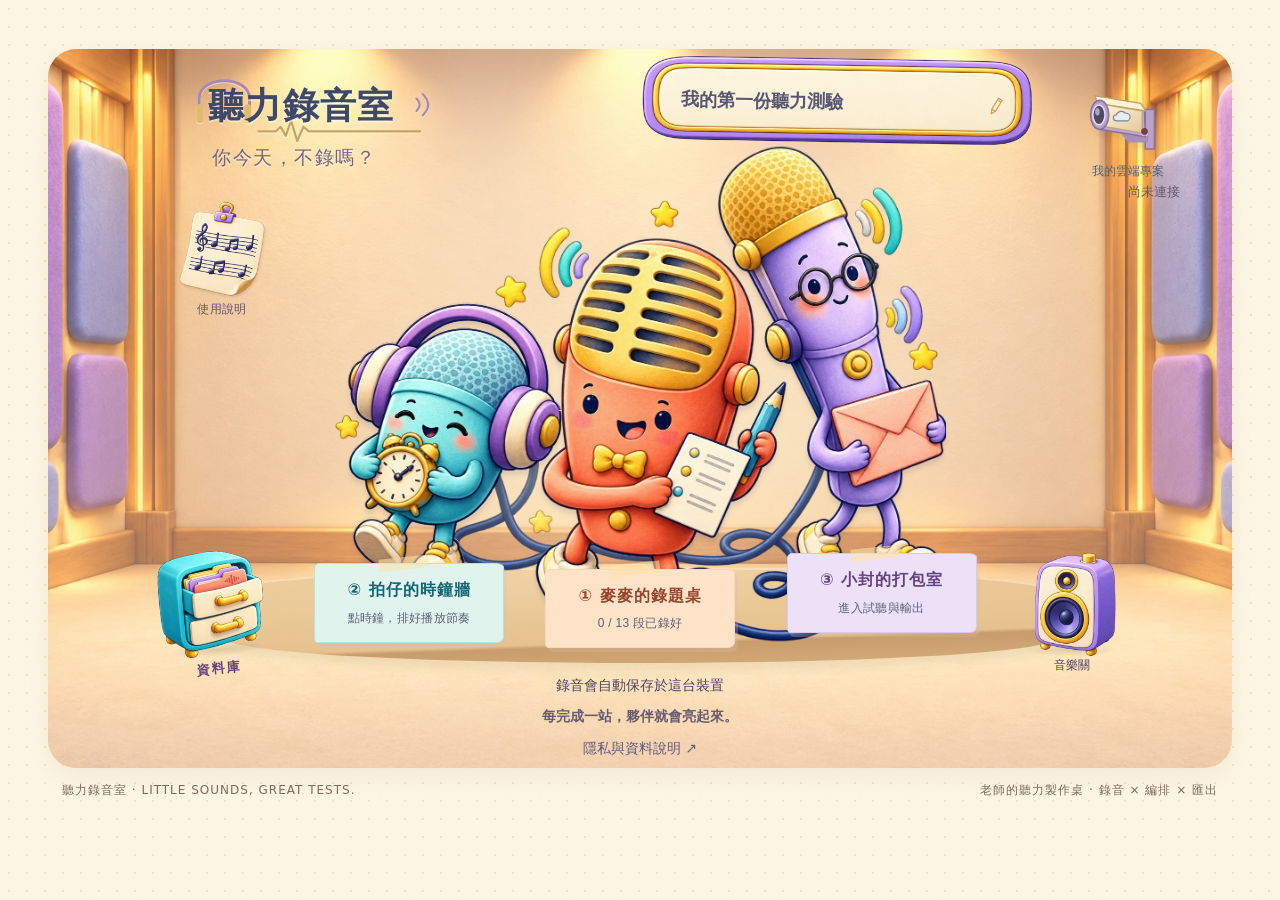
==== index.html @ 2e330796 "v113: 題組整組重播 becomes one switch per section (麥麥 chapter head + 拍仔 playback-flow dialog); gap is one " ====
<!doctype html><html lang="zh-Hant"><head><meta http-equiv="Content-Security-Policy" content="default-src 'self'; script-src 'self' https://accounts.google.com https://ssl.gstatic.com; connect-src 'self' https://listening-studio-voice-chris.longpuchris.workers.dev https://www.googleapis.com https://openidconnect.googleapis.com https://accounts.google.com; frame-src https://accounts.google.com; img-src 'self' data: blob:; media-src 'self' blob:; style-src 'self' 'unsafe-inline' https://accounts.google.com/gsi/style; font-src 'self' data:; object-src 'none'; base-uri 'self'"><meta charset="utf-8"><meta name="viewport" content="width=device-width,initial-scale=1,viewport-fit=cover"><meta name="description" content="為老師打造的聽力出題工作室：錄音、編排留白、重播與完整音檔匯出。"><title>聽力錄音室｜你今天，不錄嗎？</title><link rel="stylesheet" href="style.css?v=100"><link rel="stylesheet" href="design.css?v=100"><link rel="stylesheet" href="review-design.css?v=100"><link rel="stylesheet" href="controls-v8.css?v=100"><link rel="stylesheet" href="home-spotlight.css?v=100"><link rel="stylesheet" href="personal-sync.css?v=100"><link rel="stylesheet" href="layout-v10.css?v=100"><link rel="stylesheet" href="home-layout-v10.css?v=100"><link rel="stylesheet" href="item-playback.css?v=100"><link rel="stylesheet" href="script-import.css?v=100"><link rel="stylesheet" href="studio-guide.css?v=100"><link rel="stylesheet" href="mobile-studio.css?v=100" media="(max-width:1000px)"><link rel="stylesheet" href="draft-shelf.css?v=100"><link rel="stylesheet" href="record-desk.css?v=103"><link rel="stylesheet" href="mobile-polish.css?v=100" media="(max-width:1000px)"><link rel="stylesheet" href="desk-polish.css?v=103"><link rel="stylesheet" href="record-headers.css?v=103"><link rel="stylesheet" href="ux-v104.css?v=108"><link rel="stylesheet" href="ai-voice.css?v=107"><link rel="stylesheet" href="v109-fixes.css?v=113"><script src="image-fallback.js?v=100"></script><script src="screen-fit.js?v=109"></script><link rel="manifest" href="manifest.webmanifest"><link rel="apple-touch-icon" sizes="180x180" href="app-icon-180.png"><meta name="theme-color" content="#fff0cf"><meta name="mobile-web-app-capable" content="yes"><meta name="apple-mobile-web-app-capable" content="yes"><meta name="apple-mobile-web-app-title" content="聽力錄音室"><style>.privacy-entry{display:inline-flex;align-items:center;justify-content:center;min-height:44px;padding:4px 10px;color:#605b80;font-size:14px;text-underline-offset:3px}.privacy-entry:focus-visible{outline:3px solid #008c9b;outline-offset:2px}</style></head><body>
<svg class="svg-library" xmlns="http://www.w3.org/2000/svg"><defs><filter id="water"><feTurbulence type="fractalNoise" baseFrequency=".035" numOctaves="3" seed="8" result="noise"/><feDisplacementMap in="SourceGraphic" in2="noise" scale="3"/></filter><symbol id="i-mic" viewBox="0 0 24 24"><rect x="8" y="2" width="8" height="13" rx="4"/><path d="M5 10v2a7 7 0 0 0 14 0v-2M12 19v3m-4 0h8M9 6h6m-6 3h6"/></symbol><symbol id="i-book" viewBox="0 0 24 24"><path d="M12 5c-4-3-8-2-10-1v15c3-2 7-2 10 0 3-2 7-2 10 0V4c-3-1-6-2-10 1v14"/></symbol><symbol id="i-leaf" viewBox="0 0 24 24"><path d="M4 20c5-1 16-5 15-17C6 2 1 10 6 16M4 20 15 8"/></symbol><symbol id="i-play" viewBox="0 0 24 24"><path d="m8 4 12 8-12 8Z"/></symbol><symbol id="i-stop" viewBox="0 0 24 24"><rect x="5" y="5" width="14" height="14" rx="3"/></symbol><symbol id="i-plus" viewBox="0 0 24 24"><path d="M12 4v16M4 12h16"/></symbol><symbol id="i-up" viewBox="0 0 24 24"><path d="m5 15 7-7 7 7"/></symbol><symbol id="i-down" viewBox="0 0 24 24"><path d="m5 9 7 7 7-7"/></symbol><symbol id="i-next" viewBox="0 0 24 24"><path d="m4 4 12 8-12 8Zm16 0v16"/></symbol><symbol id="i-download" viewBox="0 0 24 24"><path d="M12 3v12m-5-5 5 5 5-5M4 16v5h16v-5"/></symbol><symbol id="i-upload" viewBox="0 0 24 24"><path d="M12 16V3m-5 5 5-5 5 5M4 16v5h16v-5"/></symbol><symbol id="i-clock" viewBox="0 0 24 24"><circle cx="12" cy="12" r="9"/><path d="M12 6v6l4 2"/></symbol><symbol id="i-sliders" viewBox="0 0 24 24"><path d="M5 3v18m7-18v18m7-18v18M2 8h6m1 8h6m1-10h6"/></symbol><symbol id="i-trash" viewBox="0 0 24 24"><path d="M3 6h18M8 6V3h8v3M6 6l1 15h10l1-15M10 10v7m4-7v7"/></symbol><symbol id="i-check" viewBox="0 0 24 24"><path d="m4 12 5 5L20 6"/></symbol><symbol id="i-headphones" viewBox="0 0 24 24"><path d="M3 14v-3a9 9 0 0 1 18 0v3"/><rect x="2" y="12" width="5" height="9" rx="2"/><rect x="17" y="12" width="5" height="9" rx="2"/></symbol><symbol id="i-spark" viewBox="0 0 24 24"><path d="m12 2 3 7 7 3-7 3-3 7-3-7-7-3 7-3ZM20 2v4m-2-2h4"/></symbol><symbol id="i-pencil" viewBox="0 0 24 24"><path d="m4 16 12-12 4 4-12 12-6 2Zm10-10 4 4M4 16l4 4M2 22l2-6"/></symbol><symbol id="art-mic" viewBox="0 0 180 130"><g filter="url(#water)"><path d="M22 29Q89 2 157 39L163 105 20 107Z" fill="#ffce53" opacity=".7"/><rect x="69" y="16" width="44" height="65" rx="22" fill="#ff795f" stroke="#554675" stroke-width="3" transform="rotate(9 91 50)"/><path d="M57 61q-4 44 37 40t36-34M91 102v14m-22 3 42-2" fill="none" stroke="#554675" stroke-width="4" stroke-linecap="round"/><path d="m82 36 21 3m-23 8 21 3m-23 8 21 3" stroke="#fff6df" stroke-width="4"/><path d="m141 24 9-11 3 16 14 4-13 6-1 13-8-11-12 1 7-9Z" fill="#7a64c0"/><path d="m26 54 14-5m-14 19 13-1m1-30 6 6" stroke="#26a9ad" stroke-width="4"/></g></symbol><symbol id="art-paper" viewBox="0 0 180 130"><g filter="url(#water)"><ellipse cx="91" cy="73" rx="76" ry="48" fill="#bfe4ed"/><path d="m48 24 71-4 17 88-75 9Z" fill="#fffaf0" stroke="#4f5384" stroke-width="2"/><path d="m63 43 42-5m-39 20 43-5m-40 20 43-5m-40 20 29-4" stroke="#baa8d9" stroke-width="4"/><path d="m117 86 21-53 10 4-21 53-10 8Z" fill="#ffb834" stroke="#786094" stroke-width="2"/><path d="m26 29 8 11 15-2-9 12 5 13-13-5-11 7 2-15-10-8 14-1Z" fill="#ff8369"/><path d="m145 98 4 8 10 2-8 6v10l-8-6-10 3 4-10-6-8Z" fill="#9b79ca"/></g></symbol><symbol id="art-clock" viewBox="0 0 180 130"><g filter="url(#water)"><path d="M13 77Q25 10 104 22T167 94Q99 136 13 77Z" fill="#f9bfcb"/><circle cx="85" cy="68" r="39" fill="#ffda57" stroke="#8055a3" stroke-width="3"/><circle cx="85" cy="68" r="31" fill="#fff9e6"/><path d="M85 44v26l18 11M57 104l-6 11m60-10 8 8M53 29l-9-8m68 7 9-9" stroke="#8055a3" fill="none" stroke-width="4" stroke-linecap="round"/><path d="m141 51 8-12v17l15 5-15 5-4 16-5-14-14-5 13-2Z" fill="#25b1a8"/></g></symbol><symbol id="art-envelope" viewBox="0 0 180 130"><g filter="url(#water)"><ellipse cx="91" cy="68" rx="77" ry="50" fill="#e0d4f3"/><path d="m33 49 107-10 10 66-108 10Z" fill="#65c8cf" stroke="#4d5889" stroke-width="2"/><path d="m34 50 60 35 47-45m-99 74 37-38m70 29-42-31" fill="none" stroke="#4d5889" stroke-width="2"/><path d="m62 29 45-5 5 40-45 5Z" fill="#fff9df"/><path d="m75 42 7 7 13-16" fill="none" stroke="#f07d69" stroke-width="4"/><path d="m148 14 5 9 11 1-7 9 3 10-10-3-9 6v-12l-9-6 11-3Z" fill="#ffbf3e"/></g></symbol><symbol id="i-share" viewBox="0 0 24 24"><path d="M12 16V2m-5 5 5-5 5 5M5 11H3v11h18V11h-2"/></symbol></defs></svg>
<header class="topbar"><a href="#" class="brand" aria-label="聽力錄音室首頁"><span class="brand-icon"><svg><use href="#i-headphones"></use></svg></span><span><span class="wall-brand-word">聽力錄音室</span><small>你今天，不錄嗎？</small><svg class="wall-brand-drawing" viewBox="0 0 310 112" aria-hidden="true" focusable="false"><path d="M3 46V29C3 2 60 2 60 29v17" fill="none" stroke="#a58ab6" stroke-width="3.4"></path><path d="M4 39v14m54-14v14" stroke="#dfba70" stroke-width="8" stroke-linecap="round"></path><path d="M70 66h20l5-5 6 10 6-17 7 23 7-16 6 5h126" fill="none" stroke="#c4a464" stroke-width="2.5" stroke-linecap="round" stroke-linejoin="round"></path><path d="M249 29q7 7 0 14m7-19q12 12 0 24" fill="none" stroke="#a58ab6" stroke-width="2.5" stroke-linecap="round"></path></svg></span></a><div class="top-actions"></div></header>
<main><section id="worktable" class="worktable" aria-label="圖畫出題工作桌"><div class="studio-scene-backdrop" aria-hidden="true"></div><div class="project-paper studio-nameboard"><span>這次要製作的聽力試卷</span><label><input id="homeProjectTitle" aria-label="工作桌上的試卷名稱" maxlength="80" title="編輯專案名稱"><svg aria-hidden="true"><use href="#i-pencil"></use></svg></label><small id="homeProgress">聲音還在準備中</small></div><div class="scene-characters"><div class="studio-wood-stage" aria-hidden="true"></div><div class="scene-color-patch"></div><img class="club-portrait" src="assets/microphone-friends-soft3d-delivery.webp" alt="三位麥克風夥伴：麥麥拿試卷與鉛筆，拍仔抱時鐘，小封拿信封。點選角色開始製作。" width="1374" height="1145"><button class="character-entrance entrance-record" aria-describedby="recordEntryStatus" data-action="enterRecord" aria-label="點麥麥，進入錄音出題"><span class="entry-label"><strong>麥麥的錄題桌</strong><small id="recordEntryStatus">錄下題幹與選項</small></span></button><button class="character-entrance entrance-arrange" aria-describedby="arrangeEntryStatus" data-action="enterArrange" aria-label="點拍仔，設定留白與重播"><span class="entry-label"><strong>拍仔的時鐘牆</strong><small id="arrangeEntryStatus">排好留白與重播</small></span></button><button class="character-entrance entrance-export" aria-describedby="exportEntryStatus" data-action="enterExport" aria-label="點小封，試聽與輸出音檔"><span class="entry-label"><strong>小封的打包室</strong><small id="exportEntryStatus">試聽後帶走音檔</small></span></button><button class="cabinet-entry" data-action="enterLibrary" aria-label="打開已匯出音檔資料庫"><img fetchpriority="low" src="assets/audio-library-cabinet-delivery.webp" width="1374" height="1145" alt="" aria-hidden="true"><strong>資料庫</strong><small id="libraryCount">0 份已匯出</small></button><div class="sound-preference scene-sound-prop"><button id="ambienceToggle" type="button" aria-pressed="false" aria-label="背景音樂與切換音效預設關閉，點按開啟"><img class="sound-prop-art" fetchpriority="low" src="assets/studio-speaker-delivery.webp" width="1374" height="1145" alt="" aria-hidden="true"><span class="sound-state" aria-hidden="true">音樂關</span></button></div></div><div class="finish-ticket" id="finishTicket"><span class="ticket-star" aria-hidden="true">✦</span><div><span id="saveState" role="status" aria-live="polite" class="save-state">只存在這台裝置</span><strong id="finishTitle">每完成一站，夥伴就會亮起來。</strong><a class="privacy-entry" href="privacy.html" target="_blank" rel="noopener noreferrer">隱私與資料說明 ↗</a></div></div><button type="button" class="studio-guide-prop" aria-label="使用說明" title="使用說明"><img class="guide-sheet-art" fetchpriority="low" src="assets/music-sheet-guide-delivery.webp" alt="" draggable="false" width="1374" height="1145"><span>使用說明</span></button></section>
<section class="book-shell" id="workroom" hidden><div class="room-return"><button data-action="home"><svg aria-hidden="true"><use href="#i-mic"/></svg> 回到錄音室</button><span id="roomLabel" hidden>麥麥的錄題桌</span></div><div class="book-ribbon">MADE BY TEACHER</div><div class="book-heading"><div><div class="eyebrow">今天，來製作一份聽力測驗。</div><input id="projectTitle" class="project-title" aria-label="試卷名稱" maxlength="80"><div class="book-meta"><span id="progressLabel"></span><span class="dot">·</span><span id="durationLabel">還沒有錄音</span></div></div><div class="completion"><svg viewBox="0 0 48 48"><circle class="ring-bg" cx="24" cy="24" r="20"/><circle id="progressRing" cx="24" cy="24" r="20"/></svg><span id="progressPercent">0<small>%</small></span></div></div>
<nav class="tabs" aria-label="製作步驟"><button data-tab="record" class="active"><svg><use href="#i-mic"/></svg><span>錄下聲音</span><small>01</small></button><button data-tab="arrange"><svg><use href="#i-clock"/></svg><span>編排與留白</span><small>02</small></button><button data-tab="export"><svg><use href="#i-headphones"/></svg><span>試聽與下載</span><small>03</small></button></nav>
<div id="recordPage" class="page"><img class="room-art" src="assets/room-record.webp" width="1536" height="1024" loading="lazy" decoding="async" aria-hidden="true" alt=""><div class="workspace"><aside class="contents"><div class="aside-heading">試卷目錄<span>TEST CONTENTS</span></div><div id="chapterNav"></div><button class="add-chapter" data-action="addSection"><svg><use href="#i-plus"/></svg>添一個大題</button></aside><div class="record-content"><div class="spread-edge" aria-hidden="true"><span>♪</span><span>✦</span><span>♫</span></div><div class="chapter-heading"><span class="workspace-mascot" data-workspace-mascot="record" aria-hidden="true"><img src="assets/maimai-recording.webp" width="1145" height="1374" alt="" loading="lazy" decoding="async"></span><div><span class="eyebrow" id="chapterNumber">PROLOGUE</span><h2 id="chapterTitle">測驗開場錄音</h2><p id="chapterDesc">先錄下中英文說明與開始提醒，帶學生進入測驗。</p></div><div class="chapter-art" id="chapterArt" aria-hidden="true"></div><span class="page-number" id="pageNumber">01</span></div><div class="record-tools"><span class="workspace-mascot mascot-landscape" data-workspace-mascot="record" aria-hidden="true"><img src="assets/maimai-recording.webp" width="1145" height="1374" alt="" loading="lazy" decoding="async"></span><button class="focus-recording-button" data-action="focusRecording" aria-pressed="false" aria-label="切換專心錄音模式"><svg aria-hidden="true"><use href="#i-mic"/></svg>專心錄音</button><label class="switch-label"><input type="checkbox" id="autoNext" checked><span class="switch"></span>連續錄下一段</label><label class="silence-label">停頓 <select id="silenceThreshold"><option value="1.5">1.5 秒</option><option value="2" selected>2 秒</option><option value="3">3 秒</option></select> 換段</label><button class="quiet" data-action="micSettings" title="錄音與降噪設定"><svg><use href="#i-sliders"/></svg><span>錄音設定</span></button></div><div id="clips"></div><div id="mobileRecordDeck" class="mobile-record-deck" hidden></div><div id="chapterActions"></div><div class="tip"><p><strong>麥麥提醒你</strong> 連續錄音時，說完停頓後會保存；倒數結束再錄下一段。</p></div></div></div></div>
<div id="arrangePage" class="page" hidden><img class="room-art" src="assets/room-arrange-soft.webp" width="1536" height="1024" loading="lazy" decoding="async" aria-hidden="true" alt=""><div class="page-intro"><span class="workspace-mascot" data-workspace-mascot="arrange" aria-hidden="true"><img src="assets/paizai-timing.webp" width="1224" height="1285" alt="" loading="lazy" decoding="async"></span><div class="page-decoration" aria-hidden="true"><svg><use href="#art-clock"/></svg></div><span class="eyebrow">02 / THE RHYTHM DESK</span><h2>替每一道題，留好思考的時間。</h2><p>設定一次，整份聽力測驗都會依照你的節奏播放。</p></div><div class="timing-page-nav"><button data-action="previousTiming">← 上一項</button><span id="timingPageCount">1 / 8</span><button data-action="nextTiming">下一項 →</button></div><div class="setting-grid" id="timingSettings"></div><button class="sequence-open" data-action="openSequence"><span class="mobile-preserved-copy">查看整份播放順序</span><span class="desktop-refined-copy">檢視播放流程</span></button><div class="rhythm-confirm"><button class="primary" data-action="confirmRhythm"><img class="action-character" src="assets/paizai-timing.webp" width="1224" height="1285" alt="" aria-hidden="true" loading="lazy" decoding="async"><svg><use href="#i-check"/></svg><span>節奏設定好了<small>儲存在這份專案，不必離開此頁</small></span></button><p id="rhythmConfirmedText">按下確認，收好這份試卷的留白與重播設定。</p></div><div class="sequence-panel"><h3><svg><use href="#i-book"/></svg>整份聽力測驗，會這樣播放</h3><div id="sequence"></div><p class="muted">開場段落依自訂順序各播放一次，開始與結束提醒也各一次。大題引導語會跟著大題重播。</p></div></div>
<div id="exportPage" class="page" hidden><img class="room-art" src="assets/room-export-left.webp" width="1536" height="1024" loading="lazy" decoding="async" aria-hidden="true" alt=""><div class="page-intro"><span class="workspace-mascot" data-workspace-mascot="export" aria-hidden="true"><img src="assets/xiaofeng-export.webp" width="1145" height="1374" alt="" loading="lazy" decoding="async"></span><div class="page-decoration" aria-hidden="true"><svg><use href="#art-envelope"/></svg></div><span class="eyebrow">03 / THE FINISHING ROOM</span><h2>你的聽力試卷，準備發聲！</h2><p>錄好的片段與留白，會一起收進同一個 WAV 音檔。</p></div><div class="export-layout"><div class="export-main"><h3 id="exportTitle"></h3><p id="exportSummary"></p><div id="exportWarnings"></div><div class="export-control-group"><div class="export-options"><label><input id="allowMissing" type="checkbox"><span class="export-missing-original">允許略過尚未錄製的片段（僅供草稿）</span><span class="export-missing-desktop">略過未錄片段（草稿）</span></label><label>音質 <select id="sampleRate"><option value="44100">44.1 kHz · 標準音質</option><option value="22050">22.05 kHz · 較小檔案</option></select></label></div><button id="buildButton" class="primary assemble-button" data-action="build"><img class="action-character" src="assets/xiaofeng-export.webp" width="1145" height="1374" alt="" aria-hidden="true" loading="lazy" decoding="async"><svg aria-hidden="true"><use href="#art-envelope"/></svg><span>串成完整聽力檔<small>把聲音打包帶走</small></span></button><div id="exportStatus" role="status"></div></div><div id="exportResult" hidden><audio id="fullAudio" controls preload="metadata"></audio><div class="shared-drive-action"><button class="primary" data-action="uploadSharedDrive"><svg aria-hidden="true"><use href="#i-upload"/></svg><span id="driveUploadLabel">設定共同資料夾交件</span></button><button class="drive-settings-link" data-action="driveSettings" aria-label="共同資料夾交件設定"><svg aria-hidden="true"><use href="#i-sliders"/></svg></button><small id="sharedDriveTarget">由管理者指定大家共用的資料夾</small></div><div class="file-share-actions"><button class="secondary" data-action="shareAudio"><svg aria-hidden="true"><use href="#i-share"/></svg>分享至 LINE／其他 App</button></div><p class="file-share-note">使用手機系統分享，選擇 LINE、檔案或已安裝的雲端 App。可用選項依裝置而異；不支援時請先下載音檔。</p><a id="downloadAudio" class="primary download-sticker"><svg><use href="#i-download"/></svg>下載聽力音檔</a></div></div><button type="button" class="export-guide-open">保存與匯出說明</button><aside class="export-note"><h3>試卷打包，下一次接著做。</h3><p>回資料庫「備份目前專案」保留可編輯原音與設定；換裝置也可從首頁啟用私人同步並確認上傳完成。</p><hr><h4>聽力檔小筆記</h4><p>WAV 格式可保留清晰人聲，方便在教室播放或交給其他老師。匯出前，請先完整試聽一次。</p></aside></div></div>
<div id="libraryPage" class="page" hidden><img class="room-art" src="assets/room-library-posters.webp" width="1536" height="1024" loading="lazy" decoding="async" aria-hidden="true" alt=""><div class="page-intro"><span class="eyebrow">THE AUDIO ARCHIVE</span><h2>資料庫</h2><p id="librarySummary">已匯出的音檔與可編輯專案，收好在這裡。</p></div><div class="library-project-tools" aria-label="可編輯專案備份與復原"><button class="secondary" data-action="importScript">匯入錄音稿／直接寫</button><button data-action="backup" class="secondary" title="下載專案備份"><svg aria-hidden="true"><use href="#i-download"></use></svg>備份目前專案</button><button data-action="restore" class="secondary" title="開啟專案備份" aria-label="開啟專案備份"><svg aria-hidden="true"><use href="#i-upload"></use></svg>開啟專案備份</button></div><div class="library-wall-entrances"><div class="library-collection-entries" aria-label="本機資料分類"><button id="draftShelfEntry" class="draft-shelf-entry" type="button" data-action="openDraftShelf" aria-haspopup="dialog" aria-controls="draftShelfDialog"><img class="wall-poster-art" src="assets/poster-rehearsal.webp" width="768" height="512" loading="lazy" decoding="async" alt="" aria-hidden="true"><svg viewBox="0 0 60 64" aria-hidden="true"><path d="M13 7 48 4q5 0 5 5v43l-38 5q-8 0-8-7V14q0-6 6-7" fill="#80618f" stroke="#634375" stroke-width="2"/><path d="m16 9 32-3v43l-32 4z" fill="#fff1ce" stroke="#cfae71" stroke-width="2"/><path d="m10 51 38-4v7l-35 5q-6-1-3-7" fill="#f9e2b3" stroke="#785580" stroke-width="2"/><path d="m22 23 20-2m-20 7 20-2m-20 7 20-2m-20 7 20-2" stroke="#b69ab8" stroke-width="1.5"/><path d="M33 21v15q-7-2-6 3t8 0V25l7-2v10q-7-2-6 3t8 0V19z" fill="#79558d"/></svg><span>查看草稿<small id="draftEntryCount">本機草稿</small></span></button><button id="exportShelfEntry" class="draft-shelf-entry" type="button" data-action="openExportShelf" aria-haspopup="dialog" aria-controls="draftShelfDialog"><img class="wall-poster-art" src="assets/poster-performance.webp" width="768" height="512" loading="lazy" decoding="async" alt="" aria-hidden="true"><svg viewBox="0 0 60 64" aria-hidden="true"><path d="M13 7 48 4q5 0 5 5v43l-38 5q-8 0-8-7V14q0-6 6-7" fill="#548679" stroke="#46665c" stroke-width="2"/><path d="m16 9 32-3v43l-32 4z" fill="#fff1ce" stroke="#cfae71" stroke-width="2"/><path d="m10 51 38-4v7l-35 5q-6-1-3-7" fill="#f9e2b3" stroke="#785580" stroke-width="2"/><path d="m22 23 20-2m-20 7 20-2m-20 7 20-2m-20 7 20-2" stroke="#b69ab8" stroke-width="1.5"/><path d="M33 21v15q-7-2-6 3t8 0V25l7-2v10q-7-2-6 3t8 0V19z" fill="#548679"/></svg><span>已匯出成品<small id="exportEntryCount">WAV 與可續編專案</small></span></button></div><div class="library-board-foot"><p class="library-local-note">本機資料；跨裝置請備份，或從首頁連接私人雲端。共用電腦用完請<a href="privacy.html#shared-computer" target="_blank" rel="noopener">清除這台裝置的資料 ↗</a></p></div></div><button type="button" class="library-shared-crate" data-action="driveSettings" aria-label="共同資料夾交件設定" title="共同資料夾交件設定"><svg class="mobile-crate" viewBox="0 0 90 70" aria-hidden="true"><path d="m9 25 59-8 15 13-57 13z" fill="#ebc696" stroke="#a46e36" stroke-width="2"/><path d="M12 24v-14l14-4 13 10 15-4 12 12" fill="#d2b3e0" stroke="#9370ab" stroke-width="2"/><path d="m9 25 17 18v23L9 50z" fill="#b77b40" stroke="#94602e" stroke-width="2"/><path d="m26 43 57-13v26L26 66z" fill="#d7a15b" stroke="#94602e" stroke-width="2"/><path d="m44 44 23-5v6l-23 5z" fill="#96642f"/></svg><span>共同資料夾</span></button></div><div class="book-footer"><span>從第一句說明，到最後一道題，都準備好了。</span><span>Made for teachers, with a little color. <svg><use href="#i-leaf"/></svg></span></div></section><footer class="site-footer"><span>聽力錄音室 · LITTLE SOUNDS, GREAT TESTS.</span><span>老師的聽力製作桌 · 錄音 × 編排 × 匯出</span></footer></main>
<div id="recordDock" class="record-dock" hidden><div class="dock-status"><span class="live-dot"></span><strong id="recordStatus" role="status" aria-live="polite">準備錄音</strong><span id="recordTimer">00:00</span></div><canvas id="liveWave" height="40" width="280"></canvas><span id="recordTarget"></span><div class="dock-actions"><button data-action="stopRecord" class="secondary"><svg><use href="#i-stop"/></svg>存下這段並停止</button><button data-action="nextRecord" class="primary"><svg><use href="#i-next"/></svg>存好，下一段</button></div></div>
<dialog id="draftShelfDialog" aria-labelledby="draftShelfTitle"><header class="shelf-header"><div><span class="shelf-kicker">資料庫 · 本機書架</span><h2 id="draftShelfTitle" tabindex="-1">草稿與成品書架</h2></div><button type="button" id="draftShelfClose" aria-label="關閉草稿與成品書架">×</button></header><div class="shelf-categories" role="tablist" aria-label="資料分類"><button type="button" id="shelfDraftTab" role="tab" aria-selected="true" aria-controls="draftShelfScroll" data-shelf-kind="draft">草稿</button><button type="button" id="shelfExportTab" role="tab" aria-selected="false" aria-controls="draftShelfScroll" data-shelf-kind="export" tabindex="-1">已匯出成品</button></div><div class="shelf-toolbar"><label for="draftShelfSearch">搜尋</label><input id="draftShelfSearch" type="search" placeholder="輸入名稱…" autocomplete="off"><span id="draftShelfCount"></span></div><p id="draftShelfStatus" role="status" aria-live="polite"></p><div id="draftShelfScroll" class="shelf-scroll" role="tabpanel" tabindex="0" aria-labelledby="shelfDraftTab"><div id="draftShelfBooks" class="shelf-books"></div></div><div class="shelf-audio" hidden><span id="shelfAudioTitle"></span><audio id="archiveAudio" controls hidden preload="metadata"></audio></div><footer class="shelf-footer">保存在這台裝置；開啟編輯前會先保留目前專案。</footer></dialog>
<dialog id="settingsDialog"><form method="dialog"><div class="dialog-top"><h2>讓聲音更清楚</h2><button class="icon-btn" aria-label="關閉設定">×</button></div><label class="option-row"><span><strong>麥克風降噪</strong><small>請瀏覽器減少環境雜音；關閉可比較自然收音。</small></span><input id="noiseCapture" type="checkbox" checked></label><label class="option-row"><span><strong>人聲清理</strong><small>試聽與匯出時，減少低頻聲與安靜處的底噪。原音仍會保留。</small></span><input id="cleanup" type="checkbox" checked></label><label class="option-row"><span><strong>音量平衡</strong><small>調整各片段的音量，讓大小聲更一致。</small></span><input id="normalize" type="checkbox" checked></label><p class="muted">降噪效果依裝置與環境而異；無法完全移除說話聲或突然的噪音。變更麥克風降噪後，會套用在下一次錄音。</p><details id="captureOptions"><summary>收音與溫和後製</summary><p>先錄兩秒安靜再說一句，於剪輯區比較「播放原音」與一般試聽。原音仍包含瀏覽器／手機處理，不等於硬體完全無處理。</p><label class="option-row"><span><strong>回音消除</strong><small>與環境降噪分開；關閉可能保留更多環境聲。下一次錄音生效。</small></span><input id="echoCapture" type="checkbox"></label><label class="option-row"><span><strong>溫和後製（可比較）</strong><small>人聲清理不再壓低微弱尾段；音量平衡不自動放大微弱錄音，其他錄音最多放大1.5倍。可能較小聲或保留底噪，請與原音比較。不改原音；舊專案不會自動開啟。</small></span><input id="gentleProcessing" type="checkbox"></label><label>錄音編碼率提示<select id="captureBitrate"><option value="0">瀏覽器預設</option><option value="128000">128 kbps</option><option value="192000">192 kbps</option></select></label><p>較高數值不保證較好收音，會增加檔案大小；瀏覽器可調整或忽略提示，不支援時退回可用設定。WAV匯出取樣率與收音取樣率不同。</p><p id="captureDiagnostics" class="muted" aria-live="polite">錄音時請留在本頁，切換 App 或鎖屏可能停止；回來後先試聽。開始錄音後顯示本次瀏覽器實際回報，僅留本頁；不記錄裝置識別碼。</p></details><details id="roleOptions"><summary>角色與音色設定</summary><p class="role-intro">一個人也能分角色錄音。每位說話者的每一句可個別錄製、重錄或匯入音檔，再一起排進測驗。</p><div class="role-cast"><section class="role-paper role-A"><span class="role-nameplate">說話者 1</span><label>角色名稱<input type="text" data-role-name="A" maxlength="30" aria-label="說話者1名稱"></label><label>錄音音色修飾<select data-role-tone="A" aria-label="說話者1音色"><option value="natural">原聲</option><option value="bright">明亮</option><option value="warm">溫暖</option></select></label><button type="button" data-action="previewRoleA" class="secondary">裝置文字試念</button></section><section class="role-paper role-B"><span class="role-nameplate">說話者 2</span><label>角色名稱<input type="text" data-role-name="B" maxlength="30" aria-label="說話者2名稱"></label><label>錄音音色修飾<select data-role-tone="B" aria-label="說話者2音色"><option value="natural">原聲</option><option value="bright">明亮</option><option value="warm">溫暖</option></select></label><button type="button" data-action="previewRoleB" class="secondary">裝置文字試念</button></section></div><p class="role-honesty">音色修飾是本機濾波，不是 AI 換聲；原音會保留。裝置試念只供聆聽，不會加入下載音檔。</p><div class="cloud-speech-note"><strong>交給外部配音</strong><p>下載逐句腳本後自行配音，再匯入對應片段；本站不產生配音檔。</p><button type="button" class="secondary" data-action="exportVoiceScript">下載逐句配音腳本</button></div></details><button class="primary">好了，繼續錄音</button></form></dialog>
<dialog id="structureDialog"><form method="dialog"><div class="dialog-top"><h2>段落與題目</h2><button class="icon-btn" aria-label="關閉段落管理">×</button></div><div id="structureDialogBody"></div><button class="primary">回到錄音</button></form></dialog><dialog id="sequenceDialog"><form method="dialog"><div class="dialog-top"><h2>整份播放順序</h2><button class="icon-btn" aria-label="關閉播放順序">×</button></div><div id="sequenceDialogBody"></div><button class="primary">看好了</button></form></dialog><dialog id="driveSettingsDialog"><form method="dialog"><div class="dialog-top"><h2>共同資料夾交件</h2><button class="icon-btn" aria-label="關閉共同雲端設定">×</button></div><p class="cloud-setup-note">這裡用於交付完成的音檔／專案，不是「我的雲端專案」私人續編；請勿填入 OAuth Client ID。所有人使用相同接收端，檔案就會上傳到管理者指定的同一個資料夾。首次使用需完成 Google 授權，並具備資料夾編輯權限。</p><label class="cloud-field">上傳接收端（Apps Script /exec 網址）<input id="driveEndpoint" type="url" placeholder="https://script.google.com/macros/s/…/exec"></label><button type="button" class="secondary" data-action="connectSharedDrive">連接並檢查共同資料夾</button><p id="sharedDriveStatus" class="shared-drive-status">共同資料夾交件尚未設定</p><label class="cloud-field">管理者指定資料夾（網址或 ID）<input id="sharedFolderInput" type="text" placeholder="Google Drive 資料夾網址或 ID"></label><button type="button" class="secondary" data-action="configureSharedDrive">設定共同資料夾（管理者）</button><label class="cloud-project-option"><input id="includeCloudProject" type="checkbox" checked>同時上傳可修改的專案備份</label><p id="driveConnectionMessage" role="status"></p><a id="openSharedFolder" target="_blank" rel="noopener" hidden>開啟共同 Google Drive 資料夾 ↗</a><button type="button" class="quiet" data-action="copySharedSiteLink">複製已設定連線的網站連結</button><details class="cloud-help"><summary>第一次怎麼啟用？</summary><p><a href="assets/shared-google-drive-receiver.zip?v=34" download>下載 Google Drive 接收端程式與設定步驟</a></p><p>由管理者依下載包 README 建立接收端，設定 ADMIN_EMAIL；ALLOWED_ORIGINS 填 https://longpuchris-ui.github.io（不加路徑）。部署執行身分選「存取網頁應用程式的使用者」，再貼 /exec 網址按「連接並檢查共同資料夾」。管理者填入資料夾網址或 ID 後，按「設定共同資料夾（管理者）」。</p><p>此接收端目前要求完整 Google Drive 權限，並非只授權單一資料夾；請先審閱 Google 授權內容與學校政策。每位交件者也須有資料夾編輯權限。確認顯示「可上傳」後，可複製已設定連線的網站連結分享給老師。</p></details><button class="primary">收好設定</button></form></dialog><input id="audioImport" type="file" accept="audio/*" hidden><input id="projectImport" type="file" accept=".listenbook,.json,application/json" hidden><div id="toast" role="status"></div><script defer src="vendor/fflate-0.8.3.js"></script><script defer src="script-parser.js?v=100"></script><script defer src="script-project.js?v=113"></script><script defer src="audio.js?v=113"></script><script defer src="answer-codes.js?v=100"></script><script defer src="vendor/wavesurfer.min.js"></script><script defer src="vendor/regions.min.js"></script><script defer src="studio-tools.js?v=111"></script><script defer src="library.js?v=100"></script><script defer src="cloud.js?v=100"></script><script defer src="arrangements.js?v=113"></script><script defer src="ambience.js?v=100"></script><script defer src="item-playback.js?v=100"></script><script defer src="answer-code-ui.js?v=100"></script><script defer src="app.js?v=113"></script><script defer src="home-spotlight.js?v=100"></script><script defer src="sync-codec.js?v=108"></script><script type="module" src="drive-auth.mjs?v=101"></script><script defer src="home-layout-v10.js?v=100"></script><script defer src="script-import-ui.js?v=100"></script><script defer src="studio-guide.js?v=100"></script><div class="mobile-floor-atmosphere" aria-hidden="true"></div><script defer src="mobile-reading.js?v=100"></script><script defer src="desk-polish.js?v=100"></script><script defer src="ux-v104.js?v=109"></script><script defer src="ai-voice.js?v=112"></script></body></html>
---- style.css ----
:root{--ink:#3e5049;--muted:#899087;--green:#6d897a;--green-dark:#526e5f;--sage:#e9eee4;--paper:#fffdf7;--line:#e5e4d9;--peach:#f6e6d9;--serif:'Noto Serif TC','Songti TC',serif}*{box-sizing:border-box}body{margin:0;color:var(--ink);font:14px/1.8 'Noto Sans TC',sans-serif;background-color:#f5f2e9;background-image:url("data:image/svg+xml,%3Csvg viewBox='0 0 160 160' xmlns='http://www.w3.org/2000/svg'%3E%3Cfilter id='n'%3E%3CfeTurbulence type='fractalNoise' baseFrequency='.8' numOctaves='3' stitchTiles='stitch'/%3E%3C/filter%3E%3Crect width='100%25' height='100%25' opacity='.07' filter='url(%23n)'/%3E%3C/svg%3E")}button,input,select{font:inherit}button,a,input,select{ -webkit-tap-highlight-color:transparent}button,a{touch-action:manipulation}button{cursor:pointer;color:inherit}button:disabled{opacity:.4;cursor:not-allowed}button:focus-visible,a:focus-visible,input:focus-visible,select:focus-visible,summary:focus-visible{outline:3px solid #b89563;outline-offset:3px}svg{width:22px;height:22px;fill:none;stroke:currentColor;stroke-width:1.7;stroke-linecap:round;stroke-linejoin:round;flex-shrink:0}button,a{text-decoration:none}button{border:0;background:none}input[type=checkbox]{accent-color:var(--green);width:18px;height:18px}input[type=number]{width:68px;padding:6px 8px;background:var(--paper);border:1px solid var(--line);border-radius:7px;color:var(--ink)}input[type=text],textarea{color:var(--ink)}select{border:1px solid var(--line);border-radius:6px;padding:5px;background:var(--paper);color:var(--ink)}[hidden]{display:none!important}.svg-library{position:absolute;width:0;height:0}.topbar{max-width:1280px;margin:auto;padding:25px 48px;display:flex;justify-content:space-between;align-items:center}.brand{display:flex;align-items:center;gap:12px;color:var(--ink);font:600 20px var(--serif);letter-spacing:2px}.brand small{display:block;font:9px/2.3 Georgia,serif;letter-spacing:2px;color:var(--muted)}.brand-icon{background:#dee6d6;border-radius:43% 52% 46% 40%;padding:10px 12px;transform:rotate(-5deg)}.brand-icon svg{width:27px;height:27px;vertical-align:middle}.top-actions{display:flex;align-items:center;gap:16px}.save-state{font-size:11px;color:var(--muted)}.quiet,.secondary,.primary{display:inline-flex;justify-content:center;align-items:center;gap:9px;border-radius:8px;padding:9px 14px;font-size:13px;transition:background .2s,transform .2s}.quiet:hover{background:#e8e9df}.quiet svg{width:18px;height:18px}.secondary{background:#f9f7f0;border:1px solid #dce0d4}.primary{background:var(--green);color:white;box-shadow:0 3px 0 #4b66563b;padding:12px 22px}.primary:hover{background:var(--green-dark);transform:translateY(-1px)}.icon-btn{width:38px;height:38px;display:inline-flex;align-items:center;justify-content:center;border-radius:50%;border:1px solid var(--line);font-size:24px}.icon-btn:hover{background:var(--sage)}.icon-btn svg{width:18px;height:18px}main{max-width:1160px;margin:auto;padding:0 24px}.hero{display:grid;grid-template-columns:1fr 1fr;align-items:center;min-height:330px;padding:3px 55px 28px}.eyebrow{font-size:10px;font-weight:500;letter-spacing:2px;color:#949b88}.hero .eyebrow{font-size:11px;letter-spacing:2px;display:flex;align-items:center;gap:8px}.eyebrow>span{width:7px;height:7px;border-radius:50%;background:#a4b597}.hero h1{font:600 38px/1.7 var(--serif);letter-spacing:4px;margin:15px 0}.hero h1 span{position:relative;z-index:0}.hero h1 span:before{content:'';position:absolute;bottom:3px;left:-3px;right:-4px;height:17px;border-radius:35% 15% 29% 17%;background:#dce5cf;opacity:.7;z-index:-1}.hero p{font-size:12px;line-height:2.2;color:#7f877e;margin:10px 0}.hero-note{display:flex;align-items:center;gap:8px;margin-top:20px;font:12px var(--serif);color:#84937c}.hero-note svg{width:17px;height:17px}.hero-art>svg{width:100%;height:auto;stroke:none}.book-shell{position:relative;background:var(--paper);border:1px solid #e2dfd3;border-radius:10px 15px 15px 10px;box-shadow:5px 6px 0 -1px #eae7dd,6px 7px 0 #dcd9ce,9px 12px 0 -2px #eeebe1,10px 13px 0 -2px #d8d6cc,0 20px 45px #615d4510;margin:0 6px 30px}.book-shell:before{content:'';position:absolute;left:12px;top:0;bottom:0;width:1px;background:#e9e4d6}.book-ribbon{position:absolute;top:0;right:40px;background:#b8c6a8;color:#fff;font:8px/1.5 Georgia,serif;letter-spacing:1.5px;padding:8px 15px 18px;clip-path:polygon(0 0,100% 0,100% 100%,50% 82%,0 100%)}.book-heading{padding:30px 45px 25px;display:flex;align-items:center;justify-content:space-between}.project-title{display:block;width:min(560px,90%);font:600 23px/1.7 var(--serif);color:var(--ink);border:0;background:none;margin:5px 0;padding:0;border-bottom:1px dashed transparent}.project-title:hover,.project-title:focus{border-bottom-color:#c8cebe}.book-meta{font-size:10px;color:#90978e;display:flex;gap:10px}.dot{color:#b4b6aa}.completion{position:relative;width:48px;height:48px;margin:13px 8px 0}.completion svg{width:48px;height:48px;transform:rotate(-90deg);stroke-width:2.5}.ring-bg{stroke:#eaece3}#progressRing{stroke:#91a784;stroke-dasharray:126;stroke-dashoffset:126}.completion>span{position:absolute;inset:0;display:flex;align-items:center;justify-content:center;font:18px Georgia,serif}.completion small{font-size:9px;margin-top:4px}.tabs{display:flex;border-top:1px solid var(--line);border-bottom:1px solid var(--line);padding:0 35px;gap:34px}.tabs button{position:relative;display:flex;align-items:center;gap:10px;color:#9a9f94;padding:17px 6px;font-size:12px}.tabs button svg{width:19px;height:19px}.tabs button small{font:9px Georgia,serif;margin-left:12px;color:#afb6a4}.tabs .active{color:var(--green-dark)}.tabs .active:after{position:absolute;content:'';bottom:-1px;left:0;right:0;height:3px;background:#91a780;border-radius:3px}.workspace{display:grid;grid-template-columns:215px 1fr;min-height:515px}.contents{padding:27px 20px 20px 31px;border-right:1px dashed var(--line);background:linear-gradient(90deg,#f3f3e65c,transparent)}.aside-heading{font:600 13px var(--serif);margin:0 7px 18px}.aside-heading span{display:block;color:#a3aa9b;font:8px/2.3 Georgia,serif;letter-spacing:2px}.chapter-button{width:100%;display:flex;align-items:center;gap:9px;border-radius:6px;text-align:left;padding:12px 10px;margin:5px 0;font-size:12px;color:#8a9287;position:relative}.chapter-button svg{width:17px;height:17px}.chapter-button>span{white-space:nowrap;overflow:hidden;text-overflow:ellipsis}.chapter-button .nav-count{font:9px Georgia,serif;margin-left:auto;flex-shrink:0;color:#9da792}.chapter-button.active{background:#e9edde;color:#567359}.chapter-button.active:before{content:'';position:absolute;left:-30px;height:17px;width:3px;background:#9eae8c;border-radius:2px}.add-chapter{border:1px dashed #ced6c3;display:flex;align-items:center;justify-content:center;gap:7px;border-radius:6px;width:100%;padding:10px;font-size:11px;margin-top:18px;color:#7a8c70}.add-chapter svg{width:14px;height:14px}.aside-note{text-align:center;color:#a3a88f;margin-top:32px;font:11px/1.9 var(--serif)}.aside-note svg{width:38px;height:38px;transform:rotate(-20deg);color:#a2b08e}.record-content{padding:28px 33px}.chapter-heading{display:flex;align-items:center;justify-content:space-between;margin-bottom:20px}.chapter-heading .eyebrow{font:9px Georgia,serif;letter-spacing:2px}.chapter-heading h2{font:600 21px var(--serif);margin:9px 0}.chapter-heading p{font-size:11px;color:#94998e;margin:0}.page-number{font:italic 50px Georgia,serif;color:#ecece1;margin-right:10px}.record-tools{display:flex;align-items:center;gap:14px;margin:0 0 17px;font-size:10px;color:#8c9487;flex-wrap:wrap}.record-tools>.quiet{margin-left:auto;font-size:10px;padding:5px}.switch-label{display:flex;align-items:center;gap:7px;cursor:pointer}.switch-label input{position:absolute;opacity:0;width:1px}.switch{width:28px;height:16px;background:#d6dacd;border-radius:10px;display:block;position:relative}.switch:after{content:'';position:absolute;width:12px;height:12px;top:2px;left:2px;background:white;border-radius:50%;transition:transform .2s}.switch-label input:checked+.switch{background:#96a889}.switch-label input:checked+.switch:after{transform:translateX(12px)}.switch-label input:focus-visible+.switch{outline:2px solid #9d7954}.silence-label select{font-size:10px;padding:2px}.clip-card{position:relative;border:1px solid #e3e6db;border-radius:9px;margin-bottom:13px;background:#fffefb;box-shadow:0 2px 7px #5f765106;overflow:hidden}.clip-card.recording{border-color:#cd9785;box-shadow:0 0 0 3px #e8c1ac33}.clip-card.has-audio{background:#fcfdf8}.clip-main{display:flex;gap:14px;padding:15px 16px;align-items:center}.clip-badge{width:42px;height:47px;border-radius:42% 50% 43% 46%;background:#f0e6d9;color:#a38c70;display:flex;align-items:center;justify-content:center;transform:rotate(-4deg);flex-shrink:0}.clip-badge.green{background:#e6ecdf;color:#8c9f7f}.clip-badge.blue{background:#e4eceb;color:#839d99}.clip-badge svg{width:22px;height:22px}.clip-info{flex:1;min-width:0}.clip-title{display:flex;align-items:center;gap:8px;font-size:12px;font-weight:500}.clip-title .status-tag{font-size:9px;border-radius:3px;background:#f4f1e8;color:#a29c89;padding:1px 5px;font-weight:400;white-space:nowrap}.has-audio .status-tag{background:#e7eddc;color:#849772}.clip-script{font-size:11px;color:#929788;line-height:1.9;display:block;width:100%;border:0;background:transparent;resize:vertical;min-height:25px;max-height:150px;outline-offset:1px;padding:4px 0 0}.clip-script::placeholder{color:#afb1a2}.clip-actions{display:flex;align-items:center;gap:5px}.mic-button{width:41px;height:41px;background:#e8eddf;color:#7b946e;border:1px solid #d9e1cf;border-radius:50%;display:flex;align-items:center;justify-content:center;position:relative}.mic-button:hover{background:#d9e3ce}.mic-button svg{width:21px;height:21px}.recording .mic-button{background:#eed0bf;color:#9f6557}.small-action{width:30px;height:34px;display:flex;align-items:center;justify-content:center;color:#a2aa9b;border-radius:5px}.small-action:hover{background:#eef0e5;color:#667b5c}.small-action svg{width:16px;height:16px}.clip-bottom{display:flex;align-items:center;gap:10px;border-top:1px dashed #e8e9df;padding:6px 15px;font-size:10px;color:#9fa590}.clip-bottom button{font-size:10px;color:#89947d;padding:0;display:inline-flex;align-items:center;gap:4px}.clip-bottom button svg{width:12px;height:12px}.clip-bottom .clip-time{margin-left:auto;font:10px Georgia,serif;letter-spacing:1px}.clip-editor{padding:12px 16px;border-top:1px dashed var(--line);background:#f7f8f0;font-size:11px}.clip-editor audio{display:block;width:100%;height:32px;margin:8px 0}.clip-editor label{display:inline-flex;align-items:center;gap:5px;margin:4px 8px 4px 0}.clip-editor input{font-size:11px;width:65px}.wave-line{height:15px;display:flex;align-items:center;gap:3px;margin-left:6px}.wave-line i{width:2px;height:var(--h);background:#b9c7a7;border-radius:2px}.question-label{display:flex;align-items:center;justify-content:space-between;margin:22px 0 10px;border-bottom:1px dashed var(--line);padding-bottom:6px;font:600 12px var(--serif)}.question-label .question-tools{display:flex;align-items:center;gap:7px;font:10px 'Noto Sans TC',sans-serif}.question-tools button{padding:3px;color:#8b9880}.question-tools svg{width:14px;height:14px}.chapter-controls{display:flex;gap:8px;align-items:center;flex-wrap:wrap;margin:20px 0}.chapter-controls .secondary{font-size:11px;padding:7px 10px}.chapter-controls .quiet{margin-left:auto;font-size:10px}.chapter-rename{width:100%;border:1px solid var(--line);padding:9px;border-radius:7px;margin-bottom:13px;background:var(--paper);color:var(--ink)}.tip{display:flex;align-items:flex-start;gap:9px;background:#f6f4e9;border:1px dashed #e4dfc6;border-radius:7px;padding:12px 14px;margin-top:22px;color:#aaa086}.tip svg{width:16px;height:16px;margin-top:2px}.tip p{margin:0;font-size:10px;line-height:1.9}.tip strong{font-weight:500;color:#93856d;margin-right:6px}.book-footer{display:flex;align-items:center;justify-content:space-between;border-top:1px solid var(--line);padding:17px 36px;color:#9ca48f;font:10px var(--serif)}.book-footer>span:last-child{font:italic 11px Georgia,serif;display:flex;gap:10px;align-items:center}.book-footer svg{width:18px;height:18px}.site-footer{display:flex;justify-content:space-between;padding:12px 14px 30px;font-size:9px;color:#a4a696;letter-spacing:1px}.page-intro{padding:35px 40px 22px}.page-intro h2{font:600 22px/1.7 var(--serif);margin:9px 0}.page-intro p{font-size:12px;color:#909888}.setting-grid{display:grid;grid-template-columns:repeat(3,1fr);gap:15px;padding:0 40px 20px}.setting-card{padding:20px;border:1px solid var(--line);border-radius:10px;background:#f8f8ef}.setting-card:nth-child(2n){background:#faf4ed}.setting-card:nth-child(3n){background:#edf2ec}.setting-card svg{display:block;color:#96a28c;margin-bottom:8px}.setting-card h3{font:600 14px var(--serif);margin:8px 0}.setting-card p{font-size:10px;color:#969c8b;min-height:34px}.setting-card label{font-size:12px}.setting-card input{margin-right:5px}.sequence-panel{margin:10px 40px 35px;border:1px dashed #d2d9c7;border-radius:10px;padding:20px}.sequence-panel h3{font:600 15px var(--serif);display:flex;align-items:center;gap:8px;margin:0 0 18px}.sequence-item{display:flex;align-items:center;gap:10px;padding:10px 15px;border-left:2px solid #b2bfa4;background:#f5f7ef;margin-bottom:6px;border-radius:0 5px 5px 0;font-size:12px}.sequence-item span{color:#9aa48f;font-size:10px;margin-left:auto}.sequence-round{margin:15px 0 8px;font-size:11px;color:#9e8c73}.muted{font-size:11px;color:#929987;line-height:1.9}.export-layout{display:grid;grid-template-columns:1fr 250px;gap:30px;padding:0 40px 35px}.export-main{border:1px solid var(--line);border-radius:12px;text-align:center;padding:25px;background:#f7f8f0}.export-illustration{display:flex;align-items:center;flex-direction:column;gap:9px;margin:4px 0 15px}.export-illustration svg{width:75px;height:75px;border-radius:45%;padding:15px;background:#e3e9d8;color:#889d7c;stroke-width:1.1}.export-illustration span{font:italic 12px Georgia,serif;color:#9aa38b}.export-main h3{font:600 18px var(--serif)}.export-main p{font-size:12px;color:#909884}.export-options{text-align:left;margin:20px auto;max-width:350px;display:flex;flex-direction:column;gap:14px;font-size:11px;color:#7f8c73}.export-options label{display:flex;gap:8px;align-items:center}.export-note{padding:8px;color:#8c967f}.export-note h3{font:600 16px var(--serif)}.export-note p{font-size:11px;line-height:2}.export-note h4{font:600 13px var(--serif)}.export-note hr{border:0;border-top:1px dashed var(--line);margin:25px 0}.export-note button{font-size:11px}#exportWarnings{font-size:11px;color:#ac8c6e}#exportStatus{font-size:11px;margin-top:16px}#exportResult audio{width:100%;margin:20px 0}#exportResult a{display:inline-flex}.record-dock{position:fixed;left:50%;bottom:20px;transform:translateX(-50%);z-index:20;width:min(850px,94%);padding:15px 22px;border:1px solid #d5dccb;border-radius:15px;box-shadow:0 10px 70px #394a3a33;background:#fffdf5f5;backdrop-filter:blur(10px);display:flex;flex-wrap:wrap;align-items:center;gap:12px;font-size:12px}.dock-status{display:flex;align-items:center;gap:9px;width:100%}.live-dot{width:8px;height:8px;border-radius:50%;background:#c98e7b;animation:pulse 1s ease infinite}#recordTimer{margin-left:auto;font:16px Georgia,serif}.record-dock canvas{width:130px;height:30px}.dock-actions{display:flex;gap:7px;margin-left:auto}.dock-actions button{font-size:11px;padding:8px 12px}.dock-actions svg{width:16px;height:16px}#recordTarget{max-width:220px;overflow:hidden;white-space:nowrap;text-overflow:ellipsis}dialog{border:1px solid var(--line);border-radius:14px;padding:26px;width:min(480px,94%);background:var(--paper);color:var(--ink);box-shadow:0 20px 100px #3333}dialog::backdrop{background:#35433355;backdrop-filter:blur(3px)}.dialog-top{display:flex;align-items:center;justify-content:space-between;margin-bottom:15px}.dialog-top h2{font:600 22px var(--serif)}.option-row{display:flex;align-items:center;justify-content:space-between;gap:20px;border-bottom:1px dashed var(--line);padding:17px 0;font-size:13px}.option-row small{display:block;font-size:11px;color:#909985;line-height:1.8;margin-top:4px}.option-row input{flex-shrink:0}dialog .primary{width:100%;margin-top:12px}#toast{position:fixed;bottom:25px;left:50%;transform:translate(-50%,20px);background:#4b6255;color:white;padding:12px 22px;border-radius:10px;z-index:100;box-shadow:0 4px 20px #3444;opacity:0;pointer-events:none;transition:.2s;max-width:90%;font-size:12px}#toast.show{opacity:1;transform:translate(-50%,0)}body.is-recording{padding-bottom:180px}.missing-list{max-height:120px;overflow:auto;text-align:left;margin:8px 0;padding:10px;background:#fcf3e7;border-radius:5px;font-size:10px}.delete-text{color:#b08976!important}@keyframes pulse{50%{opacity:.35}}@media(min-width:1400px){.hero{min-height:350px}}@media(max-width:850px){.topbar{padding:20px 28px}.hero{padding:10px 22px 25px;min-height:310px}.hero h1{font-size:31px;letter-spacing:2px}.hero-art{margin-left:-20px}.workspace{grid-template-columns:175px 1fr}.contents{padding:25px 13px 20px 25px}.record-content{padding:25px 22px}.chapter-button{font-size:11px}.clip-main{gap:10px;padding:12px}.clip-badge{width:32px;height:38px}.record-tools{gap:8px}.silence-label{font-size:9px}.setting-grid{padding:0 25px 20px}.export-layout{grid-template-columns:1fr 200px;padding:0 25px 30px;gap:20px}.save-state{display:none}.clip-title{flex-wrap:wrap;gap:4px}}
@media(max-width:600px){body{font-size:13px}.topbar{padding:18px 20px 8px}.brand{font-size:17px;letter-spacing:1px;gap:8px}.brand small{font-size:7px;letter-spacing:1px}.brand-icon{padding:7px 9px}.brand-icon svg{width:23px;height:23px}.top-actions{gap:7px}.top-actions .quiet{padding:7px}.top-actions .quiet span{display:none}.top-actions .icon-btn{width:32px;height:32px}.top-actions .quiet svg{width:20px;height:20px}main{padding:0 13px}.hero{grid-template-columns:1.1fr 1fr;padding:21px 10px 26px;min-height:245px;position:relative}.hero .eyebrow{font-size:8px;letter-spacing:1px;gap:5px}.hero h1{font-size:25px;letter-spacing:1px;line-height:1.7;margin:12px 0}.hero h1 span:before{height:13px}.hero p{font-size:9px;line-height:2.1;white-space:nowrap}.hero-note{font-size:9px;margin-top:15px;gap:4px;white-space:nowrap}.hero-note svg{width:13px;height:13px}.hero-art{position:relative;width:210px;margin-left:-25px;margin-top:24px}.hero-art text{display:none}.book-shell{margin:0 2px 26px;border-radius:8px}.book-shell:before{left:6px}.book-heading{padding:26px 22px 18px}.book-ribbon{right:20px;font-size:6px;padding:5px 8px 12px}.project-title{font-size:19px;max-width:245px;width:100%}.book-heading .eyebrow{font-size:8px;letter-spacing:1px}.book-meta{font-size:9px;gap:5px}.completion{margin:6px 0 0;transform:scale(.85)}.tabs{padding:0 14px;gap:0;justify-content:space-between}.tabs button{gap:6px;padding:14px 7px;font-size:11px}.tabs button small{display:none}.tabs button svg{width:17px;height:17px}.workspace{display:flex;flex-direction:column}.contents{padding:13px 14px 9px;border-right:0;border-bottom:1px dashed var(--line);background:#f4f5eb80;display:flex;align-items:center;gap:7px;overflow-x:auto;scrollbar-width:thin}.aside-heading,.aside-note{display:none}#chapterNav{display:flex;gap:5px}.chapter-button{width:auto;white-space:nowrap;padding:7px 9px;margin:0;gap:5px;font-size:10px}.chapter-button>span{max-width:115px}.chapter-button .nav-count{font-size:8px;margin-left:3px}.chapter-button svg{width:14px;height:14px}.chapter-button.active:before{display:none}.add-chapter{margin:0;padding:7px;width:31px;height:31px;flex-shrink:0;font-size:0;gap:0}.add-chapter svg{width:16px;height:16px}.record-content{padding:22px 16px}.chapter-heading{margin-bottom:18px}.chapter-heading h2{font-size:19px;margin:8px 0}.chapter-heading p{font-size:10px}.chapter-heading .eyebrow{font-size:8px}.page-number{font-size:38px;margin:0}.record-tools{font-size:9px;gap:10px}.record-tools .quiet{font-size:0;gap:0}.record-tools .quiet svg{width:16px;height:16px}.record-tools .quiet span{display:none}.silence-label select{font-size:9px}.clip-main{padding:13px 10px;gap:9px}.clip-badge{width:29px;height:35px}.clip-badge svg{width:18px;height:18px}.clip-title{font-size:11px;gap:5px}.clip-title .status-tag{font-size:8px}.clip-script{font-size:10px}.clip-actions{gap:0}.mic-button{width:36px;height:36px;margin-left:3px}.mic-button svg{width:19px;height:19px}.small-action{width:25px}.clip-bottom{font-size:9px;padding:6px 11px;gap:7px}.clip-bottom button{font-size:9px}.clip-bottom .clip-time{font-size:9px}.wave-line{gap:2px}.wave-line i:nth-child(n+15){display:none}.tip{padding:10px;gap:6px;margin-top:18px}.tip p{font-size:9px}.book-footer{padding:15px 20px;font-size:9px}.book-footer>span:last-child{display:none}.site-footer{padding:0 7px 25px;flex-direction:column;gap:6px;font-size:8px;align-items:center;letter-spacing:.7px}.page-intro{padding:25px 20px 15px}.page-intro .eyebrow{font-size:8px}.page-intro h2{font-size:20px}.page-intro p{font-size:11px}.setting-grid{grid-template-columns:1fr 1fr;gap:10px;padding:0 18px 18px}.setting-card{padding:15px}.setting-card h3{font-size:13px}.setting-card p{font-size:9px;min-height:32px}.setting-card label{font-size:11px}.setting-card input{width:55px}.sequence-panel{margin:0 18px 25px;padding:16px}.sequence-item{font-size:11px;padding:9px}.sequence-item span{font-size:9px}.export-layout{display:flex;flex-direction:column;padding:0 18px 25px}.export-main{padding:20px 14px}.export-note{padding:0 8px}.record-dock{bottom:max(10px,env(safe-area-inset-bottom));padding:13px 15px;border-radius:12px;gap:7px}.record-dock canvas{width:75px;height:25px}.dock-status{font-size:11px}#recordTarget{font-size:10px;max-width:230px}.dock-actions{width:100%;margin-top:6px}.dock-actions button{flex:1;font-size:10px;padding:10px 6px;gap:4px}.clip-editor{padding:12px;font-size:10px}.clip-editor input{width:55px}.chapter-controls .quiet{margin:0}.question-label .question-tools{gap:3px;font-size:9px}}
@media(prefers-reduced-motion:reduce){*{animation:none!important;transition:none!important}}
@media(max-width:600px){.clip-script{font-size:12px;line-height:1.8}.clip-title{font-size:12px}.clip-title .status-tag{font-size:9px}.clip-actions .mic-button{width:43px;height:43px}.clip-actions .small-action{width:31px;height:43px}.clip-bottom{padding:7px 11px;font-size:10px}.clip-bottom button{font-size:10px;min-height:28px}.record-tools{font-size:10px}.chapter-heading p{font-size:11px}.tip p{font-size:10px}.hero p{font-size:10px}.export-options{font-size:12px}.setting-card p{font-size:10px}.chapter-button{min-height:38px}.tabs button{min-height:48px}.silence-label select{font-size:10px}.hero-art{width:190px;margin-left:-23px}.hero-note{font-size:9px}}
@media(max-width:600px){.hero h1{font-size:22px;letter-spacing:.5px;width:245px;white-space:nowrap}.hero-art{margin-top:54px}.hero h1 span:before{bottom:1px}.hero{min-height:235px}}

.record-recovery{position:fixed;z-index:1000;inset:auto 12px 12px;background:#fff6df;border:2px solid #8661a4;border-radius:18px;padding:16px;max-height:65dvh;overflow:auto;box-shadow:0 4px 24px #0003}.record-recovery[hidden]{display:none}.record-recovery button{min-height:44px;margin:4px;padding:8px 14px}.record-recovery p{font-size:16px;line-height:1.5}
---- design.css ----
/* Listening Test Studio — bright watercolor collage edition */
:root{--ink:#354260;--muted:#72798b;--green:#167f8e;--green-dark:#146b79;--sage:#d7f1ed;--paper:#fffdf5;--line:#e5dfce;--coral:#ef7058;--violet:#7760ad;--yellow:#ffd15d;--aqua:#58c4c8;--serif:'Noto Serif TC','Songti TC',serif}body{background-color:#fff7e4;background-image:radial-gradient(#d9bc8750 .8px,transparent .8px),url("data:image/svg+xml,%3Csvg viewBox='0 0 160 160' xmlns='http://www.w3.org/2000/svg'%3E%3Cfilter id='n'%3E%3CfeTurbulence type='fractalNoise' baseFrequency='.8' numOctaves='3' stitchTiles='stitch'/%3E%3C/filter%3E%3Crect width='100%25' height='100%25' opacity='.05' filter='url(%23n)'/%3E%3C/svg%3E");background-size:18px 18px,160px 160px}button{font-weight:500}button:focus-visible,a:focus-visible,input:focus-visible,select:focus-visible{outline-color:#bb558e}.topbar{max-width:1320px;padding:24px 38px 12px}.brand{font-size:24px;font-weight:700;color:#3e486a;letter-spacing:2px}.brand small{color:#7b7390;font-family:'Noto Sans TC',sans-serif;font-size:9px;letter-spacing:2.5px;font-weight:500}.brand-icon{position:relative;background:#ffd15d;border:2px solid #4b5582;border-radius:38% 47% 43% 35%;box-shadow:4px 4px 0 #efa08a;padding:11px;transform:rotate(-8deg);color:#57518d}.brand-icon:after{content:'✦';position:absolute;right:-9px;top:-15px;color:#ec755e;font-size:23px}.top-actions{gap:13px}.top-actions .quiet{background:#fffdf4;border:1px solid #d5d8dd;box-shadow:2px 3px 0 #ded6be;font-size:12px;color:#4c617a}.top-actions .icon-btn{background:#e7e0f4;border:1px solid #c5b7db;color:#7964a1}.save-state{color:#6f7885;font-size:11px}.quiet:hover{background:#e5f4f0}.primary{background:#257e96;box-shadow:3px 4px 0 #173e6826;border-radius:9px 12px 9px 10px;font-weight:600}.primary:hover{background:#235f85}.secondary{border-color:#c9d5dc;background:#fffdf5}.icon-btn:hover{background:#ffdfa4}main{max-width:1240px;padding:0 28px}.hero{min-height:365px;position:relative;grid-template-columns:1fr 1fr;gap:16px;padding:28px 30px 36px}.hero-copy{z-index:2}.hero .eyebrow{display:inline-flex;background:#d9eeee;border:1px dashed #77b4bd;color:#307a8c;border-radius:6px;padding:5px 10px;font-size:11px;letter-spacing:1.7px;transform:rotate(-1deg)}.hero .eyebrow>span{background:#ed7d62}.hero h1{font-size:38px;letter-spacing:2px;line-height:1.7;margin:17px 0 12px;font-weight:700;color:#3d4767}.hero h1 span{color:#c95746}.hero h1 span:before{bottom:2px;background:#ffd15d;opacity:.9;height:20px;border-radius:23% 27% 30% 17%;transform:rotate(-3deg)}.hero p{font-size:12px;line-height:2.1;color:#6e7787;margin:0}.hero-note{font-size:12px;color:#77618e;margin-top:13px;font-weight:500}.hero-note svg{color:#dc755d;width:19px;height:19px}.hero-tags{display:flex;gap:9px;margin-top:21px;flex-wrap:wrap}.hero-tags span{font-size:10px;letter-spacing:.5px;padding:3px 10px;border-radius:4px;color:#3e6876;background:#d5eae9;transform:rotate(-2deg)}.hero-tags span:nth-child(2){color:#805e36;background:#ffe3a5;transform:rotate(2deg)}.hero-tags span:nth-child(3){color:#89607e;background:#f2d8e5;transform:rotate(-1deg)}.hero-art{position:relative;width:100%;height:330px;display:flex;align-items:center;justify-content:center;margin:0;isolation:isolate}.hero-art img{display:block;position:relative;width:100%;height:115%;object-fit:contain;z-index:1;filter:drop-shadow(0 5px 2px #453f6509)}.art-wash{position:absolute;inset:20px 5px 12px 18px;z-index:-1;background:#d6edef;border-radius:46% 38% 43% 32%;transform:rotate(-9deg);border:0}.art-wash:after{content:'';position:absolute;inset:100px -13px 0 120px;background:#ffd56a;border-radius:45% 38% 30% 41%;transform:rotate(24deg);opacity:.75;z-index:-1}.art-label{position:absolute;z-index:3;font:600 10px 'Noto Sans TC',sans-serif;letter-spacing:1.8px;box-shadow:2px 3px 0 #57516b17;padding:7px 14px;color:#785c80;border:1px solid #cbbbd9;background:#f0e5f9}.label-one{top:8px;left:34px;transform:rotate(-8deg)}.label-two{bottom:11px;right:15px;background:#ffb99e;border:1px dashed #cf8066;color:#77554d;font:italic 14px Georgia,serif;letter-spacing:.5px;transform:rotate(5deg)}.hero-star{position:absolute;z-index:4;width:28px;height:28px;stroke-width:1.5}.star-one{right:13px;top:23px;color:#e99723;transform:rotate(8deg)}.star-two{bottom:18px;left:4px;color:#8668b5}.doodle-wave{position:absolute;left:4px;top:64px;color:#e97b69;font-size:42px;transform:rotate(-25deg)}
.book-shell{border-color:#d4c9b5;border-radius:12px 19px 17px 12px;box-shadow:6px 7px 0 -1px #f4df9f,7px 8px 0 #d9c89e,11px 13px 0 -2px #ffe7bf,12px 14px 0 -2px #c8b793,0 20px 45px #4c3b6610;margin-bottom:35px}.book-shell:before{left:11px;background:#ebd9c0;z-index:1}.book-ribbon{background:#ef927d;color:#fff;font-family:'Noto Sans TC',sans-serif;font-weight:600;right:43px;letter-spacing:1.5px;transform:rotate(3deg);padding-bottom:20px}.book-heading{padding:30px 45px 25px;background:linear-gradient(100deg,#fffdf5 30%,#fff4d9);position:relative;border-radius:12px 19px 0 0}.book-heading:after{content:'';position:absolute;width:90px;height:22px;left:36%;top:-10px;transform:rotate(-4deg);background:repeating-linear-gradient(45deg,#9acfd18c 0 5px,#d9eddb8c 5px 10px);clip-path:polygon(2% 0,98% 1%,100% 20%,98% 40%,100% 55%,98% 80%,99% 100%,0 99%,2% 80%,0 60%,2% 40%,0 20%)}.book-heading .eyebrow{color:#b57d4a;letter-spacing:1px;font-size:10px}.project-title{font-size:25px;color:#3e4868;width:min(700px,95%);font-weight:700}.book-meta{font-size:11px;color:#7f8190}.completion{transform:rotate(8deg);background:#fffef7;border-radius:50%;box-shadow:2px 2px 0 #e9c764}.completion>span{color:#736498;transform:rotate(-8deg)}#progressRing{stroke:#da7b64}.ring-bg{stroke:#e4e9d8}.tabs{gap:12px;padding:14px 35px 0;border-top:1px dashed #e4d7be;background:#fffdf5;border-bottom:1px solid #dfd6c0;align-items:stretch}.tabs button{margin-bottom:-1px;padding:13px 23px 14px;border:1px solid transparent;border-bottom:0;border-radius:12px 13px 0 0;gap:10px;font-size:13px;letter-spacing:.8px;color:#858391;transition:transform .2s,background .2s}.tabs button svg{width:21px;height:21px}.tabs button small{font-size:11px;color:inherit;opacity:.6;margin-left:22px}.tabs button[data-tab=record]{background:#fff0d9;color:#9d7445}.tabs button[data-tab=arrange]{background:#e2f1e6;color:#4b857e;transform:rotate(-1deg)}.tabs button[data-tab=export]{background:#e9e2f5;color:#84679f;transform:rotate(1deg)}.tabs button.active[data-tab=record]{background:#ffd36b;color:#584d63;border-color:#ddb354}.tabs button.active[data-tab=arrange]{background:#a8dcd7;color:#375f77;border-color:#82bdb7;transform:none}.tabs button.active[data-tab=export]{background:#c9b3e7;color:#574873;border-color:#ab8dcf;transform:none}.tabs .active:after{display:none}.workspace{grid-template-columns:216px 1fr;background:#fffdf7;border-radius:0 0 10px 10px}.contents{background:#fff9e9;border-right:1px dashed #e6d8b9;padding-top:32px}.aside-heading{color:#8d6c4a;font-size:14px}.aside-heading span{font-size:8px;color:#b69571}.chapter-button{color:#6d7790;padding:13px 10px;font-size:12px;border:1px solid transparent;border-radius:8px 5px 8px 5px;transition:background .2s,transform .2s}.chapter-button svg{color:#8772a3}.chapter-button.active{background:#ffe2a0;color:#694c47;border:1px dashed #dbb46c;transform:rotate(-1deg)}.chapter-button.active:before{background:#ed8c6d;height:24px;width:4px}.chapter-button:nth-child(2).active{background:#e7daf7;border-color:#bba1d8;color:#6b5590}.chapter-button:nth-child(3).active{background:#d4f0e8;border-color:#8bc9be;color:#3c827b}.chapter-button:last-child.active{background:#f9d7e2;border-color:#dca7ba;color:#a05d78}.nav-count{color:inherit!important;opacity:.65}.add-chapter{background:#fffdf6;color:#967246;border-color:#d6b87c;padding:12px;font-size:11px}.aside-note{margin-top:33px;color:#a08a6d;font:11px/2 var(--serif)}.desk-doodle{position:relative;display:flex;align-items:center;justify-content:center;gap:8px;height:64px;margin:8px 0 15px}.desk-doodle:before{content:'';position:absolute;inset:7px 18px;background:#f9df8c;border-radius:47% 31% 45% 34%;transform:rotate(-10deg);opacity:.7}.desk-doodle svg{position:relative;width:43px;height:43px;color:#db7a68;transform:rotate(-12deg);stroke-width:1.5}.desk-doodle svg:last-child{color:#7a66ac;transform:rotate(19deg);width:32px;height:47px}.desk-doodle span{position:relative;font-size:24px;color:#54a5af;transform:translateY(-16px)}
/* Every chapter opens on its own illustrated spread. */
#recordPage{--accent:#d77850;--accent-dark:#8e553a;--tint:#fff1db;--wash:#ffe6ad;--counter:#79bec5;--soft:#fffaf1}#recordPage[data-theme=violet]{--accent:#8561b4;--accent-dark:#665080;--tint:#f0e7fb;--wash:#dcc6f0;--counter:#f4b344;--soft:#faf6ff}#recordPage[data-theme=aqua]{--accent:#258e95;--accent-dark:#356f77;--tint:#dff4ef;--wash:#b6e5da;--counter:#f2967c;--soft:#f4fbf8}#recordPage[data-theme=sunny]{--accent:#c58a22;--accent-dark:#806628;--tint:#fff4cc;--wash:#ffe091;--counter:#9a80be;--soft:#fffdf2}#recordPage[data-theme=pink]{--accent:#c36a92;--accent-dark:#8d536f;--tint:#fce5ed;--wash:#f4bfd0;--counter:#66b4c2;--soft:#fff6fa}.record-content{padding:28px 33px 30px;background:radial-gradient(ellipse at 100% 0,var(--soft),transparent 65%)}.chapter-heading{position:relative;overflow:hidden;isolation:isolate;padding:21px 24px;margin:0 0 22px;background:var(--tint);border:1px solid color-mix(in srgb,var(--accent) 30%,white);border-radius:13px 7px 21px 8px;min-height:140px;align-items:center}.chapter-heading:before{content:'';position:absolute;right:-20px;top:-36px;width:208px;height:160px;z-index:-1;transform:rotate(-17deg);background:var(--wash);border-radius:40% 37% 47% 29%;opacity:.7}.chapter-heading:after{content:'✦';position:absolute;left:53%;bottom:12px;color:var(--counter);font-size:30px;transform:rotate(15deg)}.chapter-heading>div:first-child{position:relative;z-index:2;max-width:75%}.chapter-heading .eyebrow{color:var(--accent-dark);letter-spacing:2px;font:600 9px 'Noto Sans TC',sans-serif;opacity:.8}.chapter-heading h2{font-size:23px;color:var(--accent-dark);line-height:1.6;font-weight:700;margin:7px 0}.chapter-heading p{font-size:11px;color:#747383;line-height:1.9}.chapter-art{position:absolute;right:4px;bottom:10px;width:165px;height:120px;transform:rotate(8deg);z-index:1}.chapter-art svg{width:100%;height:100%;stroke:none}.page-number{position:absolute;right:18px;top:6px;font:italic 32px Georgia,serif;color:var(--accent);opacity:.4;z-index:2}.record-tools{gap:16px;color:#787889;font-size:11px;padding:0 2px}.switch-label input:checked+.switch{background:var(--accent)}.record-tools .quiet{color:var(--accent-dark);background:var(--tint);padding:5px 9px;font-size:11px}.silence-label select{font-size:11px;border-color:#d8d5cb}.clip-card{border:1px solid #dfdce3;border-left:4px solid var(--accent);border-radius:6px 11px 10px 8px;margin-bottom:15px;background:white;box-shadow:3px 4px 0 #8e78940a}.clip-card:nth-of-type(3n+2){border-left-color:var(--counter)}.clip-main{padding:16px 17px;gap:14px}.clip-badge{background:var(--tint);color:var(--accent);width:44px;height:49px;border-radius:39% 48% 35% 45%;position:relative}.clip-badge:after{content:'';position:absolute;bottom:0;right:-2px;width:10px;height:10px;border-radius:50%;background:var(--counter);opacity:.7}.clip-badge.blue{background:#dff0f5;color:#41909f;transform:rotate(6deg)}.clip-badge.green{background:#f1e7fa;color:#9b6fb3;transform:rotate(-5deg)}.clip-title{font-size:13px;gap:9px;color:#49536a}.clip-title .status-tag{color:#988c76;background:#fcf4df;font-size:9px;padding:1px 7px;border:1px solid #eee0bd}.clip-script{font-size:12px;color:#7b7e8a;line-height:1.9}.clip-script::placeholder{color:#b5acb9}.mic-button{color:var(--accent-dark);background:var(--tint);border:1px solid color-mix(in srgb,var(--accent) 35%,white);width:46px;height:46px;box-shadow:2px 3px 0 var(--wash);border-radius:43% 48% 45% 44%}.mic-button svg{width:24px;height:24px;stroke-width:1.8}.mic-button:hover{background:var(--wash);transform:rotate(-6deg)}.small-action{color:#8c7c9c;width:34px;height:40px}.clip-bottom{padding:7px 17px;color:#9b95a3;border-top:1px dashed #e6dfe7;font-size:10px;background:#fffef9}.clip-bottom button{color:#8c7e96;font-size:10px}.clip-bottom .clip-time{color:#a498af}.clip-card.has-audio{background:#fcfffe;border-left-color:#47a497}.has-audio .status-tag{background:#dbf1e8;color:#448574;border-color:#b8ddcf}.recording.clip-card{border-color:#ed8f72}.recording .mic-button{background:#ffcfbb;color:#9f554a}.wave-line i{background:#86bfc1}.clip-editor{background:#f9f4fc}.chapter-rename{font-size:12px;border-style:dashed;background:var(--soft);border-color:var(--wash);color:var(--accent-dark)}.question-label{background:var(--tint);border:0;border-radius:8px 8px 2px 2px;padding:10px 12px;margin:24px 0 12px;color:var(--accent-dark)}.question-label>span{display:flex;align-items:center;gap:9px;font:600 13px var(--serif)}.question-number{width:26px;height:26px;display:inline-flex;align-items:center;justify-content:center;background:var(--accent);color:white;font:12px Georgia,serif;border-radius:5px;transform:rotate(-5deg)}.question-tools{color:var(--accent-dark)}.question-tools button{color:var(--accent-dark)}.question-tools select{font-size:10px}.chapter-controls .secondary{background:var(--tint);border-color:var(--wash);color:var(--accent-dark)}.tip{background:#fff7d9;border-color:#e7c979;color:#97866a;border-radius:2px 10px 10px 10px;position:relative;margin-top:28px;padding:14px}.tip:before{position:absolute;content:'';width:42px;height:13px;background:#b9dcd380;top:-7px;left:16px;transform:rotate(-7deg)}.tip svg{color:#d49a37}.tip strong{color:#a67c37}.tip p{font-size:11px}.book-footer{background:#fff8e7;font-size:10px;color:#a38a65}.book-footer>span:last-child{color:#ab8c9c}.site-footer{color:#a08b7a;font-size:9px;padding-bottom:35px}
/* Mint rhythm desk: numbered notes, clocks and contrasting sticky cards. */
#arrangePage{background:linear-gradient(150deg,#f5fcf6,#fffdf5 65%)}.page-intro{position:relative;overflow:hidden;padding:34px 42px 24px}.page-intro .eyebrow{font-size:10px;letter-spacing:2px;color:#548c8b;font-weight:600}.page-intro h2{font-size:26px;color:#366f7b;font-weight:700;margin:10px 0}.page-intro p{font-size:12px;color:#79828d}.page-decoration{position:absolute;right:30px;top:10px;width:165px;height:120px;opacity:.95;pointer-events:none}.page-decoration svg{width:100%;height:100%;stroke:none}.page-intro:has(.page-decoration) h2{max-width:75%}.page-intro:has(.page-decoration) p{max-width:72%}.setting-grid{gap:18px;padding:0 42px 23px}.setting-card{position:relative;isolation:isolate;overflow:hidden;border:1px solid #bcdcd4;border-radius:5px 14px 8px 12px;background:#e4f2d7;padding:23px 21px 22px;box-shadow:3px 4px 0 #586f5b0c}.setting-card:nth-child(2){background:#ffead0;border-color:#e8c69b;transform:rotate(1deg)}.setting-card:nth-child(3){background:#e4def7;border-color:#c9b8e1;transform:rotate(-1deg)}.setting-card:nth-child(4){background:#fff2b9;border-color:#e6cf7a;transform:rotate(-.6deg)}.setting-card:nth-child(5){background:#d9f0ef;border-color:#a9d3d5}.setting-card:nth-child(6){background:#f9dce6;border-color:#deb9ca;transform:rotate(.6deg)}.setting-card>svg{width:29px;height:29px;color:#5e8c7a;margin-bottom:14px;position:relative}.setting-card:nth-child(2)>svg{color:#bc8558}.setting-card:nth-child(3)>svg{color:#8b70ae}.setting-card:nth-child(4)>svg{color:#ab8a32}.setting-card:nth-child(5)>svg{color:#518eaa}.setting-card:nth-child(6)>svg{color:#b17a95}.setting-index{position:absolute;right:13px;top:5px;font:italic 43px Georgia,serif;opacity:.16;color:#454c7d}.setting-card:after{content:'· · ·';font-size:26px;letter-spacing:4px;position:absolute;right:14px;bottom:12px;color:#82ad9f;opacity:.6;transform:rotate(-10deg);z-index:-1}.setting-card:nth-child(2):after{content:'〰';font-size:72px;right:0;bottom:-17px;color:#d99a64;transform:rotate(-15deg)}.setting-card:nth-child(3):after{content:'A B C';font:italic 24px Georgia,serif;right:10px;bottom:15px;letter-spacing:1px;color:#a38abe}.setting-card:nth-child(4):after{content:'↻';font-size:72px;bottom:-10px;color:#dfb84b}.setting-card:nth-child(5):after{content:'♫';font-size:58px;bottom:-9px;color:#78b7c2}.setting-card:nth-child(6):after{content:'✦';font-size:55px;bottom:-5px;color:#d297b2}.setting-card h3{font-size:15px;color:#46566f}.setting-card p{font-size:11px;color:#7b8090;min-height:39px;max-width:95%}.setting-card input{font-size:18px;background:#fffdf6b0;border-color:#fffdf5;box-shadow:1px 2px 0 #71657518;color:#5f6180;width:76px;position:relative}.setting-card label{font-size:12px;color:#6c7186}.sequence-panel{margin:8px 42px 35px;border:1px solid #c2d9d4;border-radius:11px 4px 12px 8px;background:#fffefa;box-shadow:4px 5px 0 #def0e8;padding:24px}.sequence-panel h3{color:#4c7f87;font-size:16px}.sequence-panel h3 svg{color:#c89250}.sequence-round{color:#bd8b5b;font-size:11px;margin:17px 0 9px;font-weight:600}.sequence-item{border-left:3px solid #7dbdb8;background:#eef7f0;color:#62788a;padding:11px 15px;position:relative}.sequence-item:nth-child(3n){background:#fcf0de;border-left-color:#e2bb76}.sequence-item:nth-child(3n+1){background:#f3edf9;border-left-color:#ba9ace}.sequence-item span{color:#8e94a0}
/* Blue delivery room: a paper parcel and pink packing note. */
#exportPage{background:linear-gradient(150deg,#f0f8ff,#fffdf5 70%)}#exportPage .page-intro .eyebrow{color:#8680b2}#exportPage .page-intro h2{color:#556790}.export-layout{padding:0 42px 38px;grid-template-columns:1fr 270px;gap:26px}.export-main{border:1px solid #afc9e0;background:#e8f3f8;border-radius:18px 7px 15px 8px;box-shadow:5px 6px 0 #d5e4f1;position:relative;padding:27px}.export-main:before{content:'';position:absolute;top:-8px;left:40%;width:75px;height:18px;background:repeating-linear-gradient(90deg,#f4bd5dad 0 5px,#ffd88b 5px 10px);transform:rotate(4deg)}.export-illustration{margin:0 0 9px;gap:0}.export-illustration svg{width:160px;height:115px;padding:0;background:none;border-radius:0;stroke:none}.export-illustration span{font:600 9px 'Noto Sans TC',sans-serif;letter-spacing:2px;color:#6a7a9f;background:#fff4ca;border-radius:3px;padding:4px 11px;transform:rotate(-3deg)}.export-main h3{font-size:22px;color:#4f6187;margin:22px 0 8px}.export-main p{color:#788ba1;font-size:12px}.export-options{gap:17px;color:#65788b;font-size:12px;margin:22px auto}.export-options select{background:#fffdf5}.export-note{background:#fae2e9;position:relative;align-self:start;transform:rotate(1deg);border-radius:4px 7px 8px 3px;padding:23px;color:#a67185;box-shadow:3px 5px 0 #d8aec233;border:1px solid #edc3d0;margin-top:17px}.export-note:before{content:'✦';position:absolute;right:12px;top:-24px;font-size:43px;color:#d9a13a;transform:rotate(8deg)}.export-note:after{content:'✓';font-size:68px;color:#e8b9ca;position:absolute;right:10px;bottom:1px;transform:rotate(-12deg);pointer-events:none}.export-note h3{font-size:18px;line-height:1.8;color:#a25f7a;font-weight:700;margin:0 0 13px}.export-note p{font-size:12px;line-height:2;color:#987789}.export-note .secondary{background:#fff5f7;border-color:#e5b8ca;color:#a06784;position:relative;z-index:1;font-size:11px}.export-note h4{color:#ac7189}.export-note hr{border-color:#dfb4c9}.missing-list{background:#fff9e9;border:1px dashed #d9bb7f;padding:12px;color:#ac8c55;line-height:2}.export-main .primary{background:#6d72ab;box-shadow:3px 4px 0 #4e4b7e25}.export-main .primary:hover{background:#595f96}#exportStatus{color:#7085a0;font-size:12px}#exportWarnings{color:#ad844f}.record-dock{background:#fff9eaf5;border:2px solid #d29d73;box-shadow:0 10px 60px #63415828}.record-dock .primary{background:#da7a61}.record-dock .secondary{background:#f3e7f8;color:#82639f}.live-dot{background:#e27760}dialog{background:#fffdf4;border-color:#d4c4e1;box-shadow:7px 8px 0 #b5a0c144,0 20px 100px #3333}dialog h2{color:#83629f}dialog .primary{background:#866aad}#toast{background:#62628f}
@media(min-width:1400px){.hero{min-height:380px}}
@media(max-width:1000px){.topbar{padding:23px 28px 12px}.hero{padding:25px 20px 28px}.hero h1{font-size:32px;letter-spacing:1px}.hero-art{height:300px}.hero p{font-size:11px}.hero-tags{gap:6px}.hero-tags span{font-size:9px;padding:3px 8px}.workspace{grid-template-columns:185px 1fr}.record-content{padding:25px 25px}.chapter-heading{padding:21px 20px}.chapter-heading h2{font-size:21px}.chapter-art{width:145px;right:-6px;opacity:.9}.chapter-heading>div:first-child{max-width:77%}.tabs button{padding-left:18px;padding-right:18px}.export-layout{grid-template-columns:1fr 235px;gap:22px;padding:0 30px 30px}.setting-grid{padding:0 30px 20px}.page-intro{padding:30px 30px 20px}.sequence-panel{margin:10px 30px 30px}.page-intro h2{font-size:23px}.page-decoration{right:15px;width:145px}.export-note{padding:20px}}
@media(max-width:750px) and (min-width:601px){.hero h1{font-size:28px}.hero p{font-size:10px}.hero-art{height:265px}.hero-note{font-size:10px}.hero-tags span{font-size:8px}.label-one{font-size:8px;left:0}.label-two{font-size:11px;right:0}.tabs{gap:8px;padding-left:24px;padding-right:24px}.tabs button{padding-left:12px;padding-right:12px;font-size:11px}.tabs button small{margin-left:10px}.clip-main{padding:13px 11px;gap:10px}.clip-badge{width:32px;height:38px}.clip-title{font-size:12px}.mic-button{width:39px;height:39px}.clip-script{font-size:11px}.clip-actions{gap:0}.chapter-heading>div:first-child{max-width:80%}.chapter-art{opacity:.42}.chapter-heading h2{font-size:20px}.record-tools{gap:8px;font-size:10px}.setting-card{padding:18px}.setting-card h3{font-size:14px}.export-layout{grid-template-columns:1fr}.export-note{transform:none;margin-top:0}.page-intro h2{font-size:22px}.page-decoration{opacity:.5}}
@media(max-width:600px){body{background-size:17px 17px,160px 160px}.topbar{padding:20px 19px 10px}.brand{font-size:21px;letter-spacing:1px;gap:10px}.brand small{font-size:7px;letter-spacing:1.6px}.brand-icon{padding:8px;border-width:1.5px;box-shadow:3px 3px 0 #efa08a}.brand-icon svg{width:25px;height:25px}.brand-icon:after{font-size:19px;right:-9px;top:-13px}.top-actions{gap:8px}.top-actions .quiet{padding:7px;border:0;background:none;box-shadow:none}.top-actions .icon-btn{width:32px;height:32px}.top-actions .quiet span{display:none}main{padding:0 12px}.hero{display:grid;grid-template-columns:1fr;gap:0;padding:25px 14px 14px;min-height:0}.hero-copy{width:100%;position:relative}.hero .eyebrow{font-size:9px;padding:4px 8px;letter-spacing:1px}.hero h1{font-size:29px;line-height:1.65;letter-spacing:1px;width:auto;white-space:normal;margin:18px 0 10px}.hero p{font-size:11px;white-space:normal;line-height:2;max-width:100%}.hero-note{font-size:11px;gap:6px;margin-top:12px;white-space:normal}.hero-note svg{width:17px;height:17px}.hero-tags{gap:7px;margin-top:17px}.hero-tags span{font-size:9px;padding:3px 8px}.hero-art{width:100%;height:235px;margin:12px 0 8px;position:relative}.hero-art img{height:120%;width:100%;max-width:345px;object-fit:contain}.art-wash{inset:10px 12px 5px 12px}.art-wash:after{inset:70px 0 0 100px}.label-one{font-size:8px;letter-spacing:1.5px;top:9px;left:6px;padding:5px 9px}.label-two{font-size:11px;right:0;bottom:0;padding:5px 9px}.hero-star{width:23px;height:23px}.star-one{right:3px;top:24px}.star-two{bottom:14px;left:0}.doodle-wave{font-size:30px;left:0;top:62px}.book-shell{margin:6px 2px 27px;border-radius:9px 12px 10px 9px}.book-shell:before{left:6px}.book-heading{padding:29px 22px 22px;gap:10px;min-height:137px;border-radius:9px 12px 0 0}.book-heading:after{width:66px;height:17px;left:34%;top:-8px}.book-heading .eyebrow{font-size:9px;letter-spacing:.5px}.book-ribbon{font-size:6px;right:18px;letter-spacing:.8px;padding:5px 10px 13px}.project-title{font-size:21px;max-width:245px;width:100%;line-height:1.9;margin:4px 0}.book-meta{font-size:9px;gap:5px;flex-wrap:wrap;line-height:1.6}.completion{transform:scale(.9) rotate(8deg);flex-shrink:0;margin:11px 0 0}.tabs{gap:6px;padding:12px 12px 0;justify-content:space-between}.tabs button{flex:1;gap:6px;padding:11px 4px 12px;border-radius:9px 9px 0 0;font-size:11px;letter-spacing:.3px;min-height:46px;justify-content:center}.tabs button svg{width:17px;height:17px}.tabs button small{display:none}.workspace{display:flex;flex-direction:column}.contents{padding:13px 12px 11px;border:0;border-bottom:1px dashed #e5d5b2;display:flex;background:#fff9e9;gap:7px;overflow-x:auto}.chapter-button{font-size:10px;padding:7px 9px;gap:6px;min-height:38px;border-radius:7px;flex-shrink:0}.chapter-button.active{transform:none}.chapter-button>span{max-width:110px}.chapter-button svg{width:15px;height:15px}.chapter-button .nav-count{font-size:8px}.add-chapter{width:34px;height:34px;padding:7px;font-size:0;flex-shrink:0;margin:0}.aside-note{display:none}.record-content{padding:20px 15px 24px}.chapter-heading{padding:17px 16px;min-height:148px;overflow:hidden;border-radius:10px 6px 17px 6px;margin-bottom:18px}.chapter-heading>div:first-child{max-width:81%}.chapter-heading .eyebrow{font-size:8px;letter-spacing:1.5px}.chapter-heading h2{font-size:20px;line-height:1.7;margin:7px 0 5px;max-width:230px;position:relative;z-index:2}.chapter-heading p{font-size:10px;line-height:1.9;max-width:215px;position:relative;z-index:2}.chapter-heading:before{width:150px;height:140px;top:15px;right:-27px;opacity:.55}.chapter-heading:after{font-size:24px;bottom:8px;left:50%;opacity:.6}.chapter-art{right:-18px;bottom:-8px;top:auto;width:128px;height:97px;opacity:.7;transform:rotate(9deg)}.page-number{top:7px;right:14px;font-size:28px;opacity:.5}.record-tools{font-size:10px;gap:9px;flex-wrap:nowrap;padding:0}.record-tools .quiet{padding:7px;min-width:31px;font-size:0}.record-tools .quiet span{display:none}.record-tools .quiet svg{width:16px;height:16px}.silence-label{font-size:9px;white-space:nowrap}.silence-label select{font-size:10px;padding:3px}.clip-card{border-left-width:3px;margin-bottom:14px}.clip-main{padding:14px 11px;gap:9px;align-items:center}.clip-badge{width:31px;height:38px;flex-shrink:0}.clip-badge svg{width:19px;height:19px}.clip-title{font-size:12px;gap:4px;line-height:1.8}.clip-title .status-tag{font-size:8px;padding:0 5px}.clip-script{font-size:12px;line-height:1.9;margin-top:2px;padding-top:3px;min-height:30px}.clip-actions{gap:0}.mic-button,.clip-actions .mic-button{width:43px;height:43px;margin-left:4px}.mic-button svg{width:22px;height:22px}.clip-actions .small-action{width:28px;height:43px}.clip-bottom{font-size:10px;padding:6px 11px;gap:8px;min-height:36px}.clip-bottom button{min-height:25px;font-size:10px}.clip-bottom .clip-time{font-size:10px}.clip-editor{font-size:11px;padding:12px}.clip-editor input{font-size:12px}.chapter-rename{font-size:11px;padding:9px}.question-label{padding:10px 9px;gap:5px;align-items:center}.question-label>span{font-size:12px;gap:6px;white-space:nowrap}.question-number{width:23px;height:23px;font-size:11px}.question-label .question-tools{gap:1px;font-size:9px}.question-tools select{font-size:9px;padding:3px}.question-tools .small-action{width:23px}.question-tools button svg{width:13px;height:13px}.tip{padding:12px 10px;gap:6px;margin-top:23px}.tip p{font-size:10px}.book-footer{padding:15px 20px;font-size:9px;line-height:1.7}.book-footer>span:last-child{display:none}.site-footer{align-items:center;gap:7px;font-size:8px;padding:0 6px 25px;letter-spacing:.7px}.page-intro{padding:26px 20px 20px;min-height:160px}.page-intro .eyebrow{font-size:8px;letter-spacing:1.5px}.page-intro h2{font-size:22px;line-height:1.8;margin:9px 0;position:relative;z-index:2}.page-intro p{font-size:11px;line-height:1.9;position:relative;z-index:2}.page-intro:has(.page-decoration) h2{max-width:90%}.page-intro:has(.page-decoration) p{max-width:80%}.page-decoration{right:-8px;top:33px;bottom:0;width:125px;height:100px;opacity:.2}.setting-grid{grid-template-columns:1fr 1fr;gap:13px;padding:0 19px 23px}.setting-card{padding:18px 14px 18px;border-radius:5px 12px 8px 10px;min-height:194px}.setting-index{right:8px;top:5px;font-size:35px}.setting-card>svg{width:26px;height:26px;margin-bottom:12px}.setting-card h3{font-size:14px;line-height:1.7;margin:8px 0}.setting-card p{font-size:10px;min-height:39px;line-height:1.8}.setting-card input{width:58px;font-size:18px;padding:5px 8px}.setting-card label{font-size:11px}.setting-card:after{font-size:20px;right:6px;bottom:4px}.setting-card:nth-child(2):after{font-size:54px}.setting-card:nth-child(3):after{font-size:19px;right:6px;bottom:12px}.setting-card:nth-child(4):after{font-size:55px}.setting-card:nth-child(5):after{font-size:48px}.setting-card:nth-child(6):after{font-size:45px}.sequence-panel{margin:5px 19px 28px;padding:18px 14px}.sequence-panel h3{font-size:14px;gap:6px}.sequence-item{font-size:11px;padding:10px}.sequence-item span{font-size:9px}.sequence-round{font-size:10px}.export-layout{display:flex;flex-direction:column;padding:0 19px 28px;gap:28px}.export-main{padding:21px 15px;border-radius:13px 5px 12px 6px}.export-illustration svg{width:144px;height:105px}.export-illustration span{font-size:8px}.export-main h3{font-size:21px;line-height:1.7}.export-main p{font-size:11px}.export-options{font-size:11px;gap:17px}.export-options select{font-size:10px}.export-main .primary{font-size:12px;padding:12px 17px}.export-note{padding:22px;transform:rotate(.5deg);margin:0 2px;align-self:stretch}.export-note h3{font-size:18px}.export-note p{font-size:12px}.export-note .secondary{font-size:12px}.record-dock{padding:13px 15px;border-width:1.5px}.dock-actions button{font-size:10px}.clip-editor .chapter-controls{gap:6px}.clip-editor .chapter-controls .secondary{font-size:10px}.top-actions .icon-btn:hover{background:#ffdfa4}}
@media(max-width:360px){.brand{font-size:18px;gap:8px}.brand small{font-size:6px}.hero h1{font-size:26px}.hero p{font-size:10px}.hero-tags{gap:5px}.hero-tags span{font-size:8px}.hero-art{height:215px}.project-title{font-size:18px}.tabs button{font-size:10px}.record-tools{gap:6px;font-size:9px}.silence-label{font-size:8px}.setting-card{padding:15px 11px}.setting-card h3{font-size:12px}.question-label .question-tools{font-size:8px}.clip-main{gap:7px}.clip-badge{width:26px}.mic-button,.clip-actions .mic-button{width:39px;height:39px}}
/* Illustrated controls: interact with the paper, clocks and stationery. */
.book-shell{border:0;background:#fffdf4;outline:1px solid #e1d0b5}.book-heading{background:repeating-linear-gradient(0deg,transparent 0 30px,#e2cda621 30px 31px),linear-gradient(100deg,#fffdf5 30%,#fff4d9)}.contents{position:relative;background-image:repeating-linear-gradient(0deg,transparent 0 28px,#d0b89012 28px 29px)}.chapter-button{border-radius:3px 8px 8px 2px;clip-path:polygon(0 0,95% 0,100% 50%,95% 100%,0 100%);background:#f4e5ca80;margin-bottom:10px;position:relative;padding-right:15px}.chapter-button:nth-child(2){background:#e9dcf48c}.chapter-button:nth-child(3){background:#d1ece38c}.chapter-button:last-child{background:#f3d8e38c}.chapter-button.active{border:0;box-shadow:inset 0 -3px 0 #b58d5d20}.chapter-button:after{content:'';position:absolute;right:9px;top:50%;width:4px;height:4px;border-radius:50%;background:#fffdf5;transform:translateY(-50%)}.record-content{background-image:radial-gradient(ellipse at 100% 0,var(--soft),transparent 65%),repeating-linear-gradient(0deg,transparent 0 32px,#deceb516 32px 33px)}.chapter-heading{border:0;box-shadow:4px 4px 0 color-mix(in srgb,var(--wash) 45%,transparent);border-radius:23% 5% 11% 4%/8% 10% 6% 7%;outline:1px dashed color-mix(in srgb,var(--accent) 25%,transparent);outline-offset:-6px}.clip-card{border:0;overflow:visible;margin:22px 2px 21px 0;border-radius:4px 5px 9px 6px;box-shadow:2px 4px 0 #b29aac18;isolation:isolate;background:#fffef9;outline:1px solid #e7e0d9;transform:rotate(-.25deg)}.clip-card:nth-of-type(2n){transform:rotate(.25deg);margin-left:3px;margin-right:0}.clip-card:before{content:'';position:absolute;inset:0;z-index:-1;background:linear-gradient(90deg,var(--tint) 0 7px,transparent 7px),repeating-linear-gradient(0deg,transparent 0 25px,#bfaccc0c 25px 26px);border-radius:inherit}.clip-card:after{content:'';position:absolute;width:47px;height:13px;top:-7px;left:30px;background:repeating-linear-gradient(45deg,#ffd66d95 0 4px,#ffe3ad95 4px 8px);transform:rotate(-5deg);clip-path:polygon(3% 0,98% 0,100% 30%,97% 65%,100% 100%,1% 100%,3% 60%,0 35%)}.clip-card:nth-of-type(3n+2):after{background:repeating-linear-gradient(90deg,#a5d9dc9c 0 4px,#c6e8e49c 4px 8px);left:auto;right:80px;transform:rotate(4deg)}.clip-card:nth-of-type(3n):after{background:#d3bde69c;left:41%}.clip-card.recording{outline:2px solid #e9a38a}.clip-main{padding-top:20px;padding-right:12px}.clip-actions .mic-button{border:0;background:none;box-shadow:none;border-radius:0;width:65px;height:59px;padding:0;transform:rotate(2deg)}.clip-actions .mic-button svg.drawn-microphone{width:76px;height:60px;stroke:none}.clip-actions .mic-button:hover{background:none;transform:rotate(-6deg) scale(1.06)}.recording .mic-button{animation:pulse 1s ease infinite}.clip-title{background:transparent}.clip-badge{border-radius:33% 41% 46% 27%;background:var(--tint);box-shadow:1px 2px 0 var(--wash);width:39px;height:41px}.clip-badge:after{display:none}.clip-title .status-tag{border:0;background:var(--tint);color:var(--accent-dark);transform:rotate(-2deg);font-size:9px}.clip-script{border:0;border-radius:0;background:repeating-linear-gradient(transparent 0 24px,#c8bdd72b 24px 25px);line-height:25px;padding-top:2px;min-height:28px;color:#727487;caret-color:#bc7555}.clip-bottom{background:#fffdf56e;border:0;position:relative;border-top:1px dashed #dfd4df7a;border-radius:0 0 8px 6px}.clip-bottom button{background:#faf0df;padding:1px 7px;border-radius:4px;transform:rotate(-1deg)}.clip-bottom button:hover{background:#f8ddaa}.clip-bottom button:first-child svg{color:#aa8b58}.clip-editor{border:0;border-top:1px dashed #d5bcdf;background:#f8f1fb;border-radius:0 0 8px 6px}.clip-card.has-audio{background:#fffef9;outline-color:#a8cfc0}.question-label{background:none;position:relative;isolation:isolate;transform:rotate(-.25deg);margin-top:30px}.question-label:before{content:'';position:absolute;inset:0;z-index:-1;background:var(--tint);clip-path:polygon(1% 3%,99% 0,98% 98%,0 100%,2% 50%);border:0}.question-label>span{font-size:14px}.question-number{border-radius:35% 47% 34% 45%;width:30px;height:30px;font-size:15px;background:var(--accent);box-shadow:2px 2px 0 var(--wash)}.question-tools select{border:0;border-radius:4px;background:#fffefa99;padding:5px}.chapter-rename{border:0;background:linear-gradient(transparent 0 80%,var(--wash) 80% 87%,transparent 87%);border-radius:0;font:600 14px var(--serif);color:var(--accent-dark);padding:5px 10px 12px}.chapter-controls .secondary{border:0;transform:rotate(-1deg);border-radius:3px 8px 5px 7px;box-shadow:2px 3px 0 var(--wash)}.tip{border:0;outline:1px dashed #e7c979;outline-offset:-5px;transform:rotate(.4deg);box-shadow:2px 3px 0 #f0dfb5}.record-tools .quiet{border:0;transform:rotate(1deg);box-shadow:1px 2px 0 var(--wash)}
.setting-grid{gap:22px 20px}.setting-card{--dial-wash:#f7d693;--dial-fill:#a6d3b6;--dial-edge:#668a80;background:#e8f3d9;border:0;outline:1px solid #c7dac3;box-shadow:4px 6px 0 #728b6815;overflow:visible;padding:22px 18px 13px;text-align:center;transform:rotate(-1deg);border-radius:1% 3% 2% 1%/2% 1% 3% 2%;min-height:285px}.setting-card:nth-child(2){--dial-wash:#c7e2e4;--dial-fill:#f6bc82;--dial-edge:#ae7a5b;border:0;outline-color:#e8cba9;background:#ffebd2}.setting-card:nth-child(3){--dial-wash:#f7d192;--dial-fill:#c9ace0;--dial-edge:#8b6aaf;border:0;outline-color:#cbb7df;background:#e9e0f8}.setting-card:nth-child(4){--dial-wash:#cebcdf;--dial-fill:#f3d166;--dial-edge:#aa8a39;border:0;outline-color:#e5ce8b;background:#fff2bd}.setting-card:nth-child(5){--dial-wash:#fac09a;--dial-fill:#98d8d8;--dial-edge:#5b8f9c;border:0;outline-color:#a9d3d5;background:#def2ef}.setting-card:nth-child(6){--dial-wash:#c9d8ed;--dial-fill:#ecabc4;--dial-edge:#ac718c;border:0;outline-color:#e2b6c8;background:#f9e1e9}.note-pin{position:absolute;top:-8px;left:calc(50% - 26px);width:52px;height:16px;background:repeating-linear-gradient(50deg,#fff6d4bb 0 5px,#dec5e6aa 5px 9px);transform:rotate(-5deg);box-shadow:0 1px 1px #61552b10}.setting-card:nth-child(2n) .note-pin{transform:rotate(6deg);background:repeating-linear-gradient(90deg,#f6c28faa 0 5px,#ffdfa5bb 5px 9px)}.setting-index{top:8px;right:10px;font-size:31px;opacity:.2}.setting-card:after{display:none}.setting-card h3{font-size:16px;margin:4px 0 7px;position:relative;z-index:1;color:#5c627d}.setting-card p{font-size:11px;line-height:1.8;margin:0 auto;max-width:90%;min-height:34px}.painted-stepper{position:relative;height:155px;width:min(100%,210px);margin:2px auto 0}.timer-paint{position:absolute;width:100%;height:155px;inset:0;stroke:none;pointer-events:none}.dial-value{position:absolute;left:50%;top:53%;transform:translate(-50%,-50%);display:flex;align-items:baseline;gap:0;flex-direction:column;justify-content:center;min-width:75px}.setting-card .dial-value input{background:none;border:0;box-shadow:none;border-radius:0;width:83px;text-align:center;appearance:textfield;-moz-appearance:textfield;font:600 31px/1.2 Georgia,serif;padding:0;color:var(--dial-edge)}.dial-value input::-webkit-inner-spin-button,.dial-value input::-webkit-outer-spin-button{-webkit-appearance:none;margin:0}.dial-value span{font:11px 'Noto Sans TC',sans-serif;color:var(--dial-edge);align-self:center;margin-top:-1px}.dial-minus,.dial-plus{position:absolute;width:35px;height:35px;border-radius:43% 49% 45% 37%;top:60px;background:#fffdf3;color:var(--dial-edge);font:24px Georgia,serif;box-shadow:2px 3px 0 color-mix(in srgb,var(--dial-edge) 20%,transparent);border:1px solid color-mix(in srgb,var(--dial-edge) 35%,white);display:flex;align-items:center;justify-content:center;z-index:2;transition:transform .15s}.dial-minus{left:-3px;transform:rotate(-8deg)}.dial-plus{right:-3px;transform:rotate(8deg)}.dial-minus:hover,.dial-plus:hover{transform:scale(1.1);background:#fff5cb}.note-caption{display:block;margin:0 auto 2px;font:10px var(--serif);color:var(--dial-edge);opacity:.8}.sequence-panel{position:relative;border:0;border-radius:5px;background:#fffdf3;outline:1px solid #d7ccad;box-shadow:5px 6px 0 #ede3c5}.sequence-panel:before{content:'';width:63px;height:17px;background:#bfdfd3a6;transform:rotate(-5deg);position:absolute;top:-9px;left:25px}.sequence-item{border:0;border-radius:4px 9px 5px 7px;transform:rotate(-.2deg);box-shadow:1px 2px 0 #647f6b0c}.sequence-item:nth-child(2n){transform:rotate(.2deg)}.sequence-item:before{content:'♪';display:inline-block;margin-right:7px;color:#95aeb9;font:20px Georgia,serif}.sequence-round{border-bottom:1px dashed #e3d4b7;padding-bottom:5px;transform:rotate(-.4deg)}.export-main{border:0;background:#e9f3f9;outline:1px solid #b9cddd;border-radius:3% 2% 4% 1%/2% 1% 3% 2%;box-shadow:5px 7px 0 #cfdfec}.export-main:after{content:'✦';position:absolute;right:21px;top:36px;color:#f4be56;font-size:45px;transform:rotate(15deg);pointer-events:none}.export-illustration svg{width:195px;height:142px;transform:rotate(-4deg)}.export-note{border:0;outline:1px solid #e6bbce;border-radius:2px 3px 4px 2px}.assemble-button,.export-main .assemble-button{background:#fff2ce;border:1px solid #e3c290;color:#7e665a;box-shadow:3px 4px 0 #d5b8915e;padding:4px 18px 4px 7px;border-radius:4px 11px 7px 6px;transform:rotate(-1deg);gap:3px}.assemble-button svg{width:83px;height:66px;stroke:none}.assemble-button>span{font-size:13px;line-height:1.7;text-align:left}.assemble-button small{display:block;font:9px 'Noto Sans TC',sans-serif;letter-spacing:1px;color:#b19874;margin-top:2px}.export-main .assemble-button:hover{background:#ffe4a9;color:#7e665a;transform:rotate(1deg)}.download-sticker{transform:rotate(1deg);border-radius:3px 7px 5px 4px}.export-options{padding:15px;background:#fffaf0;transform:rotate(.5deg);border-radius:2px;box-shadow:2px 3px 0 #889dac15;position:relative}.export-options:before{content:'';width:38px;height:10px;position:absolute;top:-6px;left:20px;background:#d5bee299;transform:rotate(-9deg)}.export-options select{border:0;border-bottom:1px dashed #b9c6d9;background:transparent;border-radius:0}.export-main .missing-list{background:#fff9ea;transform:rotate(-.4deg);border:0;border-left:3px solid #e2c784;border-radius:0}dialog{border:0;border-radius:8px 2px 9px 3px;outline:1px solid #ccb7d8;background:repeating-linear-gradient(0deg,transparent 0 30px,#c9b5d814 30px 31px),#fffaf0}dialog:before{content:'';position:absolute;width:70px;height:18px;background:#d6bce68c;top:0;left:calc(50% - 35px);transform:rotate(-3deg)}dialog .option-row{border-color:#dbcae2}.record-dock{border-radius:5px 13px 6px 10px;border:1px solid #d7ba92;box-shadow:5px 6px 0 #caa1883d,0 10px 60px #63415828;background:#fff9eaf5}.record-dock:before{content:'';width:60px;height:14px;position:absolute;top:-7px;left:18%;background:#b7dfe3a6;transform:rotate(-5deg)}
@media(max-width:850px) and (min-width:601px){.clip-actions .mic-button{width:53px;height:51px}.clip-actions .mic-button svg.drawn-microphone{width:65px;height:53px}.setting-grid{gap:20px 16px}.setting-card{padding-left:12px;padding-right:12px}.setting-card h3{font-size:14px}.painted-stepper{height:145px}.timer-paint{height:145px}.dial-minus,.dial-plus{width:29px;height:29px;font-size:21px}.setting-card .dial-value input{width:67px;font-size:28px}.dial-value span{font-size:10px}.setting-card p{font-size:10px}}
@media(max-width:600px){.book-shell{outline-color:#e1d0b5}.chapter-button{margin-bottom:0}.chapter-button.active{border:0}.clip-card{margin-top:21px;margin-bottom:21px;outline-color:#e7e0d9}.clip-card:nth-of-type(2n){margin-left:0}.clip-card:after{width:39px;height:12px;left:22px;top:-6px}.clip-main{padding-top:18px;padding-right:7px;padding-left:10px;gap:8px}.clip-badge{width:29px;height:34px;box-shadow:1px 1px 0 var(--wash)}.clip-badge svg{width:18px;height:18px}.clip-actions .mic-button{width:53px;height:54px;margin-left:0}.clip-actions .mic-button svg.drawn-microphone{width:66px;height:54px}.clip-actions .small-action{width:25px}.clip-title{font-size:12px;gap:5px}.clip-title .status-tag{font-size:8px;padding:0 4px}.clip-script{font-size:12px;line-height:23px;background-size:auto;min-height:27px;max-height:120px}.clip-bottom{padding:6px 10px}.clip-bottom button{font-size:9px;padding:0 5px}.clip-bottom>span:not(.clip-time):not(.wave-line){font-size:9px}.clip-editor input{font-size:11px}.question-label{margin-top:27px;padding:9px 7px}.question-label>span{font-size:12px}.question-number{width:26px;height:26px;font-size:13px}.chapter-rename{font-size:13px}.chapter-controls{gap:8px}.tip{padding:13px}.setting-grid{gap:24px 16px;padding:0 19px 25px}.setting-card{min-height:260px;padding:22px 9px 12px;transform:rotate(-.5deg)}.setting-card:nth-child(2n){transform:rotate(.7deg)}.setting-card h3{font-size:14px;margin:3px 0 7px}.setting-card p{font-size:10px;min-height:38px;line-height:1.8;max-width:96%}.setting-index{font-size:25px;right:6px;top:6px}.note-pin{width:43px;height:14px;left:calc(50% - 21px);top:-7px}.painted-stepper{height:141px;width:100%;margin:2px auto 0}.timer-paint{height:141px}.dial-value{top:52%;min-width:55px}.setting-card .dial-value input{width:60px;font-size:29px;padding:0}.dial-value span{font-size:9px;margin-top:0}.dial-minus,.dial-plus{width:27px;height:29px;top:61px;font-size:19px}.dial-minus{left:-5px}.dial-plus{right:-5px}.note-caption{font-size:9px;line-height:1.8;margin-top:-4px}.setting-card:after{display:none}.sequence-panel{padding:21px 13px}.sequence-item:before{font-size:16px;margin-right:4px}.sequence-item{font-size:11px;gap:5px}.sequence-item span{font-size:9px;white-space:nowrap}.export-illustration svg{width:165px;height:122px}.export-main:after{font-size:33px;right:14px;top:31px}.export-options{font-size:11px;padding:14px 11px}.export-options label{gap:6px}.export-options select{max-width:180px;font-size:10px}.export-main .assemble-button{padding:3px 13px 3px 3px;gap:0}.assemble-button svg{width:77px;height:61px}.assemble-button>span{font-size:12px}.assemble-button small{font-size:8px}.chapter-heading{min-height:151px}.top-actions .quiet{background:none}.record-dock:before{left:22%;width:48px}.option-row strong{font-size:13px}}
@media(max-width:360px){.setting-grid{padding-left:15px;padding-right:15px;gap:22px 13px}.setting-card{padding-left:7px;padding-right:7px}.setting-card h3{font-size:13px}.setting-card p{font-size:9px}.painted-stepper{height:132px}.timer-paint{height:132px}.dial-minus,.dial-plus{width:24px;height:27px;top:56px;font-size:18px}.setting-card .dial-value input{font-size:25px;width:54px}.note-caption{font-size:8px}.clip-badge{display:none}.clip-main{gap:6px;padding-left:12px}.hero h1{font-size:27px}}
/* An original illustrated sound-making book: the Mic Club. */
.hero{position:relative;isolation:isolate;padding-top:30px;padding-bottom:42px}.hero:before{content:'';position:absolute;inset:15px -3px 12px;z-index:-2;background:linear-gradient(115deg,#fffaf0d9,#fff3d4bb);border-radius:2% 5% 3% 2%/5% 4% 7% 8%;box-shadow:2px 3px 0 #e1cba721;transform:rotate(-.4deg)}.hero:after{content:'';position:absolute;inset:21px 6px 19px;z-index:-1;border:1px dashed #e6cca45c;border-radius:2% 4% 3% 2%/5% 4% 7% 8%;pointer-events:none;transform:rotate(-.4deg)}.hero-copy{padding-left:5px}.hero h1{font-size:39px;letter-spacing:1px;line-height:1.75}.hero h1 span{display:inline-block;transform:rotate(-4deg)}.hero-tags{gap:11px}.hero-tags span{border:0;padding:5px 10px;border-radius:0;font:10px var(--serif);background:#cfe6e5;color:#407985;box-shadow:1px 2px 0 #80759d0f;clip-path:polygon(0 3%,99% 0,98% 98%,1% 100%)}.hero-tags span:nth-child(2){background:#ffe09d;color:#966d39}.hero-tags span:nth-child(3){background:#efd5e4;color:#9e6687}.hero-art{height:335px}.mascot-stage img{height:120%;width:113%;max-width:580px;object-fit:contain;position:relative;z-index:2;transform:rotate(-1deg);filter:drop-shadow(0 8px 0 #bc986912)}.mascot-stage .art-wash{background:#e5ddf1;inset:32px 5px 14px;border-radius:43% 48% 36% 47%;transform:rotate(7deg);opacity:.72}.mascot-stage .art-wash:after{background:#ffe2a3;inset:109px -10px -6px 130px;transform:rotate(-17deg)}.mascot-stage .label-one{top:4px;left:12px;background:#bee1e2;border-color:#7fb4b8;color:#457a84;z-index:4;box-shadow:2px 3px 0 #9bbed322}.mascot-stage .label-two{bottom:2px;right:10px;font-size:12px;background:#ffba9b;color:#a0624b}.hero-star.star-one{right:6px;top:40px}.hero-star.star-two{bottom:25px;left:10px}.desk-doodle{height:140px;margin:14px -7px 8px}.desk-doodle:before{inset:30px 20px 0;background:#ffe39a;opacity:.45}.desk-doodle img{position:relative;width:195px;height:150px;object-fit:contain;transform:rotate(-7deg)}.aside-note{margin-top:30px}.tip{align-items:center;padding:8px 15px 8px 2px;gap:6px;min-height:80px}.tip-friends{width:88px;height:76px;object-fit:contain;flex-shrink:0;margin-top:0;margin-left:-5px;transform:rotate(-4deg)}.tip p{font-size:11px;line-height:1.9}.packing-friends{display:block;width:195px;height:130px;object-fit:contain;margin:-14px auto 3px;transform:rotate(-5deg)}.export-note h3{margin-top:5px}.spread-edge{position:absolute;left:-15px;top:35px;bottom:20px;width:17px;border-left:2px dotted #d5b7a067;display:flex;flex-direction:column;justify-content:space-around;pointer-events:none}.spread-edge span{display:block;font-size:18px;background:#fffaf1;color:#d3a095;margin-left:-10px;text-align:center}.spread-edge span:nth-child(2){color:#ac93c2}.spread-edge span:nth-child(3){color:#7eb6b5}.record-content{position:relative}.chapter-heading{box-shadow:none;background:transparent;min-height:150px;outline:0;border-bottom:1px dashed color-mix(in srgb,var(--accent) 35%,transparent);border-radius:0;overflow:visible;padding:19px 22px 20px;margin-bottom:24px;isolation:isolate}.chapter-heading:before{left:0;right:auto;top:4px;bottom:8px;width:100%;height:auto;background:var(--tint);opacity:1;border-radius:4% 9% 3% 4%/7% 5% 8% 6%;transform:rotate(-.6deg);z-index:-1}.chapter-heading:after{left:55%;bottom:12px;color:var(--counter)}.chapter-heading h2{color:var(--accent-dark)}.chapter-art{right:9px;bottom:6px;width:168px;height:123px;transform:rotate(9deg)}.chapter-heading .page-number{top:0;right:14px}.clip-card.postcard{outline:0;background:repeating-linear-gradient(135deg,#eaa281 0 7px,#fffdf5 7px 14px,#80bdc1 14px 21px,#fffdf5 21px 28px);padding:4px;box-shadow:3px 4px 0 #e2c7ab3d}.clip-card.postcard:before{inset:4px;background:#fffdf6;border-radius:2px 3px 7px 4px;z-index:-1}.clip-card.postcard:after{top:-7px;width:45px;height:13px}.postcard .clip-bottom{background:#fffdf6;border-top:1px dashed #d7c5bb88}.postcard .clip-title .status-tag{background:#ffefd5}.clip-card.cassette-card{border:1px solid color-mix(in srgb,var(--accent) 50%,white);outline:0;background:var(--tint);border-radius:12px 13px 8px 9px;box-shadow:3px 4px 0 color-mix(in srgb,var(--accent) 12%,transparent);margin-bottom:21px;padding:7px 9px 4px;transform:rotate(-.4deg)}.clip-card.cassette-card:nth-of-type(2n){transform:rotate(.4deg)}.cassette-card:before{inset:6px;background:#fffdf3;border:1px solid color-mix(in srgb,var(--accent) 18%,white);border-radius:7px;z-index:-1}.cassette-card:after{display:none}.cassette-card .clip-main{padding:8px 4px 6px;gap:10px;align-items:center}.cassette-card .clip-script{min-height:29px;background:repeating-linear-gradient(transparent 0 24px,#c8bdd72b 24px 25px);font-size:12px}.cassette-card .clip-badge{background:var(--wash);color:var(--accent-dark);width:34px;height:37px;box-shadow:none}.cassette-card .clip-actions .mic-button{height:53px;width:62px}.cassette-card .clip-actions .mic-button svg{width:72px;height:55px}.tape-art{display:none}.cassette-card .tape-art{display:block;width:100%;height:35px;padding:0 20px;opacity:.85}.tape-art svg{width:100%;height:35px;stroke:none}.cassette-card .clip-bottom{background:transparent;border:0;padding:5px 6px 4px;font-size:9px;min-height:31px}.cassette-card .clip-bottom button{font-size:9px;background:var(--tint);min-height:22px}.cassette-card .clip-bottom .clip-time{color:var(--accent);font-size:10px}.cassette-card .clip-title{font-size:13px}.cassette-card .clip-title .status-tag{background:var(--tint)}.cassette-card .clip-editor{margin:3px -4px 0;border:0;border-radius:3px;background:var(--soft)}.clip-card.envelope-card{outline:0;background:#fce8ed;padding:10px 10px 5px;border-radius:6px;box-shadow:4px 5px 0 #d7aec63b;margin-top:26px;border:1px solid #e7bfce}.envelope-card:before{inset:8px;background:#fffdf5;clip-path:polygon(0 0,100% 0,100% 94%,50% 100%,0 94%);z-index:-1}.envelope-card:after{background:#e3c1df99;left:40%;width:65px;top:-8px;height:17px;transform:rotate(-4deg)}.envelope-card .clip-main{padding:13px 8px 21px}.envelope-card .clip-bottom{border-top:1px dashed #ddb4cb7a;background:transparent;padding:9px 7px}.envelope-card .clip-badge{background:#f2daed}.question-label{margin-top:28px}.page-intro .eyebrow{background:#e0efdc;display:inline-block;padding:4px 9px;border-radius:2px;transform:rotate(-1deg);font-size:9px}#exportPage .page-intro .eyebrow{background:#e8dff2}.page-intro h2{font-size:27px}.setting-card{box-shadow:3px 5px 0 #82927314}.note-pin{box-shadow:none}.book-footer{border-top:1px dashed #e3d2b2}.topbar{margin-bottom:6px}.art-label{border-radius:0;clip-path:polygon(0 3%,99% 0,98% 98%,1% 100%)}
@media(max-width:1000px) and (min-width:601px){.hero h1{font-size:32px}.hero-art{height:310px}.chapter-art{width:143px;height:108px;right:0}.packing-friends{width:160px;height:115px}.page-intro h2{font-size:24px}}
@media(max-width:600px){.hero{padding:25px 16px 23px;gap:0;min-height:0}.hero:before{inset:15px 2px 11px;border-radius:3% 2% 4% 2%/3% 5% 3% 5%}.hero:after{inset:22px 9px 18px}.hero-copy{padding-left:0}.hero h1{font-size:29px;line-height:1.7;letter-spacing:1px;margin-top:17px}.hero h1 span:before{height:16px;bottom:0}.hero p{font-size:11px}.hero-tags{gap:7px}.hero-tags span{font-size:9px;padding:4px 7px}.hero-art{height:245px;margin-top:15px;margin-bottom:0}.mascot-stage img{height:118%;width:112%;max-width:345px}.mascot-stage .art-wash{inset:22px 4px 12px}.mascot-stage .label-one{font-size:8px;left:0;top:10px}.mascot-stage .label-two{font-size:10px;right:-3px;bottom:5px;letter-spacing:0}.hero-star.star-one{right:0;top:30px}.hero-star.star-two{bottom:20px;left:5px}.desk-doodle{display:none}.spread-edge{left:-8px;width:12px;top:20px;bottom:20px}.spread-edge span{font-size:12px;margin-left:-7px}.chapter-heading{padding:18px 15px 21px;min-height:160px;margin-bottom:21px;overflow:hidden}.chapter-heading:before{border-radius:4% 7% 5% 3%/5% 5% 7% 6%;top:5px;bottom:8px;opacity:1}.chapter-heading h2{font-size:21px}.chapter-heading p{font-size:10px;max-width:215px}.chapter-art{width:126px;height:97px;right:-16px;bottom:-2px;opacity:.65}.chapter-heading:after{left:48%;bottom:11px}.clip-card.postcard{padding:3px;margin-bottom:23px}.postcard:before{inset:3px}.postcard .clip-main{padding-left:9px;padding-right:4px;padding-top:18px}.postcard .clip-bottom{padding-left:9px;padding-right:8px}.clip-card.cassette-card{padding:6px 7px 3px;border-radius:10px 11px 7px 8px;margin-bottom:20px}.cassette-card:before{inset:5px}.cassette-card .clip-main{padding:7px 2px 5px;gap:7px}.cassette-card .clip-badge{width:26px;height:33px}.cassette-card .clip-badge svg{width:17px;height:17px}.cassette-card .clip-title{font-size:12px}.cassette-card .clip-script{font-size:12px;line-height:23px}.cassette-card .clip-actions .mic-button{width:49px;height:49px;margin-left:0}.cassette-card .clip-actions .mic-button svg{width:59px;height:49px}.cassette-card .clip-actions .small-action{width:23px;height:40px}.cassette-card .tape-art{height:31px;padding:0 4px}.tape-art svg{height:31px}.cassette-card .clip-bottom{font-size:9px;padding:5px 3px 4px;gap:4px}.cassette-card .clip-bottom>span:not(.clip-time):not(.wave-line){font-size:8px}.cassette-card .clip-bottom button{font-size:8px;padding:1px 5px}.cassette-card .clip-bottom .clip-time{font-size:9px}.envelope-card .clip-main{padding:14px 2px 20px}.envelope-card .clip-bottom{padding:8px 2px}.tip{padding:9px 10px 9px 0;gap:3px;align-items:center;min-height:89px}.tip-friends{width:68px;height:70px;margin-left:-2px}.tip p{font-size:10px;line-height:1.9}.tip strong{font-size:10px;display:block}.packing-friends{width:177px;height:125px;margin-top:-12px;margin-bottom:1px}.export-note{margin-top:0;padding:21px 23px 22px}.export-note h3{font-size:19px}.page-intro h2{font-size:23px}.page-intro .eyebrow{font-size:8px;padding:4px 7px}.record-content{padding-left:15px;padding-right:15px}.book-shell{margin-top:17px}.book-heading:after{left:35%}.question-label>span{font-size:12px}.setting-card h3{font-size:14px}}
@media(max-width:360px){.hero h1{font-size:26px}.hero-art{height:220px}.hero p{font-size:10px}.hero-tags{gap:5px}.hero-tags span{font-size:8px}.chapter-heading h2{font-size:19px}.cassette-card .clip-badge{display:none}.cassette-card .clip-main{padding-left:5px}.cassette-card .clip-title{font-size:11px}.cassette-card .clip-bottom>span:not(.clip-time):not(.wave-line){font-size:8px}.tip-friends{width:60px}.tip p{font-size:9px}.setting-card h3{font-size:12px}}
/* The front cover is now an illustrated, functional scene — no dashboard grid. */
.worktable{position:relative;isolation:isolate;min-height:825px;margin:14px 0 26px;overflow:visible;background:transparent}.worktable:before{content:'';position:absolute;inset:35px 4px 92px;z-index:-2;background:radial-gradient(ellipse at 55% 62%,#e4eaf5 0 19%,transparent 55%),radial-gradient(ellipse at 35% 77%,#cce9e5a6 0 20%,transparent 55%),radial-gradient(ellipse at 77% 65%,#ffdeb1a6 0 17%,transparent 54%);border-radius:48% 31% 44% 36%;transform:rotate(-2deg)}.worktable:after{content:'';position:absolute;left:5%;right:3%;bottom:135px;height:58px;z-index:-1;background:#ddc4a32c;border-radius:50%;border-bottom:2px solid #c6a98444;transform:rotate(-1deg)}.scene-heading{position:absolute;top:22px;left:32px;z-index:4;transform:rotate(-2deg)}.scene-kicker{font:600 9px 'Noto Sans TC',sans-serif;letter-spacing:2.5px;color:#bc8d5b;display:inline-block;padding:4px 8px;background:#ffedc8;clip-path:polygon(0 4%,100% 0,98% 96%,2% 100%)}.scene-heading h1{font:700 34px/1.7 var(--serif);letter-spacing:3px;color:#3b4669;margin:14px 0 10px}.scene-heading h1 span{background:linear-gradient(transparent 65%,#ffc874a1 65% 90%,transparent 90%);color:#bb6953}.scene-heading p{font:11px/1.9 'Noto Sans TC',sans-serif;color:#92909b;margin:9px 0}.project-paper{position:absolute;top:60px;right:34px;width:315px;padding:22px 25px 20px;background:repeating-linear-gradient(0deg,transparent 0 27px,#b7a8c024 27px 28px),#fffdf2;transform:rotate(5deg);box-shadow:3px 5px 0 #ad8d6426;z-index:4;clip-path:polygon(1% 0,99% 1%,100% 97%,96% 99%,92% 97%,88% 99%,84% 97%,80% 99%,76% 97%,72% 99%,68% 97%,64% 99%,60% 97%,56% 99%,52% 97%,48% 99%,44% 97%,40% 99%,36% 97%,32% 99%,28% 97%,24% 99%,20% 97%,16% 99%,12% 97%,8% 99%,4% 97%,0 99%);border:1px solid #ddd0b7}.project-paper:before{content:'';position:absolute;top:-1px;left:34%;width:70px;height:15px;background:repeating-linear-gradient(45deg,#aacbce70 0 5px,#c8e2d870 5px 10px);transform:rotate(-4deg)}.project-paper>span{font:10px var(--serif);color:#a08c72}.project-paper label{display:flex;align-items:center;gap:4px;margin:8px 0}.project-paper input{border:0;background:none;width:100%;font:600 18px/1.8 var(--serif);color:#72708d;outline-offset:2px;padding:0}.project-paper svg{width:18px;height:18px;color:#d4a455;transform:rotate(-14deg)}.project-paper small{font:9px 'Noto Sans TC',sans-serif;color:#a29ca6;letter-spacing:.5px}.scene-characters{position:absolute;width:760px;height:555px;left:50%;top:172px;transform:translateX(-50%);isolation:isolate}.club-portrait{position:absolute;inset:0;width:100%;height:100%;object-fit:contain;z-index:1;pointer-events:none;filter:drop-shadow(0 8px 0 #9f79590d)}.scene-color-patch{position:absolute;inset:130px 15px 28px 20px;background:radial-gradient(ellipse,#fff4cf8c,transparent 70%);z-index:0;transform:rotate(-6deg)}.character-entrance{position:absolute;z-index:3;padding:0;border:0;background:none;color:var(--door-ink);isolation:isolate;border-radius:42% 37% 32% 34%;transition:transform .2s;cursor:pointer;touch-action:manipulation}.entrance-arrange{--door-color:#8acec6;--door-ink:#447c82;left:1%;top:33%;width:32%;height:62%;transform:rotate(-2deg)}.entrance-record{--door-color:#f8b98a;--door-ink:#a36955;left:33%;top:20%;width:34%;height:76%;transform:rotate(2deg)}.entrance-export{--door-color:#c1a3df;--door-ink:#84669f;right:0;top:0;width:31%;height:93%;transform:rotate(2deg)}.character-entrance:before{content:'';position:absolute;inset:18% 5% 13%;z-index:-1;border-radius:45% 43% 41% 37%;background:color-mix(in srgb,var(--door-color) 9%,transparent);box-shadow:0 0 22px 9px color-mix(in srgb,var(--door-color) 45%,transparent);opacity:0;transition:opacity .2s,box-shadow .2s}.character-entrance:hover:before,.character-entrance:focus-visible:before{opacity:1}.character-entrance:hover .entry-label{transform:translateY(-5px) rotate(-2deg);box-shadow:4px 7px 0 color-mix(in srgb,var(--door-color) 40%,transparent)}.character-entrance:focus-visible{outline:2px dashed var(--door-ink);outline-offset:3px}.entry-label{position:absolute;bottom:1px;left:50%;transform:translateX(-50%);width:190px;text-align:center;white-space:nowrap;padding:12px 15px;background:#fff8e8;box-shadow:3px 4px 0 #d7bca94a;border:1px solid color-mix(in srgb,var(--door-color) 60%,white);border-radius:3% 5% 4% 2%/6% 5% 8% 6%;transition:transform .2s,box-shadow .2s}.entrance-arrange .entry-label{background:#e0f3ec;transform:translateX(-50%) rotate(3deg)}.entrance-record .entry-label{background:#ffe3c8;transform:translateX(-50%) rotate(-3deg)}.entrance-export .entry-label{background:#ede1f7;transform:translateX(-50%) rotate(-2deg)}.character-entrance:hover .entry-label{transform:translateX(-50%) translateY(-5px) rotate(-2deg)}.entry-label:before{content:'';position:absolute;top:-7px;left:34%;width:50px;height:13px;background:#ffe5aa8f;transform:rotate(-6deg)}.entry-label strong{display:block;font:700 16px/1.8 var(--serif);color:var(--door-ink);letter-spacing:1px}.entry-label small{display:block;font:10px/1.8 'Noto Sans TC',sans-serif;letter-spacing:.3px;color:var(--door-ink);opacity:.75;margin-top:3px}.entry-number{position:absolute;bottom:72px;left:5%;background:#fffdf0;color:var(--door-ink);font:italic 20px Georgia,serif;border:1px solid var(--door-color);border-radius:42% 46% 41% 39%;width:37px;height:37px;display:flex;align-items:center;justify-content:center;box-shadow:2px 3px 0 #8e765d17;transform:rotate(-12deg)}.entry-done{display:none;position:absolute;right:10px;top:30%;width:40px;height:40px;background:#e9f4c8;color:#5e9972;border-radius:50%;border:2px solid #83b68a;font:24px/36px Georgia,serif;transform:rotate(-9deg);box-shadow:0 0 22px #ffe27b}.character-entrance.complete .entry-done{display:block}.character-entrance.complete:before{opacity:1;background:transparent;box-shadow:0 0 28px 10px #e1d86866}.character-entrance.complete .entry-label{border-color:#a8c983;box-shadow:0 0 18px #e7df8e8c,3px 5px 0 #c3d99e55}.character-entrance.ready:before{opacity:1;box-shadow:0 0 40px 16px #f5d77f80;animation:doorGlow 2s ease-in-out infinite}.character-entrance.ready .entry-label{background:#fff0bd;border-color:#e2bc59;box-shadow:0 0 25px #ffe69b}.scene-caption{position:absolute;bottom:95px;left:50%;transform:translateX(-50%) rotate(-2deg);font:italic 12px Georgia,serif;letter-spacing:3px;color:#b39688;white-space:nowrap}.finish-ticket{position:absolute;bottom:6px;left:50%;transform:translateX(-50%) rotate(-.7deg);display:flex;align-items:center;gap:15px;width:min(580px,90%);padding:16px 25px;background:#fffaf0;border-top:1px dashed #d9bfa0;border-bottom:1px dashed #d9bfa0;box-shadow:3px 4px 0 #ddc8a626;clip-path:polygon(0 5%,98% 0,100% 20%,98% 40%,100% 60%,98% 80%,100% 100%,1% 97%,0 80%,2% 60%,0 40%,2% 20%);color:#a28b78}.ticket-star{font-size:35px;color:#d8b67b;transform:rotate(-8deg)}.finish-ticket strong{font:600 13px/1.8 var(--serif);color:#978573}.finish-ticket p{font-size:10px;line-height:1.8;margin:4px 0 0;color:#b09c88}.finish-ticket>button{width:42px;height:42px;border:1px solid #d3b5d0;border-radius:45%;display:flex;align-items:center;justify-content:center;background:#eedcef;flex-shrink:0;margin-left:auto;color:#977699}.finish-ticket.ready{background:#fff3c7;border-color:#dfb45f;box-shadow:0 0 30px #f7d67c6e}.finish-ticket.ready strong{color:#ad783d}.finish-ticket.ready .ticket-star{color:#e4aa33}.worktable.all-ready .club-portrait{filter:drop-shadow(0 0 18px #ffe18c4d)}.room-return{display:flex;align-items:center;justify-content:space-between;padding:16px 35px 10px;background:#fffaf0;border-radius:10px 12px 0 0;position:relative;border-bottom:1px dashed #e4d3b5}.room-return>button{display:flex;gap:8px;align-items:center;font-size:11px;color:#ad8462;padding:6px 12px;background:#faebd2;border-radius:5px 10px 6px 7px;transform:rotate(-1deg)}.room-return>button span{font:22px Georgia,serif}.room-return>span{font:11px var(--serif);color:#a79589;letter-spacing:1px}.tabs{display:none}.book-ribbon{top:56px}.book-heading{padding-top:27px}.book-heading:after{top:0}.rhythm-confirm{text-align:center;padding:0 30px 30px}.rhythm-confirm button{background:#76a599;color:#fffef5;border:1px solid #588c81;transform:rotate(-1deg);box-shadow:3px 4px 0 #c0d9c4;font-size:13px;padding:13px 24px}.rhythm-confirm button small{display:block;font-size:9px;opacity:.7;margin-top:4px;letter-spacing:1px}.rhythm-confirm>p{font-size:10px;color:#93a495;margin-top:13px}.desk-doodle{border:0;background:none;width:100%;cursor:pointer}.desk-doodle:hover img{transform:rotate(-3deg) scale(1.06)}.tip-guide{padding:0;background:none;border:0;flex-shrink:0;width:88px;position:relative}.tip-guide:hover img{transform:rotate(3deg) scale(1.08)}.packing-guide{display:block;position:relative;padding:0;margin:-5px auto 11px;max-width:100%;border:0;background:none;cursor:pointer}.packing-guide .packing-friends{margin:0 auto;transition:transform .2s}.packing-guide small{display:block;font-size:9px;color:#b37e95;margin-top:-2px;transform:rotate(-2deg);text-align:center}.packing-guide:hover img{transform:rotate(0) scale(1.04)}.topbar{border:0}.site-footer{margin-top:5px}.worktable~.book-shell[hidden]{display:none!important}@keyframes doorGlow{50%{box-shadow:0 0 26px 8px #f5d77f4d}}
@media(max-width:1000px) and (min-width:601px){.scene-heading{left:20px}.scene-heading h1{font-size:30px}.project-paper{right:20px;width:270px;top:55px;padding:20px}.project-paper input{font-size:16px}.worktable{min-height:800px}.scene-characters{width:660px;height:515px;top:178px}.entry-label{width:173px;padding:11px 10px}.entry-label strong{font-size:15px}.entry-label small{font-size:9px}.scene-caption{bottom:99px}}
@media(max-width:750px) and (min-width:601px){.scene-heading h1{font-size:26px}.scene-heading p{font-size:10px}.scene-heading{left:13px;top:22px}.project-paper{width:240px;right:10px;top:60px;padding:20px 16px}.project-paper input{font-size:14px}.scene-characters{width:570px;height:465px;top:205px}.worktable{min-height:780px}.entry-label{width:157px;padding:10px 8px}.entry-label strong{font-size:14px}.entry-label small{font-size:8px}.entry-number{bottom:66px;width:33px;height:33px;font-size:17px}.room-return{padding-left:25px;padding-right:25px}}
@media(max-width:600px){.worktable{min-height:810px;margin-top:8px;margin-bottom:20px;overflow:visible}.worktable:before{inset:226px 0 126px;border-radius:40% 30% 47% 37%;background:radial-gradient(ellipse at 49% 56%,#e4e6f1 0 24%,transparent 68%),radial-gradient(ellipse at 25% 73%,#d7e9d8 0 25%,transparent 65%),radial-gradient(ellipse at 78% 76%,#ffdeb4a8 0 20%,transparent 65%)}.worktable:after{left:0;right:0;bottom:148px;height:30px}.scene-heading{top:9px;left:19px;transform:rotate(-2deg)}.scene-kicker{font-size:8px;letter-spacing:1.8px;padding:3px 7px}.scene-heading h1{font-size:28px;letter-spacing:2px;line-height:1.65;margin:10px 0 8px}.scene-heading p{font-size:10px;line-height:1.9;margin:7px 0}.project-paper{top:192px;right:22px;width:calc(100% - 50px);padding:18px 23px 18px;transform:rotate(3deg);box-shadow:2px 3px 0 #ad8d6426}.project-paper>span{font-size:9px}.project-paper input{font-size:17px;line-height:1.7}.project-paper label{margin:6px 0}.project-paper small{font-size:9px}.scene-characters{width:calc(100% + 6px);height:325px;top:340px;left:50%;transform:translateX(-50%)}.club-portrait{object-fit:contain;width:100%;height:100%}.scene-color-patch{inset:80px 0 20px}.entrance-arrange{left:0;top:33%;width:33%;height:67%}.entrance-record{left:33%;top:20%;width:34%;height:80%}.entrance-export{right:0;top:1%;width:31%;height:98%}.entry-label{width:110px;max-width:none;padding:8px 5px;bottom:-3px;border-radius:4px}.entry-label strong{font-size:11px;line-height:1.7;letter-spacing:.2px}.entry-label small{font-size:8px;line-height:1.7;letter-spacing:0;margin-top:2px;white-space:normal;min-height:13px}.entry-label:before{width:32px;height:10px;top:-5px;left:33%}.entry-number{bottom:56px;left:5%;width:26px;height:26px;font-size:14px;box-shadow:1px 2px 0 #9c886321}.entry-done{width:27px;height:27px;font-size:18px;line-height:23px;right:-1px;top:24%;border-width:1.5px}.entrance-arrange .entry-label{transform:translateX(-50%) rotate(3deg)}.entrance-record .entry-label{transform:translateX(-50%) rotate(-3deg)}.entrance-export .entry-label{transform:translateX(-50%) rotate(-2deg)}.character-entrance:hover .entry-label{transform:translateX(-50%) translateY(-3px) rotate(-2deg)}.character-entrance:before{inset:12% 2% 14%;box-shadow:0 0 15px 6px var(--door-color)}.character-entrance.complete:before{box-shadow:0 0 19px 6px #ddd47b6b}.scene-caption{bottom:110px;font-size:9px;letter-spacing:2px}.finish-ticket{bottom:10px;width:calc(100% - 20px);padding:13px 15px;gap:10px}.ticket-star{font-size:26px}.finish-ticket strong{font-size:11px}.finish-ticket p{font-size:8px;line-height:1.9;margin-top:3px}.finish-ticket>button{width:34px;height:34px}.finish-ticket>button svg{width:18px;height:18px}.room-return{padding:13px 17px 11px;gap:8px}.room-return>button{font-size:10px;padding:5px 8px;gap:5px}.room-return>button span{font-size:19px}.room-return>span{font-size:9px;letter-spacing:.3px;text-align:right}.book-ribbon{top:54px;right:18px;font-size:6px}.book-heading{padding-top:24px}.book-heading:after{top:0;width:55px;height:13px}.book-shell{margin-top:14px}.tabs{display:none}.rhythm-confirm{padding:0 20px 26px}.rhythm-confirm button{padding:12px 20px;font-size:12px}.rhythm-confirm button small{font-size:9px}.rhythm-confirm>p{font-size:9px;line-height:1.8}.tip-guide{width:68px}.packing-guide{margin:0 auto 14px}.packing-guide small{font-size:9px}.site-footer{padding-top:0}.worktable.all-ready .club-portrait{filter:drop-shadow(0 0 10px #ffdc7a63)}}
@media(max-width:360px){.scene-heading{left:13px}.scene-heading h1{font-size:26px}.scene-heading p{font-size:9px}.project-paper{right:16px;width:calc(100% - 38px)}.project-paper input{font-size:16px}.scene-characters{height:295px;top:346px;width:100%}.entry-label{width:99px;padding:7px 4px}.entry-label strong{font-size:10px}.entry-label small{font-size:7px}.entry-number{bottom:52px;width:24px;height:24px;font-size:13px}.worktable{min-height:780px}.scene-caption{bottom:110px;font-size:8px;letter-spacing:1.7px}.finish-ticket strong{font-size:10px}.finish-ticket p{font-size:8px}.room-return>span{font-size:8px}}
/* The rhythm room is a wall of instruments, not a grid of form panels. */
#arrangePage{background:radial-gradient(#9db8aa26 .7px,transparent .7px),linear-gradient(150deg,#f2f8ed,#fffaf0);background-size:17px 17px,100% 100%}.setting-grid{position:relative;background:repeating-linear-gradient(0deg,transparent 0 291px,#cdb49333 292px,#cdb49333 295px,transparent 296px 304px);gap:20px 25px;padding-top:8px}.setting-card,.setting-card:nth-child(n){outline:0!important;border:0!important;background:none!important;box-shadow:none!important;min-height:275px;position:relative;overflow:visible}.setting-card h3{display:inline-block;padding:5px 12px;background:#fff4d9;clip-path:polygon(0 6%,98% 0,100% 96%,2% 100%);font-size:16px;color:var(--dial-edge);box-shadow:1px 2px 0 #baa98712;margin-bottom:9px}.setting-card:nth-child(2) h3{background:#ffe5cc}.setting-card:nth-child(3) h3{background:#e8d9f6}.setting-card:nth-child(4) h3{background:#ffeab0}.setting-card:nth-child(5) h3{background:#d4efeb}.setting-card:nth-child(6) h3{background:#f7dce8}.setting-card .note-pin{width:9px;height:9px;left:calc(50% - 4px);top:0;background:#b08c6e!important;border-radius:50%;transform:none;box-shadow:1px 2px 0 #bca07f33}.setting-card .note-pin:after{content:'';width:1px;height:20px;background:#c7b394;position:absolute;top:9px;left:4px;transform:rotate(-5deg)}.setting-index{font-size:24px;right:24px;top:17px;color:var(--dial-edge);opacity:.3}.painted-stepper{height:158px;margin:0 auto}.timer-paint{height:158px}.setting-card p{color:#8d8e93;font-size:10px;min-height:30px}.dial-value{top:53%}.note-caption{font-size:10px}.sequence-panel{background:repeating-linear-gradient(0deg,transparent 0 30px,#d6c4b41a 30px 31px),#fffdf2;outline:none;border-left:3px solid #d9c6a1;border-radius:2px 5px 4px 1px}.export-main{background:repeating-linear-gradient(0deg,transparent 0 30px,#9fb2c91a 30px 31px),#fffdf1;border:0;outline:1px solid #d0c7b5;border-radius:2px 5px 7px 2px;box-shadow:6px 7px 0 #d2ddec73}.export-main .export-options{background:#f4e8f4b3}.export-main .missing-list{background:#fff1d58c}.export-main .assemble-button{box-shadow:4px 4px 0 #ddc5a4}.export-note{background:#f9dee8;box-shadow:4px 5px 0 #d7a5bb26}.book-heading .eyebrow{font-size:9px}.room-return>button{font-weight:500}.page-decoration{display:none}.chapter-art svg{pointer-events:none}.scene-caption{bottom:103px}
@media(max-width:600px){.setting-grid{gap:20px 15px;padding-top:7px;background:repeating-linear-gradient(0deg,transparent 0 256px,#cdb49333 257px,#cdb49333 260px,transparent 261px 277px)}.setting-card,.setting-card:nth-child(n){min-height:257px;padding-top:21px;padding-bottom:8px}.setting-card h3{font-size:14px;padding:4px 8px;max-width:100%;white-space:nowrap}.setting-card p{font-size:10px;min-height:37px;max-width:100%}.setting-index{font-size:19px;top:14px;right:5px}.setting-card .note-pin{top:-2px;width:7px;height:7px}.setting-card .note-pin:after{left:3px;top:7px;height:17px}.painted-stepper{height:141px}.timer-paint{height:141px}.note-caption{font-size:9px}.scene-caption{bottom:110px}.export-main .export-options{font-size:11px}.export-main{border-radius:3px}.page-intro{min-height:0}.page-intro:has(.page-decoration) h2,.page-intro:has(.page-decoration) p{max-width:100%}}
.chapter-art{padding:0;background:none;border:0;cursor:pointer;transition:transform .2s;touch-action:manipulation}.chapter-art:hover{transform:rotate(3deg) scale(1.07)}.chapter-art:focus-visible{outline:2px dashed var(--accent);outline-offset:-4px;border-radius:45%}.clip-badge{cursor:pointer;border:0;padding:0;transition:transform .2s}.clip-badge:hover{transform:rotate(-7deg) scale(1.08)}.tape-art{background:none;border:0;padding-top:0;padding-bottom:0;cursor:pointer}.tape-art:hover{opacity:1;filter:saturate(1.4)}.parcel-entry{display:flex;margin:0 auto 15px;cursor:pointer;border:0;background:none;padding:0;max-width:100%;transition:transform .2s}.parcel-entry:hover{transform:rotate(3deg) scale(1.03)}.parcel-entry>span{pointer-events:none}.room-return>button:hover{background:#f5dbb5}.entry-label small{font-weight:500}.character-entrance.complete .entry-label small{color:#5f8e5f}.character-entrance.complete .entry-number{background:#e9f4d5;color:#749565;border-color:#b4cc97}
.chapter-button.chapter-complete{box-shadow:0 0 12px #e4d98888,inset 0 -2px 0 #92bfa526;color:#628d74}.chapter-button.chapter-complete .nav-count{color:#6a9b75!important}.chapter-button.chapter-complete:before{content:'✓';position:static;display:inline-block;width:auto;height:auto;background:none;font:13px Georgia,serif;color:#71a77c;margin-right:-4px}.rhythm-missing{margin:14px auto 5px;max-width:310px}.rhythm-missing button{padding:9px 13px;background:#e0f0e3;color:#72937f;border:1px dashed #a1c7ab;transform:rotate(-1deg);font-size:11px;border-radius:4px}.export-ready .parcel-entry svg{filter:drop-shadow(0 0 12px #f4d7757a)}.export-ready .assemble-button{box-shadow:0 0 20px #ffe3977a,4px 4px 0 #ddc5a4}
/* v3: alternating opening postcards, character dialogue and a waveform paper strip. */
.intro-routing{padding:13px 15px 14px;margin:2px 0 26px;background:#fff1d5;color:#b18a60;border-radius:2px 9px 4px 7px;transform:rotate(-.4deg);font:12px/2 var(--serif);border-bottom:1px dashed #dfbc89}.intro-routing>span{display:inline-block;padding:1px 8px;background:#d6e9ee;color:#5f8a9a;border-radius:4px;margin:0 3px;font:600 11px/1.9 'Noto Sans TC',sans-serif}.intro-routing>span:nth-of-type(2n){background:#f5d9d0;color:#ac7c65}.intro-routing small{display:block;font:10px/1.9 'Noto Sans TC',sans-serif;color:#a18f79;margin-top:5px}.intro-segment{margin:0 0 24px;position:relative}.intro-segment-tools{display:flex;align-items:center;gap:7px;padding:7px 3px 0;color:#a88b6c;margin-bottom:4px}.segment-number{font:italic 16px Georgia,serif;color:#bda486;margin-right:3px}.intro-segment-tools select{font-size:10px;border:0;background:#f4e3cf;padding:4px 6px;color:#9d7857;border-radius:3px;max-width:105px}.intro-segment-tools>input{border:0;background:transparent;font:11px var(--serif);color:#a88b6c;min-width:40px;max-width:200px;flex:1;border-bottom:1px dashed #dfc7ac;padding:5px}.intro-segment-tools>div{display:flex;gap:0;margin-left:auto}.intro-segment-tools .small-action{width:29px;height:28px;color:#a99281}.intro-segment-tools button[data-action=upIntro] svg{transform:rotate(-90deg)}.intro-segment-tools button[data-action=downIntro] svg{transform:rotate(90deg)}.intro-segment .clip-card{margin-top:15px;margin-bottom:0}.intro-add-paper{padding:17px 18px;text-align:center;background:#f8e5ca;border-radius:3px 8px 5px 7px;transform:rotate(.5deg);margin:25px 0 5px}.intro-add-paper button{background:#fff9ec;border-color:#dbc49f;color:#a77d54}.intro-add-paper p{font-size:10px;color:#b09472;margin:9px 0 0}.start-cue-label{font:12px var(--serif);color:#a88464;text-align:center;margin:26px 0 18px;border-bottom:1px dashed #ddc7ac;padding-bottom:13px}.record-tools{flex-wrap:wrap}.record-tools .role-studio-entry{display:flex;align-items:center;gap:5px;font-size:10px;padding:5px 8px;background:#e8ddf3;color:#8a6ca1;transform:rotate(-2deg);border-radius:4px 7px 3px 5px}.role-studio-entry svg{width:16px;height:16px}.record-tools .quiet{margin-left:auto}.dialogue-workspace{position:relative;margin:8px 0 16px}.dialogue-tools{display:flex;gap:8px;align-items:center;flex-wrap:wrap;padding:10px 12px;background:#eee4f45e;border-top:1px dashed #cfb9dd;border-bottom:1px dashed #cfb9dd;font-size:10px;color:#9a80af}.dialogue-tools>span{font:600 11px var(--serif);margin-right:auto}.dialogue-tools button{font-size:10px;padding:4px 8px;background:#fffaf2;border-radius:4px;color:#ad8261}.dialogue-tools button:nth-of-type(2){background:#f4e9fa;color:#9670ad}.dialogue-tools button:last-child{display:flex;align-items:center;gap:3px;background:transparent;color:#a392b0;padding-right:0}.dialogue-tools svg{width:13px;height:13px}.dialogue-turn{max-width:95%;margin:16px 0 21px}.dialogue-turn.turn-B{margin-left:auto}.turn-caption{display:flex;align-items:center;justify-content:space-between;padding:0 10px 0;font-size:10px;color:#b08a60}.turn-caption>div{display:flex}.turn-caption .small-action{width:25px;height:24px;color:#b09887}.turn-caption button[data-action=upTurn] svg{transform:rotate(-90deg)}.turn-B .turn-caption{color:#a487b7}.dialogue-turn .clip-card{margin-top:7px!important}.dialogue-turn.turn-A .cassette-card{--tint:#fff0d1;--accent:#c49d64;--wash:#ffe1a7;--counter:#91b7bc}.dialogue-turn.turn-B .cassette-card{--tint:#eee2f7;--accent:#a17cb8;--wash:#dfc9ec;--counter:#dcac85}.dialogue-note{font-size:10px;line-height:1.9;color:#ad9cb9;margin:5px 4px 20px}.speaker-dot{display:inline-block;background:#ffe5b3;color:#a47d4e;padding:1px 7px;border-radius:4px;font-size:9px;margin-right:3px}.speaker-dot.speaker-B{background:#e9d8f3;color:#9271a6}.waveform-paper{background:#fffdf3;border:1px dashed #d5bfdc;border-radius:3px;padding:12px;margin-bottom:13px}.wave-help{font-size:10px;line-height:1.8;color:#a496ae;margin:7px 0}.wave-editor{min-height:88px;width:100%;background:repeating-linear-gradient(90deg,transparent 0 49px,#c7bbd02b 49px 50px)}.wave-editor ::part(region-handle){border-color:#e39a6b!important;min-width:8px}.waveform-paper>.secondary{font-size:10px;padding:6px 10px}.clip-editor>div:not(.waveform-paper){line-height:1.9}.clip-script{resize:vertical;overflow-y:auto;max-height:160px}.sequence-item:first-child{flex-wrap:wrap;line-height:2}.sequence-item:first-child span{white-space:nowrap}#roleStudioDialog{width:min(650px,94%);padding:28px 30px;max-height:88vh;overflow:auto}.role-intro{font-size:12px;line-height:2;color:#91859f}.role-cast{display:grid;grid-template-columns:1fr 1fr;gap:20px;margin:24px 0 18px}.role-paper{padding:25px 18px 18px;background:#fff0cf;position:relative;transform:rotate(-1deg);box-shadow:2px 4px 0 #c9aa7b21;outline:1px dashed #dfbc88;outline-offset:-5px;border-radius:4px 7px 5px 2px}.role-paper.role-B{background:#ede0f6;outline-color:#c1a3d2;transform:rotate(1deg)}.role-nameplate{position:absolute;left:13px;top:-13px;width:31px;height:31px;background:#ffd286;color:#a77b45;font:18px/31px Georgia,serif;text-align:center;border-radius:45%;box-shadow:1px 2px 0 #b99a7333}.role-B .role-nameplate{background:#cdb1e1;color:#8260a0}.role-paper label{display:block;margin:7px 0 12px;font-size:11px;color:#a58a69}.role-B label{color:#a18cb0}.role-paper input,.role-paper select{display:block;width:100%;font-size:12px;color:#8c7a64;background:#fffaf0;border:0;border-bottom:1px dashed #d7b98d;padding:8px;margin-top:4px;border-radius:3px;min-height:38px}.role-B input,.role-B select{border-color:#c7afd7;color:#8e779f}.role-paper button{width:100%;font-size:11px;background:#fff9e9;border:0;color:#ac8b60;box-shadow:1px 2px 0 #d3b9953b}.role-B button{background:#faf3ff;color:#a287b5;box-shadow:1px 2px 0 #c8b5d53b}.role-honesty{font-size:10px;line-height:2;color:#aa9aaf}.cloud-speech-note{border-top:1px dashed #d6c9dc;padding-top:15px;margin:15px 0}.cloud-speech-note strong{font:600 13px var(--serif);color:#91749f}.cloud-speech-note p{font-size:11px;line-height:1.9;color:#a595ae}.cloud-speech-note button{font-size:11px;color:#957da2;background:#f4edf7;border:0}.dialogue-tools button:hover,.role-studio-entry:hover{filter:saturate(1.2) brightness(.98)}
@media(max-width:600px){.intro-routing{font-size:11px;padding:11px 10px;margin-bottom:21px}.intro-routing>span{font-size:10px;padding:1px 6px;margin:0 2px}.intro-routing small{font-size:9px}.intro-segment-tools{gap:4px;padding:4px 0 0}.segment-number{font-size:14px;margin-right:1px}.intro-segment-tools select{font-size:9px;padding:4px;max-width:85px}.intro-segment-tools>input{font-size:10px;padding:5px 2px;max-width:125px}.intro-segment-tools .small-action{width:25px;height:29px}.intro-segment-tools .small-action svg{width:14px;height:14px}.intro-segment .clip-card{margin-top:14px}.intro-add-paper{padding:16px 12px}.intro-add-paper p{font-size:9px;line-height:1.9}.start-cue-label{font-size:11px;line-height:1.9}.record-tools{flex-wrap:wrap;gap:8px}.record-tools .role-studio-entry{font-size:9px;padding:5px 7px;order:4}.record-tools .quiet{margin-left:auto}.record-tools .role-studio-entry svg{width:14px;height:14px}.dialogue-tools{gap:6px;padding:9px;font-size:9px}.dialogue-tools>span{font-size:10px;width:100%;margin-bottom:2px}.dialogue-tools button{font-size:9px;padding:5px 7px}.dialogue-tools button:last-child{margin-left:auto;font-size:9px}.dialogue-tools svg{width:12px;height:12px}.dialogue-turn{max-width:97%;margin:17px 0}.dialogue-turn.turn-B{margin-left:auto}.turn-caption{font-size:9px;padding:0 5px}.turn-caption .small-action{width:24px;height:26px}.dialogue-turn .clip-main{gap:5px}.speaker-dot{font-size:8px;padding:0 5px}.dialogue-note{font-size:9px;margin:0 2px 18px}.waveform-paper{padding:10px 8px;margin-bottom:12px}.wave-help{font-size:9px}.waveform-paper>.secondary{font-size:10px}#roleStudioDialog{padding:23px 20px;width:94%;max-height:90vh}.role-intro{font-size:11px}.role-cast{gap:15px;margin-top:23px}.role-paper{padding:22px 12px 14px}.role-paper label{font-size:10px}.role-paper input,.role-paper select{font-size:11px;padding:7px;min-height:36px}.role-paper button{font-size:10px;padding:8px 5px}.role-nameplate{width:28px;height:28px;line-height:28px;font-size:17px}.role-honesty{font-size:10px}.cloud-speech-note p{font-size:10px}.cloud-speech-note button{font-size:10px}.sequence-item:first-child{font-size:10px;gap:3px}.sequence-item:first-child span{font-size:9px}}
@media(max-width:360px){.intro-segment-tools>input{max-width:95px}.intro-segment-tools select{max-width:78px;font-size:8px}.intro-segment-tools .small-action{width:22px}.role-cast{gap:12px}.role-paper{padding-left:9px;padding-right:9px}.role-paper button{font-size:9px}}
@media(max-width:600px){html,body{overflow-x:clip}.chapter-heading h2{font-size:21px;line-height:1.65}.intro-segment .clip-script{font-size:12px;line-height:23px}.role-studio-entry{min-height:31px}.intro-segment-tools .small-action{min-height:30px}}
.focus-recording-button{display:inline-flex;align-items:center;gap:5px;font-size:10px;color:#9a7d62;padding:5px 8px;background:#fae6c9;border-radius:4px;transform:rotate(-1deg)}.focus-recording-button svg{width:15px;height:15px}.focus-recording-button[aria-pressed=true]{background:#ecd8d4;color:#ad6d62}.focus-recording .topbar,.focus-recording .book-heading,.focus-recording .book-ribbon,.focus-recording .chapter-heading,.focus-recording .contents,.focus-recording .book-footer,.focus-recording .site-footer,.focus-recording .tip{display:none}.focus-recording .workspace{display:block}.focus-recording .book-shell{margin-top:8px}.focus-recording .room-return{padding:8px 20px}.focus-recording .record-content{padding-top:15px}.file-share-actions{display:flex;flex-wrap:wrap;justify-content:center;gap:10px;margin:14px 0 8px}.file-share-actions button{font-size:12px;padding:11px 14px;background:#eee4f5;color:#8c6fa1;border:1px solid #ceb8de}.file-share-actions button:nth-child(2){background:#e4f0e9;color:#6d9688;border-color:#b6d2c6}.file-share-actions svg{width:18px;height:18px}.export-main .file-share-note{font-size:10px;color:#a190a5;line-height:1.9;margin:8px 10px 17px}.file-share-actions button:hover{filter:brightness(.98) saturate(1.1)}
/* Phone edition: the recording tool takes priority over cover copy. */
@media(max-width:600px){.topbar{padding:11px 15px 8px;margin:0}.brand{font-size:19px;gap:8px}.brand small{display:none}.brand-icon{padding:6px;box-shadow:2px 2px 0 #efa08a}.brand-icon svg{width:22px;height:22px}.brand-icon:after{font-size:15px;top:-9px}.top-actions .quiet{padding:5px}.top-actions .icon-btn{width:30px;height:30px}.worktable{min-height:461px;margin:3px 0 10px}.scene-heading{display:none}.project-paper{top:12px;right:18px;width:calc(100% - 36px);padding:12px 18px 13px;transform:rotate(2deg)}.project-paper>span{display:none}.project-paper label{margin:3px 0 5px}.project-paper input{font-size:17px;line-height:1.6}.project-paper small{font-size:9px}.scene-characters{top:110px;height:253px;width:calc(100% + 4px)}.worktable:before{inset:92px 0 80px}.worktable:after{bottom:99px;height:24px}.scene-caption{display:none}.entry-label{padding:7px 5px;bottom:-4px;width:109px}.entry-label strong{font-size:11px}.entry-label small{font-size:8px}.entry-number{bottom:54px;width:25px;height:25px;font-size:13px}.entry-done{width:24px;height:24px;font-size:16px;line-height:21px;top:25%}.finish-ticket{bottom:7px;padding:10px 14px;width:calc(100% - 14px);gap:8px}.finish-ticket strong{font-size:10px}.finish-ticket p{display:none}.ticket-star{font-size:23px}.finish-ticket>button{width:30px;height:30px}.site-footer{display:none}.book-shell{margin:6px 1px 12px}.room-return{padding:7px 13px 6px;min-height:38px}.room-return>button{padding:3px 7px;font-size:10px}.room-return>span{font-size:9px}.book-heading{min-height:0;padding:9px 17px 12px}.book-heading .eyebrow,.book-ribbon,.book-heading:after{display:none}.project-title{font-size:18px;line-height:1.6;margin:1px 0 4px}.book-meta{font-size:9px;gap:5px;line-height:1.5}.completion{transform:scale(.72);margin:0 -4px 0 0;width:39px;height:39px}.contents{padding:7px 10px 6px}.chapter-button{min-height:32px;padding:5px 8px;font-size:10px}.add-chapter{width:30px;height:30px}.record-content{padding:10px 12px 17px}.chapter-heading{min-height:66px;padding:11px 12px 12px;margin:0 0 11px;overflow:hidden;border-bottom:0}.chapter-heading:before{inset:0;transform:rotate(-.4deg);border-radius:3px 7px 4px 5px}.chapter-heading>div:first-child{max-width:80%}.chapter-heading .eyebrow,.chapter-heading p,.chapter-heading:after,.page-number{display:none}.chapter-heading h2{font-size:18px;line-height:1.6;margin:4px 0 3px;max-width:100%}.chapter-art{width:80px;height:61px;right:-4px;bottom:-2px;opacity:.85}.record-tools{margin:0 0 9px;font-size:10px;gap:6px;align-items:center;flex-wrap:wrap}.record-tools .focus-recording-button{order:0;font-size:9px;padding:5px 7px;min-height:29px}.record-tools .switch-label{order:1;gap:5px}.record-tools .silence-label{order:2;font-size:9px}.record-tools .quiet{order:3;padding:5px;min-width:27px;margin-left:auto}.record-tools .role-studio-entry{order:4;font-size:9px;min-height:29px;padding:5px 7px}.intro-routing{padding:7px 9px;margin:4px 0 13px;line-height:1.7}.intro-routing>span{font-size:9px;line-height:1.6;padding:1px 5px}.intro-routing small{display:none}.intro-segment{margin-bottom:17px}.intro-segment-tools{padding:2px 1px 0;gap:6px;margin-bottom:3px}.intro-segment-tools>input{display:none}.intro-segment-tools select{font-size:10px;max-width:104px;padding:4px 6px}.intro-segment-tools .small-action{height:28px;min-height:28px;width:28px}.segment-number{font-size:14px}.intro-segment .clip-card{margin-top:10px}.clip-card,.clip-card.cassette-card{margin-top:14px;margin-bottom:15px}.clip-main{padding-top:13px;padding-bottom:9px;gap:7px}.postcard .clip-main{padding-top:13px;padding-bottom:9px}.clip-title{font-size:12px;line-height:1.7;gap:5px}.clip-title .status-tag{font-size:8px}.clip-script{font-size:12px;line-height:21px;max-height:110px;min-height:25px}.clip-actions .mic-button,.cassette-card .clip-actions .mic-button{width:49px;height:47px}.clip-actions .mic-button svg.drawn-microphone,.cassette-card .clip-actions .mic-button svg{width:59px;height:48px}.clip-bottom,.postcard .clip-bottom{min-height:29px;padding:3px 8px;gap:6px}.clip-bottom button{min-height:24px;font-size:9px}.clip-badge{width:25px;height:31px}.clip-badge svg{width:16px;height:16px}.clip-bottom .clip-time{font-size:9px}.cassette-card .tape-art,.cassette-card .tape-art svg{height:24px}.cassette-card .clip-main{padding-top:6px;padding-bottom:4px}.cassette-card .clip-script{line-height:21px;min-height:25px}.cassette-card .clip-bottom{min-height:27px;padding-top:3px;padding-bottom:3px}.question-label{margin-top:20px;margin-bottom:9px;padding:7px 8px}.question-number{width:23px;height:23px;font-size:12px}.start-cue-label{margin:18px 0 13px;font-size:10px;padding-bottom:9px}.intro-add-paper{padding:11px 12px;margin:17px 0 0}.intro-add-paper p{display:none}.intro-add-paper button{font-size:11px;padding:7px 10px}.tip,.book-footer{display:none}.chapter-controls{margin:15px 0 5px;gap:8px}.chapter-controls .secondary{font-size:10px;padding:7px 9px}.page-intro{padding:17px 18px 13px;min-height:0}.page-intro .eyebrow,.page-intro p{display:none}.page-intro h2{font-size:20px;line-height:1.6;margin:3px 0}.setting-grid{padding:0 16px 17px;gap:13px 13px}.setting-card,.setting-card:nth-child(n){min-height:223px;padding-top:18px;padding-bottom:6px}.setting-card h3{font-size:13px;margin-bottom:5px}.setting-card p{font-size:9px;min-height:30px;line-height:1.7}.note-caption{display:none}.painted-stepper,.timer-paint{height:130px}.dial-minus,.dial-plus{top:54px}.setting-card .dial-value input{font-size:28px}.setting-index{font-size:18px;right:4px}.rhythm-confirm{padding-bottom:20px}.rhythm-confirm>p{display:none}.sequence-panel{margin:0 16px 21px;padding:16px 12px}.sequence-panel>.muted{display:none}.export-layout{padding:0 16px 20px;gap:20px}.export-main{padding:16px 13px}.export-illustration{margin-bottom:7px}.export-illustration svg{width:99px;height:75px}.export-illustration>span{font-size:8px;padding:3px 7px}.export-main h3{font-size:18px;margin:14px 0 7px}.export-main p{font-size:10px}.export-main:after{font-size:25px;right:11px;top:22px}.export-options{margin:16px auto 18px;padding:12px 9px;gap:13px;font-size:10px}.export-main .assemble-button{padding:2px 10px 2px 2px}.assemble-button svg{width:63px;height:50px}.assemble-button>span{font-size:12px}.assemble-button small{display:none}.export-note{padding:15px 17px;transform:none}.packing-guide{margin:0 auto 11px}.packing-friends{width:125px;height:90px}.packing-guide small{font-size:9px}.export-note h3{font-size:16px;margin-bottom:9px}.export-note p{font-size:10px;line-height:1.9}.export-note hr,.export-note h4,.export-note h4+p{display:none}.export-note>.secondary{font-size:11px;padding:8px 11px}.file-share-actions{gap:8px;margin-top:12px;flex-direction:column}.file-share-actions button{width:100%;font-size:12px;padding:11px 10px}.export-main .file-share-note{font-size:9px;line-height:1.8;margin:8px 4px 13px}.export-main .download-sticker{width:100%;font-size:12px;padding:11px 14px}#exportResult audio{height:39px;margin:13px 0}.dialogue-tools{padding:8px;gap:5px}.dialogue-note{font-size:9px;line-height:1.8;margin-bottom:12px}.dialogue-turn{margin:12px 0 17px}.role-intro{display:none}.role-cast{margin:18px 0 12px}.role-honesty{font-size:9px;line-height:1.8}.cloud-speech-note{padding-top:10px;margin-top:12px}.cloud-speech-note p{font-size:9px}.focus-recording .room-return{padding:7px 12px}.focus-recording .record-content{padding-top:10px}.record-dock{bottom:7px;padding:10px 12px;gap:6px}.dock-status{font-size:10px}.dock-actions button{font-size:10px;padding:9px 5px}.record-dock canvas{height:22px}.waveform-paper{padding:8px}.wave-help{font-size:9px;line-height:1.7}}
@media(max-width:360px){.worktable{min-height:437px}.scene-characters{top:108px;height:232px}.project-paper input{font-size:16px}.entry-label{width:96px}.entry-label strong{font-size:10px}.entry-label small{font-size:7px}.entry-number{bottom:51px}.finish-ticket strong{font-size:9px}.record-tools .focus-recording-button,.record-tools .role-studio-entry{font-size:8px;padding:5px 6px}.record-tools .switch-label{font-size:9px}.intro-segment-tools select{font-size:9px}.setting-card h3{font-size:12px}}
.mobile-record-deck,.timing-page-nav,.sequence-open,.close-clip-editor{display:none}#structureDialogBody{display:flex;flex-direction:column;gap:13px;padding:4px 0 18px}#structureDialogBody p{font-size:11px;color:#9989a4;line-height:1.9}#structureDialogBody label{display:flex;align-items:center;justify-content:space-between;font-size:12px;color:#927f9f}#sequenceDialogBody{max-height:63vh;overflow:auto;padding:5px}.close-clip-editor{float:right;font-size:11px;color:#9981a9;padding:5px 8px;background:#eadcf1;border-radius:4px;margin-bottom:8px}
/* A screen at a time on phones: one recording segment, one clock, one export. */
@media(max-width:600px){body.phone-room-record,body.phone-room-arrange,body.phone-room-export{height:100dvh;overflow:hidden;padding:0}body.phone-room-record>.topbar,body.phone-room-arrange>.topbar,body.phone-room-export>.topbar{display:none}body.phone-room-record main,body.phone-room-arrange main,body.phone-room-export main{height:100dvh;padding:0}body.phone-room-record #workroom,body.phone-room-arrange #workroom,body.phone-room-export #workroom{height:100dvh;display:flex;flex-direction:column;margin:0;box-shadow:none;border-radius:0;outline:0;overflow:hidden}body.phone-room-record #workroom:before,body.phone-room-arrange #workroom:before,body.phone-room-export #workroom:before{display:none}.room-return{flex-shrink:0;min-height:34px;padding:5px 10px}.room-return>button{font-size:10px;padding:2px 7px}.room-return>span{font-size:9px}.phone-room-record .book-heading,.phone-room-arrange .book-heading,.phone-room-export .book-heading{flex-shrink:0;padding:6px 13px 8px;min-height:0}.phone-room-record .completion,.phone-room-arrange .completion,.phone-room-export .completion{display:none}.phone-room-record .project-title,.phone-room-arrange .project-title,.phone-room-export .project-title{font-size:16px;line-height:1.5;max-width:100%;width:100%;margin:0 0 3px}.phone-room-record .book-meta,.phone-room-arrange .book-meta,.phone-room-export .book-meta{font-size:9px;line-height:1.5;flex-wrap:nowrap}.phone-room-record #recordPage{flex:1;min-height:0;display:flex;flex-direction:column}.phone-room-record .workspace{height:100%;min-height:0;flex:1;display:flex;flex-direction:column}.phone-room-record .contents{flex-shrink:0;height:37px;min-height:37px;padding:4px 8px}.phone-room-record .chapter-button{min-height:29px;padding:4px 7px}.phone-room-record .record-content{display:flex;flex-direction:column;flex:1;min-height:0;padding:8px 10px 7px}.phone-room-record .chapter-heading,.phone-room-record #clips,.phone-room-record #chapterActions,.phone-room-record .intro-routing{display:none}.phone-room-record .record-tools{flex-shrink:0;gap:5px;margin:0 0 4px;max-height:63px;min-height:31px}.phone-room-record .focus-recording-button{display:none}.phone-room-record .record-tools .role-studio-entry{order:0;min-height:29px}.phone-room-record .record-tools .switch-label{order:1;font-size:9px}.phone-room-record .record-tools .silence-label{order:2;font-size:9px}.phone-room-record .record-tools .quiet{order:3;margin-left:auto}.phone-room-record .record-tools select{font-size:10px;padding:3px}.phone-room-record .mobile-record-deck:not([hidden]){display:flex!important;flex-direction:column;flex:1;min-height:0}.mobile-deck-top{display:flex;align-items:center;justify-content:space-between;gap:8px;font-size:10px;color:var(--accent-dark);padding:7px 4px 5px;flex-shrink:0}.mobile-deck-top>span{white-space:nowrap;overflow:hidden;text-overflow:ellipsis}.mobile-deck-top>button{font-size:10px;display:flex;align-items:center;gap:4px;background:var(--tint);padding:6px 8px;border-radius:4px;color:var(--accent-dark);min-height:29px;flex-shrink:0}.mobile-deck-top svg{width:13px;height:13px}.mobile-card-slot{flex:1;min-height:0;display:flex;flex-direction:column;padding:6px 2px 5px}.mobile-card-slot>.clip-card,.mobile-card-slot>.clip-card.cassette-card,.mobile-card-slot>.clip-card.postcard,.mobile-card-slot>.clip-card.envelope-card{margin:5px 0 0;flex:1;min-height:0;display:flex;flex-direction:column;transform:none;max-width:100%;width:100%}.mobile-card-slot .clip-main{flex:1;min-height:0;align-items:stretch;padding:16px 9px 12px;gap:8px}.mobile-card-slot .clip-info{display:flex;flex-direction:column;min-height:0;flex:1}.mobile-card-slot .clip-title{flex-shrink:0;font-size:13px;line-height:1.8;margin-bottom:9px;flex-wrap:wrap}.mobile-card-slot .clip-script{flex:1;min-height:48px!important;max-height:none;height:100%!important;line-height:1.95;font-size:14px;resize:none;padding:3px 1px;overflow-y:auto;background:none}.mobile-card-slot .clip-badge{display:none}.mobile-card-slot .clip-actions{align-self:center;display:flex;flex-direction:column;gap:10px}.mobile-card-slot .clip-actions .mic-button,.mobile-card-slot .cassette-card .clip-actions .mic-button{width:61px;height:64px}.mobile-card-slot .clip-actions .mic-button svg.drawn-microphone,.mobile-card-slot .cassette-card .clip-actions .mic-button svg{width:77px;height:67px}.mobile-card-slot .clip-actions .small-action{width:44px;height:44px;background:var(--tint);border:1px solid var(--wash);border-radius:45%}.mobile-card-slot .clip-actions .small-action svg{width:21px;height:21px}.mobile-card-slot .tape-art{flex-shrink:0}.mobile-card-slot .clip-bottom{flex-shrink:0;min-height:35px;gap:7px;padding:5px 9px;font-size:10px}.mobile-card-slot .clip-bottom button{font-size:10px;min-height:28px}.mobile-card-slot .clip-bottom .clip-time{font-size:10px}.mobile-page-nav{flex-shrink:0;display:flex;align-items:center;justify-content:space-between;gap:9px;padding:8px 0 max(4px,env(safe-area-inset-bottom));min-height:50px}.mobile-page-nav button{font-size:12px;min-width:105px;padding:11px 13px;background:var(--tint);color:var(--accent-dark);border:1px solid var(--wash);border-radius:7px 9px 6px 7px}.mobile-page-nav>span{font:12px Georgia,serif;color:#ac9ab3}.mobile-page-nav button:disabled{opacity:.3}.mobile-card-slot .clip-editor{position:fixed;left:6px;right:6px;bottom:5px;max-height:75dvh;overflow:auto;padding:13px;z-index:55;background:#fcf6ff;border:1px solid #c8acd7;box-shadow:0 -12px 100px #4c325944;border-radius:12px 12px 3px 3px;transform:none}.mobile-card-slot .close-clip-editor{display:block;float:none;text-align:right;margin-left:auto;min-height:31px;padding:7px 9px}.mobile-card-slot .waveform-paper{clear:both;margin-top:7px}.phone-room-record.is-recording .mobile-page-nav{visibility:hidden;pointer-events:none}.phone-room-record.is-recording .mobile-card-slot{padding-bottom:100px}.phone-room-record.is-recording .record-dock{bottom:max(7px,env(safe-area-inset-bottom));width:calc(100% - 12px)}.phone-room-record .speaker-dot{font-size:10px}.phone-room-record .wave-editor{min-height:86px}.phone-room-arrange #arrangePage{flex:1;min-height:0;display:flex;flex-direction:column;overflow:hidden}.phone-room-arrange .page-intro{flex-shrink:0;padding:13px 17px 8px}.phone-room-arrange .page-intro h2{font-size:18px;margin:0;line-height:1.6}.phone-room-arrange .timing-page-nav{display:flex;align-items:center;justify-content:space-between;padding:5px 20px 0;flex-shrink:0}.timing-page-nav button{font-size:11px;padding:7px 9px;background:#e7eee1;border-radius:5px;color:#819782}.timing-page-nav span{font:12px Georgia,serif;color:#a695a8}.phone-room-arrange .setting-grid{display:flex;flex:1;min-height:0;overflow-x:auto;overflow-y:hidden;scroll-snap-type:x mandatory;scrollbar-width:none;gap:0;padding:5px 0 0;margin:0;background:none;align-items:stretch}.phone-room-arrange .setting-grid::-webkit-scrollbar{display:none}.phone-room-arrange .setting-card,.phone-room-arrange .setting-card:nth-child(n){flex:0 0 100%;width:100%;min-width:100%;min-height:0;scroll-snap-align:start;padding:19px 35px 4px;transform:none!important;display:flex;flex-direction:column;align-items:center;justify-content:center}.phone-room-arrange .setting-card h3{font-size:21px;margin:0 0 10px;padding:5px 18px;flex-shrink:0}.phone-room-arrange .setting-card p{font-size:11px;line-height:1.8;min-height:0;margin:0;flex-shrink:0}.phone-room-arrange .setting-index{right:43px;top:15px;font-size:27px}.phone-room-arrange .note-pin{display:none}.phone-room-arrange .painted-stepper{height:clamp(160px,31dvh,250px);max-height:250px;width:min(100%,310px);margin:0}.phone-room-arrange .timer-paint{height:100%}.phone-room-arrange .dial-value{top:53%}.phone-room-arrange .dial-value input{font-size:42px;width:110px}.phone-room-arrange .dial-value span{font-size:13px}.phone-room-arrange .dial-minus,.phone-room-arrange .dial-plus{width:41px;height:41px;top:44%;font-size:27px}.phone-room-arrange .sequence-panel{display:none}.phone-room-arrange .sequence-open{display:block;align-self:center;margin:5px 0 10px;min-height:31px;font-size:11px;color:#a58d78;background:#fff6de;border-radius:5px;padding:6px 13px;flex-shrink:0}.phone-room-arrange .rhythm-confirm{padding:6px 19px max(15px,env(safe-area-inset-bottom));margin:0;flex-shrink:0}.phone-room-arrange .rhythm-confirm button{min-height:47px;width:100%;padding:10px 15px;font-size:13px}.phone-room-arrange .rhythm-confirm button small{display:none}.phone-room-export #exportPage{display:flex;flex-direction:column;flex:1;min-height:0;overflow:hidden}.phone-room-export .page-intro{padding:10px 16px 7px;flex-shrink:0}.phone-room-export .page-intro h2{font-size:18px;margin:0}.phone-room-export .export-layout{display:flex;flex:1;min-height:0;padding:4px 10px max(8px,env(safe-area-inset-bottom));gap:0}.phone-room-export .export-note{display:none}.phone-room-export .export-main{flex:1;min-height:0;display:flex;flex-direction:column;justify-content:center;padding:10px 13px;box-shadow:none;overflow:hidden}.phone-room-export .parcel-entry{margin:0 auto 5px}.phone-room-export .parcel-entry svg{width:74px;height:54px}.phone-room-export .parcel-entry>span{display:none}.phone-room-export .export-main:after,.phone-room-export .export-main:before{display:none}.phone-room-export .export-main h3{font-size:17px;line-height:1.6;margin:5px 0 4px}.phone-room-export .export-main>p{font-size:10px;line-height:1.7;margin:3px 0 8px}.phone-room-export #exportWarnings{font-size:10px;line-height:1.8}.phone-room-export .missing-list{max-height:75px;overflow:auto;font-size:9px;line-height:1.9;margin:7px 0;padding:7px}.phone-room-export .rhythm-missing{margin:6px auto}.phone-room-export .rhythm-missing button{font-size:10px;padding:6px 9px}.phone-room-export .export-options{margin:11px auto 12px;padding:9px;gap:10px;font-size:10px;width:100%;max-width:100%;transform:none}.phone-room-export .assemble-button{align-self:center;padding:2px 9px 2px 2px;margin:3px 0}.phone-room-export #exportStatus{font-size:10px;margin-top:8px;line-height:1.8}.phone-room-export .export-main:has(#exportResult:not([hidden])) .export-options,.phone-room-export .export-main:has(#exportResult:not([hidden])) .assemble-button,.phone-room-export .export-main:has(#exportResult:not([hidden])) .parcel-entry,.phone-room-export .export-main:has(#exportResult:not([hidden])) #exportWarnings{display:none}.phone-room-export #exportResult{min-height:0;display:flex;flex-direction:column;justify-content:center}.phone-room-export #fullAudio{flex-shrink:0;height:39px;margin:12px 0 8px}.phone-room-export .file-share-actions{gap:9px;margin:8px 0 12px}.phone-room-export .file-share-actions button,.phone-room-export .download-sticker{padding:12px 10px;min-height:44px;font-size:12px}.phone-room-export .file-share-note{display:none}.phone-room-export .download-sticker{justify-content:center}.phone-room-export .export-main:has(#exportResult:not([hidden])){justify-content:center}}
@media(max-width:600px) and (max-height:650px){.phone-room-record .book-meta{display:none}.phone-room-record .book-heading{padding:5px 13px}.phone-room-record .record-tools{margin-bottom:0}.mobile-deck-top{padding-top:3px;padding-bottom:3px}.mobile-card-slot .clip-title{font-size:12px;margin-bottom:6px}.mobile-card-slot .clip-script{font-size:13px}.mobile-card-slot .clip-main{padding-top:11px;padding-bottom:8px}.mobile-page-nav{padding-top:5px;min-height:45px}.mobile-page-nav button{padding:9px 11px;min-width:97px}.phone-room-arrange .page-intro h2{font-size:16px}.phone-room-arrange .setting-card h3{font-size:18px}.phone-room-arrange .painted-stepper{height:155px}.phone-room-arrange .setting-card p{font-size:10px}.phone-room-arrange .rhythm-confirm{padding-bottom:10px}.phone-room-export .book-meta{display:none}.phone-room-export .parcel-entry{display:none}.phone-room-export .export-main h3{font-size:15px}.phone-room-export .missing-list{max-height:53px}.phone-room-export .export-options{margin:7px auto 9px;padding:7px;gap:7px}.phone-room-export .assemble-button svg{width:48px;height:40px}.phone-room-export .page-intro h2{font-size:16px}.phone-room-export .file-share-actions button,.phone-room-export .download-sticker{min-height:40px;padding:10px}.phone-room-export #fullAudio{margin-top:8px}}
.cabinet-entry{position:absolute;left:25px;top:367px;width:151px;padding:0;z-index:5;color:#9673ac;transform:rotate(-5deg);background:none;border:0;transition:transform .2s}.cabinet-entry svg{display:block;width:151px;height:126px;stroke:none}.cabinet-entry strong{display:block;font:600 15px/1.8 var(--serif);letter-spacing:2px;color:#9376a7}.cabinet-entry small{display:block;font-size:9px;color:#b19bbf;line-height:1.8}.cabinet-entry:hover{transform:rotate(0) translateY(-4px)}#libraryPage{background:#f8f2fc}.library-tools{display:flex;align-items:center;gap:20px;padding:0 40px 20px;color:#a08bad;font-size:11px}.library-tools>input{border:1px dashed #cdb5dc;background:#fffaf0;border-radius:5px 8px 4px 5px;padding:9px 12px;max-width:350px;width:100%;color:#927ca0;font-size:12px}.library-tools>label{display:flex;gap:6px;align-items:center;white-space:nowrap}.library-list{display:grid;grid-template-columns:repeat(3,1fr);gap:27px 22px;padding:6px 40px 30px}.archive-folder{background:#fff8e9;position:relative;padding:17px 17px 16px;box-shadow:3px 4px 0 #b29ac92b;border:1px solid #d8c7e2;border-radius:3px 10px 7px 4px;transform:rotate(-.7deg)}.archive-folder:nth-child(2n){transform:rotate(.7deg);background:#f3eafb}.folder-tab{position:absolute;left:12px;top:-12px;padding:4px 12px;background:#dfc8ed;color:#9d7caf;font-size:9px;border-radius:5px 6px 0 0;transform:rotate(-2deg)}.archive-art{display:block;width:118px;height:84px;stroke:none;margin:3px auto 8px}.archive-folder h3{font:600 16px/1.7 var(--serif);margin:10px 0 5px;color:#967ca8}.archive-folder p{font-size:10px;color:#b19bbc;line-height:1.9;margin:0 0 15px}.archive-actions{display:flex;flex-wrap:wrap;gap:7px}.archive-actions button{font-size:10px;padding:7px 9px;gap:5px}.archive-actions svg{width:14px;height:14px}.archive-actions .primary{width:100%;background:#a087b5;margin:2px 0}.archive-actions .quiet{font-size:9px;color:#ad98b9;padding:5px 3px}.archive-actions .secondary{background:#fffdf3;border-color:#decde7;color:#aa91b8}.library-empty{grid-column:1/-1;text-align:center;min-height:270px;padding:20px}.library-empty svg{width:160px;height:120px;stroke:none}.library-empty p{font-size:12px;line-height:2;color:#a794b4}.library-empty button{font-size:12px;color:#aa8fba;background:#f0e4f7;border-color:#d8c4e3}.library-local-note{font-size:10px;color:#b5a0bf;line-height:1.9;text-align:center;padding:0 35px 25px;margin:0}#archiveAudio{width:calc(100% - 80px);height:39px;margin:0 40px 20px}.library-page-nav{display:none}.library-tools input[type=checkbox]{width:16px;height:16px}
@media(max-width:1000px) and (min-width:601px){.cabinet-entry{left:1px;top:400px;width:122px}.cabinet-entry svg{width:122px;height:105px}.library-list{grid-template-columns:repeat(2,1fr)}}
@media(max-width:600px){.cabinet-entry{top:89px;left:auto;right:8px;width:58px;transform:rotate(5deg);z-index:6}.cabinet-entry svg{width:58px;height:49px}.cabinet-entry strong{font-size:9px;line-height:1.5;letter-spacing:1px}.cabinet-entry small{display:none}.library-tools{padding:0 15px 13px;gap:9px;flex-wrap:wrap}.library-tools>input{max-width:100%;font-size:12px;padding:9px 11px}.library-tools>label{font-size:10px}.library-list{grid-template-columns:1fr;padding:7px 17px 20px;gap:25px}.archive-folder{padding:16px;transform:none}.archive-folder:nth-child(2n){transform:none}.archive-art{width:111px;height:80px}.archive-folder h3{font-size:17px}.archive-folder p{font-size:10px}.archive-actions button{font-size:11px;padding:9px 11px}.archive-actions .quiet{font-size:10px;padding:6px 5px}.library-local-note{font-size:9px;line-height:1.8;padding:0 17px 20px}#archiveAudio{width:calc(100% - 34px);margin:0 17px 17px}.phone-room-library{height:100dvh;overflow:hidden;padding:0}.phone-room-library>.topbar{display:none}.phone-room-library main{height:100dvh;padding:0}.phone-room-library #workroom{height:100dvh;display:flex;flex-direction:column;margin:0;box-shadow:none;border-radius:0;outline:0;overflow:hidden}.phone-room-library #workroom:before{display:none}.phone-room-library .book-heading{padding:7px 13px;min-height:0;flex-shrink:0}.phone-room-library .book-heading .completion{display:none}.phone-room-library .project-title{font-size:16px;line-height:1.5;margin:0 0 3px}.phone-room-library .book-meta{font-size:9px}.phone-room-library #libraryPage{flex:1;min-height:0;display:flex;flex-direction:column;overflow:hidden}.phone-room-library .page-intro{padding:12px 16px 8px;flex-shrink:0}.phone-room-library .page-intro h2{font-size:19px}.phone-room-library .library-tools{flex-shrink:0;padding:0 15px 8px;gap:7px}.phone-room-library .library-tools>input{padding:7px 10px;font-size:12px}.phone-room-library .library-page-nav{display:flex;align-items:center;justify-content:space-between;padding:4px 15px 10px;flex-shrink:0;color:#b09bbd;font-size:10px}.library-page-nav button{font-size:10px;padding:6px 9px;background:#e9dff1;color:#9b80ad;border-radius:4px}.phone-room-library .library-list{flex:1;min-height:0;display:flex;overflow-x:auto;overflow-y:hidden;scroll-snap-type:x mandatory;padding:5px 0 8px;gap:0;scrollbar-width:none}.phone-room-library .library-list::-webkit-scrollbar{display:none}.phone-room-library .archive-folder{flex:0 0 calc(100% - 32px);width:calc(100% - 32px);min-width:calc(100% - 32px);margin:0 16px;scroll-snap-align:center;display:flex;flex-direction:column;justify-content:center;padding:13px 17px;box-shadow:2px 3px 0 #b29ac91c;transform:none!important}.phone-room-library .archive-art{width:100px;height:73px;margin:0 auto 6px}.phone-room-library .archive-folder h3{font-size:17px;line-height:1.7;margin:6px 0 4px}.phone-room-library .archive-folder p{margin:0 0 9px;font-size:9px}.phone-room-library .archive-actions{gap:6px}.phone-room-library .archive-actions button{font-size:10px;padding:8px 9px}.phone-room-library .archive-actions .primary{padding:10px;font-size:12px}.phone-room-library .archive-actions .quiet{font-size:9px;padding:5px}.phone-room-library .library-empty{width:100%;padding:15px 22px;min-height:0;display:flex;flex-direction:column;justify-content:center;align-items:center}.phone-room-library .library-empty svg{width:130px;height:92px}.phone-room-library .library-empty p{font-size:11px;margin:8px 0 14px}.phone-room-library .library-local-note{flex-shrink:0;font-size:9px;padding:6px 15px max(11px,env(safe-area-inset-bottom));margin:0;line-height:1.8}.phone-room-library #archiveAudio{height:36px;flex-shrink:0;margin:4px 16px 5px;width:calc(100% - 32px)}}
@media(max-width:600px) and (max-height:650px){.phone-room-library .book-meta{display:none}.phone-room-library .archive-art{width:72px;height:51px}.phone-room-library .archive-folder h3{font-size:15px}.phone-room-library .archive-folder p{font-size:9px;margin-bottom:7px}.phone-room-library .library-local-note{font-size:8px}.phone-room-library .library-tools>label{font-size:9px}.phone-room-library .page-intro{padding-top:8px;padding-bottom:5px}.phone-room-library .archive-actions button{padding:7px 8px}}
.shared-drive-action{display:flex;justify-content:center;align-items:center;flex-wrap:wrap;gap:7px;margin:14px 0 12px}.shared-drive-action .primary{background:#83a38f;font-size:12px;padding:11px 15px}.drive-settings-link{width:35px;height:35px;display:flex;align-items:center;justify-content:center;background:#e3eade;color:#88a08d;border-radius:5px}.drive-settings-link svg{width:17px;height:17px}.shared-drive-action>small{display:block;width:100%;font-size:9px;color:#a0ae9c;line-height:1.7;text-align:center}.cloud-setup-note{font-size:11px;line-height:1.9;color:#a494ae}.cloud-field{display:block;font-size:11px;line-height:1.8;color:#9987a5;margin:15px 0 10px}.cloud-field input{display:block;width:100%;padding:9px;border:1px dashed #ceb9db;background:#fffaf1;color:#95839f;font-size:11px;border-radius:4px;margin-top:5px}.shared-drive-status{font-size:11px;color:#8ca08b;padding:8px 10px;background:#eaf0df;border-radius:3px;line-height:1.9}.cloud-project-option{display:flex;align-items:center;gap:7px;font-size:11px;color:#a28eb0;margin:16px 0 7px}#driveConnectionMessage{font-size:11px;color:#b19476;line-height:1.9}#openSharedFolder{display:block;font-size:11px;color:#8da08a;margin:12px 0}.cloud-help{border-top:1px dashed #d7c4e1;padding-top:10px;margin:10px 0;color:#a391b0;font-size:11px}.cloud-help p{font-size:10px;line-height:1.9}.library-tools>.secondary{font-size:10px;flex-shrink:0;background:#e8eedf;color:#899d87;border-color:#c4d3b9}#driveSettingsDialog{max-height:88dvh;overflow:auto}#driveSettingsDialog>.secondary{font-size:11px}
@media(max-width:600px){.shared-drive-action{margin:8px 0;gap:7px;flex-shrink:0}.shared-drive-action .primary{flex:1;font-size:12px;padding:11px 9px;min-height:44px}.shared-drive-action>small{font-size:9px}.drive-settings-link{height:36px;width:34px}.file-share-actions button[data-action=saveCloud]{display:none}.phone-room-export .shared-drive-action{margin:7px 0 4px}.phone-room-export .shared-drive-action>small{display:none}.phone-room-export .file-share-actions{margin-top:6px;margin-bottom:10px;gap:7px}.phone-room-export .shared-drive-action .primary{padding:11px 9px}.phone-room-export .library-tools>.secondary{font-size:9px;padding:6px 8px}.cloud-field input{font-size:11px}.cloud-project-option{font-size:10px}#driveSettingsDialog{padding:22px 20px}.cloud-setup-note{font-size:10px;line-height:1.9}.cloud-help{font-size:10px}#driveSettingsDialog .secondary{font-size:10px;padding:9px 11px}.library-tools>input{flex-basis:100%}.phone-room-library .library-tools>.secondary{font-size:9px;padding:6px 8px}.phone-room-library .library-tools>label{margin-left:auto}.phone-room-library .library-list{padding-top:10px}}
@media(max-width:600px){.archive-folder h3{display:-webkit-box;-webkit-box-orient:vertical;-webkit-line-clamp:2;overflow:hidden}.archive-actions button[data-action=uploadArchived]{width:100%;background:#e3efdf;color:#88a07e;border-color:#bfd1b4}}@media(max-width:600px) and (max-height:650px){.phone-room-library .archive-art{display:none}.phone-room-library .archive-actions button[data-action=uploadArchived]{padding:8px 9px}.phone-room-library .archive-folder h3{font-size:15px}}

/* Keep controls reachable when a phone keyboard leaves very little height. */
@media(max-width:600px) and (max-height:450px){
 .phone-room-record{height:auto;overflow:auto}
 .phone-room-record main,.phone-room-record #workroom{height:auto;min-height:100dvh;overflow:visible}
 .phone-room-record #recordPage{overflow:visible;flex:none}
 .phone-room-record .record-main{overflow:visible}
 .phone-room-record #mobileRecordDeck{min-height:340px;flex:none}
}
/* The requested subtitle remains visible on the phone home screen. */
@media(max-width:600px){.brand small{display:block;font-size:10px;line-height:1.7;letter-spacing:.5px}}
/* Archive names and actions must remain reachable on short phone screens. */
@media(max-width:600px){
 .phone-room-library .archive-folder{overflow-y:auto;justify-content:flex-start;min-height:0}
 .phone-room-library .archive-folder h3,.phone-room-library .archive-folder p,.phone-room-library .archive-actions{flex-shrink:0}
}

/* v56 readable secondary recording tools; preserve existing hit areas/layout. */
.cassette-card .clip-bottom button,.focus-recording-button,.chapter-actions button{font-size:13px}

#chapterActions button{font-size:13px}

.mobile-card-slot .cassette-card .clip-bottom button,.mobile-card-slot .clip-bottom [data-action=importAudio]{font-size:13px}
---- review-design.css ----
/* v5 review: keep the illustrated desk; give its working controls clear ink. */
:root{--studio-ink:#354260;--studio-muted:#596278;--studio-teal:#126675;--studio-purple:#65427f;--studio-rust:#95472e;--studio-danger:#963b40}
.brand small,.save-state,.scene-heading p,.project-paper small,.project-paper>span,.book-meta,.room-topline,.finish-ticket p,.finish-ticket strong{color:var(--studio-muted)}
.scene-heading p,.project-paper small{font-size:13px;line-height:1.7}
.scene-entrance small,.cabinet-entry small{font-size:12px}
.entrance-record strong,.entrance-record small{color:var(--studio-rust)}
.entrance-arrange strong,.entrance-arrange small{color:var(--studio-teal)}
.entrance-export strong,.entrance-export small,.cabinet-entry strong{color:var(--studio-purple)}
.clip-title,.clip-script,.chapter-button,.chapter-button .nav-count,.page-intro p,.setting-card p,.library-tools,.archive-folder p,.library-local-note,.file-share-note{color:var(--studio-ink)}
.clip-script{font-family:'Noto Sans TC',system-ui,sans-serif;line-height:1.85;font-size:16px}
.clip-script::placeholder,input::placeholder{color:#687083;opacity:1}
.status-tag{color:#80451f;background:#fff0cc;font-weight:600}
.has-audio .status-tag,.chapter-button.chapter-complete,.chapter-button.chapter-complete .nav-count{color:#245a42!important}
.recording .status-tag{color:#8b2632;background:#ffe5e6}
.chapter-button.active{font-weight:700;box-shadow:inset 3px 0 0 #8e5829}
.secondary,.quiet,.intro-segment-tools input,.intro-segment-tools select,.dialogue-tools button{color:var(--studio-ink)}
.primary,.phone-room-library .archive-actions .primary{background:#166b78;color:#fff}
.primary:hover{background:#105462}
.delete-text{color:var(--studio-danger)}
button:focus-visible,a:focus-visible,input:focus-visible,textarea:focus-visible,select:focus-visible{outline:3px solid #176d83;outline-offset:3px}
button:disabled{cursor:not-allowed}
.clip-bottom,.clip-bottom button,.clip-time,.wave-help,.waveform-paper p{color:var(--studio-muted)}
.record-dock{border:2px solid #ba6041;box-shadow:0 5px 24px #35426020}
#recordStatus{color:#7c2e25}#recordTarget{color:var(--studio-ink)}
#toast{background:#354260;color:#fff;font-size:14px;line-height:1.6}
.archive-folder h3,.phone-room-library .archive-folder h3{color:var(--studio-purple)}
.archive-actions .secondary,.archive-actions .quiet,.library-tools>.secondary{color:#4e526c}
.shared-drive-action .primary{background:#376b4e;color:#fff}
.shared-drive-action>small,.cloud-help,.cloud-setup-note,.shared-drive-status,.cloud-field,.cloud-project-option{color:#4c5f51}
.setting-card h3,.dial-value input,.dial-value span,.timing-page-nav button{color:#295f57}
@media(min-width:601px){
 .record-tools{font-size:13px;gap:10px}.record-tools button,.intro-segment-tools button,.dialogue-tools button{min-height:40px}
 .record-tools .role-studio-entry,.record-tools .quiet{font-size:12px}
 .clip-bottom{font-size:12px}.clip-bottom button{min-height:36px}
 .chapter-button{font-size:13px;min-height:44px}
 .setting-card p,.archive-folder p,.library-local-note{font-size:13px}
}
@media(max-width:600px){
 .top-actions button{min-width:44px;min-height:44px}
 .brand small{color:#596278;font-size:11px}
 .phone-room-record .chapter-button{min-height:44px;font-size:12px;padding:6px 10px}
 .phone-room-record .contents{height:54px;min-height:54px;overflow-x:auto;overflow-y:hidden;scroll-padding-inline:6px}
 .phone-room-record .record-tools{display:grid;grid-template-columns:1fr 1fr;gap:4px 8px;max-height:none;min-height:0}
 .phone-room-record .record-tools .role-studio-entry,.phone-room-record .record-tools .quiet{min-height:44px;font-size:12px;margin:0;justify-content:center}
 .phone-room-record .record-tools .switch-label,.phone-room-record .record-tools .silence-label{font-size:12px;min-height:44px;display:flex;align-items:center;justify-content:center}
 .phone-room-record .record-tools select{font-size:16px;min-height:40px}
 .mobile-deck-top{font-size:12px;min-height:44px}.mobile-deck-top>button{min-height:44px;font-size:12px}
 .mobile-card-slot .clip-script{font-size:16px!important;line-height:1.8}
 .mobile-card-slot .clip-title{font-size:14px}.mobile-card-slot .clip-bottom{font-size:12px}
 .mobile-card-slot .clip-bottom button{min-width:44px;min-height:44px;font-size:12px}
 .mobile-page-nav button{min-height:44px;font-size:13px}
 .phone-room-arrange .timing-page-nav button,.library-page-nav button{min-height:44px;min-width:72px;font-size:12px}
 .phone-room-arrange .dial-minus,.phone-room-arrange .dial-plus{width:44px;height:44px}
 .phone-room-arrange .setting-card p{font-size:13px;color:#425d50}
 .phone-room-arrange .sequence-open{min-height:44px;font-size:12px;color:#6f532b}
 .phone-room-library .archive-actions button{min-height:44px;font-size:12px}
 .phone-room-library .archive-actions .quiet{font-size:12px;padding:9px}
 .library-tools>input{font-size:16px}.phone-room-library .library-tools>.secondary{min-height:44px;font-size:12px}
 .phone-room-library .library-tools>label{font-size:12px;min-height:36px}
 .phone-room-library .library-local-note{font-size:11px;color:#535b6c}
 .library-tools>label input{width:22px;height:22px}
}
@media(prefers-reduced-motion:reduce){*,*::before,*::after{scroll-behavior:auto!important;animation:none!important;transition:none!important}}
/* One illustrated primary action per clip, with a separate explicit re-record action. */
.record-tools .role-studio-entry{color:#65427f}
.record-tools .quiet,.record-tools .switch-label,.record-tools .silence-label{color:#596278}
.phone-room-arrange .rhythm-confirm .primary{background:#166b78;color:#fff}
.entry-label small{opacity:1;color:var(--studio-muted);font-size:12px}
@media(max-width:600px){.entry-label strong{font-size:12px}.entry-label small{font-size:10px;line-height:1.5}}

.clip-illustrated-action{display:flex;flex-direction:column;align-items:center;justify-content:center;gap:2px;min-width:76px;min-height:88px;padding:7px 10px;background:#fff0cf;border:1px solid #c19b4d;border-radius:14px 11px 15px 10px;color:#694422;box-shadow:2px 3px 0 #dfbc7e40}
.clip-illustrated-action svg{display:block;width:58px;height:50px;stroke:none}
.clip-illustrated-action span{font:600 14px/1.4 system-ui,sans-serif;white-space:nowrap}
.clip-illustrated-action:hover:not(:disabled){box-shadow:2px 4px 0 #8b71454d;filter:brightness(.96)}
.clip-illustrated-action:disabled{box-shadow:none}
.recording .clip-illustrated-action{background:#ffe5e6;color:#8b2632;border-color:#cb8790}
.clip-actions{gap:9px}
@media(max-width:600px){.mobile-card-slot .clip-actions{gap:8px}.clip-illustrated-action{min-width:72px;min-height:88px;padding:7px}}

.clip-audio-status{display:flex;align-items:center;gap:10px;padding:8px 12px;background:#f1eee7;border-top:1px solid #d9d0c2;border-bottom:1px solid #d9d0c2;color:#535b6c;font-size:13px;flex-shrink:0}
.clip-audio-status .clip-time{margin-left:auto;color:#535b6c;font-variant-numeric:tabular-nums}
.clip-playback{min-width:76px;min-height:44px;display:flex;align-items:center;justify-content:center;padding:8px 12px;background:#e0f3ec;border:1px solid #548876;color:#245c48;border-radius:8px;font-size:14px;font-weight:600}
.clip-playback:disabled{background:#e9e7e1;border-color:#b7b8b4;color:#646763;opacity:1}
.recording .clip-audio-state{color:#8b2632;font-weight:600}
/* Direct in-page work areas replace the round trip through the illustrated home. */
.in-workroom>.topbar{display:none}
.room-return{display:flex;align-items:center;gap:8px;flex-shrink:0;padding:10px 16px}
.room-return>button{min-height:44px;font-size:12px;color:#725032;padding:8px 12px}
.room-picker{margin-left:auto}.room-picker select{font-size:14px;min-height:44px;padding:8px 28px 8px 10px;border:1px solid #c8bfb2;border-radius:7px;background:#fffdf5;color:#354260;max-width:100%}
.visually-hidden{position:absolute;width:1px;height:1px;overflow:hidden;clip-path:inset(50%);white-space:nowrap}
.project-menu{position:relative;color:#354260;flex-shrink:0}
.project-menu summary{cursor:pointer;display:flex;align-items:center;justify-content:center;min-height:44px;min-width:54px;border:1px solid #c8bfb2;border-radius:7px;background:#fffdf5;font-size:13px;list-style:none}
.project-menu summary::after{content:' ▾';font-size:11px}.project-menu summary:focus-visible{outline:3px solid #176d83;outline-offset:3px}
.project-menu>div{position:absolute;right:0;top:48px;width:200px;z-index:80;padding:8px;background:#fffdf5;border:1px solid #c8bfb2;border-radius:8px;box-shadow:0 8px 24px #35426025}
.project-menu button{display:block;width:100%;text-align:left;padding:12px;min-height:44px;color:#354260;font-size:14px;border-radius:4px}
.project-menu button:hover{background:#fff0cf}
#structureDialog button{min-height:44px;font-size:14px}
@media(max-width:600px){.room-return{padding:5px 8px;gap:6px;min-height:54px}.room-return>button{font-size:0;padding:8px;min-width:44px}.room-return>button>span{font-size:20px}.room-return>button::after{content:'工作桌';font-size:12px;margin-left:4px}.room-picker select{font-size:16px;max-width:160px}.project-menu summary{min-width:48px}.in-workroom .book-heading{padding-top:7px}}
#roleOptions{margin:16px 0;border-top:1px dashed #c8bfb2;padding-top:10px}#roleOptions>summary{min-height:44px;display:flex;align-items:center;cursor:pointer;color:#65427f;font-size:15px;font-weight:600}#roleOptions>summary:before{content:'▸';margin-right:8px}#roleOptions[open]>summary:before{content:'▾'}
#settingsDialog{max-height:90dvh;overflow-y:auto}#settingsDialog button{min-height:44px}#settingsDialog input[type=text],#settingsDialog select{font-size:16px}
@media(max-width:600px){
 .phone-room-record .record-tools{display:flex;flex-wrap:nowrap;gap:5px;justify-content:space-between}
 .phone-room-record .record-tools .switch-label,.phone-room-record .record-tools .silence-label{font-size:11px;white-space:nowrap}
 .phone-room-record .record-tools .quiet{min-width:44px;flex-shrink:0}
 .phone-room-record .record-tools select{font-size:16px;width:62px;padding:3px}
 .mobile-card-slot .clip-main{min-height:130px}
 .mobile-card-slot .clip-audio-status{padding:5px 9px;gap:7px;font-size:12px}
 .mobile-card-slot .clip-bottom{min-height:44px;padding:3px 9px}
}
@media(max-width:600px) and (min-height:451px) and (max-height:650px){
 .mobile-card-slot .clip-main{min-height:108px;padding-top:9px;padding-bottom:9px}
 .mobile-card-slot .clip-title{margin-bottom:4px}
 .mobile-card-slot .clip-illustrated-action{min-height:80px}
 .mobile-deck-top{padding-top:0;padding-bottom:0}
}
@media(min-width:601px) and (max-width:900px) and (max-height:500px){
 .in-workroom main{padding:0 8px}.in-workroom #workroom{margin:0;box-shadow:none}
 .in-workroom .book-heading{padding:6px 15px}.in-workroom .book-heading .eyebrow,.in-workroom .book-meta,.in-workroom .completion{display:none}
 .in-workroom .project-title{font-size:18px;margin:0;line-height:1.5}
 .in-workroom .room-return{padding:4px 8px}.in-workroom .book-ribbon{display:none}
 .in-workroom .workspace{grid-template-columns:150px 1fr}.in-workroom .contents{padding:8px}
 .in-workroom .record-content{padding:8px 12px}.in-workroom .chapter-heading,.in-workroom .spread-edge,.in-workroom .focus-recording-button,.in-workroom .intro-routing{display:none}
 .in-workroom .record-tools{margin:0 0 8px}.in-workroom .clip-card{margin:8px 0 12px;transform:none}
 .in-workroom .clip-main{padding:10px}.in-workroom .clip-title{margin-bottom:4px}.in-workroom .aside-heading{display:none}
}
.arrangement-controls{margin:12px 0;padding:12px;border:1px solid #b7a8cf;border-radius:12px;background:#f9f5ff;color:#34264a}.arrangement-controls summary{cursor:pointer;min-height:44px;display:flex;align-items:center;font-weight:700}.arrangement-controls label{display:flex;align-items:center;gap:10px;flex-wrap:wrap;margin:8px 0}.arrangement-controls select{min-height:44px;font-size:16px;max-width:100%}.arrangement-controls p{font-size:14px}.arrangement-controls input[type=checkbox]{width:24px;height:24px}
/* Static spotlight preserves original artwork; this is not a 3D asset redraw. */
.sound-preference{max-width:1280px;margin:0 auto;display:flex;justify-content:flex-end;padding:4px 12px}.sound-preference button{min-height:44px;border:1px solid #b7a8cf;border-radius:12px;padding:6px 12px;color:#46335f;background:#fff9ec;font:inherit;font-size:14px}.sound-preference button:disabled{opacity:1;color:#65596a;background:#f4eee7}.sound-preference button:focus-visible{outline:3px solid #126b7a;outline-offset:2px}
.character-entrance:before,.character-entrance.complete:before,.character-entrance.ready:before{animation:none;box-shadow:none;background:transparent;opacity:0;transition:opacity 180ms}
.character-entrance.selected-workspace:before{opacity:1;background:radial-gradient(ellipse at 50% 18%,#fff7be66 0%,#ffe7a126 48%,transparent 72%);box-shadow:inset 0 -8px 12px -10px #47336c80}
.character-entrance.selected-workspace .entry-number{background:#47336c;color:white;border-radius:50%;outline:2px solid white}.character-entrance.selected-workspace .entry-label{border:2px solid #47336c}.character-entrance.selected-workspace .entry-label:after{content:'目前工作區';display:block;color:#47336c;font-size:11px;font-weight:bold}.character-entrance:focus-visible{outline:3px solid #126b7a;outline-offset:3px}.character-entrance.complete .entry-done{box-shadow:none;animation:none}.club-portrait{filter:drop-shadow(0 5px 2px #51406824)}
#recordPage:not([hidden]),#arrangePage:not([hidden]),#exportPage:not([hidden]),#libraryPage:not([hidden]){animation:workspaceEnter 180ms ease-out}@keyframes workspaceEnter{from{opacity:.3;transform:translateY(5px)}to{opacity:1;transform:translateY(0)}}
@media(prefers-reduced-motion:reduce){*,*:before,*:after{animation:none!important;transition:none!important;scroll-behavior:auto!important}}
.arrangement-controls p,.arrangement-controls label{color:#4c3c59}
/* Keep Pai's mobile card to two lines without changing its character hit area. */
.arrange-status-compact{display:none}
@media(max-width:600px),(max-width:900px) and (max-height:500px){
 .entrance-arrange .arrange-status-full{display:none}
 .entrance-arrange .arrange-status-compact{display:inline}
 .entrance-arrange.selected-workspace .entry-label:after{display:none;content:none}
 .entrance-arrange .entry-label{padding:6px 5px}
 .entrance-arrange .entry-label strong{font-size:11px;line-height:1.5;letter-spacing:0;white-space:nowrap}
 .entrance-arrange .entry-label small{font-size:10px;line-height:1.5;white-space:nowrap}
}
/* Pending distinct-pose illustrations; hidden slots add no height until assets arrive. */
.workspace-mascot[hidden]{display:none!important}
.workspace-mascot{position:absolute;right:8px;top:8px;width:128px;height:112px;pointer-events:none;user-select:none}
.workspace-mascot img{width:100%;height:100%;object-fit:contain;pointer-events:none}
.chapter-heading:has(.workspace-mascot:not([hidden])) #chapterArt{display:none}
.chapter-heading:has(.workspace-mascot:not([hidden]))>div:first-of-type{max-width:calc(100% - 144px)}
.page-intro:has(.workspace-mascot:not([hidden])) h2,.page-intro:has(.workspace-mascot:not([hidden])) p{max-width:calc(100% - 144px)}
.mobile-deck-top{position:relative}
.mobile-deck-top .workspace-mascot{left:0;right:auto;top:0;width:40px;height:40px}
.mobile-deck-top:has(.workspace-mascot:not([hidden])){padding-left:46px;min-height:44px}
@media(max-width:600px),(max-width:900px) and (max-height:500px){
 .page-intro .workspace-mascot{width:44px;height:44px;top:8px;right:8px}
 .page-intro:has(.workspace-mascot:not([hidden])) h2,.page-intro:has(.workspace-mascot:not([hidden])) p{max-width:calc(100% - 48px)}
}
/* Use the existing mobile gap below the illustration for all three two-line cards. */
@media(max-width:600px){
 .character-entrance .entry-label{bottom:-38px;padding:6px 5px}
 .character-entrance .entry-label strong{font-size:11px;line-height:1.5;letter-spacing:0;white-space:nowrap}
 .character-entrance .entry-label small{font-size:10px;line-height:1.5;letter-spacing:0;white-space:nowrap}
 .character-entrance.selected-workspace .entry-label:after{display:none;content:none}
}
@media(max-width:600px){
 .finish-ticket{padding:6px 14px}
 .finish-ticket .ticket-star{font-size:18px;line-height:24px}
}
@media(min-width:601px) and (max-width:900px) and (max-height:500px){
 .character-entrance .entry-label{bottom:-12px;padding:6px 5px}
 .character-entrance .entry-label strong{font-size:11px;line-height:1.5;letter-spacing:0;white-space:nowrap}
 .character-entrance .entry-label small{font-size:10px;line-height:1.5;letter-spacing:0;white-space:nowrap}
 .character-entrance.selected-workspace .entry-label:after{display:none;content:none}
}
/* Distinct functional poses remain decoration, with room palettes unchanged. */
.workspace-mascot{width:132px;height:116px;top:2px;filter:drop-shadow(0 3px 2px #49376118)}
.page-intro:has(.workspace-mascot:not([hidden])) .page-decoration{display:none}
.mobile-deck-top .workspace-mascot{width:60px;height:60px;top:-9px;left:-2px}
.mobile-deck-top:has(.workspace-mascot:not([hidden])){padding-left:62px;min-height:44px}
@media(max-width:600px),(max-width:900px) and (max-height:500px){
 .page-intro .workspace-mascot{width:68px;height:68px;top:2px;right:6px}
 .page-intro:has(.workspace-mascot:not([hidden])) h2,.page-intro:has(.workspace-mascot:not([hidden])) p{max-width:calc(100% - 68px)}
}
@media(min-width:901px){
 .page-intro .workspace-mascot{width:180px;height:164px;right:20px;top:14px}
 .page-intro:has(.workspace-mascot:not([hidden])) h2,.page-intro:has(.workspace-mascot:not([hidden])) p{max-width:calc(100% - 196px)}
}
.mascot-landscape{display:none}
@media(min-width:601px) and (max-width:900px) and (max-height:500px){
 .record-tools{position:relative;padding-right:64px}
 .record-tools .mascot-landscape{display:block;width:60px;height:60px;right:0;top:-6px}
}
@media(max-width:600px),(max-width:900px) and (max-height:500px){
 .page-intro:has(.workspace-mascot:not([hidden])){min-height:72px;box-sizing:border-box;display:flex;flex-direction:column;justify-content:center}
}
@media(max-width:600px){
 .cabinet-entry{left:8px;right:auto;transform:rotate(-5deg)}
}
/* Ambient toggle occupies 52px above the phone workroom; include it in its height budget. */
@media(max-width:600px) and (min-height:451px){
 body.phone-room-record #workroom,body.phone-room-arrange #workroom,body.phone-room-export #workroom,body.phone-room-library #workroom{height:calc(100dvh - 52px)}
}
@media(max-width:600px) and (min-height:451px){
 body.in-workroom main{height:calc(100dvh - 52px);min-height:0}
}
/* V7 observed fixes: status messages never cover stop/download/edit controls. */
#toast,#toast.show{position:static;display:none;transform:none;left:auto;bottom:auto;max-width:none;margin:4px 10px;padding:8px 12px;box-shadow:none;border-radius:6px;flex-shrink:0;max-height:76px;overflow:auto;transition:none;font-size:13px;line-height:1.5;background:#3f4166;color:#fff}
#toast.show{display:block;opacity:1}
.role-nameplate{font:600 12px/1.5 sans-serif;min-width:64px;width:auto;border-radius:6px;padding:3px 7px;white-space:nowrap}
.cloud-help summary{min-height:44px;display:flex;align-items:center}
@media(max-width:600px){
 body.phone-room-record .sound-preference,body.phone-room-export .sound-preference{display:none}
 .mobile-card-slot .clip-bottom button{min-height:44px;min-width:44px}
 .mobile-card-slot .clip-card:has(.clip-editor)>.clip-main,.mobile-card-slot .clip-card:has(.clip-editor)>.clip-audio-status,.mobile-card-slot .clip-card:has(.clip-editor)>.clip-bottom{display:none}
 .mobile-card-slot .clip-editor{position:static;inset:auto;max-height:none;min-height:0;flex:1;overflow:auto;box-shadow:none;border-radius:8px;padding:12px}
 #mobileRecordDeck:has(.clip-editor) .mobile-page-nav{display:none}
 .mobile-card-slot .clip-editor button,.mobile-card-slot .clip-editor input{min-height:44px}
 .mobile-card-slot .close-clip-editor{position:sticky;top:0;z-index:2;background:#e4d4f0;color:#45335a;margin-bottom:8px}
 .role-cast{grid-template-columns:1fr}
 .role-paper label{font-size:14px}
 .role-paper input,.role-paper select{font-size:16px;min-height:44px}
}
@media(max-width:600px) and (min-height:451px){
 body.phone-room-record #workroom,body.phone-room-export #workroom,body.phone-room-record main,body.phone-room-export main{height:100dvh;min-height:0}
}
@media(max-width:600px){
 .mobile-card-slot .status-tag{display:none}
 .mobile-card-slot .clip-bottom [data-action=importAudio]{display:inline-flex;align-items:center;gap:5px;color:#4b3b5e;font-size:12px}
}
.record-dock .dock-actions button{min-height:48px;font-size:14px;font-weight:600}
.record-dock .dock-actions .secondary{color:#49315d;background:#eee2f7;border-color:#b6a2c7}
.record-dock .dock-actions .primary{color:#fff;background:#ad4934;border-color:#ad4934}
.close-clip-editor,.clip-editor .delete-text{color:#5a365b}
.clip-editor [data-action=playOriginal]{display:inline-flex;align-items:center;gap:6px}
.clip-editor .close-clip-editor{display:block;float:none;margin-left:auto;min-height:44px;padding:8px 12px}
.clip-editor button,.clip-editor input{min-height:44px}
#settingsDialog .option-row small,#settingsDialog .muted,#settingsDialog .role-honesty,#settingsDialog .cloud-speech-note p{color:#526052;font-size:12px;line-height:1.65}
#settingsDialog .role-paper label{color:#4d3a5b}
#settingsDialog .role-paper input,#settingsDialog .role-paper select{color:#473354}
#driveSettingsDialog .cloud-setup-note,#driveSettingsDialog .cloud-help{color:#526356}
---- controls-v8.css ----
/* v8: calm, tactile controls; no extra animation or audio processing. */
:root{--ui-font:'Huninn','jf open 粉圓','Noto Sans TC','Noto Sans CJK TC','PingFang TC','Microsoft JhengHei',system-ui,sans-serif;--serif:var(--ui-font);--control-radius:16px}
body,button,input,select,textarea,summary,.clip-script{font-family:var(--ui-font)!important}
button,summary{letter-spacing:.02em}
button:not(.scene-entrance):not(.cabinet-entry),summary{min-height:44px;min-width:44px;border-radius:var(--control-radius)}
button svg,a svg{width:21px;height:21px}
.primary,.secondary,.quiet,.clip-bottom button,.clip-playback{padding:10px 14px;gap:8px;font-size:14px;line-height:1.45}
.primary{min-height:48px;border-radius:18px;box-shadow:0 3px 0 #28334a26}
.secondary,.clip-bottom button,.clip-playback{background:#fffaf0;border:1px solid #d9d4c8;box-shadow:0 2px 0 #6257750c}
.quiet{color:#51445e}
button:focus-visible,summary:focus-visible,input:focus-visible,select:focus-visible,textarea:focus-visible{outline:3px solid #126675;outline-offset:3px}
button:disabled{cursor:not-allowed;box-shadow:none}
input:not([type=checkbox]):not([type=file]),select,textarea{border-radius:14px;border:1px solid #d7d4ce;background:#fffdf8;padding:10px 12px;line-height:1.5;min-height:44px;max-width:100%}
input[type=number]{min-width:70px;font-variant-numeric:tabular-nums}
input[type=checkbox]{width:24px;height:24px;flex-shrink:0}
label:has(>input[type=checkbox]){min-height:44px;cursor:pointer}
.clip-script{border:0!important;background:transparent!important;padding:4px!important}
.project-title,.chapter-rename{border-color:transparent!important;background:#ffffff70!important}
.project-title:focus,.chapter-rename:focus{border-color:#a998bd!important}
.arrangement-controls,.role-paper,.export-options,.waveform-paper{border-radius:18px!important}
.arrangement-controls summary,#roleOptions>summary,.cloud-help>summary{padding:10px 12px;line-height:1.6}
.arrangement-controls select,.role-paper select{min-height:44px}
.dialog-top h2{line-height:1.5;letter-spacing:.02em}
dialog{border-radius:24px!important}
.option-row{padding:14px 0;gap:18px}
.room-return>button{font-size:14px!important;display:inline-flex;align-items:center;gap:8px;border:1px solid #ddd0b8;background:#fff8e7;min-height:44px;padding:9px 14px}
.room-return>button::after{content:none!important}
.room-return>button svg{width:20px;height:20px}
.clip-bottom,.intro-segment-tools,.dialogue-tools,.chapter-controls,.archive-actions{gap:8px;flex-wrap:wrap}
.dialogue-tools button,.intro-segment-tools button,.question-tools button{min-width:44px;min-height:44px}
.sound-preference button{font-size:13px;padding:8px 12px}
.setting-card .icon-btn{width:48px;height:48px;min-width:48px;border-radius:50%;background:#fffaf0}
.cloud-field input,.library-tools input{border-radius:16px}
.top-actions button{min-height:44px;min-width:44px}
@media(max-width:600px){
 .room-return{min-height:54px;padding:5px 8px}
 .room-return>button{font-size:14px!important}
 .mobile-card-slot .clip-bottom button,.mobile-card-slot .clip-playback,.mobile-page-nav button{font-size:13px;min-height:44px;padding:8px 12px}
 .mobile-deck-top>button{font-size:13px;padding:8px 10px}
 .mobile-deck-top{gap:6px}
 .record-tools{gap:6px!important}
 .record-tools select{padding:5px;min-height:44px;font-size:16px}
 .clip-illustrated-action{min-height:64px;min-width:56px;border-radius:20px}
 .phone-room-record .chapter-button{border-radius:14px;min-height:44px}
 .phone-room-record .mobile-card-slot .clip-editor{padding:10px}
 .mobile-card-slot .clip-editor input{min-width:60px;width:64px;padding:8px 6px}
 .mobile-card-slot .clip-editor>label{display:inline-flex;align-items:center;gap:4px}
 .library-tools,.archive-actions,.chapter-controls{flex-wrap:wrap}
 .option-row small,.muted,.role-honesty{font-size:13px!important;line-height:1.7}
 .role-cast{grid-template-columns:1fr}
 input:not([type=checkbox]):not([type=file]),select,textarea{font-size:16px}
 .project-title{font-size:18px!important}
 .book-meta{font-size:11px}
 .room-return~.book-heading{padding-top:6px}
}
/* Mobile: script first, one recording action beside its playback/status strip. */
@media(max-width:600px){
 .mobile-card-slot .clip-card{display:grid!important;grid-template-columns:112px minmax(0,1fr);grid-template-rows:minmax(100px,1fr) auto auto;align-content:stretch}
 .mobile-card-slot .clip-main{display:contents}
 .mobile-card-slot .clip-main>.clip-badge{display:none}
 .mobile-card-slot .clip-info{grid-column:1/-1;grid-row:1;padding:12px;min-width:0;width:100%;align-self:stretch}
 .mobile-card-slot .clip-actions{grid-column:1;grid-row:2;padding:8px 0 8px 10px;margin:0;align-self:center}
 .mobile-card-slot .clip-illustrated-action{display:flex;flex-direction:row;justify-content:center;gap:5px;min-width:0;width:100%;min-height:52px;padding:8px;border-radius:18px}
 .mobile-card-slot .clip-illustrated-action svg{width:30px;height:30px}
 .mobile-card-slot .clip-illustrated-action span{font-size:14px}
 .mobile-card-slot .clip-audio-status{grid-column:2;grid-row:2;display:grid;grid-template-columns:minmax(0,1fr) auto;gap:0 6px;padding:8px;background:transparent;border:0;align-self:center}
 .mobile-card-slot .clip-audio-state{font-size:11px;line-height:1.4}
 .mobile-card-slot .clip-time{grid-column:1;margin:0;font-size:11px;line-height:1.4}
 .mobile-card-slot .clip-playback{grid-column:2;grid-row:1/3;padding:8px;min-height:52px}
 .mobile-card-slot .clip-bottom{grid-column:1/-1;grid-row:3;padding:6px 10px;border-top:1px solid #e6dfd2}
 .mobile-card-slot .clip-card:has(.clip-editor){display:flex!important}
 .mobile-card-slot .clip-card:has(.clip-editor)>.clip-main{display:none}
 .mobile-card-slot .clip-editor{width:100%}
}
/* Desktop follows the same read → capture/listen grouping, using the wider row. */
@media(min-width:601px){
 .clip-card{display:grid;grid-template-columns:176px minmax(0,1fr);grid-template-rows:auto auto auto}
 .clip-card>.clip-main{display:contents}
 .clip-main>.clip-badge{display:none}
 .clip-card .clip-info{grid-column:1/-1;grid-row:1;padding:20px 24px 14px;min-width:0}
 .clip-card .clip-script{min-height:88px;line-height:1.85}
 .clip-card .clip-actions{grid-column:1;grid-row:2;padding:8px 0 12px 20px;margin:0;align-self:center}
 .clip-card .clip-illustrated-action{display:flex;flex-direction:row;align-items:center;justify-content:center;gap:10px;min-height:56px;width:144px;padding:8px 14px;border-radius:18px}
 .clip-card .clip-illustrated-action svg{width:34px;height:34px}
 .clip-card .clip-audio-status{grid-column:2;grid-row:2;align-self:center;border:0;background:transparent;padding:8px 20px 12px 12px}
 .clip-card .clip-playback{min-height:56px;min-width:96px}
 .clip-card .clip-bottom{grid-column:1/-1;grid-row:3;padding:8px 20px;border-top:1px solid #e6dfd2}
 .clip-card>.clip-editor{grid-column:1/-1;grid-row:4}
 .clip-card .status-tag{display:none}
}
@media(min-width:601px){.clip-card .clip-audio-status{justify-content:flex-start;gap:12px}.clip-card .clip-time{margin-left:0}.clip-card .clip-playback{margin-left:8px}}
/* Restore large illustrated capture; matching headphone audition, below script. */
.clip-card .clip-illustrated-action,.clip-card .clip-playback{box-sizing:border-box;display:flex;flex-direction:column;align-items:center;justify-content:center;gap:4px;width:80px!important;height:88px!important;min-width:80px!important;min-height:88px!important;max-height:88px;padding:7px!important;flex-shrink:0;border-radius:18px;transform:none}
.clip-card .clip-illustrated-action svg{width:50px!important;height:44px!important}
.clip-card .clip-playback svg{width:36px!important;height:36px!important;stroke-width:1.8;stroke:currentColor;fill:none}
.clip-card .clip-playback span{font-size:13px;line-height:1.4;white-space:nowrap}
.clip-card .clip-playback{background:#eaf5ed;color:#275b46;border:1px solid #8db39e}
.clip-card .clip-playback[aria-pressed=true]{background:#dceee9;border:2px solid #246754}
.clip-card .clip-playback:disabled{background:#eeece7;color:#5f625e;border-color:#bdbcb5}
@media(max-width:600px){.mobile-card-slot .clip-card{grid-template-columns:94px minmax(0,1fr)}.mobile-card-slot .clip-illustrated-action,.mobile-card-slot .clip-playback{width:74px!important;min-width:74px!important}.mobile-card-slot .clip-actions{padding-left:10px}.mobile-card-slot .clip-audio-status{gap:0 8px}.mobile-card-slot .clip-playback{margin-left:0}}
@media(min-width:601px){.clip-card{grid-template-columns:112px minmax(0,1fr)}}

/* Dial numbers belong to the illustrated clock, not the general field skin. */
.setting-card .dial-value input[type=number]{border:0;background:transparent;box-shadow:none;border-radius:8px;padding:0;min-width:0;color:var(--dial-edge)}
.setting-card .dial-value input[type=number]:focus-visible{outline:2px dashed currentColor;outline-offset:2px}
.setting-card .dial-value input[type=number]:focus-visible:invalid{outline:2px dashed #a64242;outline-offset:2px}
.setting-card .dial-value input[type=number]:disabled{opacity:.6;background:transparent}
.setting-card .dial-value input[type=number]{font-size:31px;line-height:1.2}
@media(max-width:600px){.phone-room-arrange .dial-value input[type=number]{font-size:42px;width:110px}}
---- home-spotlight.css ----
/* No layout-sized animation: original pixels and card move as one group. */
.spotlight-ready{isolation:auto}
.spotlight-ready .scene-characters{isolation:auto;z-index:6}
.spotlight-ready .club-portrait{visibility:hidden}
.spotlight-ready .character-entrance{transform:none;transition:transform 180ms ease-out,filter 180ms ease-out;transform-origin:50% 85%;overflow:visible}
.mascot-region{position:absolute;display:block;pointer-events:none;z-index:-1;filter:drop-shadow(0 5px 2px #51406824)}
.mascot-region>svg{display:block;width:100%;height:100%;stroke:none;overflow:visible;pointer-events:none}
.spotlight-ready .character-entrance .entry-label,.spotlight-ready .character-entrance:hover .entry-label{transform:translateX(-50%);transition:none}
.spotlight-ready .character-entrance:before{display:none}
.home-dimmer{position:fixed;inset:0;background:#25223a;opacity:0;pointer-events:none;z-index:5;transition:opacity 180ms ease-out}
.has-spotlight .home-dimmer{opacity:.38}
.has-spotlight .character-entrance:not(.spotlit){filter:brightness(.62)}
.spotlight-ready .character-entrance.spotlit{z-index:10;transform:translateY(-7px) scale(1.035)}
.spotlit .mascot-region{filter:drop-shadow(0 0 3px #fff7bf) drop-shadow(0 0 10px #ffe699) drop-shadow(0 10px 6px #45345130)}
.spotlit .entry-label{box-shadow:0 0 0 2px #fff7bf,0 7px 16px #47336c30}
.spotlight-ready .character-entrance:focus-visible{outline:3px solid #126b7a;outline-offset:4px}
@media(max-width:600px){.spotlight-ready .character-entrance.spotlit{transform:translateY(-3px) scale(1.025)}}
@media(prefers-reduced-motion:reduce){.spotlight-ready .character-entrance.spotlit{transform:none}.home-dimmer,.spotlight-ready .character-entrance{transition:none}}
.spotlight-ready .scene-characters{pointer-events:none}.spotlight-ready .character-entrance{pointer-events:auto}
/* Cover the complete home document, including below-fold footer content. */
.home-dimmer{position:absolute;inset:auto;left:calc(-1 * var(--home-left,0px));top:calc(-1 * var(--home-top,0px));width:var(--home-width,100vw);height:var(--home-height,100vh)}
/* Library remains clickable, but belongs beneath the active spotlight dimmer. */
.spotlight-ready.has-spotlight .cabinet-entry{z-index:4}

/* Lower the existing left-hand Library without changing document flow. */
.spotlight-ready .cabinet-entry{margin-top:16px}
@media(max-width:600px){.spotlight-ready .cabinet-entry{margin-top:12px}}

.mascot-floor-cable{position:absolute;inset:0;pointer-events:none;z-index:0}.mascot-floor-cable svg{width:100%;height:100%;display:block;pointer-events:none}
.has-spotlight .mascot-floor-cable{filter:brightness(.62)}
/* Completion is a steady glow on the same precision-masked character only.
   Hover/focus still owns the lift and background spotlight; no completion pulse. */
.spotlight-ready .character-entrance.complete:not(.spotlit) .mascot-region{
 filter:brightness(1.14) saturate(1.06) drop-shadow(0 0 3px #fffbdcee) drop-shadow(0 0 9px #ffdf68ee) drop-shadow(0 0 23px #f4c54bcc);
}

/* Initial composite remains visible while precise layers decode. */
.worktable:not(.spotlight-ready) .mascot-region,.worktable:not(.spotlight-ready) .mascot-floor-cable{visibility:hidden}
---- personal-sync.css ----
.sync-dialog{width:min(560px,calc(100% - 24px));max-height:85dvh;overflow:auto;border:1px solid #b9cdbf;border-radius:24px;background:#fffdf5;color:#314e55;padding:20px;box-sizing:border-box}.sync-dialog::backdrop{background:#25223a66}.sync-dialog button{min-height:44px;padding:10px 16px;border:1px solid #9cb6aa;border-radius:14px;background:#eff7ee;color:#275b46;font:inherit;cursor:pointer}.sync-dialog .dialog-top{display:flex;justify-content:space-between;align-items:center;gap:12px}.sync-dialog h2{margin:0;font-size:22px}.sync-dialog p{line-height:1.6}.sync-dialog #syncControls{display:flex;flex-wrap:wrap;gap:8px}.sync-project{display:block;width:100%;margin:8px 0;text-align:left;overflow-wrap:anywhere}.sync-entry{max-width:210px;white-space:normal;font-size:12px}.sync-dialog button:focus-visible{outline:3px solid #126b7a;outline-offset:2px}@media(max-width:600px){.top-actions .sync-entry{position:fixed;left:12px;bottom:10px;z-index:20;max-width:200px;background:#fffdf5;border:1px solid #9cb6aa;border-radius:14px;min-height:44px;padding:8px 12px}body.is-recording .sync-entry{display:none}.sync-dialog{padding:16px}.sync-dialog h2{font-size:20px}}

body.is-recording .sync-entry{display:none}@media(max-width:600px){.room-return{gap:8px}}

.sync-entry[hidden]{display:none!important}
.sync-browser-advice{font-weight:600;font-synthesis:none}

/* Empty status/list placeholders must not repeat disconnected-state copy. */
.sync-dialog #syncDetail:empty,.sync-dialog #syncPending:empty,.sync-dialog #syncProjects:empty,.sync-dialog h3:has(+ #syncProjects:empty),.sync-dialog h3:has(+ #syncPending:empty){display:none}
---- layout-v10.css ----
.export-guide-open{display:none}
/* Content-sized fields: preserve DOM sequence and the large capture/listen controls. */
.chapter-heading p{font-size:14px;line-height:1.7;max-width:55ch}
.chapter-heading .eyebrow{font-size:11px}
.page-intro p,.library-local-note,.file-share-note{font-size:14px;line-height:1.7}
.intro-segment-tools>input{font-size:14px}
.intro-segment-tools select{font-size:13px}
.arrangement-controls{padding:4px 10px;margin:10px 0;max-width:800px}
.arrangement-controls:not([open]){width:fit-content;max-width:100%}
.arrangement-controls summary{padding:6px 8px;min-height:44px;font-size:15px}
.arrangement-controls[open]{display:flex;flex-wrap:wrap;align-items:center;gap:8px 18px}
.arrangement-controls[open]>summary,.arrangement-controls[open]>p{flex-basis:100%;margin:0}
.arrangement-controls label{margin:4px 0}
.chapter-rename{max-width:600px}
.cloud-field input{width:100%;max-width:540px}
.library-tools input{max-width:420px}
.export-options{max-width:620px;flex-wrap:wrap}
.export-options label{display:flex;flex-wrap:wrap;align-items:center;gap:8px;font-size:14px}
.export-options select{font-size:14px;min-width:120px}
.option-row{align-items:center}.option-row>div{min-width:0}.option-row small{font-size:14px!important}
.role-paper input,.role-paper select{max-width:280px;width:100%}
@media(min-width:601px){
 .clip-card .clip-script{min-height:44px;font-size:17px;line-height:1.7}
 .intro-segment .clip-script{font-size:17px;line-height:1.7}
 .clip-card .clip-info{padding:16px 20px 8px}
 .clip-bottom{justify-content:flex-start}
}
@media(min-width:1100px){
 .intro-pair-grid{display:grid;grid-template-columns:repeat(2,minmax(0,1fr));gap:12px 20px;align-items:start}
 .intro-pair-grid .intro-segment{min-width:0}
 .intro-pair-grid .clip-info{padding:16px 14px 8px}
 .intro-pair-grid .intro-segment-tools{flex-wrap:wrap}
 .intro-pair-grid .intro-segment-tools>input{min-width:80px;max-width:none}
 .intro-pair-grid .intro-segment-tools>div{margin-left:auto}
 .intro-pair-grid .clip-script{min-height:72px}
 .intro-pair-grid .clip-audio-status{display:grid;grid-template-columns:minmax(0,1fr) auto;gap:2px 6px;padding-left:6px;padding-right:14px}
 .intro-pair-grid .clip-playback{grid-column:2;grid-row:1/3;margin-left:0}
 .intro-pair-grid .clip-time{grid-column:1}
 :is(.section-guide,.compact-stimulus):not(:has(.clip-editor)){grid-template-columns:minmax(240px,1fr) 104px 220px;grid-template-rows:auto auto;align-items:center}
 :is(.section-guide,.compact-stimulus):not(:has(.clip-editor)) .clip-info{grid-column:1;grid-row:1/3;align-self:center}
 :is(.section-guide,.compact-stimulus):not(:has(.clip-editor)) .clip-actions{grid-column:2;grid-row:1;padding:14px 8px}
 :is(.section-guide,.compact-stimulus):not(:has(.clip-editor)) .clip-audio-status{grid-column:3;grid-row:1;padding:14px 12px 14px 4px;display:grid;grid-template-columns:minmax(0,1fr) auto;gap:4px 8px}
 :is(.section-guide,.compact-stimulus):not(:has(.clip-editor)) .clip-playback{grid-column:2;grid-row:1/3;margin:0}
 :is(.section-guide,.compact-stimulus):not(:has(.clip-editor)) .clip-time{grid-column:1}
 :is(.section-guide,.compact-stimulus):not(:has(.clip-editor)) .clip-bottom{grid-column:2/4;grid-row:2;padding:0 8px 12px;border-top:0}
}
@media(max-width:600px){
 .arrangement-controls{width:100%;padding:4px 8px}
 .arrangement-controls summary{font-size:14px}
 .mobile-card-slot .clip-script{font-size:17px!important}
 .phone-room-export .export-options{gap:8px}
 .phone-room-export .export-options label,.phone-room-export .export-options select{font-size:13px}
}

#exportWarnings{max-height:none;overflow:visible;background:transparent;padding:0}
.export-readiness{font-size:15px;line-height:1.7;margin:12px 0}
.export-flow{list-style:none;display:grid;grid-template-columns:minmax(140px,1fr) minmax(240px,2fr) minmax(140px,1fr);gap:12px;margin:16px 0;padding:0;text-align:left}
.export-flow>li{position:relative;display:flex;flex-direction:column;gap:8px;min-width:0;padding:16px;border:1px solid #ddcfaa;border-radius:18px;background:#fff8e8;color:#4e4655}
.export-flow>li:nth-child(2){background:#f0f6ef;border-color:#b4cabb}.export-flow>li:nth-child(3){background:#f4edf8;border-color:#cebad8}
.export-flow strong{font-size:16px}.export-flow small,.export-flow>li>span:not(.flow-icon){font-size:13px;line-height:1.6}
.flow-icon svg{width:24px;height:24px;stroke:currentColor;fill:none}
.flow-sections{display:flex;flex-wrap:wrap;gap:8px}.flow-sections>span{flex:1 1 140px;padding:8px 10px;border-radius:12px;background:#ffffffaa;font-size:13px}.flow-sections b{display:block;overflow-wrap:anywhere;margin-bottom:4px}
@media(max-width:1000px){.export-flow{grid-template-columns:1fr 1fr}.export-flow>li:nth-child(2){grid-column:1/-1;grid-row:2}.export-flow>li:nth-child(3){grid-column:1/-1;grid-row:3}.export-flow>li:first-child{grid-column:1/-1}.export-flow>li{padding:12px}.flow-sections>span{flex-basis:110px}}
@media(max-width:600px){
 .phone-room-export .export-main{justify-content:flex-start;overflow-y:auto;overscroll-behavior:contain}
 .phone-room-export .export-main>*{flex-shrink:0}
 .export-flow{gap:8px;margin:10px 0}
 .export-flow>li{display:grid;grid-template-columns:22px minmax(0,1fr);gap:4px 8px;padding:10px;border-radius:14px}
 .export-flow .flow-icon{grid-column:1;grid-row:1/3}.flow-icon svg{width:20px;height:20px}
 .export-flow strong{font-size:14px;grid-column:2}
 .export-flow>li>span:not(.flow-icon),.export-flow>li>small{grid-column:2;font-size:12px;line-height:1.4}
 .export-flow>li>small{color:#615c65}.export-flow .flow-sections{grid-column:1/-1;gap:6px}
 .flow-sections>span{padding:6px 8px;font-size:12px}
 .phone-room-export .export-main .export-readiness{font-size:13px;line-height:1.6}
}

.record-tools{font-size:14px}.intro-routing small{font-size:12px;line-height:1.65}.book-meta{font-size:13px}.book-heading .eyebrow{font-size:11px}.intro-add-paper p{font-size:12px;line-height:1.6}@media(max-width:600px){.book-meta{font-size:12px}.record-tools{font-size:12px}}
/* A short viewport scrolls the clip itself, never paints controls over navigation. */
@media(max-width:600px){
 .mobile-card-slot{overflow-y:auto;overscroll-behavior:contain}
 .mobile-card-slot>.clip-card{flex:1 0 auto;min-height:280px!important}
 .mobile-page-nav{position:relative;z-index:1;background:var(--paper,#fffaf0)}
 .mobile-card-slot:has(.clip-editor)>.clip-card{min-height:0!important;flex:1}
}
/* Section clips keep occasional tools beside the two primary controls. */
@media(min-width:1100px){
 :is(.section-guide,.compact-stimulus):not(:has(.clip-editor)){grid-template-columns:minmax(220px,1fr) 96px 174px 76px;grid-template-rows:auto}
 :is(.section-guide,.compact-stimulus):not(:has(.clip-editor)) .clip-info{grid-row:1}
 :is(.section-guide,.compact-stimulus):not(:has(.clip-editor)) .clip-bottom{grid-column:4;grid-row:1;display:flex;flex-direction:column;align-items:stretch;justify-content:center;gap:6px;padding:12px 8px 12px 0;min-width:0}
 :is(.section-guide,.compact-stimulus):not(:has(.clip-editor)) .clip-bottom button{min-height:44px;min-width:44px;padding:7px 5px;white-space:normal}
}
@media(max-width:600px){
 .mobile-card-slot .compact-stimulus .clip-bottom{justify-content:flex-end;gap:8px;border-top:0}
}
/* Audit: meaningful secondary actions must remain readable on phones. */
:is([data-action=previewRoleA],[data-action=previewRoleB],[data-action=exportVoiceScript],[data-action=closeClipEditor],[data-action=playSelection],[data-action=playOriginal],[data-action=deleteAudio],[data-action=enterArrange],[data-action=connectSharedDrive],[data-action=configureSharedDrive]){font-size:13px!important}
#driveSettingsDialog summary{font-size:13px!important}
#driveSettingsDialog a{display:inline-flex;align-items:center;min-height:44px;font-size:13px;line-height:1.6}
#silenceThreshold{min-height:44px}
@media(max-width:600px){.top-actions .sync-entry{font-size:12px!important}}

/* Editing can scroll above a keyboard without rebuilding the recording card. */
dialog.editing-viewport[open]{max-height:calc(var(--edit-viewport-height,100dvh) - 24px);overflow-y:auto;scroll-padding:12px}
dialog.editing-viewport[open]{top:var(--edit-viewport-top,0px);bottom:auto;margin-top:12px}
body.text-editing :is(input,textarea){scroll-margin-block:16px}
@media(max-width:600px){
 body.phone-room-record.text-editing{height:auto;overflow-y:auto}
 body.phone-room-record.text-editing main,body.phone-room-record.text-editing #workroom{height:auto;min-height:var(--edit-viewport-height,100dvh);overflow:visible}
 body.phone-room-record.text-editing #recordPage,body.phone-room-record.text-editing .workspace,body.phone-room-record.text-editing .record-content{height:auto;overflow:visible;flex:none}
 body.phone-room-record.text-editing #mobileRecordDeck{min-height:340px;flex:none}
 #structureDialogBody label{flex-wrap:wrap;gap:6px}
 #structureDialogBody label input{min-width:0;max-width:100%;font-size:16px}
}

/* v58: desktop worktables only; phone and narrow tablet screens retain v56 except rhythm. */
@media(min-width:1001px){
/* Workspace layout ownership (v57): content-sized studio desks. Home scene is excluded.
   Supersedes the legacy full-height phone decks and oversized title gutters above. */
.in-workroom #workroom{--desk-gap:12px;--desk-pad:20px}
.in-workroom .book-heading{padding:12px var(--desk-pad);min-height:0;gap:12px;align-items:center}
.in-workroom .book-heading:after,.in-workroom .book-ribbon,.in-workroom .book-heading .eyebrow{display:none}
.in-workroom .project-title{font-size:22px;line-height:1.4;margin:0;max-width:100%}
.in-workroom .book-meta{margin:3px 0 0;line-height:1.5}
.in-workroom .completion{flex-shrink:0}
.in-workroom .page-intro{padding:14px var(--desk-pad);min-height:0}
.in-workroom .page-intro h2{margin:3px 0;font-size:23px;line-height:1.5}
.in-workroom .page-intro p{margin:5px 0;font-size:14px;line-height:1.6}
.in-workroom .page-intro .workspace-mascot{width:82px;height:86px;right:14px;top:8px}
.in-workroom .page-intro:has(.workspace-mascot:not([hidden])) h2,.in-workroom .page-intro:has(.workspace-mascot:not([hidden])) p{max-width:calc(100% - 92px)}
.in-workroom .page-intro .eyebrow{padding:2px 6px;font-size:10px}
.in-workroom .workspace{align-items:start}
.in-workroom .contents{padding:14px 12px}
.in-workroom .record-content{padding:14px var(--desk-pad);min-width:0}
.in-workroom .chapter-heading{padding:10px 12px;min-height:80px;margin-bottom:10px;align-items:center}
.in-workroom .chapter-heading h2{margin:3px 0;font-size:23px}
.in-workroom .chapter-heading p{margin:3px 0;line-height:1.6}
.in-workroom .chapter-heading .workspace-mascot{width:80px;height:80px}
.in-workroom .chapter-heading .page-number,.in-workroom .spread-edge{display:none}
.in-workroom .record-tools{margin:8px 0 12px;padding:7px 10px;gap:8px 14px;background:#f8eedc;border-radius:14px;border-bottom:2px solid #e3cda9;align-items:center;flex-wrap:wrap}
.in-workroom .record-tools button,.in-workroom .record-tools label{min-height:44px;font-size:13px}
.in-workroom .clip-card{margin-bottom:10px}
.in-workroom .clip-script{line-height:1.65}
.in-workroom .clip-editor{padding:12px}
.in-workroom .clip-editor button{min-height:44px}
.in-workroom .intro-routing{padding:6px 10px;margin:6px 0 10px}.in-workroom .intro-segment{margin-bottom:8px}.in-workroom .intro-add-paper{padding:8px 12px;margin:12px 0 4px;display:flex;flex-wrap:wrap;align-items:center;justify-content:center;gap:8px 12px}.in-workroom .intro-add-paper p{margin:0}.in-workroom .intro-segment-tools{gap:6px;margin:6px 0}
.in-workroom .tip{margin-top:10px;padding:8px 12px}
.in-workroom .tip p{margin:0;font-size:13px}
.in-workroom .setting-grid{padding:8px var(--desk-pad) 14px;gap:12px;align-items:start;background:none;grid-template-columns:repeat(auto-fit,minmax(200px,1fr))}
.in-workroom .setting-card{min-height:0;padding:12px 10px 8px;transform:none;box-shadow:none}
.in-workroom .setting-card h3{margin:0;font-size:15px}
.in-workroom .setting-card p{min-height:0;margin:5px 0;font-size:13px;line-height:1.5}
.in-workroom .setting-card .painted-stepper{margin:2px auto}
.in-workroom .setting-card .note-caption,.in-workroom .setting-card .setting-index,.in-workroom .setting-card .note-pin{display:none}
.in-workroom .rhythm-confirm{margin:8px var(--desk-pad) 12px;padding:0;display:flex;flex-wrap:wrap;align-items:center;gap:8px 16px}
.in-workroom .rhythm-confirm p{margin:0;font-size:13px}
.in-workroom .sequence-panel{margin:12px var(--desk-pad);padding:14px}
.in-workroom .sequence-panel h3{margin:0 0 8px}
.in-workroom .export-layout{padding:4px var(--desk-pad) 20px;gap:16px;align-items:start;grid-template-columns:minmax(0,1fr) 220px}
.in-workroom .export-main{padding:16px;min-width:0;box-shadow:3px 4px 0 #d2ddec73;text-align:left}
.in-workroom .export-main h3{margin:0 0 5px}
.in-workroom .export-options{display:flex;align-items:center;justify-content:flex-start;margin:10px 0;padding:10px;gap:8px 16px;max-width:none}
.in-workroom .assemble-button{margin:8px 0;max-width:100%}
.in-workroom .export-note{padding:10px 12px;border-left:3px solid #d5c4a4;background:#fff8e8;border-radius:6px 12px 12px 6px}
.in-workroom .export-note h3,.in-workroom .export-note h4{margin:0 0 6px;font-size:15px}
.in-workroom .export-note p{font-size:13px;line-height:1.6;margin:6px 0}
.in-workroom .export-note hr{margin:12px 0}
.in-workroom .export-flow{gap:8px;margin:10px 0}
.in-workroom .export-flow>li{padding:10px}
.in-workroom .library-project-tools,.in-workroom .library-tools{margin:0;padding:8px var(--desk-pad);gap:8px;align-items:center;flex-wrap:wrap}
.in-workroom .library-tools input:not([type=checkbox]){flex:1 1 220px;min-width:0;max-width:440px}
.in-workroom .desktop-refined-copy{display:block}.in-workroom .mobile-preserved-copy{display:none}
 .in-workroom .library-tools label{display:flex;align-items:center;gap:8px;min-height:44px}
.in-workroom .library-tools input[type=checkbox]{flex:none;width:24px;height:24px}
.in-workroom .library-list{padding:8px var(--desk-pad) 16px;gap:12px;align-items:start}
.in-workroom .archive-folder{padding:12px;transform:none}
.in-workroom .archive-folder h3{margin:4px 0}
.in-workroom .archive-folder p{margin:6px 0;font-size:13px;line-height:1.6}
.in-workroom .archive-actions{gap:6px;align-items:center}
.in-workroom .archive-actions button{font-size:13px;min-height:44px}
.in-workroom .library-empty{padding:18px 12px;min-height:0}.in-workroom .library-empty svg{width:90px;height:76px}.in-workroom .library-local-note .desktop-refined-copy{font-size:14px}
 .in-workroom .library-local-note{margin:8px var(--desk-pad);font-size:13px}
.in-workroom .book-footer{padding:10px var(--desk-pad)}
@media(min-width:601px){
 .in-workroom .clip-card:not(.section-guide):not(.compact-stimulus){grid-template-columns:100px minmax(0,1fr) auto}
 .in-workroom .clip-card:not(.section-guide):not(.compact-stimulus) .clip-bottom{grid-column:3;grid-row:2;display:flex;flex-direction:column;gap:4px;padding:6px 10px 6px 0;border:0;align-self:center}
 .in-workroom .clip-card:not(.section-guide):not(.compact-stimulus) .clip-bottom button{padding:8px;min-width:60px;min-height:44px}
 .in-workroom .clip-card .clip-audio-status{padding:8px;gap:6px}
}
/* Dialogs are small task trays: controls remain labeled, warnings remain visible. */
dialog .dialog-top{margin-bottom:10px;gap:10px}dialog .dialog-top h2{margin:0;font-size:21px}
dialog .option-row{padding:10px 0;gap:12px}dialog .option-row small{line-height:1.6}
dialog .role-cast{gap:10px}dialog .role-paper{padding:12px}
#structureDialogBody label{margin:6px 0}#structureDialogBody button{margin:3px 0}
#scriptImportDialog .import-row{margin:8px 0;padding:10px;border-left:3px solid #a8bdb4;border-radius:4px 12px 12px 4px}
#scriptImportDialog .import-row label{margin:5px 0}#scriptImportDialog .import-row pre{margin:6px 0}
#scriptImportDialog .import-warning{margin:6px 0;font-size:14px}
#scriptImportDialog .import-row-tools{gap:6px}#scriptImportDialog .import-row-tools select{flex:0 1 200px}
.sync-dialog{padding:16px}.sync-dialog p{margin:8px 0}#syncControls{gap:6px}
#syncControls button{display:inline-flex;align-items:center;gap:6px;font-size:14px;padding:8px 12px}
.sync-project{padding:10px 12px!important;margin:6px 0}
.item-playback-controls{padding:10px 12px;margin:8px 0}.code-tools{gap:8px;margin:8px 0}.code-editor{padding:10px}
@media(max-width:1000px){.in-workroom .export-layout{grid-template-columns:1fr}.in-workroom .export-note{display:block}}

}
@media(max-width:600px){
 body.phone-room-arrange{height:auto;min-height:100dvh;overflow:auto}
 .phone-room-arrange main,.phone-room-arrange #workroom{height:auto!important;min-height:100dvh;overflow:visible!important}
 .phone-room-arrange #arrangePage{flex:none;min-height:0;overflow:visible}
 .phone-room-arrange .page-intro{padding:10px 12px;min-height:72px}
 .phone-room-arrange .page-intro h2{font-size:18px}
 .phone-room-arrange .page-intro .workspace-mascot{width:60px;height:64px;right:10px;top:3px}
 .phone-room-arrange .page-intro h2,.phone-room-arrange .page-intro p{max-width:calc(100% - 68px)}
 .phone-room-arrange .setting-card .note-caption,.phone-room-arrange .setting-card .setting-index,.phone-room-arrange .setting-card .note-pin{display:none}
 body.phone-room-record,body.phone-room-arrange,body.phone-room-export,body.phone-room-library{height:auto;min-height:100dvh;overflow:auto}
 .phone-room-arrange .setting-grid{display:grid;grid-template-columns:repeat(2,minmax(0,1fr));flex:none;align-items:start;overflow:visible;padding:8px 12px;min-height:0;gap:8px}
 .phone-room-arrange .setting-card:nth-child(n){display:flex!important;flex-direction:column;align-items:center;justify-content:flex-start;min-width:0;width:auto;margin:0;min-height:0!important;height:auto;padding:8px 3px;gap:0}
 .phone-room-arrange .setting-card h3{font-size:14px;margin:0;padding:3px;min-height:44px;display:flex;align-items:center}
 .phone-room-arrange .setting-card p{font-size:13px;line-height:1.5;margin:3px 2px;min-height:40px}
 .phone-room-arrange .setting-card .painted-stepper{width:100%;height:130px;margin-top:auto}
 .phone-room-arrange .dial-value input[type=number]{font-size:28px;width:52px;min-height:44px}
 .phone-room-arrange .dial-minus,.phone-room-arrange .dial-plus{min-width:44px;min-height:44px;top:48px;font-size:23px}
 .phone-room-arrange .timing-page-nav{display:none}
 .phone-room-arrange .painted-stepper{flex:none}
 .phone-room-arrange .rhythm-confirm{display:flex;padding:0;margin:8px 12px;gap:8px}
}

@media(min-width:1001px){
 .in-workroom .setting-grid{grid-template-columns:repeat(4,minmax(0,1fr));gap:12px}
 .in-workroom .setting-card{min-width:0}
 .in-workroom .export-layout{display:block}
 .in-workroom .export-main{display:grid;grid-template-columns:minmax(0,1.45fr) minmax(280px,1fr);column-gap:24px;align-items:start}
 .in-workroom #exportTitle,.in-workroom #exportSummary{grid-column:1/-1;margin:0 0 8px}
 .in-workroom #exportWarnings{grid-column:1;grid-row:3/7}
 .in-workroom .export-options{grid-column:2;grid-row:3;display:flex;flex-direction:column;align-items:stretch;margin:0 0 8px}
 .in-workroom .assemble-button{grid-column:2;grid-row:4;width:100%;margin:4px 0}
 .in-workroom #exportStatus{grid-column:2;grid-row:5}
 .in-workroom #exportResult{grid-column:1/-1;margin-top:12px}
 .in-workroom .export-flow{grid-template-columns:repeat(3,minmax(0,1fr));gap:6px;margin:8px 0}
 .in-workroom .export-flow>li{display:flex;flex-direction:column;gap:6px;padding:10px}
 .in-workroom .export-flow .flow-icon{grid-column:1;grid-row:1/5}
 .in-workroom .export-flow>li>*:not(.flow-icon){grid-column:2}
 .in-workroom #exportTitle{display:none}
 .in-workroom .export-note{display:grid;grid-template-columns:1fr 1fr;align-items:start;gap:4px 22px;margin-top:12px;padding:12px 16px}
 .in-workroom .export-note h3{grid-column:1;grid-row:1;margin:0}
 .in-workroom .export-note h4{grid-column:2;grid-row:1;margin:0}
 .in-workroom .export-note p{margin:0}
 .in-workroom .export-note p:nth-of-type(1){grid-column:1;grid-row:2}
 .in-workroom .export-note p:nth-of-type(2){grid-column:1;grid-row:3}
 .in-workroom .export-note p:nth-of-type(3){grid-column:2;grid-row:2/4}
 .in-workroom .export-note hr{display:none}
 .in-workroom #libraryPage:not([hidden]){display:grid;grid-template-columns:230px minmax(0,1fr);align-items:start;gap:10px 18px;padding:0 20px 16px}
 .in-workroom #libraryPage .page-intro{grid-column:1/-1;padding:12px 0;min-height:0}
 .in-workroom #libraryPage .page-intro .eyebrow{display:none}
 .in-workroom #libraryPage .page-intro h2{margin:0;font-size:23px}
 .in-workroom #libraryPage .page-intro p{margin:4px 0}
 .in-workroom .library-project-tools{grid-column:1;grid-row:2/5;display:flex;flex-direction:column;padding:12px;background:#f8eedc;border-radius:16px;align-items:stretch}
 .in-workroom .library-project-tools button{min-height:52px;text-align:left}
 .in-workroom .library-tools{grid-column:2;padding:0;display:flex;gap:8px}
 .in-workroom .library-tools input:not([type=checkbox]){order:-1;max-width:none;flex:1 1 220px}
 .in-workroom .library-list{grid-column:2;padding:0;grid-template-columns:repeat(auto-fit,minmax(250px,1fr))}
 .in-workroom .library-empty{display:grid;grid-template-columns:80px 1fr;align-items:center;text-align:left;padding:16px;gap:4px 14px}
 .in-workroom .library-empty svg{grid-row:1/5;width:72px;height:72px}
 .in-workroom .library-empty p{margin:2px 0}
 .in-workroom .library-empty button{justify-self:start;min-height:44px}
 .in-workroom .library-local-note .desktop-refined-copy{font-size:14px}
 .in-workroom .library-local-note{grid-column:2;margin:0;font-size:13px}
 .in-workroom .archive-actions{display:flex;flex-wrap:wrap;gap:6px}
}

@media(max-width:1000px){.room-return .scene-sound-prop{margin-right:auto}}

/* v66: refine the v62 complete rooms; shared paper, wood and brass visual language. */
.room-art,.action-character,.library-scene,.desktop-empty-copy,.export-missing-desktop,.desktop-refined-copy{display:none}
.export-control-group,.library-board{display:contents}
@media(min-width:1001px){
 .in-workroom #workroom{border:0;border-radius:28px;background:transparent;box-shadow:none;overflow:visible;margin:12px auto 24px;width:100%;max-width:clamp(980px,calc((100svh - 110px)*1.5),1120px)}
 .in-workroom #workroom:before,.in-workroom #workroom:after{content:none;display:none}
 .in-workroom #workroom .page{border-radius:28px;overflow:hidden}
 .in-workroom #workroom .book-footer{display:none}
 /* Desktop scene objects use the original controls and event handlers. */
 .in-workroom .room-return{position:absolute;justify-content:flex-start;top:14px;left:3%;right:3%;z-index:5;padding:0;background:transparent!important;min-height:72px;pointer-events:none}
 .in-workroom .room-return>button{pointer-events:auto;background:transparent;border:0;box-shadow:none;padding:0;width:76px;height:72px;min-height:44px;font-size:0!important;position:relative;filter:none}
 .in-workroom .room-return>button[data-action=home]{position:absolute;right:0;top:-6px;height:64px}
 .in-workroom .room-return .scene-sound-prop{position:absolute;left:0;right:auto;top:0;margin:0}
 .in-workroom .room-return>button[data-action=home]>svg{display:none}
 .in-workroom .room-return>button[data-action=home]:before{content:'';position:absolute;inset:0 0 22px;filter:drop-shadow(1px 3px 2px #49334b35);background:center/contain no-repeat url("data:image/svg+xml,%3Csvg%20xmlns%3D%22http%3A//www.w3.org/2000/svg%22%20viewBox%3D%220%200%20120%20100%22%3E%3Cdefs%3E%3ClinearGradient%20id%3D%22wood%22%20x2%3D%22.7%22%20y2%3D%221%22%3E%3Cstop%20stop-color%3D%22%23fff0cc%22/%3E%3Cstop%20offset%3D%221%22%20stop-color%3D%22%23c49c60%22/%3E%3C/linearGradient%3E%3ClinearGradient%20id%3D%22paper%22%20x2%3D%22.3%22%20y2%3D%221%22%3E%3Cstop%20stop-color%3D%22%23fffdf2%22/%3E%3Cstop%20offset%3D%221%22%20stop-color%3D%22%23ead7b2%22/%3E%3C/linearGradient%3E%3C/defs%3E%3Cpath%20d%3D%22M22%2094V18Q22%208%2034%208h52q12%200%2012%2010v76%22%20fill%3D%22url%28%23wood%29%22%20stroke%3D%22%239d784d%22%20stroke-width%3D%223%22/%3E%3Cpath%20d%3D%22M32%2092V20h54v72%22%20fill%3D%22%23ac91b8%22%20stroke%3D%22%23715b80%22%20stroke-width%3D%222%22/%3E%3Cpath%20d%3D%22M40%2087V28h38v59%22%20fill%3D%22%23c9b7ce%22%20stroke%3D%22%23e7d8e2%22%20stroke-width%3D%222%22/%3E%3Cpath%20d%3D%22M45%2055V45a14%2014%200%200%201%2028%200v10%22%20fill%3D%22none%22%20stroke%3D%22%235b4c6f%22%20stroke-width%3D%224%22/%3E%3Crect%20x%3D%2242%22%20y%3D%2248%22%20width%3D%227%22%20height%3D%2215%22%20rx%3D%223%22%20fill%3D%22%23e8c776%22/%3E%3Crect%20x%3D%2269%22%20y%3D%2248%22%20width%3D%227%22%20height%3D%2215%22%20rx%3D%223%22%20fill%3D%22%23e8c776%22/%3E%3Ccircle%20cx%3D%2278%22%20cy%3D%2272%22%20r%3D%224%22%20fill%3D%22%23f5d67d%22%20stroke%3D%22%239d784d%22/%3E%3Cpath%20d%3D%22M16%2094h88%22%20stroke%3D%22%238b6f4a%22%20stroke-width%3D%225%22%20stroke-linecap%3D%22round%22/%3E%3C/svg%3E")}
 .in-workroom .room-return>button[data-action=home]:after{content:'回錄音室'!important;position:absolute;bottom:0;left:0;right:0}
 /* Shared crisp label core plus a wider cream halo; no solid label plate. */
 .in-workroom .room-return>button[data-action=home]:after,.in-workroom .room-return .scene-sound-prop .sound-state{font-family:inherit;font-size:14px;font-weight:700;line-height:18px;letter-spacing:0;color:#30243b;text-align:center;white-space:nowrap;background:transparent;border-radius:0;text-shadow:-1px -1px 0 #fff9e8,1px -1px 0 #fff9e8,-1px 1px 0 #fff9e8,1px 1px 0 #fff9e8,0 0 3px #fff9e8,0 0 6px #fff9e8,0 0 10px #fff4d6,0 0 14px #fff4d6}
 .in-workroom .room-return .scene-sound-prop button{width:76px;height:72px;display:flex;flex-direction:column;align-items:center;justify-content:flex-end;gap:4px;padding:0}
 .in-workroom .room-return .scene-sound-prop .sound-prop-art{width:60px;height:50px;margin:0;flex:none}
 .in-workroom .room-return .scene-sound-prop .sound-state{margin:0;min-height:18px;width:100%;flex:none}

 .in-workroom .book-heading{position:absolute;top:12px;left:32%;width:39%;z-index:4;padding:4px 18px!important;min-height:54px!important;background:linear-gradient(#fff9e7,#eedbb4)!important;border:1px solid #ad8e61!important;border-radius:4px 12px 3px 3px;box-shadow:0 2px 3px #60462c35;gap:8px!important;transform:rotate(-.5deg);transform-origin:bottom left}
 .in-workroom .book-heading:before{content:'';position:absolute;left:16px;top:-7px;width:92px;height:7px;background:#e7cea0;border:1px solid #ad8e61;border-bottom:0;border-radius:6px 6px 0 0}
 .in-workroom .book-heading:after{display:none}
 .in-workroom .book-heading>div:first-child{display:block!important}
 .in-workroom .book-heading .project-title{width:100%;min-width:0!important;font-size:16px!important;min-height:44px!important;line-height:1.4}
 .in-workroom .book-heading .book-meta{font-size:12px;line-height:16px;padding-bottom:0}
 .phone-room-record .book-heading{top:12px;padding-block:2px!important;min-height:48px!important}
 .phone-room-record .book-heading .book-meta{display:none}
 .phone-room-arrange .book-heading{left:33%;width:38%;top:22px;transform:none;border:3px solid #aa804c!important;border-radius:7px;background:linear-gradient(#f0e6ca,#c9ceb9)!important;box-shadow:inset 0 0 0 1px #fff1c9,0 1px 0 #795738,0 2px 3px #4a4b3033}
 .phone-room-arrange .book-heading:before{left:7px;top:23px;width:4px;height:4px;border:1px solid #9b8c6f;border-radius:50%;background:#f4dca4;box-shadow:none}
 .phone-room-export .book-heading{left:30%;width:42%;top:23px;transform:rotate(.6deg);border:3px solid #bf8c49!important;border-radius:6px 12px 12px 6px;background:linear-gradient(100deg,#dfc08a 0 14px,#fff6da 14px)!important;padding-left:28px!important;box-shadow:inset 0 0 0 1px #fff0be,0 1px 0 #805535,0 2px 3px #60462c35}
 .phone-room-export .book-heading:before{left:5px;top:23px;width:5px;height:5px;border-radius:50%;border:1px solid #9d794b;background:#b49470}
 .phone-room-library .book-heading{display:none!important}
 .in-workroom #workroom>#saveState{position:absolute;top:88px;left:3%;z-index:8;width:auto;max-width:85%;margin:0;padding:8px 12px;background:#fff2d9;border:1px solid #b79a69;border-radius:8px;font-size:14px;line-height:1.5;box-shadow:0 3px 10px #432b3230}
 .in-workroom #workroom>#saveState.routine-save{display:none!important}
 .in-workroom .room-return>button:hover,.in-workroom .room-return>button:focus-visible{filter:drop-shadow(0 0 6px #ffe8a8)}
 .in-workroom .room-return>button:active{transform:translateY(2px);filter:brightness(.92)}
 .in-workroom .completion{margin:0 0 0 4px}
 .in-workroom .book-footer{padding:6px 16px;min-height:0}
 .in-workroom #arrangePage .sequence-open{display:flex;position:absolute;left:82%;top:49.5cqw;z-index:2;flex-direction:column;align-items:center;justify-content:end;width:142px;height:112px;min-height:48px;padding:0 0 4px;border:0;border-radius:10px;background:transparent;color:#493953;font-size:15px;font-weight:600;box-shadow:none}
 .in-workroom .sequence-open:before,.in-workroom .export-guide-open:before{content:'';display:block;width:112px;height:84px;background:center/contain no-repeat;filter:drop-shadow(2px 3px 2px #66482c45);transition:transform .16s}
 .in-workroom .sequence-open:before{background-image:url("data:image/svg+xml,%3Csvg%20xmlns%3D%22http%3A//www.w3.org/2000/svg%22%20viewBox%3D%220%200%20120%20100%22%3E%3Cdefs%3E%3ClinearGradient%20id%3D%22wood%22%20x2%3D%22.7%22%20y2%3D%221%22%3E%3Cstop%20stop-color%3D%22%23fff0cc%22/%3E%3Cstop%20offset%3D%221%22%20stop-color%3D%22%23c49c60%22/%3E%3C/linearGradient%3E%3ClinearGradient%20id%3D%22paper%22%20x2%3D%22.3%22%20y2%3D%221%22%3E%3Cstop%20stop-color%3D%22%23fffdf2%22/%3E%3Cstop%20offset%3D%221%22%20stop-color%3D%22%23ead7b2%22/%3E%3C/linearGradient%3E%3C/defs%3E%3Cpath%20d%3D%22m24%2013%2071%204-8%2076-72-5Z%22%20fill%3D%22url%28%23wood%29%22%20stroke%3D%22%23997647%22%20stroke-width%3D%223%22/%3E%3Cpath%20d%3D%22m30%2019%2057%204-6%2061-57-4Z%22%20fill%3D%22url%28%23paper%29%22%20stroke%3D%22%23e1cba4%22/%3E%3Cpath%20d%3D%22m45%2011%2029%202-1%2013-29-2Z%22%20fill%3D%22%23a68db5%22%20stroke%3D%22%2370597d%22%20stroke-width%3D%222%22/%3E%3Cpath%20d%3D%22m32%2042%2044%203m-45%207%2044%203m-45%207%2044%203m-45%207%2044%203%22%20stroke%3D%22%23b7a3c1%22%20stroke-width%3D%221.5%22/%3E%3Cpath%20d%3D%22m48%2047%201%2022m0-22%2016-3v23%22%20stroke%3D%22%23735986%22%20stroke-width%3D%223%22%20fill%3D%22none%22/%3E%3Cellipse%20cx%3D%2244%22%20cy%3D%2270%22%20rx%3D%226%22%20ry%3D%224%22%20fill%3D%22%23735986%22/%3E%3Cellipse%20cx%3D%2260%22%20cy%3D%2268%22%20rx%3D%226%22%20ry%3D%224%22%20fill%3D%22%23735986%22/%3E%3C/svg%3E")}
 .in-workroom .export-guide-open:before{background-image:url("data:image/svg+xml,%3Csvg%20xmlns%3D%22http%3A//www.w3.org/2000/svg%22%20viewBox%3D%220%200%20120%20100%22%3E%3Cdefs%3E%3ClinearGradient%20id%3D%22wood%22%20x2%3D%22.7%22%20y2%3D%221%22%3E%3Cstop%20stop-color%3D%22%23fff0cc%22/%3E%3Cstop%20offset%3D%221%22%20stop-color%3D%22%23c49c60%22/%3E%3C/linearGradient%3E%3ClinearGradient%20id%3D%22paper%22%20x2%3D%22.3%22%20y2%3D%221%22%3E%3Cstop%20stop-color%3D%22%23fffdf2%22/%3E%3Cstop%20offset%3D%221%22%20stop-color%3D%22%23ead7b2%22/%3E%3C/linearGradient%3E%3C/defs%3E%3Cpath%20d%3D%22m15%2021%2047-5%2043%209-6%2066-40-8-47%206Z%22%20fill%3D%22%23aa87ba%22%20stroke%3D%22%23705783%22%20stroke-width%3D%223%22/%3E%3Cpath%20d%3D%22m20%2017%2042-4%2038%209-5%2060-36-8-43%205Z%22%20fill%3D%22url%28%23paper%29%22%20stroke%3D%22%23bd9b68%22%20stroke-width%3D%222%22/%3E%3Cpath%20d%3D%22m62%2014-3%2060%22%20stroke%3D%22%23bc9e7f%22%20stroke-width%3D%222%22/%3E%3Cpath%20d%3D%22m28%2036%2023-3m-24%2012%2023-3m-24%2012%2023-3m18-15%2023%205m-24%205%2023%205m-24%205%2023%205%22%20stroke%3D%22%23ad98b6%22%20stroke-width%3D%222%22/%3E%3Cpath%20d%3D%22m72%2021%209%202-2%2022-5-7-5%204Z%22%20fill%3D%22%23d3b36a%22/%3E%3C/svg%3E")}
 .in-workroom :is(.sequence-open,.export-guide-open){text-shadow:0 1px 3px #fff9e8,0 0 5px #fff9e8}
 .in-workroom :is(.sequence-open,.export-guide-open):hover:before{transform:translateY(-2px)}
 .in-workroom :is(.sequence-open,.export-guide-open):active:before{transform:translateY(2px)}
 @media(prefers-reduced-motion:reduce){.in-workroom :is(.sequence-open,.export-guide-open):before{transition:none;transform:none!important}}
 .in-workroom #arrangePage .sequence-panel{display:none}
 .in-workroom #arrangePage{padding-top:0!important;aspect-ratio:3/2!important}
 body:has(#sequenceDialog[open],#exportGuideDialog[open]){overflow:hidden}
 body #sequenceDialog{width:min(840px,92vw);max-height:85dvh;overflow:auto}
 body #sequenceDialog .sequence-item{font-size:16px;line-height:1.6}
 body #sequenceDialog .sequence-item span{font-size:14px}
 .in-workroom #arrangePage #itemPlaybackEntry{top:62cqw;left:7%;width:86%!important;max-height:4cqw;overflow:auto!important;padding:2px 8px!important;background:#fff6e5dc;border-radius:6px}

 .in-workroom .book-heading{display:flex;align-items:center;padding:4px 20px;gap:12px;background:#fff6e5;border:0;min-height:52px}
 .in-workroom .book-heading>div:first-child{display:flex;align-items:center;gap:16px;flex:1;min-width:0}
 .in-workroom .book-heading .project-title{flex:0 1 350px;min-width:180px;min-height:44px;font-size:17px;margin:0;background:transparent}
 .in-workroom .book-meta{margin:0;font-size:12px;white-space:normal}
 .in-workroom .completion,.in-workroom .completion svg{width:38px;height:38px;flex:none}
 .in-workroom .completion>span{font-size:12px}
 .in-workroom .room-return{background:#fff6e5;border:0}
 .in-workroom .page{position:relative;container-type:inline-size;min-height:0;aspect-ratio:3/2;background:#e9d8bb!important;padding:0!important;isolation:isolate}
 .in-workroom .room-art{filter:saturate(.9) brightness(1.025);display:block;position:absolute;inset:0 0 auto;width:100%;height:66.6667cqw;object-fit:fill;z-index:-1;pointer-events:none}
 .in-workroom .page-intro{display:contents}
 .in-workroom .page-intro :is(.eyebrow,.page-decoration,.workspace-mascot){display:none}
 .in-workroom .page-intro h2,.in-workroom .page-intro p{position:absolute!important;width:1px!important;height:1px!important;margin:-1px!important;overflow:hidden!important;clip-path:inset(50%);white-space:nowrap;padding:0!important}
 .in-workroom .book-footer{background:#fff6e5}
 /* Recording manuscript: one usable sheet with continuous editing, no nested cards. */
 .in-workroom #recordPage .workspace{display:block;background:none;min-height:66.6667cqw;transform-origin:65% 10.5cqw;transform:perspective(100cqw) rotateX(6deg)}
 .in-workroom .contents{position:absolute;left:27%;top:calc(10.5cqw - 48px);width:68%;height:54px;min-height:54px;display:flex;gap:6px;align-items:flex-start;overflow:visible;background:none;border:0;border-radius:0;padding:2px 3px;box-shadow:none;scroll-padding:8px}
 .in-workroom .aside-heading{display:none}
 /* Keep the active tab's 5px paper overlap + focus inside one horizontal viewport.
    overflow-x:auto otherwise promotes the default visible Y axis to auto. */
 .in-workroom #chapterNav{display:flex;flex-wrap:nowrap;gap:5px;width:auto;min-width:0;flex:1;overflow-x:auto;overflow-y:hidden;height:64px;align-items:flex-start;padding:3px 4px 9px;scroll-padding-inline:4px;scrollbar-width:thin;scrollbar-color:#ad906d #f8ecd6}
 .in-workroom #chapterNav .chapter-button{width:auto;flex:0 0 auto;max-width:210px;min-height:46px;background:linear-gradient(#fff8e9,#e6d5b4);border:1px solid #b49872;border-bottom:0;border-radius:12px 12px 0 0;clip-path:none;transform:none;box-shadow:inset 0 2px 0 #fffaf1;color:#493954}
 .in-workroom #chapterNav .chapter-button:before,.in-workroom #chapterNav .chapter-button:after{display:none}.in-workroom #chapterNav .chapter-button.active{background:#fff4db;border-color:#ad9571;box-shadow:0 7px 0 #fff4db;position:relative;z-index:2;transform:translateY(5px)}
 .in-workroom #chapterNav .chapter-button span{overflow:hidden;text-overflow:ellipsis;white-space:nowrap}
 .in-workroom .contents .add-chapter{flex:0 0 112px;min-height:46px;width:112px;margin:0;background:#fff6e2;border:1px dashed #a78b64;border-radius:10px 10px 0 0}
 .in-workroom .contents button{min-height:44px;padding:5px 8px;font-size:13px;margin:0}
 .in-workroom .record-content{position:absolute;left:37%;top:calc(10.5cqw + 16px);bottom:15cqw;width:56%;height:auto;padding:0 4px;background:none;overflow:auto;scrollbar-width:thin;scrollbar-color:#ad906d #f8ecd6;scroll-padding:12px;overscroll-behavior:contain}
 .in-workroom .chapter-heading{min-height:0;margin:0;padding:0 4px;background:none;border:0}
 .in-workroom .chapter-heading h2{font-size:19px;margin:0}
 .in-workroom .chapter-heading :is(.workspace-mascot,.eyebrow,p,.chapter-art){display:none}
 .in-workroom .record-tools{background:none;border:0;padding:4px;margin:4px 0;min-height:0}
 .in-workroom .record-tools .workspace-mascot{display:none}
 .in-workroom :is(.clip-card,.intro-segment,.clip-info,.intro-routing,.intro-add-paper,.tip,.item-playback-controls,.code-editor){background:transparent!important;border:0!important;box-shadow:none!important;border-radius:0!important}
 .in-workroom .clip-card:before,.in-workroom .clip-card:after{display:none}
 /* The whole manuscript already supplies perspective. Old postcard/tip rotations
    softened glyphs a second time and enlarged the inner scrollable width. */
 .in-workroom #recordPage :is(.clip-card,.clip-bottom button,.tip){transform:none}
 .in-workroom #recordPage .clip-bottom{background:transparent;border:0;box-shadow:none}
 .in-workroom #recordPage .tip{color:#524238}
 .in-workroom #recordPage .tip p{font-size:15px;line-height:1.7;margin:6px 0;color:inherit}
 .in-workroom #recordPage .tip strong{color:inherit;font-weight:600;font-synthesis:none}
 .in-workroom #recordPage .arrangement-controls summary{font-size:16px;font-weight:500;font-synthesis:none;line-height:1.5;color:#34264a}
 .in-workroom #recordPage :is(.intro-routing small,.intro-add-paper p,.start-cue-label){color:#67523f;font-size:14px;line-height:1.6}
 .in-workroom .intro-pair-grid{display:block}
 .in-workroom .intro-routing{padding:4px;margin:4px 0}
 .in-workroom .intro-segment .clip-card{margin-top:4px}
 .in-workroom .clip-main{padding:6px!important}
 .in-workroom .clip-info{padding:4px!important}
 .in-workroom .clip-card{border-bottom:1px solid #c8b48c!important;padding-block:8px!important}
 .in-workroom .clip-script{background:#fffdf5b8;font-size:17px}
 .in-workroom .clip-editor{background:#f7f4e9;border:1px solid #b1bcae;border-radius:8px}
 /* Eight real dials on one mixer surface; the scene supplies the physical frame. */
 .in-workroom #arrangePage .setting-grid{position:absolute;left:10.5%;top:9.5cqw;width:79%;height:32cqw;transform-origin:50% 0;transform:perspective(100cqw) rotateX(20deg);display:grid;grid-template-columns:repeat(4,minmax(0,1fr));grid-template-rows:repeat(2,minmax(0,1fr));gap:0;margin:0;padding:8px;background:linear-gradient(110deg,#b5c5b8,#a2b7ac);border:5px solid #897c65;border-radius:16px;box-shadow:inset 0 0 0 2px #e1d5b5,inset 0 3px 12px #334d4733,0 4px 0 #796b55}
 .in-workroom .setting-card{padding:5px 6px!important;min-height:0;background:transparent!important;border:0!important;box-shadow:none!important;border-radius:0!important}
 .in-workroom .setting-card{position:relative;border-right:1px solid #637b6d55!important;border-bottom:1px solid #637b6d55!important}.in-workroom .setting-card:nth-child(4n){border-right:0!important}.in-workroom .setting-card:nth-last-child(-n+4){border-bottom:0!important}.in-workroom .setting-card:before{content:"";display:block;position:absolute;left:14%;right:14%;bottom:8px;height:6px;background:repeating-linear-gradient(90deg,#4e6658 0 1px,transparent 1px 9px);opacity:.5}.in-workroom .setting-card:after{display:none}
 .in-workroom .setting-card h3{font-size:15px;text-align:center;margin:0;color:#354d51;background:transparent;padding:2px;transform:none}
 .in-workroom .setting-card p{font-size:13px;line-height:1.4;margin:3px 0;color:#344c51;height:36px;min-height:36px}
 .in-workroom .painted-stepper{position:relative;display:grid;grid-template-columns:48px minmax(64px,1fr) 48px;align-items:center;gap:3px;width:190px;max-width:100%;height:clamp(70px,7cqw,100px);margin:0 auto!important}
 .in-workroom .painted-stepper .timer-paint,.in-workroom .painted-stepper:before{display:none}
 .in-workroom .painted-stepper .dial-value{position:static;transform:none;min-width:0;width:100%;height:70px;display:flex;flex-direction:column;align-items:center;justify-content:center;gap:0;background:linear-gradient(#e7edcf,#d3dcbd);border:4px solid #796b57;border-radius:8px;box-shadow:inset 0 2px 5px #293c3b30,0 2px 0 #ddc89c;color:#293c34}
 .in-workroom .painted-stepper .dial-value input{display:block;flex:none;margin:0;padding:0;min-height:32px;height:32px;width:100%;font:600 27px/32px ui-monospace,monospace;text-align:center;color:#293c34}
 .in-workroom .painted-stepper .dial-value span{display:block;align-self:center;margin:0;font:600 13px/18px sans-serif;color:#344b3c}
 .in-workroom .painted-stepper :is(.dial-minus,.dial-plus){position:static;transform:none;background:linear-gradient(#fff8e5,#e4cda2);border:1px solid #a78859;border-radius:50%;box-shadow:0 3px 0 #77664c,inset 0 0 0 3px #f8e6bf;color:#4c4453;width:48px;height:48px;min-width:48px;min-height:48px}
 .in-workroom .setting-card p{min-height:17px}
 .in-workroom #itemPlaybackEntry{position:absolute!important;top:0;left:0;width:100%!important;height:auto!important;clip-path:none;white-space:normal;overflow:visible!important;margin:0!important;padding:6px 12px!important;background:#fff6e5;font-size:12px}
 .in-workroom .rhythm-confirm{position:absolute;left:40%;top:54.8cqw;width:33.5%;height:5.8cqw;margin:0;padding:0;display:flex;justify-content:center;text-align:center}
 .in-workroom .rhythm-confirm button.primary{width:100%;height:100%;min-height:54px;display:flex;align-items:center;justify-content:center;padding:2px 10px;background:transparent!important;border:0;box-shadow:none;transform:none;font-size:17px;color:#274e51}
 .in-workroom .rhythm-confirm button>span{display:block;text-align:center;line-height:1.35;font-size:clamp(15px,1.5cqw,19px);color:#203e36}
 .in-workroom .rhythm-confirm button small{display:block;font-size:clamp(12px,1.1cqw,14px);line-height:1.4;margin:3px 0 0;color:#29463f;letter-spacing:0}
 .in-workroom .rhythm-confirm button svg,.in-workroom .rhythm-confirm .action-character{display:none}
 .in-workroom .rhythm-confirm p{position:absolute;top:100%;width:150%;font-size:12px;color:#493757;background:#fff4dfdc;border-radius:6px}
 .in-workroom #arrangePage{aspect-ratio:auto;padding-top:66.6667%!important}
 .in-workroom .sequence-panel{margin:0 4% 20px;padding:14px 18px;background:#fbf3df;border:7px solid #bd9661;border-radius:5px 5px 15px 15px;box-shadow:inset 0 0 0 1px #dfc49b,0 5px 0 #8d704d}
 .in-workroom .sequence-panel:before,.in-workroom .sequence-item:before{display:none}
 .in-workroom .sequence-panel h3{font-size:16px;color:#4b3c54;margin:0 0 8px}
 .in-workroom #sequence{display:flex;flex-wrap:wrap;gap:0 12px}
 .in-workroom .sequence-item:nth-child(n){display:flex;flex:1 1 300px;align-items:center;padding:7px 2px;margin:0;border:0;border-bottom:1px solid #d8c6a7;border-radius:0;background:none;box-shadow:none;transform:none;font-size:14px;color:#4b3c54;overflow-wrap:anywhere}
 .in-workroom .sequence-item span{font-size:13px;color:#66536c;white-space:normal}
 .in-workroom .sequence-round{width:100%;font-size:14px;color:#684e31;margin:8px 0 1px}
 .in-workroom .sequence-panel>.muted{font-size:13px;color:#66536c;margin:8px 0 0}
 /* Packing desk: continuous checklist left, real output hotspot on right. */
 .in-workroom .export-layout{display:block;padding:0;min-height:66.6667cqw}
 .in-workroom .export-main{display:block;position:static;background:none;border:0;padding:66.6667cqw 0 0;box-shadow:none}
 .in-workroom .export-main:before,.in-workroom .export-main:after{display:none}
 .in-workroom #exportSummary{position:absolute;left:9%;top:15.5cqw;width:49%;margin:0;font-size:15px;color:#4b3c54;line-height:1.5;overflow-wrap:anywhere}
 .in-workroom #exportWarnings{display:block;position:absolute;left:8%;top:20cqw;width:52%;max-height:29cqw;overflow:auto;padding:4px 10px;overscroll-behavior:contain}
 .in-workroom .export-flow{display:block;margin:8px 0}
 .in-workroom .export-flow>li>strong,.in-workroom .export-flow>li>span{display:block}
 .in-workroom .export-flow>li{background:transparent;border:0;border-bottom:1px solid #c6b591;border-radius:0;padding:8px;display:block}
 .in-workroom .export-control-group{display:contents}
 .in-workroom .export-options{position:absolute;left:71%;top:13cqw;width:22%;height:auto;display:flex;flex-direction:column;flex-wrap:nowrap;align-items:start;gap:5px;padding:3px;margin:0;background:transparent;border:0;box-shadow:none;transform:none;font-size:14px;color:#4b3c54}
 .in-workroom .export-options label{display:flex!important;flex-direction:row!important;flex-wrap:nowrap!important;align-items:center;gap:6px;max-width:100%;min-width:0;white-space:normal;font-size:14px;line-height:1.45}
 .in-workroom .export-options input[type=checkbox]{flex:none;width:22px;height:22px;margin:0}.in-workroom .export-options label:first-child{display:grid!important;grid-template-columns:36px minmax(0,1fr);gap:8px;min-height:44px;margin-inline:10px;width:calc(100% - 20px)}.in-workroom .export-options .export-missing-original{display:none}.in-workroom .export-options .export-missing-desktop{display:block;line-height:1.55;white-space:nowrap;font-size:14px}
 .in-workroom #allowMissing{appearance:none;min-width:36px;width:36px;height:22px;padding:0;border:1px solid #816d5c;border-radius:20px;background:radial-gradient(circle at 10px 50%,#fff8e9 0 8px,transparent 8.5px),#948572;box-shadow:inset 0 1px 3px #49395333;cursor:pointer;transition:background-color .12s}
 .in-workroom #allowMissing:checked{background:radial-gradient(circle at 25px 50%,#fff8e9 0 8px,transparent 8.5px),#287b78;border-color:#266866}
 .in-workroom #allowMissing:disabled{cursor:not-allowed;opacity:.55}
 .in-workroom #allowMissing:focus-visible{outline:3px solid #008795;outline-offset:3px}
 @media(prefers-reduced-motion:reduce){.in-workroom #allowMissing{transition:none}}.in-workroom .export-missing-desktop small{display:block;font-size:13px;color:#59465b}.in-workroom .export-options label:last-child{display:grid!important;grid-template-columns:2em minmax(0,1fr);gap:6px;width:calc(100% - 20px);margin-inline:10px;min-height:44px}.in-workroom .export-options select{width:100%;min-height:44px;padding:3px}
 .in-workroom .export-readiness,.in-workroom #exportWarnings p{font-size:14px;color:#59465b;line-height:1.6;margin:0 0 8px}
 .in-workroom #exportWarnings{font-size:14px;color:#4b3c54}
 .in-workroom .export-flow small{font-size:14px;color:#59465b}
 .in-workroom .flow-sections{display:block}
 .in-workroom .flow-sections>span{display:flex;justify-content:space-between;gap:8px;background:none;border-radius:0;border-bottom:1px dotted #b9a481;padding:6px 0}
 .in-workroom .export-options select{max-width:100%;min-width:0;font-size:13px}
 .in-workroom #buildButton>span{display:block;width:100%;font-size:clamp(15px,1.55cqw,19px);line-height:1.35;text-align:center;color:#50345d;font-weight:750}
 .in-workroom #buildButton small{display:none;font-size:clamp(13px,1.2cqw,15px);line-height:1.4;margin:3px 0 0;letter-spacing:0;color:#513a1b}
 .in-workroom .assemble-button{position:absolute;left:23.1%;top:50.1cqw;width:25%;height:5.8cqw;min-height:54px;display:flex;align-items:center;justify-content:center;background:transparent!important;border:0;box-shadow:none;margin:0;padding:8px;transform:none;font-size:17px;color:#62452a}
 .in-workroom .assemble-button>svg,.in-workroom .assemble-button .action-character{display:none}
 .in-workroom #exportStatus{position:absolute;left:66%;top:61cqw;width:31%;background:#fff6e6de;border-radius:6px;font-size:12px}
 .in-workroom #exportResult{position:relative;margin:0 18px 12px;padding:14px;background:#fff9ed;border:1px solid #d0bc93;border-radius:8px}
 .in-workroom .export-note{display:none}
 .in-workroom .export-guide-open{display:flex;position:absolute;left:65.5%;top:48.7cqw;flex-direction:column;align-items:center;justify-content:end;width:150px;height:112px;min-height:48px;padding:0 0 4px;border:0;border-radius:10px;background:transparent;color:#493953;font-size:15px;font-weight:600;box-shadow:none}
 #exportGuideDialog{max-height:85dvh;overflow:auto}

 .in-workroom .export-note:before,.in-workroom .export-note:after,.in-workroom .export-note hr{display:none}
 /* The illustrated cabinet drawers themselves are the buttons, not a second CSS cabinet. */
 .in-workroom #libraryPage:not([hidden]){display:block;min-height:0;width:100%}
 .in-workroom .library-project-tools{display:contents}
 .in-workroom .library-project-tools:before,.in-workroom .library-project-tools:after{display:none}
 .in-workroom .library-project-tools button{position:absolute;left:4.2%;width:31%;height:16.6cqw;margin:0;padding:5px 8px 6cqw;background:transparent;border:0;border-radius:10px;box-shadow:none;justify-content:center;font-size:17px;color:#60431f;font-weight:700}
 .in-workroom .library-project-tools button:nth-child(1){top:18.2cqw}
 .in-workroom .library-project-tools button:nth-child(2){top:30.8cqw}
 .in-workroom .library-project-tools button:nth-child(3){top:43.3cqw}
 .in-workroom .library-project-tools button{height:11.6cqw}
 .in-workroom .library-board{position:absolute;left:41%;top:13.7cqw;width:50.5%;height:16.5cqw;display:flex;flex-direction:column;gap:3px;padding:2px;overflow:auto;overscroll-behavior:contain;color:#4b3c54}
 .in-workroom #libraryPage .library-tools{position:static;width:auto;margin:0;padding:0;background:transparent;border:0;gap:6px;display:grid;grid-template-columns:minmax(100px,1fr) 170px 100px;font-size:14px;color:#4b3c54}
 .in-workroom .library-tools button{flex:0 1 auto;font-size:14px;min-height:44px;padding:6px 10px}
 .in-workroom .desktop-refined-copy{display:block}.in-workroom .mobile-preserved-copy{display:none}
 .in-workroom .library-tools label{display:flex;align-items:center;gap:6px;font-size:14px;color:#4b3c54;white-space:normal}
 .in-workroom .library-tools input:not([type=checkbox]){width:100%;min-width:0;background:#fffcf0c9;max-width:100%;height:44px}
 .in-workroom .library-list{position:static;flex:none;min-height:0;width:100%;max-height:none;padding:2px;overflow:auto;display:block;overscroll-behavior:contain}
 .in-workroom .library-empty{display:flex;flex-wrap:wrap;align-items:center;gap:6px 12px;grid-template-columns:none;background:none;border:0;box-shadow:none;padding:0 2px;min-height:0;color:#4b3c54}
 .in-workroom .library-empty p,.in-workroom .archive-folder p{font-size:15px;color:#4b3c54;line-height:1.6;margin:4px 0}
 .in-workroom .library-empty button{margin-top:0;color:#493953;background:#e6d7ee;border:1px solid #ac91b7}
 .in-workroom .library-empty svg,.in-workroom .library-empty .mobile-empty-copy{display:none}
 .in-workroom .library-empty .desktop-empty-copy{display:block;white-space:normal;font-weight:600;margin:0;line-height:1.45}
 .in-workroom .archive-folder{background:#fff9e6d9;border:0;border-bottom:1px solid #bbaa8d;box-shadow:none;border-radius:0;margin:0 0 8px}
 .in-workroom .library-local-note .desktop-refined-copy{font-size:14px}
 .in-workroom .library-local-note{position:static;width:100%;padding:3px 0 0;margin:10px 0 0;font-size:14px;line-height:1.5;color:#59465b;background:none;border-radius:0;border-top:1px solid #c6ab82;flex:none}
 .in-workroom :is(button,a,input,select,textarea):focus-visible{outline:3px solid #008795;outline-offset:3px}
 .in-workroom :is(.library-project-tools button,.assemble-button,.rhythm-confirm button):hover:not(:disabled){background:#fff4a833!important;filter:brightness(1.05)}
 .in-workroom :is(.library-project-tools button,.assemble-button,.rhythm-confirm button):active:not(:disabled){background:#ffe7a455!important}
 .in-workroom button:disabled{cursor:not-allowed}
 /* App-owned dialogs are paper inserts in the same wood-and-brass studio. Native file/Google UI is untouched. */
 body :is(dialog,#studioGuide,#scriptImportDialog){background:#fff8e8;border:6px solid #b48b55;border-top:9px solid #a88152;border-radius:14px;outline:1px solid #e8d0a5;box-shadow:0 16px 55px #35243b55,inset 0 0 0 2px #f3deb5;color:#493953}
 dialog:before{display:none}
 dialog::backdrop{background:#32243c80;backdrop-filter:blur(3px)}
 dialog h2,dialog h3{color:#493953;line-height:1.4}
 dialog p,dialog label,dialog small{color:#584756;line-height:1.55}
 dialog :is(input,textarea,select){background:#fffdf5;border-color:#b69d78;color:#493953}
 dialog :is(button,.button){min-height:44px;border-radius:9px;font-size:14px}
 body dialog button.primary{background:linear-gradient(#806393,#654579);color:#fff8ed;border:1px solid #624273;box-shadow:0 3px 0 #51385f}
 body dialog button.secondary{background:linear-gradient(#fff7df,#eddbb6);color:#493953;border:1px solid #b29a72;box-shadow:0 2px 0 #b29a72}
 dialog :is(button,a,input,textarea,select):focus-visible{outline:3px solid #008795;outline-offset:3px}
 .library-project-tools button:active{transform:translateY(3px);box-shadow:inset 0 -7px 10px #58331930!important;background:#ffe5a830!important}
 .library-project-tools button.drawer-opening{animation:drawer-open .32s ease-out}
 @keyframes drawer-open{0%,100%{transform:translateY(0);box-shadow:none}45%{transform:translateY(5px);box-shadow:0 -5px 0 #54331c55,inset 0 -10px 16px #ffd88a33}}
 @media(prefers-reduced-motion:reduce){.library-project-tools button.drawer-opening{animation:none}.library-project-tools button:active{transform:none;outline:2px solid #a47c42}}

}

/* Desktop home gently shares the warm timber and violet accents; mobile unchanged. */
@media(min-width:1001px){body:not(.in-workroom) .worktable{box-shadow:none}body:not(.in-workroom) main{position:relative}body:not(.in-workroom) .site-footer{position:relative;height:auto;min-height:20px;margin:-32px 0 0;padding:0 14px 18px;font-size:10px;line-height:20px;gap:24px}body:not(.in-workroom) .studio-scene-backdrop{box-shadow:0 8px 24px #8d67461a}body:not(.in-workroom) .studio-scene-backdrop{opacity:.92}}

@media(min-width:1001px){
 button:not(:disabled):active,[role=button]:active{filter:brightness(.91);outline:2px solid #b28b4e;outline-offset:1px}
 button:focus-visible,[role=button]:focus-visible,summary:focus-visible{outline:3px solid #008795;outline-offset:3px}
 button[aria-busy=true]{cursor:progress;outline:2px solid #b28b4e}
 button:disabled{opacity:.55;cursor:not-allowed}
 .desktop-task-status{position:fixed;bottom:16px;left:50%;transform:translateX(-50%);max-width:min(600px,85vw);padding:10px 18px;border:2px solid #b69462;border-radius:10px;background:#fff7e4;color:#493953;box-shadow:0 4px 20px #49395333;font-size:15px;z-index:10000;pointer-events:none}
 .desktop-task-status:empty{display:none}
 .desktop-notice-slot{position:fixed;left:50%;bottom:12px;transform:translateX(-50%);z-index:10000;width:min(760px,calc(100vw - 48px));max-height:180px;display:flex;flex-direction:column;gap:6px;overflow:auto;overscroll-behavior:contain;scrollbar-gutter:stable;scroll-padding:4px;padding:3px;box-sizing:border-box}
 .desktop-notice-slot[hidden]{display:none!important}
 .desktop-notice-slot:focus-visible{outline:3px solid #008795;outline-offset:2px;border-radius:10px}
 .desktop-notice-slot>#toast,.desktop-notice-slot>#desktopTaskStatus,.desktop-notice-slot>#saveState{position:static!important;transform:none!important;inset:auto!important;flex:none;width:100%;max-width:none!important;max-height:none!important;margin:0!important;overflow:visible;white-space:normal;overflow-wrap:anywhere;box-sizing:border-box;font-size:14px;line-height:1.5;padding:9px 13px;pointer-events:auto;box-shadow:none;border-radius:8px}
 .desktop-notice-slot>#saveState{display:block!important;background:#fff2d9;color:#493953;border:1px solid #b79a69}
 .desktop-notice-slot>#saveState.routine-save{display:none!important}

 .wave-load-status{color:#493953;background:#fff7e4;font-size:14px;padding:5px 8px}
 .library-project-tools button{isolation:isolate}
 .library-project-tools button:before{content:'';position:absolute;inset:0;z-index:-1;background:url('assets/room-library-posters.webp') 6.087% 33.051% / 322.581% auto no-repeat;border-radius:10px;opacity:0;pointer-events:none}
 .library-project-tools button:nth-child(2):before{background-position:6.087% 55.932%}
 .library-project-tools button:nth-child(3):before{background-position:6.087% 78.627%}
 .library-project-tools button.drawer-opening:before,.library-project-tools button:active:before{opacity:1}
}

@media(min-width:1001px){
 body .sync-dialog button{background:linear-gradient(#fff7df,#eddbb6);color:#493953;border:1px solid #b29a72;border-radius:9px;box-shadow:0 2px 0 #b29a72}
 body dialog .dialog-top,body dialog .guide-top{background:#f5e7c9;border-bottom:1px solid #c9ae81;padding:8px 10px;margin-bottom:10px;border-radius:5px}
 body dialog a{color:#69437c;text-underline-offset:3px}
 body dialog :is(.import-row,.shared-passage){background:#f9efd8;border-radius:7px;border-left:3px solid #b5976b}
}
---- home-layout-v10.css ----
/* Home illustration slots: retain original cabinet until matching new art arrives. */
.topbar{padding-top:14px;padding-bottom:10px;align-items:center}
.brand{font-size:32px;line-height:1.25}.brand small{font-size:16px;line-height:1.8;letter-spacing:.05em}
.top-actions{gap:10px}.top-actions .save-state{display:inline-block}
.scene-heading{display:none}
.worktable{min-height:650px;margin-top:4px;margin-bottom:0}
.project-paper{top:4px;right:50%;transform:translateX(50%) rotate(1deg);width:min(540px,70%);padding:12px 22px}
.project-paper>span{display:none}.project-paper label{margin:0 0 3px}.project-paper small{font-size:12px}
.scene-characters{top:94px;width:700px;height:510px}
.worktable .cabinet-entry{top:28%;left:-36px;right:auto;width:90px;margin:0;transform:rotate(-5deg);z-index:4}
.worktable .cabinet-entry svg{width:90px;height:76px}.worktable .cabinet-entry strong{font-size:13px}.worktable .cabinet-entry small{display:none}
.scene-sound-prop{position:absolute;right:-22px;top:26%;z-index:4;margin:0;padding:0;display:block!important;pointer-events:auto}
.scene-sound-prop button{position:relative;width:76px;height:88px;min-height:44px;padding:4px;border:1px dashed #ba9d76;border-radius:18px;background:#fff3d9;color:#715969}
.sound-prop-art{display:block;font-size:34px;line-height:1.2}.sound-state{display:block;font-size:12px;line-height:1.3}
.scene-sound-prop button[aria-pressed=true]{outline:2px solid #387360;background:#e7f5dd}
.scene-sound-prop button:focus-visible{outline:3px solid #126b7a;outline-offset:4px}
.has-spotlight .cabinet-entry,.has-spotlight .scene-sound-prop{filter:brightness(.62)}
.room-return .scene-sound-prop{position:static;margin-left:8px}.room-return .scene-sound-prop button{width:48px;height:48px;min-height:44px;padding:0}.room-return .sound-prop-art{font-size:20px}.room-return .sound-state{font-size:10px}
.library-project-tools{display:flex;flex-wrap:wrap;gap:10px;margin:10px 0 18px}
.finish-ticket{bottom:4px}
@media(min-width:601px) and (max-height:800px){.worktable{min-height:570px}.scene-characters{top:88px;width:610px;height:444px}}
@media(min-width:601px) and (max-width:850px){.scene-characters{width:calc(100% - 96px);height:420px}.worktable{min-height:560px}.worktable .cabinet-entry{left:-26px;width:70px}.worktable .cabinet-entry svg{width:70px;height:60px}.scene-sound-prop{right:-30px}.scene-sound-prop button{width:64px;height:74px}}
@media(max-width:600px){
 .topbar{padding:10px 14px 6px}.brand{font-size:26px}.brand small{font-size:14px}.brand-icon{width:38px}
 .worktable{min-height:437px;margin:0 0 8px}
 .project-paper{top:8px;right:18px;transform:rotate(1deg);width:calc(100% - 36px);padding:10px 18px}
 .project-paper input{font-size:16px}.project-paper small{font-size:11px}
 .scene-characters{top:96px;width:calc(100% + 4px);height:253px}
 .worktable .cabinet-entry{top:8px;left:8px;width:56px;margin:0}.worktable .cabinet-entry svg{width:56px;height:47px}.worktable .cabinet-entry strong{font-size:10px}
 .scene-sound-prop{top:5px;right:8px}.scene-sound-prop button{width:52px;height:60px;border-radius:14px}.sound-prop-art{font-size:25px}.sound-state{font-size:10px}
 .finish-ticket{bottom:0}.site-footer{font-size:10px;padding:8px}
 .top-actions .sync-entry{position:static;font-size:11px;max-width:92px;padding:6px;min-height:44px;line-height:1.35}
 .room-return .scene-sound-prop{display:none!important}
}
@media(max-width:360px){.brand{font-size:23px}.brand small{font-size:13px}.scene-characters{height:232px}.worktable{min-height:415px}.topbar{gap:8px}.brand-icon{display:none}}
.worktable .cabinet-entry{pointer-events:auto}

/* Replaceable low-contrast room layer; no scene artwork has been embedded yet. */
.studio-scene-backdrop{position:absolute;inset:0;z-index:0;border-radius:28px;overflow:hidden;pointer-events:none;background-image:var(--studio-room-image,none);background-size:cover;background-position:center;opacity:.35}
.studio-scene-backdrop:after{content:'';position:absolute;inset:0;background:linear-gradient(#fff9ed44,#fff9ed99)}
.studio-nameboard{clip-path:none;border:3px solid #cfb68c;border-radius:18px;background:var(--studio-board-image,linear-gradient(160deg,#fffdf1,#f5e7c9));background-size:100% 100%;box-shadow:0 3px 0 #ac8c6233,inset 0 1px 0 #fff;transform:translateX(50%)}
.studio-nameboard:before{display:none}.studio-nameboard input{background:transparent!important;border-color:transparent!important;text-overflow:ellipsis;font-weight:700;color:#575773}.studio-nameboard input:focus-visible{outline:2px solid #126b7a;outline-offset:2px}.studio-nameboard label{min-width:0}
@media(max-width:600px){.studio-nameboard{transform:none;border-width:2px;border-radius:14px}.studio-scene-backdrop{background-position:50% 50%;border-radius:20px}}

/* Integrated supplied paper-depth artwork; text and actions remain live DOM. */
.studio-scene-backdrop{background-image:url('assets/recording-studio-background.png');background-image:image-set(url('assets/recording-studio-background-delivery.webp') type('image/webp'),url('assets/recording-studio-background.png') type('image/png'));opacity:.65;background-position:50% 68%}
.studio-scene-backdrop:after{background:linear-gradient(#fff9ed22,#fff9ed66)}
.worktable:before{opacity:.3}.worktable:after{opacity:.4}
.worktable .cabinet-entry{width:100px;top:27%;left:-42px}
.worktable .cabinet-entry img{display:block;width:120px;height:100px;max-width:none;object-fit:contain;margin-left:-10px;pointer-events:none}
.worktable .cabinet-entry strong{margin-top:-4px}
.scene-sound-prop{right:-30px;top:26%}
.scene-sound-prop button{width:96px;height:114px;padding:0;border:0!important;background:transparent!important;border-radius:14px;box-shadow:none}
.scene-sound-prop .sound-prop-art{display:block;width:120px;height:100px;max-width:none;object-fit:contain;margin-left:-12px;pointer-events:none}
.scene-sound-prop .sound-state{font-size:12px;margin-top:-5px;color:#4c4263}
.scene-sound-prop button[aria-pressed=true]{outline:0;filter:drop-shadow(0 0 4px #9cce82)}
.scene-sound-prop button[aria-pressed=true] .sound-state{font-weight:700}
.scene-sound-prop button:focus-visible{outline:3px solid #126b7a;outline-offset:3px}
.room-return .scene-sound-prop button{width:48px;height:48px}.room-return .scene-sound-prop .sound-prop-art{width:48px;height:36px;margin:0}.room-return .scene-sound-prop .sound-state{font-size:10px;margin:0}
.studio-nameboard{border:0;border-radius:0;box-shadow:none;background:transparent url('assets/project-nameplate.png') center/100% 100% no-repeat;width:480px;min-height:118px;padding:25px 36px 22px;top:-7px}
.studio-nameboard label{margin:0}.studio-nameboard input{font-size:18px;padding:0 6px;min-height:40px}.studio-nameboard small{display:block;padding:0 7px;line-height:1.5;font-size:12px}
@media(min-width:601px) and (max-width:850px){.worktable .cabinet-entry{left:-28px;width:76px}.worktable .cabinet-entry img{width:92px;height:78px;margin-left:-8px}.scene-sound-prop{right:-30px}.scene-sound-prop button{width:72px;height:90px}.scene-sound-prop .sound-prop-art{width:94px;height:78px;margin-left:-11px}.studio-nameboard{width:440px}}
@media(max-width:600px){
 .studio-scene-backdrop{background-size:auto 100%;background-position:50% 50%;opacity:.5}
 .studio-nameboard{width:calc(100% - 24px);right:12px;top:-2px;min-height:100px;padding:21px 27px 17px}
 .studio-nameboard input{font-size:16px;min-height:36px;padding:0 2px}.studio-nameboard small{font-size:10px;padding:0 2px}
 .worktable .cabinet-entry{top:7px;left:4px;width:64px}.worktable .cabinet-entry img{width:80px;height:67px;margin-left:-8px}.worktable .cabinet-entry strong{font-size:10px;margin-top:-5px}
 .scene-sound-prop{top:4px;right:4px}.scene-sound-prop button{width:64px;height:76px}.scene-sound-prop .sound-prop-art{width:84px;height:67px;margin-left:-10px}.scene-sound-prop .sound-state{font-size:10px;margin-top:-4px}
}
/* Keep the editable title inside the illustrated plate; progress lives on 麥麥. */
.studio-nameboard small{display:none}
.studio-nameboard{display:flex;align-items:center}
.studio-nameboard label{width:100%}
@media(max-width:600px){.worktable .cabinet-entry{top:-10px}.scene-sound-prop{top:-16px}}
/* Ground the small props on the room floor, outside the three main card targets. */
.worktable .cabinet-entry{top:74%;left:-85px;transform:none}
.worktable .scene-sound-prop{top:74%;right:-85px}
.worktable .cabinet-entry:before,.worktable .scene-sound-prop:before{content:'';position:absolute;pointer-events:none;z-index:-1;left:10%;right:10%;top:77px;height:14px;border-radius:50%;background:radial-gradient(ellipse,#79684a38,transparent 70%)}
.library-project-tools{padding:0 40px;margin:0 0 16px;align-items:center}
#libraryPage .library-project-tools button,#libraryPage .library-tools button,#libraryPage .archive-actions button{font-size:14px;min-height:44px;line-height:1.4}
#libraryPage .library-tools{display:grid;grid-template-columns:auto minmax(160px,350px) auto;justify-content:start;gap:12px;align-items:center}
#libraryPage .library-tools>input{min-width:0;max-width:none;font-size:16px;min-height:44px}
#libraryPage .library-tools>label{font-size:14px;min-height:44px;white-space:normal;margin:0}
#libraryPage .archive-actions{display:grid;grid-template-columns:repeat(2,minmax(0,1fr));gap:8px}
#libraryPage .archive-actions button{width:auto;min-width:0;margin:0;padding:9px 8px;white-space:normal;overflow-wrap:anywhere;justify-content:center}
#libraryPage .archive-actions .primary{grid-column:1/-1}
#libraryPage .archive-folder h3{overflow-wrap:anywhere}
#libraryPage .archive-folder p,#libraryPage .library-local-note{font-size:13px;line-height:1.6;color:#74627f}
@media(min-width:601px) and (max-width:850px){.worktable .cabinet-entry{left:-38px;top:72%}.worktable .scene-sound-prop{right:-38px;top:72%}#libraryPage .library-tools{grid-template-columns:1fr 1fr}#libraryPage .library-tools>input{grid-column:1/-1;grid-row:2}.library-project-tools{padding:0 28px}}
@media(max-width:600px){
 .worktable .cabinet-entry{top:68%;left:0;width:56px;transform:none}
 .worktable .cabinet-entry img{width:68px;height:57px;margin-left:-6px}
 .worktable .scene-sound-prop{top:68%;right:0}
 .worktable .scene-sound-prop button{width:56px;height:68px}
 .worktable .scene-sound-prop .sound-prop-art{width:70px;height:57px;margin-left:-7px}
 .worktable .cabinet-entry:before,.worktable .scene-sound-prop:before{top:47px;height:10px}
 .library-project-tools{padding:0 16px;margin:0 0 12px;display:grid;grid-template-columns:repeat(2,minmax(0,1fr));gap:8px}
 .library-project-tools [data-action=importScript]{grid-column:1/-1}
 .library-project-tools button{min-width:0;padding:9px 8px}
 #libraryPage .library-tools{padding:0 16px 12px;grid-template-columns:1fr 1fr;gap:8px}
 #libraryPage .library-tools>input{grid-row:1;grid-column:1/-1}
 .phone-room-library #libraryPage{overflow-y:auto;display:block;overscroll-behavior:contain}
 .phone-room-library .library-list{min-height:180px;overflow:visible;display:grid;grid-template-columns:minmax(0,1fr);gap:24px;padding:14px 16px 20px}
 .phone-room-library .archive-folder{width:auto;min-width:0;margin:0;overflow:visible;display:block}
 .phone-room-library .library-page-nav{display:none}
 .phone-room-library .archive-art{width:72px;height:52px;margin:0 auto}
 #libraryPage .archive-folder h3{display:block;overflow:visible;font-size:17px}
 .phone-room-library .library-empty{min-height:150px;width:auto}
 .phone-room-library .library-local-note{padding:8px 16px 20px}
}
/* A quiet flow hint follows the scene in normal flow, clear of the three cards. */
.worktable{padding-top:94px;min-height:0}
.scene-characters{position:relative;top:auto;left:auto;transform:none;margin:0 auto}
.finish-ticket,.finish-ticket.ready{position:relative;left:auto;bottom:auto;transform:none;display:block;width:min(700px,calc(100% - 32px));margin:18px auto 0;padding:0 12px 16px;box-sizing:border-box;text-align:center;background:transparent;border:0;box-shadow:none;clip-path:none;color:#655c70}
.finish-ticket .ticket-star{display:none}
.finish-ticket strong{display:block;font-size:14px;line-height:1.6;color:#655c70;font-weight:600}
.finish-ticket p{display:block;font-size:13px;line-height:1.6;margin:4px 0 0;color:#776a7e;text-wrap:balance}
.finish-ticket.ready strong{color:#655438}
@media(min-width:601px) and (max-height:800px){.worktable{padding-top:88px}}
@media(max-width:600px){.worktable{padding-top:96px}.finish-ticket,.finish-ticket.ready{margin-top:56px;width:calc(100% - 24px);padding:0 0 12px}.finish-ticket strong{font-size:12px}.finish-ticket p{font-size:12px;line-height:1.5}}
@media(min-width:601px) and (max-width:900px) and (max-height:500px){.finish-ticket,.finish-ticket.ready{margin-top:28px}}
.character-entrance .entry-label small{overflow:hidden;text-overflow:ellipsis}
/* Props retain click ownership even beside an enlarged mascot; dim via existing filter. */
.worktable.spotlight-ready .scene-sound-prop,.worktable.spotlight-ready .cabinet-entry,.worktable.spotlight-ready.has-spotlight .cabinet-entry{z-index:12}

/* Small scene props respond independently; stationary buttons keep their hit areas. */
.worktable .cabinet-entry img,.worktable .guide-sheet-art,.worktable .sound-prop-art{transition:transform 180ms ease,filter 180ms ease;transform-origin:50% 80%}
@keyframes prop-sheet-greet{0%{transform:rotate(0)}35%{transform:rotate(-3deg)}70%{transform:rotate(2deg)}100%{transform:rotate(-1deg)}}
@keyframes prop-speaker-greet{0%{transform:translateY(0)}45%{transform:translateY(-4px) scale(1.025)}75%{transform:translateY(0)}100%{transform:translateY(-1px)}}
@media(hover:hover) and (pointer:fine){
 .worktable .cabinet-entry:hover img{transform:translateY(-4px);filter:drop-shadow(0 3px 4px #b8a36766)}
 .worktable .studio-guide-prop:hover .guide-sheet-art{animation:prop-sheet-greet 380ms ease both;filter:drop-shadow(0 2px 4px #c4b0d677)}
 .worktable .scene-sound-prop button:not(:disabled):hover .sound-prop-art{animation:prop-speaker-greet 320ms ease both;filter:drop-shadow(0 2px 4px #b2caaa77)}
}
.worktable .cabinet-entry:focus-visible img{transform:translateY(-4px);filter:drop-shadow(0 3px 4px #b8a36766)}
.worktable .studio-guide-prop:focus-visible .guide-sheet-art{animation:prop-sheet-greet 380ms ease both;filter:drop-shadow(0 2px 4px #c4b0d677)}
.worktable .scene-sound-prop button:not(:disabled):focus-visible .sound-prop-art{animation:prop-speaker-greet 320ms ease both;filter:drop-shadow(0 2px 4px #b2caaa77)}
@media(hover:none){
 .worktable .cabinet-entry:active img,.worktable .studio-guide-prop:active .guide-sheet-art,.worktable .scene-sound-prop button:not(:disabled):active .sound-prop-art{transform:translateY(-2px) scale(.98);filter:drop-shadow(0 2px 4px #c4b0d677);transition-duration:60ms}
}
@media(prefers-reduced-motion:reduce){
 .worktable .cabinet-entry img,.worktable .studio-guide-prop .guide-sheet-art,.worktable .scene-sound-prop .sound-prop-art{animation:none!important;transform:none!important;transition:none!important}
}
/* Leave a clear gap above Paizai's card on the narrowest phones. */
@media(max-width:340px){.worktable .cabinet-entry{margin-top:-10px}}
/* Return to the illustrated room: a restrained wooden base behind the original scene. */
.studio-wood-stage{position:absolute;left:-9%;right:-9%;bottom:-10px;height:19%;pointer-events:none;z-index:-1;border-radius:50% / 25%;background:linear-gradient(178deg,#edce9f 0%,#e1b982 71%,#bd8c59 74%,#c89a66 91%,#b58252 100%);box-shadow:0 7px 10px #79604420,inset 0 2px 0 #fff3da8c;opacity:.82}
.worktable .character-entrance .entry-label{margin-bottom:-16px}
@media(max-width:600px){
 .worktable{padding-top:116px}
 .worktable .character-entrance .entry-label{margin-bottom:-12px}
 .studio-wood-stage{left:-1%;right:-1%;bottom:-8px;height:18%;border-radius:48% / 24%}
 .worktable .finish-ticket,.worktable .finish-ticket.ready{margin-top:68px}
}
@media(max-width:360px){
 .worktable .cabinet-entry{left:-2px;width:48px;min-width:48px}
 .worktable .cabinet-entry img{width:64px;height:54px;margin-left:-8px}
}
/* Mirror only the cabinet artwork; individual scale composes with its hover lift. */
.worktable .cabinet-entry img{scale:-1 1}
@media(max-width:600px){
 .worktable{--scene-lower:clamp(0px,calc(50svh - 290px - env(safe-area-inset-bottom,0px)),180px);padding-top:calc(116px + var(--scene-lower));padding-bottom:env(safe-area-inset-bottom,0px)}
 .worktable .studio-guide-prop{top:calc(88px + var(--scene-lower))}
}
/* Mobile-only spacing polish: bring the scene and nameplate a little closer. */
@media(max-width:600px){
 .worktable{--scene-lower:clamp(0px,calc(50svh - 314px - env(safe-area-inset-bottom,0px)),156px)}
 .worktable .studio-nameboard{top:calc(-2px + clamp(0px,calc((100svh - 600px)*.066),16px))}
}
/* v28: at 390×844 the original stage bottom is 34.404px below the
   speaker's visible alpha edge. Lift the whole scene by that measured gap;
   the zero floor protects short screens and leaves brand/nameboard fixed. */
@media(max-width:600px){
 .worktable{--scene-lower:clamp(0px,calc(50svh - 348.404px - env(safe-area-inset-bottom,0px)),121.596px)}
}

/* One live status node follows the active workspace; never hidden with the topbar. */
#workroom>#saveState,#finishTicket #saveState{display:block!important;position:relative;flex-shrink:0;max-width:100%;box-sizing:border-box;margin:0;padding:5px 16px;color:#504466;font-size:14px;line-height:1.45;white-space:normal;overflow-wrap:anywhere;background:#fff8e9;border:0;border-radius:8px;text-align:left}
#finishTicket #saveState{text-align:center;margin:0 auto 5px;padding:4px 8px;background:transparent}
@media(max-width:600px){#workroom>#saveState{padding:3px 10px;font-size:13px;line-height:1.4}#finishTicket #saveState{font-size:13px}}

/* Desktop-only: the room itself is the home, with live lettering on its wall. */
@media(min-width:1000px){
 body:not(.in-workroom) .topbar{position:absolute;z-index:4;top:44px;left:50%;transform:translateX(-50%);width:min(1184px,calc(100% - 96px));max-width:none;padding:0 34px;pointer-events:none}
 body:not(.in-workroom) .topbar .brand,body:not(.in-workroom) .topbar .sync-entry{pointer-events:auto}
 body:not(.in-workroom) .brand{gap:10px;font-size:32px;letter-spacing:.04em;padding:12px 18px;border-radius:15px;background:linear-gradient(160deg,#fff9e9dd,#f2dfbb99);box-shadow:inset 0 1px 0 #fff9,0 3px 0 #b99b6a44,0 9px 16px #8e77641a;text-shadow:0 1px #fff8;transform:rotate(-1deg)}
 body:not(.in-workroom) .brand-icon{width:44px;padding:7px;background:#f0ce87;box-shadow:inset 0 1px 2px #fff8}
 body:not(.in-workroom) .brand-icon svg{width:28px;height:28px}
 body:not(.in-workroom) .brand small{font-size:17px;letter-spacing:.09em;color:#746482}
 body:not(.in-workroom) .top-actions .sync-entry{position:relative;width:66px;height:66px;min-width:66px;font-size:0;padding:0;border-radius:19px;border:1px solid #aabec7;background:linear-gradient(145deg,#f9ffff,#dbeaf0);box-shadow:inset 0 2px 0 #fff,0 4px 0 #a2b1ba66,0 7px 12px #6a718326;color:#52637c}
 body:not(.in-workroom) .top-actions .sync-entry:before{content:'';display:block;width:42px;height:42px;margin:auto;background:center/contain no-repeat url("data:image/svg+xml,%3Csvg xmlns='http://www.w3.org/2000/svg' viewBox='0 0 48 48' fill='none' stroke='%2352637c' stroke-width='2.3' stroke-linecap='round' stroke-linejoin='round'%3E%3Cpath d='M12 29a9 9 0 0 1-1-18 13 13 0 0 1 24-1 10 10 0 0 1 2 19' fill='%23faffff'/%3E%3Cpath d='M13 24h9l3 4h12v14H13Z' fill='%23edce94'/%3E%3Cpath d='M21 35h8m-4-4v8'/%3E%3C/svg%3E")}
 body:not(.in-workroom) .top-actions .sync-entry:after{content:'雲端專案';position:absolute;top:100%;left:50%;transform:translateX(-50%);white-space:nowrap;font-size:12px;color:#526078;padding-top:4px}
 body:not(.in-workroom) main{padding-top:20px}
 .worktable{margin-top:0;padding-top:150px}
 .worktable .studio-nameboard{top:20px;right:136px;transform:rotate(1deg);width:440px}
 .worktable .studio-guide-prop{top:174px;left:5%}
 .worktable .cabinet-entry{top:calc(100% + 10px);left:-72px;transform:rotate(-5deg)}
 .worktable .scene-sound-prop{top:calc(100% + 10px);right:-66px}
 .worktable .finish-ticket,.worktable .finish-ticket.ready{margin-top:44px;width:min(560px,calc(100% - 280px));padding-bottom:34px}
}
@media(min-width:1000px) and (max-height:800px){
 body:not(.in-workroom) .topbar{top:34px}
 body:not(.in-workroom) .brand{font-size:28px;padding:10px 14px}
 .worktable{padding-top:130px}
 .worktable .studio-guide-prop{top:145px}
 .worktable .finish-ticket,.worktable .finish-ticket.ready{padding-bottom:32px;margin-top:40px}
}

/* Mobile floor atmosphere: fixed paint only, never extra page content. */
.mobile-floor-atmosphere{display:none;pointer-events:none!important}
@media(max-width:600px){
 body{isolation:isolate}
 body:not(.in-workroom) .mobile-floor-atmosphere{display:block;position:fixed;z-index:-1;inset:auto 0 0;height:min(28svh,270px);overflow:hidden;background:radial-gradient(ellipse at 50% 0%,#f0cc8e29,transparent 70%),linear-gradient(180deg,transparent 4%,#e8c59816 44%,#d5aa7424 83%,#f2dfbb05);mask-image:linear-gradient(to bottom,transparent,#000 38%,#000 85%,transparent)}
 .mobile-floor-atmosphere:before{content:'';position:absolute;left:9%;right:9%;top:20%;height:1px;box-shadow:0 24px 0 #bb95621c,0 62px 0 #bb956213,0 112px 0 #bb95620b;background:#bb956218;transform:perspective(180px) rotateX(15deg);mask-image:linear-gradient(90deg,transparent,#000 30%,#000 70%,transparent)}
 body.text-editing .mobile-floor-atmosphere{display:none}
}
@media(max-width:600px) and (max-height:739px){.mobile-floor-atmosphere{display:none!important}}
/* Latest desktop preference: lettering printed on the wall, props beside the stage. */
@media(min-width:1000px){
 body:not(.in-workroom) .brand{font-size:42px;padding:8px 0;background:none;border-radius:0;box-shadow:none;transform:none;text-shadow:0 2px 0 #fff7}
 body:not(.in-workroom) .brand small{font-size:21px;line-height:1.8}
 body:not(.in-workroom) .brand-icon{display:none}
 .worktable .studio-nameboard{right:230px}
 .worktable .cabinet-entry{top:78%;left:-110px}
 .worktable .scene-sound-prop{top:78%;right:-104px}
 .worktable .finish-ticket,.worktable .finish-ticket.ready{margin-top:30px;padding-bottom:24px}
}
@media(min-width:1000px) and (max-width:1100px){
 body:not(.in-workroom) .brand{font-size:34px}
 body:not(.in-workroom) .brand small{font-size:18px}
 .worktable .studio-nameboard{width:370px;right:130px}
 .worktable .cabinet-entry{left:-70px}
 .worktable .scene-sound-prop{right:-64px}
}

/* v42 desktop props: larger side artwork and a cloud-marked wall speaker. */
@media(min-width:1000px){
 .worktable .cabinet-entry{width:120px;left:-136px}
 .worktable .cabinet-entry img{width:144px;height:120px;margin-left:-12px}
 .worktable .scene-sound-prop{right:-140px}
 .worktable .scene-sound-prop button{width:116px;height:134px}
 .worktable .scene-sound-prop .sound-prop-art{width:144px;height:120px;margin-left:-14px}
 .worktable .cabinet-entry:before,.worktable .scene-sound-prop:before{top:102px}
 body:not(.in-workroom) .top-actions .sync-entry{width:84px;height:104px;min-width:84px;border:0;border-radius:14px;background:transparent;box-shadow:none}
 body:not(.in-workroom) .top-actions .sync-entry:before{width:84px;height:104px;filter:drop-shadow(3px 5px 3px #77627826);background-image:url("data:image/svg+xml,%3Csvg%20xmlns%3D%22http%3A//www.w3.org/2000/svg%22%20viewBox%3D%220%200%2090%20106%22%3E%3Cdefs%3E%3ClinearGradient%20id%3D%22case%22%20x2%3D%221%22%20y2%3D%221%22%3E%3Cstop%20stop-color%3D%22%23fff7dc%22/%3E%3Cstop%20offset%3D%221%22%20stop-color%3D%22%23dec6a5%22/%3E%3C/linearGradient%3E%3ClinearGradient%20id%3D%22cone%22%20x2%3D%221%22%20y2%3D%221%22%3E%3Cstop%20stop-color%3D%22%23b7a1d4%22/%3E%3Cstop%20offset%3D%221%22%20stop-color%3D%22%236d5a90%22/%3E%3C/linearGradient%3E%3C/defs%3E%3Cpath%20d%3D%22M15%2019h57v75H15z%22%20rx%3D%225%22%20fill%3D%22%238a7993%22%20opacity%3D%22.16%22/%3E%3Cpath%20d%3D%22M68%2012h10v66H68%22%20fill%3D%22%23b6a5b9%22%20stroke%3D%22%238e7d95%22%20stroke-width%3D%222%22/%3E%3Cpath%20d%3D%22M18%2012Q18%205%2026%205h41q9%200%209%2010v74q0%209-9%209H26q-8%200-8-9Z%22%20fill%3D%22%23c4acd9%22%20stroke%3D%22%238a709b%22%20stroke-width%3D%221.8%22/%3E%3Crect%20x%3D%2211%22%20y%3D%224%22%20width%3D%2258%22%20height%3D%2291%22%20rx%3D%2212%22%20fill%3D%22url%28%23case%29%22%20stroke%3D%22%23bc9d71%22%20stroke-width%3D%221.8%22/%3E%3Crect%20x%3D%2215%22%20y%3D%228%22%20width%3D%2250%22%20height%3D%2283%22%20rx%3D%2210%22%20fill%3D%22%23fff3d4%22%20stroke%3D%22%23fffbee%22%20stroke-width%3D%222%22/%3E%3Cpath%20d%3D%22M28%2033a6%206%200%200%201%200-12%2010%2010%200%200%201%2018-2%207%207%200%201%201%204%2014Z%22%20fill%3D%22%23e2edf4%22%20stroke%3D%22%237f88a2%22%20stroke-width%3D%221.8%22/%3E%3Ccircle%20cx%3D%2240%22%20cy%3D%2262%22%20r%3D%2220%22%20fill%3D%22%23e6c57e%22%20stroke%3D%22%23c19c58%22%20stroke-width%3D%221.6%22/%3E%3Ccircle%20cx%3D%2240%22%20cy%3D%2262%22%20r%3D%2216%22%20fill%3D%22url%28%23cone%29%22%20stroke%3D%22%237b6598%22%20stroke-width%3D%222%22/%3E%3Ccircle%20cx%3D%2240%22%20cy%3D%2262%22%20r%3D%228%22%20fill%3D%22%23544366%22%20stroke%3D%22%23c9b6dc%22%20stroke-width%3D%222%22/%3E%3Cpath%20d%3D%22M31%2051q9-7%2017%200%22%20fill%3D%22none%22%20stroke%3D%22%23e8d8ed%22%20stroke-width%3D%222%22%20stroke-linecap%3D%22round%22/%3E%3Ccircle%20cx%3D%2240%22%20cy%3D%2286%22%20r%3D%222%22%20fill%3D%22%23ae9464%22/%3E%3C/svg%3E")}
 body:not(.in-workroom) .top-actions .sync-entry:after{content:'我的雲端專案';padding-top:1px;font-size:12px}
}
@media(min-width:1000px) and (max-width:1100px){
 .worktable .cabinet-entry{left:-136px}
 .worktable .scene-sound-prop{right:-140px}
}

.cloud-connection-light,.cloud-connection-copy{display:none}
@media(min-width:1000px){
 body:not(.in-workroom) .top-actions .sync-entry:before{background-image:url("data:image/svg+xml,%3Csvg%20xmlns%3D%22http%3A//www.w3.org/2000/svg%22%20viewBox%3D%220%200%20100%20106%22%3E%3Cdefs%3E%3ClinearGradient%20id%3D%22c%22%20x2%3D%221%22%20y2%3D%221%22%3E%3Cstop%20stop-color%3D%22%23fff9df%22/%3E%3Cstop%20offset%3D%221%22%20stop-color%3D%22%23e2c798%22/%3E%3C/linearGradient%3E%3C/defs%3E%3Cpath%20d%3D%22M78%2028h12v52H78z%22%20fill%3D%22%23b8a4c8%22%20stroke%3D%22%2389759a%22%20stroke-width%3D%222%22/%3E%3Cpath%20d%3D%22M82%2067H58L46%2052%22%20fill%3D%22none%22%20stroke%3D%22%23a790b8%22%20stroke-width%3D%229%22%20stroke-linejoin%3D%22round%22/%3E%3Cpath%20d%3D%22m18%2016%2059%2011%201%2037-61-10Z%22%20fill%3D%22%23c0a4d5%22%20stroke%3D%22%238d729f%22%20stroke-width%3D%222%22/%3E%3Cpath%20d%3D%22m12%2010%2060%2010%207%2010-64-10Z%22%20fill%3D%22%23fff3d1%22%20stroke%3D%22%23bd9e70%22%20stroke-width%3D%221.8%22/%3E%3Cpath%20d%3D%22m15%2020%2059%2010v29L16%2049Z%22%20fill%3D%22url%28%23c%29%22%20stroke%3D%22%23c3a677%22%20stroke-width%3D%221.8%22/%3E%3Cellipse%20cx%3D%2218%22%20cy%3D%2235%22%20rx%3D%2212%22%20ry%3D%2219%22%20fill%3D%22%23bba1d0%22%20stroke%3D%22%238d719f%22%20stroke-width%3D%222%22/%3E%3Cellipse%20cx%3D%2217%22%20cy%3D%2235%22%20rx%3D%228%22%20ry%3D%2213%22%20fill%3D%22%23514766%22%20stroke%3D%22%23e7d9ef%22%20stroke-width%3D%222%22/%3E%3Cellipse%20cx%3D%2215%22%20cy%3D%2231%22%20rx%3D%223%22%20ry%3D%225%22%20fill%3D%22%23cad6e1%22%20opacity%3D%22.7%22/%3E%3Cpath%20d%3D%22M40%2043a4%204%200%200%201%200-8%207%207%200%200%201%2012-2%205%205%200%201%201%202%2010Z%22%20fill%3D%22%23e5edf4%22%20stroke%3D%22%2384829e%22%20stroke-width%3D%221.5%22/%3E%3C/svg%3E")}
 body:not(.in-workroom) .top-actions .sync-entry:after{content:'我的雲端專案';top:85px}
 body:not(.in-workroom) .top-actions .sync-entry .cloud-connection-light{display:block;position:absolute;left:55px;top:51px;width:7px;height:7px;border-radius:50%;background:#773f46;border:1px solid #61404b;box-shadow:0 1px 1px #fff8;pointer-events:none}
 body:not(.in-workroom) .top-actions .sync-entry[data-connected=true] .cloud-connection-light{background:#53c786;border-color:#397d5c;box-shadow:0 0 5px #6acb8d88}
 body:not(.in-workroom) .top-actions .sync-entry .cloud-connection-copy{display:block;position:absolute;top:106px;right:-10px;width:135px;font-size:11px;line-height:1.4;color:#62566d;text-align:right;pointer-events:none}
}

@media(max-width:999px){
 body:not(.in-workroom) .top-actions .sync-entry{position:relative;width:76px;min-width:76px;max-width:76px;height:104px;padding:0;font-size:0;border:0;background:transparent;box-shadow:none}
 body:not(.in-workroom) .top-actions .sync-entry:before{content:'';display:block;position:absolute;top:0;right:5px;width:64px;height:68px;background:center/contain no-repeat url("data:image/svg+xml,%3Csvg%20xmlns%3D%22http%3A//www.w3.org/2000/svg%22%20viewBox%3D%220%200%20100%20106%22%3E%3Cdefs%3E%3ClinearGradient%20id%3D%22c%22%20x2%3D%221%22%20y2%3D%221%22%3E%3Cstop%20stop-color%3D%22%23fff9df%22/%3E%3Cstop%20offset%3D%221%22%20stop-color%3D%22%23e2c798%22/%3E%3C/linearGradient%3E%3C/defs%3E%3Cpath%20d%3D%22M78%2028h12v52H78z%22%20fill%3D%22%23b8a4c8%22%20stroke%3D%22%2389759a%22%20stroke-width%3D%222%22/%3E%3Cpath%20d%3D%22M82%2067H58L46%2052%22%20fill%3D%22none%22%20stroke%3D%22%23a790b8%22%20stroke-width%3D%229%22%20stroke-linejoin%3D%22round%22/%3E%3Cpath%20d%3D%22m18%2016%2059%2011%201%2037-61-10Z%22%20fill%3D%22%23c0a4d5%22%20stroke%3D%22%238d729f%22%20stroke-width%3D%222%22/%3E%3Cpath%20d%3D%22m12%2010%2060%2010%207%2010-64-10Z%22%20fill%3D%22%23fff3d1%22%20stroke%3D%22%23bd9e70%22%20stroke-width%3D%221.8%22/%3E%3Cpath%20d%3D%22m15%2020%2059%2010v29L16%2049Z%22%20fill%3D%22url%28%23c%29%22%20stroke%3D%22%23c3a677%22%20stroke-width%3D%221.8%22/%3E%3Cellipse%20cx%3D%2218%22%20cy%3D%2235%22%20rx%3D%2212%22%20ry%3D%2219%22%20fill%3D%22%23bba1d0%22%20stroke%3D%22%238d719f%22%20stroke-width%3D%222%22/%3E%3Cellipse%20cx%3D%2217%22%20cy%3D%2235%22%20rx%3D%228%22%20ry%3D%2213%22%20fill%3D%22%23514766%22%20stroke%3D%22%23e7d9ef%22%20stroke-width%3D%222%22/%3E%3Cellipse%20cx%3D%2215%22%20cy%3D%2231%22%20rx%3D%223%22%20ry%3D%225%22%20fill%3D%22%23cad6e1%22%20opacity%3D%22.7%22/%3E%3Cpath%20d%3D%22M40%2043a4%204%200%200%201%200-8%207%207%200%200%201%2012-2%205%205%200%201%201%202%2010Z%22%20fill%3D%22%23e5edf4%22%20stroke%3D%22%2384829e%22%20stroke-width%3D%221.5%22/%3E%3C/svg%3E");filter:drop-shadow(2px 3px 2px #77627826)}
 body:not(.in-workroom) .top-actions .sync-entry:after{content:'我的雲端專案';position:absolute;top:61px;right:0;width:84px;font-size:11px;color:#62566d;white-space:nowrap}
 body:not(.in-workroom) .top-actions .sync-entry .cloud-connection-light{display:block;position:absolute;right:20px;top:32px;width:6px;height:6px;border-radius:50%;background:#773f46;border:1px solid #61404b;pointer-events:none}
 body:not(.in-workroom) .top-actions .sync-entry[data-connected=true] .cloud-connection-light{background:#53c786;border-color:#397d5c;box-shadow:0 0 4px #6acb8d88}
 body:not(.in-workroom) .top-actions .sync-entry .cloud-connection-copy{display:block;position:absolute;top:78px;right:0;width:110px;font-size:10px;line-height:1.3;text-align:right;white-space:normal;color:#62566d;pointer-events:none}
}
@media(max-width:999px){body:not(.in-workroom) .top-actions .sync-entry{font-size:0!important;left:auto;bottom:auto}}
/* Keep the original room's full width/aspect, including its acoustic side panels.
   The longer home only extends the same warm floor below the original painting. */
@media(min-width:1000px){.worktable .studio-scene-backdrop{background-size:100% auto;background-position:center top;background-repeat:no-repeat;background-color:#f3e5ca}}
@media(min-width:1000px){
 .worktable .studio-scene-backdrop{background-image:none;background-color:#f0cdab}
 .worktable .studio-scene-backdrop:before{content:'';position:absolute;top:0;left:0;width:100%;aspect-ratio:1672/941;background:url('assets/recording-studio-background.png') center/100% 100% no-repeat;mask-image:linear-gradient(#000 calc(100% - 60px),transparent)}
}
/* Wall lettering keeps readable text, with one integrated headphone/wave drawing. */
.wall-brand-drawing{display:none}
@media(min-width:1000px){
 body:not(.in-workroom) .brand>span:last-child{position:relative;padding:0 14px 0 12px}
 body:not(.in-workroom) .wall-brand-word{position:relative;z-index:1;letter-spacing:.035em}
 body:not(.in-workroom) .brand small{position:relative;margin-top:13px;padding-left:4px;font-size:20px;letter-spacing:.08em}
 body:not(.in-workroom) .wall-brand-drawing{display:block;position:absolute;pointer-events:none;top:-12px;left:0;width:310px;height:112px;overflow:visible;filter:drop-shadow(0 1px 0 #fff8)}
}
@media(min-width:1000px) and (max-width:1100px){
 body:not(.in-workroom) .wall-brand-drawing{width:260px;height:94px;top:-10px}
 body:not(.in-workroom) .brand small{font-size:18px;margin-top:12px}
}
/* v45: preserve v39's actual cover frame, not a newly expanded room perspective. */
@media(min-width:1000px){
 body:not(.in-workroom) main{padding-top:98.796875px}
 .worktable{padding-top:94px}
 .worktable .finish-ticket,.worktable .finish-ticket.ready{width:min(700px,calc(100% - 32px));margin-top:18px;padding:0 12px 16px}
 .worktable .studio-scene-backdrop{bottom:44px;opacity:.65;background-image:url('assets/recording-studio-background.png');background-image:image-set(url('assets/recording-studio-background-delivery.webp') type('image/webp'),url('assets/recording-studio-background.png') type('image/png'));background-size:cover;background-position:50% 68%;background-repeat:no-repeat;background-color:transparent}
 .worktable .studio-scene-backdrop:before{display:none}
 body:not(.in-workroom) .topbar{top:124px;padding-left:148px;padding-right:62px}
 body:not(.in-workroom) .brand{font-size:36px}
 body:not(.in-workroom) .brand small{font-size:19px}
 body:not(.in-workroom) .wall-brand-drawing{width:275px;height:99px;top:-10px}
 .worktable .studio-nameboard{top:12px;right:190px;width:410px}
 .worktable .studio-guide-prop{top:145px}
}
@media(min-width:1000px) and (max-height:800px){.worktable{padding-top:88px}body:not(.in-workroom) .topbar{top:120px}}
@media(min-width:1000px) and (max-width:1100px){
 body:not(.in-workroom) .topbar{padding-left:94px;padding-right:18px}
 body:not(.in-workroom) .brand{font-size:30px}
 body:not(.in-workroom) .brand small{font-size:16px}
 body:not(.in-workroom) .wall-brand-drawing{width:230px;height:83px;top:-8px}
 .worktable .studio-nameboard{right:120px;width:340px}
}
@media(min-width:1000px){.worktable .studio-nameboard{top:-8px}}
/* v46: guide centered beneath the subtitle's first character; desktop only. */
@media(min-width:1000px){.worktable .studio-guide-prop{left:108px}}
@media(min-width:1000px) and (max-width:1100px){.worktable .studio-guide-prop{left:73px}}
/* Reuse the same wall-brand drawing on phones, leaving the scene untouched. */
@media(max-width:999px){
 body:not(.in-workroom) .brand-icon{display:none}
 body:not(.in-workroom) .brand>span:last-child{position:relative;padding:0 12px}
 body:not(.in-workroom) .wall-brand-word{position:relative;z-index:1;letter-spacing:.035em}
 body:not(.in-workroom) .brand small{position:relative;padding-left:4px}
 body:not(.in-workroom) .wall-brand-drawing{display:block;position:absolute;pointer-events:none;top:-8px;left:0;width:200px;height:72px;overflow:visible}
}
@media(max-width:360px){body:not(.in-workroom) .wall-brand-drawing{width:180px;height:65px;top:-7px}}
/* v48: halve only the desktop home's measured outer top space. */
@media(min-width:1000px){
 body:not(.in-workroom) main{padding-top:49.3984375px}
 body:not(.in-workroom) .topbar{top:74.6015625px}
}
@media(min-width:1000px) and (max-height:800px){body:not(.in-workroom) .topbar{top:70.6015625px}}
/* v49: keep the room frame, move the privacy link next to the retained message.
   The former caption's room-floor space now follows the link, not between labels. */
.finish-ticket:after{content:'';display:block;height:24.8px}
@media(max-width:600px){.finish-ticket:after{height:22px}}
@media(max-width:360px){.finish-ticket:after{height:40px}}

.studio-nameboard{background-image:image-set(url('assets/project-nameplate-delivery.webp') type('image/webp'),url('assets/project-nameplate.png') type('image/png'))}

@media(min-width:1001px){.worktable .studio-scene-backdrop{background-image:url("assets/studio-home-warm.png");background-image:image-set(url("assets/studio-home-warm.webp") type("image/webp"),url("assets/studio-home-warm.png") type("image/png"))}}

/* Home (desktop and phone): notices (e.g. music on/off) float above the scene instead of
   being inserted into the page flow, which pushed the stage and characters down
   while the wall title and monitor stayed put. Rooms use #desktopNoticeSlot. */
@media all{
 body:not(.in-workroom)>#toast.show{position:fixed!important;left:50%!important;right:auto!important;top:auto!important;bottom:22px!important;transform:translateX(-50%)!important;z-index:1000;width:max-content;max-width:min(680px,calc(100% - 48px))!important;margin:0!important;padding:10px 20px;border-radius:999px;box-shadow:0 6px 24px #2a234055;font-size:15px;text-align:center;pointer-events:none}
}
@media (max-width:1000px){body:not(.in-workroom)>#toast.show{left:12px!important;right:12px!important;transform:none!important;bottom:calc(14px + env(safe-area-inset-bottom))!important;font-size:14px;padding:9px 16px;border-radius:14px;width:auto;max-width:none!important}}
---- item-playback.css ----
.item-playback-controls{padding:12px 16px;border-radius:18px;background:#f2f8f6;margin:8px 0 16px;line-height:1.6;color:#394c50}.item-playback-controls h3{font-size:18px;margin:0 0 8px}.item-playback-controls p{font-size:14px;margin:8px 0}.item-playback-controls label{display:flex;gap:10px;align-items:center;min-height:44px;flex-wrap:wrap;font-size:16px}.item-playback-controls input[type=number]{width:90px;min-height:44px;font-size:16px}.item-playback-controls input[type=checkbox]{width:22px;height:22px;flex-shrink:0}.item-playback-entry{min-height:44px;font-size:14px;margin-top:6px}#itemPlaybackDialog{max-width:560px;width:calc(100% - 24px);max-height:90dvh;overflow:auto}#itemPlaybackDialog .primary{min-height:44px}@media(max-width:600px){.item-playback-controls{padding:10px}.item-playback-controls h3{font-size:16px}.phone-room-arrange .page-intro .item-playback-entry{min-height:44px;padding:5px 12px;font-size:13px}}
.code-tools{display:flex;flex-wrap:wrap;align-items:end;gap:10px;margin:12px 0}.code-tools label{display:grid;gap:5px;min-width:0;flex:1 1 160px}.code-tools input,.code-tools select{min-height:44px;width:100%;box-sizing:border-box}.code-tools button{min-height:44px}.code-tools span{flex-basis:100%;font-size:14px}.code-manager{margin:16px 0}.code-manager summary{padding:12px;min-height:44px;box-sizing:border-box}.code-editor{padding:12px;border-radius:16px;background:#f1f4f9}.code-tools input[type=number]{max-width:100px}
---- script-import.css ----
#scriptImportDialog{width:min(960px,calc(100% - 20px));max-height:92dvh;overflow:auto;padding:20px;border-radius:22px}#scriptImportDialog label{display:flex;gap:8px;align-items:center;flex-wrap:wrap;margin:10px 0;font-size:16px;min-height:44px}#scriptImportDialog textarea{width:100%;font:inherit;font-size:16px;resize:vertical;min-height:72px;border-radius:12px}#scriptImportDialog input:not([type=checkbox]){min-height:44px;max-width:100%;font-size:16px}#scriptImportDialog button,#scriptImportDialog select{min-height:44px;font-size:14px}#scriptImportDialog input[type=checkbox]{width:22px;height:22px;flex-shrink:0}.import-toolbar,.import-row-tools{display:flex;gap:8px;flex-wrap:wrap;align-items:center}.import-row{background:#f3f7f6;border-radius:16px;padding:12px;margin:12px 0;min-width:0}.import-row pre{white-space:pre-wrap;overflow-wrap:anywhere}.import-row-tools select{max-width:100%;flex:1;min-width:120px}.import-warning{color:#755022;background:#fff1d2;border-radius:8px;padding:8px}.shared-passage{background:#f1f6fc;border-radius:16px;padding:12px;margin:12px 0}.shared-passage summary{min-height:44px;font-size:16px}.import-file input{width:100%}@media(max-width:600px){#scriptImportDialog{padding:12px}.import-row{padding:10px}#scriptImportDialog p{font-size:14px;line-height:1.6}}
.import-segment-tools{display:flex;gap:8px;flex-wrap:wrap;margin:6px 0}.import-segment-tools button{min-height:44px;padding:8px 12px;border-radius:12px;font-size:14px;background:#e4efee}
#scriptImportDialog .import-file{display:flex;align-items:center;flex-wrap:wrap;gap:10px;margin:14px 0}
#scriptImportDialog #scriptChooseFile{min-height:48px;padding:12px 16px;font-size:16px;white-space:normal}
#scriptImportDialog #scriptChooseFile:focus-visible{outline:3px solid #126b7a;outline-offset:3px}
#scriptImportDialog #scriptFileName{font-size:14px;overflow-wrap:anywhere;min-width:0}
#scriptImportDialog #scriptFile[hidden]{display:none}
.import-guide-links{margin:-4px 0 10px;font-size:15px}
.import-guide-links a{display:inline-flex;align-items:center;min-height:40px;padding:0 4px;font-weight:700;color:#6b3f8f}
---- studio-guide.css ----
.studio-guide-prop{position:absolute;top:128px;left:6%;z-index:4;min-width:56px;min-height:56px;max-width:110px;padding:6px;border:0;border-radius:12px;background:#fff8e8cc;color:#665278;line-height:1.4;font-size:13px}
.studio-guide-prop .guide-sheet-art{width:86px;height:86px;object-fit:contain;pointer-events:none}.studio-guide-prop span{display:block}.studio-guide-prop:focus-visible{outline:3px solid #126b7a;outline-offset:3px}
#studioGuide{width:min(640px,calc(100% - 24px));max-height:90dvh;padding:0;border-radius:22px;overflow:hidden;box-sizing:border-box}
#studioGuide[open]{display:flex;flex-direction:column}.guide-top{display:flex;align-items:center;justify-content:space-between;gap:12px;padding:16px 20px;flex:none;background:#fffaf0}.guide-top h2{font-size:21px;margin:0}.guide-top button{width:44px;height:44px;flex:none}.guide-scroll{overflow:auto;min-height:0;padding:0 20px 20px;overscroll-behavior:contain}.guide-scroll p{font-size:15px;line-height:1.8}.guide-scroll details{border-top:1px solid #ddcfdf;padding:8px 0}.guide-scroll summary{min-height:44px;padding:10px 0;box-sizing:border-box;font-size:16px;font-weight:600;color:#665278;cursor:pointer}
@media(max-width:600px){.studio-guide-prop{top:102px;left:8px;min-width:48px;min-height:48px;max-width:72px;font-size:11px;padding:4px}.studio-guide-prop .guide-sheet-art{width:58px;height:58px}.guide-top{padding:12px 16px}.guide-scroll{padding:0 16px 16px}}

/* A clipped sheet on the room wall; soft contact shadow, no floating card frame. */
.studio-guide-prop{top:112px;width:132px;max-width:132px;padding:0;background:transparent;border-radius:12px}
.studio-guide-prop .guide-sheet-art{display:block;width:132px;height:110px;filter:drop-shadow(1px 2px 1px #59466a26)}
.studio-guide-prop span{font-size:12px;margin-top:-3px;color:#655276}
@media(max-width:600px){.studio-guide-prop{top:88px;left:8px;width:86px;max-width:86px}.studio-guide-prop .guide-sheet-art{width:86px;height:72px}.studio-guide-prop span{font-size:11px;margin-top:-2px}}

.cloud-guide-steps{font-size:15px;padding-left:1.5em;line-height:1.7;margin:12px 0}.cloud-guide-steps li+li{margin-top:12px}.cloud-guide-steps strong{font-weight:600;font-synthesis:none}
@media(max-width:600px){.cloud-guide-steps{font-size:16px}}
---- mobile-studio.css ----
/* v70 mobile workbench skin. Single owner for <=1000px presentation.
   Native DOM, recording geometry/epochs and data handlers remain authoritative.
   No desktop room bitmap, transformed inputs, fixed overlay or new image request. */
@media (max-width:1000px){
 body{--mobile-ink:#493b56;--mobile-line:#cbb798;--mobile-paper:#fffaf0}
 .in-workroom #workroom{background:#fff9ed;color:var(--mobile-ink)}
 .in-workroom .room-return{background:#f6ead5;border-bottom:1px solid #d8c6aa}
 .in-workroom .book-heading{background:linear-gradient(100deg,#f4e5c8,#fff6e4);border-bottom:1px solid #d8c6aa}
 .in-workroom .project-title{color:#4e3c62}
 .in-workroom .book-meta{color:#65596b}
 .in-workroom :is(#recordPage,#arrangePage,#exportPage,#libraryPage){background:#fffaf0}
 .in-workroom .page-intro{background:transparent;border:0;box-shadow:none}
 .in-workroom .page-intro h2{color:#564165}
 .in-workroom :is(button,summary,a):focus-visible{outline:3px solid #176c79;outline-offset:2px}
 :is(button,[role=button]):not(:disabled):active{filter:brightness(.91);box-shadow:inset 0 2px 4px #57402f30;outline:2px solid #ac844c;outline-offset:0}
 button[aria-pressed=true],button[aria-selected=true]{border-color:#7b5c92}
 button[aria-busy=true]{cursor:progress;outline:2px solid #a2783d}
 button:disabled{opacity:.5}
 .desktop-task-status:not(:empty){position:fixed;z-index:10000;left:12px;right:12px;bottom:calc(12px + env(safe-area-inset-bottom));max-width:600px;margin:auto;background:#fff5de;color:#493953;border:2px solid #b69462;border-radius:12px;padding:10px 14px;font-size:15px;box-shadow:0 4px 16px #49395322;pointer-events:none}
 .desktop-task-status:empty{display:none}
 .wave-load-status{font-size:15px;color:#493953;background:#fff4d8;padding:8px}
 /* Manuscript tabs and paper; the large, stationary capture/listen pair is retained. */
 .in-workroom .chapter-button{border:1px solid #d6c5ac;background:#efe4d3;color:#554660;box-shadow:none;transform:none}
 .in-workroom .chapter-button.active{background:#fffaf0;border-color:#9773a7;box-shadow:inset 0 -3px #9773a7;color:#493057}
 .in-workroom .mobile-deck-top{background:#f3e7d2;border-radius:12px 12px 0 0;color:#574268}
 .in-workroom .mobile-deck-top .mascot-mobile{width:42px;height:48px;flex-shrink:0}
 .in-workroom .mobile-card-slot .clip-card{border:1px solid #d7c3a1;outline:0;background:#fffdf7;box-shadow:inset 3px 0 #e8d5ac;border-radius:0 0 12px 12px}
 .in-workroom .clip-card::before,.in-workroom .clip-card::after{display:none}
 .in-workroom .clip-title{color:#4a3d58}
 .in-workroom .clip-script{color:#43364c;line-height:1.65}
 .in-workroom .clip-bottom{background:#f7efdf}
 .in-workroom .mobile-page-nav{padding-bottom:calc(6px + env(safe-area-inset-bottom));background:#fff8e8}
 .in-workroom .clip-illustrated-action{background:linear-gradient(#ffe9b3,#efcd86);color:#694826;border:1px solid #bc9254}
 .in-workroom .clip-playback:not(:disabled){background:#eee3f5;color:#634776;border-color:#b49ac6}
 /* Retain the original painted timing clocks and note labels. */
 .in-workroom .setting-card p{font-size:14px;line-height:1.5;color:#526459}
 .in-workroom .dial-value input[type=number]{min-width:44px;min-height:44px}
 .in-workroom .dial-minus,.in-workroom .dial-plus{min-width:44px;min-height:44px}
 .in-workroom .dial-value span{font-size:14px}
 /* Packing tray: status first, native option switch, character carrying the action. */
 .in-workroom .export-main{background:#fffdf6;border:1px solid #cdb58e;outline:0;box-shadow:none;border-radius:12px;transform:none}
 .in-workroom .export-main::after{display:none}
 .in-workroom .export-flow>li{border-color:#dac9ad;background:#f8efdf;transform:none}
 .in-workroom .export-flow>li:nth-child(2){background:#eee9f4}.in-workroom .export-flow>li:nth-child(3){background:#f4eddf}
 .in-workroom .export-options{background:#f1e7d3;border:1px solid #c8b18c;box-shadow:none;transform:none;padding:12px;gap:10px;border-radius:12px!important}
 .in-workroom .export-options:before{display:none}.in-workroom .export-options label{font-size:16px;line-height:1.5;gap:10px;flex-wrap:nowrap;width:100%;text-align:left;min-height:44px}
 .in-workroom .export-missing-original{display:none}.in-workroom .export-missing-desktop{display:block;font-size:15px}
 .in-workroom #allowMissing{appearance:none;-webkit-appearance:none;position:relative;flex:none;width:44px;height:26px;margin:9px 0;background:#b1a89c;border:1px solid #81786f;border-radius:20px;cursor:pointer}
 .in-workroom #allowMissing:after{content:'';position:absolute;left:3px;top:3px;width:18px;height:18px;background:#fffaf1;border-radius:50%;box-shadow:0 1px 3px #49395355}
 .in-workroom #allowMissing:checked{background:#76538c;border-color:#644476}.in-workroom #allowMissing:checked:after{left:21px}
 .in-workroom .export-options select{flex:1;min-width:0;font-size:16px;background:#fffbef;border:1px solid #c8b18c}
 .in-workroom .assemble-button,.in-workroom .export-main .assemble-button{position:relative;width:100%;min-height:80px;padding:12px 10px 12px 70px;margin:12px 0;background:linear-gradient(#ffe5a2,#edc773);border:1px solid #b18b43;border-radius:14px;transform:none;justify-content:center;box-shadow:0 3px #c7a164}
 .in-workroom .assemble-button .action-character{display:block;position:absolute;left:8px;top:4px;width:56px;height:72px;object-fit:contain;pointer-events:none}
 .in-workroom .assemble-button>svg,.in-workroom .assemble-button small{display:none}
 .in-workroom .assemble-button>span{font-size:18px;line-height:1.5;text-align:center;color:#503563}
 /* Thin drawer fronts only for library actions. Saved items stay a light list. */
 .in-workroom .library-project-tools{gap:8px;padding:0 12px;margin:0 0 12px}
 .in-workroom .library-project-tools button{position:relative;background:linear-gradient(#f7e8c9,#e6c99e);border:1px solid #b79464;border-radius:8px;box-shadow:0 3px #bfa17a;min-height:52px;padding:9px 10px 15px;font-size:15px;color:#554060;transform:none}
 .in-workroom .library-project-tools button:after{content:'';position:absolute;bottom:5px;left:calc(50% - 12px);width:24px;height:3px;border-radius:4px;background:#a18458;pointer-events:none}
 .in-workroom .library-project-tools button.drawer-opening{filter:brightness(.93);box-shadow:0 4px #a98b65;transform:translateY(2px)}
 .in-workroom .library-tools{padding:0 12px;gap:8px;align-items:center}.in-workroom .library-tools input[type=search]{max-width:none;width:100%;font-size:16px}
 .in-workroom .library-tools label{font-size:14px;color:#554561;min-height:44px}.in-workroom .library-tools button{font-size:14px}
 .in-workroom .library-empty{padding:24px 16px 22px;min-height:0;color:#594a63;display:flex;flex-direction:column;align-items:center;justify-content:center;text-align:center;gap:0}
 .in-workroom .library-empty>svg{display:block;width:130px;height:98px;margin:0 0 8px}
 .in-workroom .library-empty .mobile-empty-copy{display:block}
 .in-workroom .library-empty .desktop-empty-copy{display:none}
 .in-workroom .library-empty p{font-size:14px;color:#594a63;margin:6px 0 16px;line-height:1.6}
 .in-workroom .library-empty small{font-size:14px;color:#66566c}
 .in-workroom .library-empty button{min-height:44px;color:#654675;background:#f0e4f7;border-color:#c7acd7}
 .in-workroom .library-local-note{margin:12px 16px 24px;padding:10px 0;border:0;font-size:14px;line-height:1.6;color:#615269;text-align:center}
 .in-workroom .archive-folder{background:#fffcf4;border:1px solid #dbccb5;border-radius:12px;box-shadow:none}
 /* Task sheets share the same paper/wood language; scrolling remains native. */
 dialog,.sync-dialog{background:#fffaf0!important;color:#493b56;border:2px solid #bfa379!important;outline:0;border-radius:18px!important;padding:16px;box-shadow:0 12px 35px #48364a40}
 dialog:before{display:none}dialog::backdrop{background:#35253b88}
 dialog .dialog-top{position:relative;background:#f1e3cb;border-bottom:1px solid #d3b891;border-radius:10px;padding:8px;gap:8px;margin-bottom:12px}
 dialog .dialog-top h2{font-size:20px;line-height:1.4;margin:0}
 dialog button,dialog input:not([type=checkbox]),dialog select,dialog textarea{min-height:44px;font-size:16px}
 dialog label,dialog p{font-size:16px;line-height:1.6}
 dialog .option-row{gap:10px;padding:10px 0;align-items:center}dialog .option-row>div{min-width:0}
 dialog .option-row small{font-size:14px!important;color:#675972}
 dialog .primary{background:#79598c;color:#fffaf0}
 dialog .secondary,dialog .quiet{background:#f5ead5;border:1px solid #c8b18d;color:#544060}
 dialog .role-paper,dialog .import-row,dialog .code-editor{background:#fffdf7;border-color:#d7c4a5}
 dialog input[type=checkbox]{flex-shrink:0}
 #syncControls{gap:8px}#syncControls button{font-size:15px;min-height:44px}
 .sync-project{background:#fffdf7!important;border-color:#d7c4a5!important;padding:10px!important}
 @media(prefers-reduced-motion:reduce){button,.library-project-tools button.drawer-opening{transition:none;animation:none}.library-project-tools button.drawer-opening{transform:none}}
}
@media(max-width:600px){
 .in-workroom .book-heading{padding:6px 12px}.in-workroom .project-title{font-size:18px!important;margin:0;padding:7px 10px}
 .in-workroom .book-meta{font-size:12px;line-height:1.5}
 .in-workroom .page-intro{padding:8px 12px;min-height:60px}
 .in-workroom .page-intro h2{font-size:18px;line-height:1.5;margin:0;max-width:calc(100% - 58px)}
 .in-workroom .page-intro .workspace-mascot{width:48px;height:52px;right:10px;top:4px}
 .in-workroom .chapter-button{font-size:14px;min-height:44px;border-radius:10px 10px 0 0;margin:0}
 .in-workroom .record-tools{margin-bottom:4px;font-size:13px}
 .in-workroom .record-tools .switch-label,.in-workroom .record-tools .silence-label{font-size:12px}
 .in-workroom .mobile-card-slot .clip-script{font-size:18px!important}
 .in-workroom .mobile-deck-top{min-height:48px}.in-workroom .mobile-deck-top>span:not(.mascot-mobile){font-size:14px}
 .in-workroom .mobile-deck-top>button{font-size:14px}
 .phone-room-export .export-flow strong{font-size:16px}.phone-room-export .export-flow>li>span:not(.flow-icon),.phone-room-export .export-flow small,.phone-room-export .flow-sections>span{font-size:14px}
 .phone-room-export .export-main .export-readiness{font-size:15px}
 .phone-room-export .export-options{gap:10px}.phone-room-export .export-options label,.phone-room-export .export-options select{font-size:16px}
 .phone-room-export .export-main{padding:12px}
 .phone-room-library .library-list{flex:0 0 auto;min-height:0;padding:8px 12px}
 .phone-room-library .library-local-note .mobile-preserved-copy{font-size:14px}
 .phone-room-library #libraryPage{flex:0 0 auto}
 .phone-room-export #exportTitle{display:none}
 .phone-room-export #exportSummary{font-size:14px;margin:4px 0 8px;color:#62506b}
 .phone-room-export .export-flow{gap:6px;margin:6px 0}
 .phone-room-export .export-flow>li{padding:8px;gap:3px 8px}
 .phone-room-export .export-control-group{margin-top:8px}
 .phone-room-library .library-local-note{margin-top:12px}
 dialog{max-width:calc(100vw - 16px);max-height:calc(100dvh - 24px);scroll-padding:12px}
 dialog .role-cast{grid-template-columns:1fr}
 body:not(.in-workroom) .entrance-label{color:#543b62}
 body:not(.in-workroom) .finish-note{color:#63506c}
}


@media(max-width:1000px){
 /* A paper ledge and two corner clips make the existing manuscript a small stand.
    Decoration occupies the existing edge, never adds a spacer or hit target. */
 .in-workroom .mobile-deck-top{position:relative;box-shadow:inset 0 3px #baa778,inset 0 5px #fffcf1}
 .in-workroom .mobile-deck-top:before,.in-workroom .mobile-deck-top:after{content:'';position:absolute;top:-3px;width:13px;height:12px;border:2px solid #927c55;border-radius:3px;background:#d6c59f;box-shadow:0 2px 2px #715e3833;pointer-events:none}
 .in-workroom .mobile-deck-top:before{left:12px}.in-workroom .mobile-deck-top:after{right:12px}
 .in-workroom .export-main{box-shadow:inset 0 -5px #dcc398,0 2px 0 #c3a47b}
}
@media(max-width:600px){
 .phone-room-arrange .setting-card p{font-size:14px;min-height:42px}
 .phone-room-arrange .dial-minus{left:-3px}.phone-room-arrange .dial-plus{right:-3px}
 .phone-room-arrange .dial-value input[type=number]{width:44px}
 .phone-room-library .library-list{padding-top:12px}
 .phone-room-library .library-empty{padding:12px 12px 18px}
 .phone-room-library .library-local-note{margin:12px 16px 24px;padding:10px 0}
}

/* v29 phone reading: one compact toolbar + one manuscript viewport.
   This is the sole owner of the recorder's <=600px geometry. */
@media(max-width:600px){
 body.phone-room-record.reading-compact{height:var(--reading-viewport,100dvh);overflow:hidden;padding:0}
 body.phone-room-record.reading-compact main,body.phone-room-record.reading-compact #workroom{height:var(--reading-viewport,100dvh);min-height:0;overflow:hidden;margin:0}
 .reading-compact #workroom{padding-bottom:0}
 .reading-compact.is-recording:not(.reading-open) #workroom{padding-bottom:var(--reading-dock-height,120px)}
 .reading-compact .book-heading,.reading-compact #workroom>#saveState.routine-save{display:none!important}
 .reading-compact #saveState:not(.routine-save){font-size:13px;line-height:1.4;padding:4px 10px;max-height:58px;overflow:auto;flex-shrink:0}
 .reading-compact .room-return{display:flex;align-items:center;gap:4px;padding:2px 6px;min-height:48px;flex-shrink:0}
 .reading-compact .room-return>span,.reading-compact .workroom-sound{display:none}
 .reading-compact .room-return>[data-action=home]{flex:none;min-width:44px;min-height:44px;padding:4px 7px;font-size:13px;white-space:nowrap}
 .reading-compact .room-return #projectTitle{width:0;min-width:0;flex:1;margin:0;padding:6px 8px;font-size:16px!important;font-weight:600;line-height:1.5;height:44px;border-radius:6px;background:#fff9ea;box-shadow:none}
 .reading-compact .room-return [data-action=micSettings]{width:44px;height:44px;min-width:44px;padding:10px;background:transparent;color:#574268}
 .reading-compact .room-return [data-action=micSettings] span{display:none}
 .reading-compact .room-return [data-action=micSettings] svg{width:22px;height:22px}
 body.phone-room-record.reading-compact #recordPage,body.phone-room-record.reading-compact .workspace,body.phone-room-record.reading-compact .record-content{height:auto;min-height:0;overflow:hidden;flex:1}
 .reading-compact #recordPage .contents{height:50px;min-height:50px;padding:2px 6px;overflow-x:auto;overflow-y:hidden;scroll-padding-inline:6px;border:0}
 .reading-compact #chapterNav{gap:5px}
 .reading-compact .chapter-button{min-height:44px;padding:5px 9px;font-size:14px;line-height:1.3}
 .reading-compact .record-content{padding:0 8px;min-height:0;overflow:hidden}
 .reading-compact .record-tools{display:flex;align-items:center;flex-wrap:nowrap;justify-content:space-between;gap:4px;min-height:44px;max-height:none;margin:0;padding:0;flex-shrink:0}
 .reading-compact .record-tools>.workspace-mascot{display:none}
 .reading-compact .record-tools .focus-recording-button{display:inline-flex;order:3;min-height:44px;padding:4px 7px;font-size:14px;font-weight:600;transform:none;background:#eee3f3;border:1px solid #bda4c8;border-radius:8px;gap:3px;color:#4e365c}
 .reading-compact .record-tools .focus-recording-button svg{display:block;width:18px;height:18px}
 .reading-compact .record-tools .switch-label{font-size:0;gap:4px;min-height:44px;order:1}
 .reading-compact .record-tools .switch-label:after{content:'連續錄';font-size:14px;color:#51465a}
 .reading-compact .record-tools .switch{width:30px;flex:none}
 .reading-compact .record-tools .silence-label{font-size:0;gap:2px;order:2;min-height:44px}
 .reading-compact .record-tools .silence-label:before{content:'停頓';font-size:14px;color:#51465a}
 .reading-compact .record-tools select{font-size:16px;width:68px;min-height:44px;padding:4px 2px;background:#fffaf0}
 .phone-room-record.reading-compact #mobileRecordDeck:not([hidden]){min-height:0;flex:1}
 .reading-compact .mobile-deck-top{min-height:44px;padding:0;gap:4px;background:transparent;border:0;border-radius:0;font-size:14px;flex-shrink:0}
 .reading-compact .mobile-deck-top:has(.workspace-mascot:not([hidden])){padding:0}
 .reading-compact .mobile-deck-top .mascot-mobile{position:static;flex:none;inset:auto;width:24px;height:32px;transform:none}
 .reading-compact .mobile-deck-top>span:not(.mascot-mobile){flex:1;min-width:0}
 .reading-compact .mobile-deck-top>button{min-height:44px;padding:4px 8px;font-size:14px;background:transparent;border:0}
 .reading-compact .mobile-card-slot{padding:0;min-height:0;flex:1}
 .reading-compact .mobile-card-slot>.clip-card{margin:0!important;padding:0;flex:1;min-height:0!important;display:grid!important;grid-template-columns:minmax(0,1fr) minmax(0,1fr);grid-template-rows:minmax(0,1fr) 78px 44px;border:0;border-top:1px solid #d4c4a7;border-radius:0;background:#fffdf7;box-shadow:none;outline:0}
 .reading-compact .mobile-card-slot .clip-main{display:contents}
 .reading-compact .mobile-card-slot .clip-info{grid-column:1/-1;grid-row:1;min-height:0;min-width:0;display:flex;flex-direction:column;padding:6px 8px 0}
 .reading-compact .mobile-card-slot .clip-title{font-size:14px;font-weight:600;line-height:1.3;margin:0 0 4px;min-height:18px}
 .reading-compact .mobile-card-slot .clip-title .status-tag{display:none}
 .reading-compact .mobile-card-slot .clip-script{flex:1;min-height:0!important;max-height:none!important;height:100%!important;overflow:auto;padding:5px 1px 12px;font-size:20px!important;line-height:1.65;resize:none;scroll-padding-bottom:12px;white-space:pre-wrap}
 .reading-compact .mobile-card-slot .clip-actions,.reading-compact .mobile-card-slot .clip-audio-status{grid-row:2;align-self:stretch;display:flex;align-items:center;justify-content:stretch;margin:0;padding:3px 4px 3px 8px;height:auto;min-height:0;gap:0;border:0;background:transparent}
 .reading-compact .mobile-card-slot .clip-actions{grid-column:1}
 .reading-compact .mobile-card-slot .clip-audio-status{grid-column:2;padding:3px 8px 3px 4px}
 .reading-compact .mobile-card-slot :is(.clip-illustrated-action,.clip-playback){position:static!important;display:flex;flex-direction:row;align-items:center;justify-content:center;gap:5px;min-height:72px!important;height:72px!important;width:100%!important;min-width:0!important;max-width:none;max-height:72px;padding:3px 6px!important;margin:0;border-radius:10px;transform:none}
 .reading-compact .mobile-card-slot :is(.clip-illustrated-action,.clip-playback) svg{width:34px!important;height:36px!important}
 .reading-compact .mobile-card-slot :is(.clip-illustrated-action,.clip-playback) span{font-size:16px}
 .reading-compact .clip-audio-status>.clip-audio-state,.reading-compact .clip-audio-status>.clip-time,.reading-compact .clip-audio-status .clip-playback:before{display:none}
 .reading-compact .mobile-card-slot .clip-bottom{grid-column:1/-1;grid-row:3;min-height:0;height:44px;padding:0 6px;background:transparent;gap:4px;flex-shrink:0}
 .reading-compact .mobile-card-slot .clip-bottom>[data-action=importAudio]{display:none}
 .reading-compact:not(.reading-script-editing) .mobile-card-slot>.clip-card:not(:has(.clip-bottom>button:not([data-action=importAudio]))){grid-template-rows:minmax(0,1fr) 78px 0}
 .reading-compact .mobile-card-slot .clip-bottom:not(:has(>button:not([data-action=importAudio]))){display:none}
 .reading-compact .mobile-card-slot .clip-bottom button{min-height:44px;font-size:14px;padding:4px 8px}
 .reading-compact .mobile-card-slot .clip-card:has(.clip-editor){display:flex!important}
 .reading-compact .mobile-card-slot .clip-card:has(.clip-editor)>.clip-main{display:none}
 .reading-compact .mobile-page-nav{display:none!important}
 .reading-compact .mobile-deck-top [data-action=mobilePrevious],.reading-compact .mobile-deck-top [data-action=mobileNext]{min-width:44px;width:44px;height:44px;font-size:18px;flex:none;padding:4px}
 .reading-compact .record-content{padding-bottom:env(safe-area-inset-bottom,0px)}
 .reading-compact .mobile-page-nav button{min-height:44px;padding:4px 12px;min-width:94px;font-size:14px}
 .reading-compact.is-recording .mobile-page-nav{display:none}
 .reading-compact.is-recording .mobile-card-slot{padding-bottom:0}
 .reading-compact.is-recording .mobile-card-slot>.clip-card{grid-template-rows:minmax(0,1fr)}
 .reading-compact.is-recording .mobile-card-slot .clip-actions,.reading-compact.is-recording .clip-audio-status,.reading-compact.is-recording .clip-bottom{display:none}
 .reading-compact:not(.reading-open) #recordDock{padding:8px;bottom:env(safe-area-inset-bottom,0px);width:100%;border-radius:10px 10px 0 0}
 .reading-compact:not(.reading-open) #recordDock canvas,.reading-compact:not(.reading-open) #recordTarget{display:none}
 .reading-compact:not(.reading-open) #recordDock .dock-status{width:100%}
 .reading-compact:not(.reading-open) #recordDock .dock-actions{display:flex;width:100%;gap:8px}
 .reading-compact:not(.reading-open) #recordDock .dock-actions button{flex:1;min-height:68px}
}
@media(max-width:1000px){
 .phone-room-record:not(.reading-open) #recordDock .dock-actions button{min-height:68px}
 .phone-room-record .record-tools .focus-recording-button{display:inline-flex;min-height:44px;font-size:14px}
 body #readingDialog{position:fixed;inset:auto;left:0;top:var(--reading-top,0px);margin:0;width:100%;max-width:none;height:var(--reading-height,100dvh);max-height:none;padding:0;border:0;border-radius:0;background:#fffaf0;color:#45374e;box-shadow:none;overflow:hidden;transform:none}
 body #readingDialog[open]{display:flex;flex-direction:column}
 #readingDialog .reading-header{display:flex;flex:none;align-items:center;justify-content:space-between;gap:8px;padding:calc(6px + env(safe-area-inset-top)) 12px 6px;margin:0;background:#f4e7cf;border-bottom:1px solid #d1ba98}
 #readingDialog .reading-header>div{min-width:0;flex:1}
 #readingDialog .reading-header strong{font-size:16px;line-height:1.4;display:block;color:#4b365b}
 #readingTarget{display:block;font-size:14px;line-height:1.4;white-space:nowrap;overflow:hidden;text-overflow:ellipsis}
 #readingClose{flex:none;min-width:56px;min-height:44px;font-size:16px;padding:6px;background:#fff9ec;color:#513b61;border:1px solid #bea88b;border-radius:8px}
 #readingPaper{min-height:0;flex:1;overflow:auto;overscroll-behavior:contain;white-space:pre-wrap;overflow-wrap:anywhere;padding:20px 18px 28px;font-size:26px;line-height:1.7;font-weight:400;touch-action:pan-y;scroll-padding:16px}
 #readingPaper:focus-visible{outline:2px solid #327884;outline-offset:-3px}
 #readingDialog .reading-footer{flex:none;padding:6px 10px calc(8px + env(safe-area-inset-bottom));border-top:1px solid #d8c5a5;background:#f9eed9}
 #readingResult{font-size:14px;line-height:1.4;margin:0 0 5px;max-height:64px;overflow:auto;color:#51435b}
 #readingResult:empty{display:none}
 #readingIdle{display:flex;gap:8px;align-items:stretch}
 #readingIdle[hidden]{display:none}
 #readingIdle button{min-width:44px;min-height:52px;border:1px solid #c9b49a;border-radius:9px;font-size:16px;color:#503960;background:#fffaf0;padding:5px 9px}
 #readingIdle #readingRecord{flex:1;background:#f5d79a;color:#613e24;font-weight:600}
 #readingIdle #readingPlay{min-width:64px}
 #readingDialog #recordDock{position:static;left:auto;bottom:auto;transform:none;width:100%;padding:0;margin:0;box-shadow:none;border:0;border-radius:0;background:transparent;backdrop-filter:none;gap:6px;display:flex;flex-direction:column;align-items:stretch}
 #readingDialog #recordDock[hidden]{display:none}
 #readingDialog #recordDock:before,#readingDialog #recordDock canvas,#readingDialog #recordTarget{display:none}
 #readingDialog .dock-status{display:flex;align-items:center;gap:6px;min-height:24px;font-size:14px}
 #readingDialog #recordStatus{font-size:14px;font-weight:600;flex:1}
 #readingDialog .dock-actions{display:flex;gap:8px}
 #readingDialog .dock-actions button{flex:1;min-height:68px;font-size:16px;padding:8px}
 #readingDialog #toast{position:static;transform:none;margin:0 10px;padding:6px 8px;max-width:none;max-height:72px;overflow:auto;flex:none;font-size:14px}
 #readingDialog button:focus-visible{outline:3px solid #247784;outline-offset:1px}
 #readingDialog button:disabled{opacity:.55}
}
@media(max-width:360px){.reading-compact .record-tools .focus-recording-button{font-size:13px;padding:4px 5px}.reading-compact .mobile-deck-top{font-size:13px}#readingPaper{font-size:24px;padding:14px 14px 24px}}

/* v31 keyboard editing: one actual textarea, one visual-viewport rectangle.
   No dialog/reparenting, no guessed keyboard height, no whole-page caret scroll. */
.reading-caret-measure{position:fixed!important;left:0!important;top:0!important;visibility:hidden!important;pointer-events:none!important;z-index:-1!important;box-sizing:border-box!important;height:0!important;min-height:0!important;max-height:none!important;margin:0!important;border:0!important;white-space:pre-wrap!important;overflow:hidden!important;contain:layout style paint}
@media(max-width:1000px){
 body.phone-room-record.reading-script-editing{overflow:hidden}
 body.phone-room-record.reading-script-editing #workroom{position:fixed;inset:auto;top:var(--reading-viewport-top,0px);left:var(--reading-viewport-left,0px);width:var(--reading-viewport-width,100%);height:var(--reading-viewport,100dvh);min-height:0;margin:0;padding:0;border:0;border-radius:0;transform:none;box-shadow:none;overflow:hidden;display:flex;flex-direction:column;background:#fffdf7;z-index:60}
 .reading-script-editing .reading-editor-path>:not(.reading-editor-path):not(.reading-editor-card):not(.room-return):not(#saveState){display:none!important}
 body.reading-script-editing #workroom .reading-editor-path{display:flex!important;flex-direction:column;flex:1;min-height:0!important;height:auto!important;min-width:0;width:100%;margin:0!important;padding:0!important;border:0;outline:0;box-shadow:none;transform:none;overflow:hidden!important;background:transparent}
 body.reading-script-editing #workroom .reading-editor-card{display:flex!important;flex-direction:column;flex:1;min-height:0!important;height:auto!important;width:100%;margin:0!important;padding:0!important;border:0;outline:0;border-radius:0;box-shadow:none;transform:none;overflow:hidden;background:transparent}
 .reading-script-editing .reading-editor-card>.clip-main{display:contents!important}
 .reading-script-editing .reading-editor-card :is(.clip-badge,.clip-actions,.clip-audio-status,.clip-bottom,.clip-editor){display:none!important}
 body.reading-script-editing #workroom .reading-editor-card .clip-info{display:flex;flex-direction:column;flex:1;min-height:0;min-width:0;padding:4px 12px max(8px,env(safe-area-inset-bottom));margin:0;overflow:hidden}
 .reading-script-editing .reading-editor-card .clip-title{flex:none;font-size:14px;line-height:1.4;font-weight:600;margin:0 0 3px;white-space:nowrap;overflow:hidden;text-overflow:ellipsis;color:#493a52}
 .reading-script-editing .reading-editor-card .status-tag{display:none}
 body.reading-script-editing #workroom .reading-editor-card .clip-script{flex:1;box-sizing:border-box;height:0!important;min-height:0!important;max-height:none!important;width:100%;margin:0;padding:8px 4px 14px!important;font-size:20px!important;line-height:1.6;font-weight:400;white-space:pre-wrap;overflow-wrap:break-word;overflow:auto;overscroll-behavior:contain;resize:none;transform:none;border-radius:4px;background:#fffdf7;color:#3d3047;scroll-padding:8px;touch-action:auto}
 body.reading-script-editing #workroom .room-return{display:flex;position:static;flex:none;min-height:48px;margin:0;padding:2px 8px;gap:8px;justify-content:space-between;align-items:center;background:#f4e7cf;border:0;border-bottom:1px solid #d1ba98;transform:none}
 .reading-script-editing .room-return>:not([data-action=home]):not(#readingEditDone):not(#saveState){display:none!important}
 body.reading-script-editing .room-return>[data-action=home],body.reading-script-editing #readingEditDone:not([hidden]){display:inline-flex;align-items:center;justify-content:center;flex:none;min-height:44px;min-width:44px;padding:5px 9px;font-size:16px;font-weight:600;line-height:1.3;white-space:nowrap;transform:none;box-shadow:none;letter-spacing:normal}
 body.reading-script-editing #readingEditDone:not([hidden]){background:#ead6ac;color:#493650;border:1px solid #b79b73;border-radius:8px}
 /* One stable header slot: autosave text must never add/remove a row above the
    focused textarea. Keep the canonical status readable to assistive tech. */
 body.reading-script-editing #workroom .room-return #saveState{display:flex!important;position:static!important;flex:1;min-width:0;width:auto;min-height:40px;height:40px;max-height:40px;margin:0!important;padding:0!important;align-items:center;justify-content:center;overflow:auto;background:transparent;border:0;box-shadow:none;transform:none;font-size:0;line-height:1;text-align:center;color:#55465e}
 body.reading-script-editing #workroom .room-return #saveState::after{content:attr(data-editor-status);font-size:13px;font-weight:500;line-height:1.3;overflow-wrap:anywhere;white-space:normal}
 body.reading-script-editing #workroom .room-return #saveState[data-editor-notice=true]{color:#8a3130}
 body.phone-room-record.reading-script-editing.is-recording #workroom{padding-bottom:var(--reading-dock-height,120px)}
 body.reading-script-editing:not(.reading-open) #recordDock{position:fixed;left:var(--reading-viewport-left,0px);bottom:calc(100% - var(--reading-viewport-top,0px) - var(--reading-viewport,100dvh));width:var(--reading-viewport-width,100%);transform:none;z-index:65}
}
---- draft-shelf.css ----
/* Local draft bookshelf: one native modal, one store, no raster room duplication. */
#libraryPage .draft-shelf-entry{display:flex;align-items:center;justify-content:center;gap:4px;min-height:48px;padding:2px 4px;background:none;border:0;box-shadow:none;color:#583e6c;font-size:14px;font-weight:600;white-space:nowrap}
#libraryPage .draft-shelf-entry svg{width:35px;height:42px;flex:none;filter:drop-shadow(1px 2px 1px #79532438);transition:transform .16s}
#libraryPage .draft-shelf-entry:hover svg,#libraryPage .draft-shelf-entry:focus-visible svg{transform:translateY(-3px) rotate(-3deg)}
#libraryPage .draft-shelf-entry:active svg{transform:translateY(1px)}
#libraryPage .draft-shelf-entry:focus-visible{outline:3px solid #008795;outline-offset:2px;border-radius:6px}
body #draftShelfDialog{width:min(1000px,calc(100vw - 32px));max-width:1000px;max-height:calc(100dvh - 32px);margin:auto;padding:0;border:7px solid #b88b55;border-top:10px solid #aa7c48;border-radius:16px;background:#fff5df;color:#493953;box-sizing:border-box;box-shadow:0 18px 60px #291c3659,inset 0 0 0 2px #e9c88e;overflow:hidden}
#draftShelfDialog[open]{display:flex;flex-direction:column}
#draftShelfDialog::backdrop{background:#33283f99;backdrop-filter:blur(4px)}
#draftShelfDialog::before{display:none}
#draftShelfDialog .shelf-header{display:flex;align-items:center;justify-content:space-between;gap:12px;padding:17px 22px 12px;background:linear-gradient(115deg,#fae6bc,#fff6e3 60%,#ead7ee);border-bottom:1px solid #cda970;flex:none}
#draftShelfDialog .shelf-kicker{font-size:13px;letter-spacing:.06em;color:#705a52}
#draftShelfDialog h2{margin:2px 0 0;font-size:25px;line-height:1.35;color:#583e6c}
#draftShelfClose{width:44px;height:44px;min-width:44px;padding:0;font-size:27px!important;color:#563967;background:#fffaf0;border:1px solid #c5a882;border-radius:50%!important}
#draftShelfDialog .shelf-toolbar{display:flex;align-items:center;gap:12px;padding:12px 22px 8px;flex:none}
#draftShelfDialog .shelf-toolbar label{font-size:16px;font-weight:600;white-space:nowrap}
#draftShelfSearch{flex:1;min-width:0;min-height:44px;padding:8px 12px;font-size:16px;color:#493953;border:1px solid #bca176;border-radius:10px;background:#fffdf7}
#draftShelfCount{font-size:14px;white-space:nowrap;color:#65524c}
#draftShelfStatus{margin:0;padding:0 22px;font-size:15px;line-height:1.5;flex:none}
#draftShelfStatus:empty{display:none}
#draftShelfStatus:not(:empty){padding-top:6px;padding-bottom:10px}
#draftShelfStatus.shelf-error{max-height:min(120px,25dvh);overflow:auto;flex-shrink:1;color:#8b2d36;background:#fff0e9;border-block:1px solid #dcb4a8}
#draftShelfDialog .shelf-scroll{min-height:130px;overflow:auto;overscroll-behavior:contain;padding:18px 22px 22px;background:linear-gradient(90deg,#9b6c4126,transparent 8%,transparent 92%,#9b6c4126),linear-gradient(#efddbc,#fff3db 180px);scrollbar-color:#a08368 #f5e9cf;scrollbar-gutter:stable}
#draftShelfDialog .shelf-books{display:grid;grid-template-columns:repeat(3,minmax(0,1fr));gap:24px 20px;align-items:stretch}
#draftShelfDialog .score-book{position:relative;min-width:0;padding:0 3px 15px;display:flex;isolation:isolate}
#draftShelfDialog .score-book::after{content:"";position:absolute;bottom:0;left:-13px;right:-13px;height:13px;border:1px solid #a17244;border-radius:2px;background:linear-gradient(#e7bb7e 0 28%,#be8b53 29% 80%,#9e6c3b 81%);box-shadow:0 6px 7px #583e4226;z-index:-1}
#draftShelfDialog .score-cover{position:relative;flex:1;min-width:0;padding:16px 14px 12px 24px;background:linear-gradient(90deg,#76558b 0 9px,#b398bd 9px 11px,#fdf5df 11px 96%,#e6d6b3 96%);border:1px solid #b7978d;border-radius:4px 9px 9px 4px;box-shadow:3px 3px 0 #baa586,5px 5px 9px #59412f30;display:flex;flex-direction:column}
#draftShelfDialog .score-book:nth-child(3n+2) .score-cover{background:linear-gradient(90deg,#58857c 0 9px,#b0cbc3 9px 11px,#fdf5df 11px 96%,#e6d6b3 96%)}
#draftShelfDialog .score-book:nth-child(3n) .score-cover{background:linear-gradient(90deg,#ba8254 0 9px,#dfb88f 9px 11px,#fdf5df 11px 96%,#e6d6b3 96%)}
#draftShelfDialog .score-origin{font-size:13px;line-height:1.4;color:#62505c;font-weight:600}
#draftShelfDialog .score-staves{display:block;height:38px;margin:9px 0 7px;font-family:Georgia,serif;font-size:35px;line-height:35px;color:#9a7ba6;background:repeating-linear-gradient(transparent 0 5px,#c6acb74a 5px 6px);background-size:100% 30px;background-repeat:no-repeat}
#draftShelfDialog .score-book h3{font-size:18px;line-height:1.5;color:#493953;margin:0 0 8px;overflow-wrap:anywhere;font-weight:600}
#draftShelfDialog .score-meta{font-size:14px;line-height:1.5;color:#685a50;margin:0 0 13px}
#draftShelfDialog button{min-height:44px;font-size:15px;line-height:1.45}
#draftShelfDialog .score-open{margin-top:auto;padding:9px 10px;border:1px solid #745383;border-radius:8px;background:linear-gradient(#8b6b9b,#715180);color:#fffdf5;box-shadow:0 2px 0 #583d68;font-weight:600}
#draftShelfDialog .score-options{margin:10px 0 0;padding:0;border:0;background:none;border-radius:0;font-size:14px}
#draftShelfDialog .score-options summary{min-height:44px;display:flex;align-items:center;gap:6px;cursor:pointer;color:#5b475f;font-size:14px;list-style:none}
#draftShelfDialog .score-options summary::before{content:"＋";font-size:18px}
#draftShelfDialog .score-options[open] summary::before{content:"−"}
#draftShelfDialog .score-options>div{display:flex;flex-direction:column;gap:6px}
#draftShelfDialog .score-options button{background:#fffaf0;border:1px solid #bda48b;border-radius:7px;color:#493953;padding:7px 9px}
#draftShelfDialog .score-options button.delete-text{color:#913d43}
#draftShelfDialog .shelf-empty{grid-column:1/-1;text-align:center;max-width:470px;justify-self:center;padding:10px 16px 30px;color:#604b65}
#draftShelfDialog .shelf-empty>span{display:block;font-size:54px;line-height:1.2;color:#9b7aa6}
#draftShelfDialog .shelf-empty h3{font-size:20px;margin:10px 0}
#draftShelfDialog .shelf-empty p{font-size:16px;line-height:1.65}
#draftShelfDialog .shelf-footer{padding:11px 22px;font-size:14px;line-height:1.55;color:#65514d;border-top:2px solid #d2ae76;background:#f9e9ca;flex:none}
#draftShelfDialog :is(button,input,summary,.shelf-scroll):focus-visible{outline:3px solid #008795;outline-offset:3px}
#draftShelfDialog button:hover:not(:disabled){filter:brightness(1.08)}
#draftShelfDialog button:active:not(:disabled){transform:translateY(1px);filter:brightness(.94)}
#draftShelfDialog button:disabled{opacity:.6;cursor:wait}
/* Main scene has two illustrated posters; the content list lives in the bookshelf. */
.wall-poster-art{display:none}
.library-wall-entrances{display:contents}
#libraryPage .library-collection-entries{display:grid;grid-template-columns:1fr 1fr;gap:12px}
#libraryPage .library-collection-entries .draft-shelf-entry{justify-content:flex-start;text-align:left;gap:12px;padding:8px 12px;white-space:normal;font-size:17px;color:#583e6c;border-radius:10px}
#libraryPage .library-collection-entries .draft-shelf-entry svg{width:53px;height:59px}
#libraryPage .draft-shelf-entry small{display:block;font-size:14px;font-weight:400;line-height:1.5;color:#655249;margin-top:3px}
#libraryPage .library-board-foot{display:flex;gap:8px 14px;align-items:center;flex-wrap:wrap;padding:6px 12px}
#libraryPage .library-board-foot>button{min-height:44px;font-size:14px;padding:6px 12px}
#libraryPage .library-board-foot .library-local-note{margin:0;padding:0;border:0;font-size:14px;line-height:1.5;flex:1 1 180px;white-space:normal}
#draftShelfDialog .shelf-categories{display:flex;gap:4px;padding:10px 22px 0;flex:none}
#draftShelfDialog .shelf-categories button{min-height:44px;padding:8px 18px;background:#eadbc0;color:#604b62;border:1px solid #bd9a70;border-radius:10px 10px 0 0;font-size:16px;font-weight:600}
#draftShelfDialog .shelf-categories button[aria-selected=true]{background:#fffdf5;color:#583775;border-bottom-color:#fffdf5;box-shadow:inset 0 3px 0 #9c7aa9}
#draftShelfDialog .score-audio-actions{display:flex;gap:6px;flex-wrap:wrap;margin:0 0 10px}
#draftShelfDialog .score-audio-actions button{min-height:44px;flex:1 1 auto;background:#f5ead3;color:#4b3b53;border:1px solid #c2a479;border-radius:8px;padding:6px;display:flex;align-items:center;justify-content:center;gap:5px}
#draftShelfDialog .score-audio-actions svg{width:18px;height:18px;fill:none;stroke:currentColor;stroke-width:1.8}
#draftShelfDialog .shelf-audio{flex:none;padding:6px 18px;background:#eee3ce;border-top:1px solid #c2a479;font-size:14px;color:#493953}
#draftShelfDialog .shelf-audio[hidden]{display:none}
#draftShelfDialog .shelf-audio span{display:block;white-space:nowrap;overflow:hidden;text-overflow:ellipsis}
#draftShelfDialog audio{width:100%;height:40px;margin-top:4px}
@media(min-width:1001px){
 .in-workroom #libraryPage .library-wall-entrances{display:block;position:absolute;left:42%;top:10.5%;width:48%;margin:0;padding:0;background:none;border:0;box-shadow:none;transform:none}
 #libraryPage .library-collection-entries{display:grid;grid-template-columns:1fr 1fr;align-items:start;gap:30px}
 #libraryPage .library-collection-entries .draft-shelf-entry{display:flex;flex-direction:column;align-items:stretch;justify-content:start;gap:0;position:relative;padding:6px 6px 9px;background:#fff2d5;border:1px solid #d4b684;border-radius:1px;box-shadow:2px 5px 9px #40273560;transform:rotate(-2deg);text-align:center;white-space:normal;font-size:18px;color:#493452;font-weight:700;transition:filter .12s,box-shadow .12s}
 #libraryPage .library-collection-entries .draft-shelf-entry:nth-child(2){transform:rotate(2deg)}
 #libraryPage .draft-shelf-entry::before{content:"";position:absolute;left:calc(50% - 24px);top:-8px;width:48px;height:18px;background:#e9d4a7dd;border:1px solid #c4aa7c66;transform:rotate(-4deg);pointer-events:none}
 #libraryPage .library-collection-entries .draft-shelf-entry>svg{display:none}
 #libraryPage .wall-poster-art{display:block;width:100%;height:auto;aspect-ratio:1.5;object-fit:cover;margin:0 0 6px;border:0;border-radius:0;pointer-events:none}
 #libraryPage .draft-shelf-entry small{font-size:14px;line-height:1.45;color:#624b45;font-weight:400;margin:2px 0 0;overflow-wrap:anywhere}
 #libraryPage .draft-shelf-entry:hover{filter:brightness(1.06);box-shadow:2px 7px 13px #40273566}
 #libraryPage .draft-shelf-entry:active{filter:brightness(.93);box-shadow:1px 2px 4px #40273555}
 #libraryPage .draft-shelf-entry:focus-visible{outline:3px solid #008795;outline-offset:5px}
 #libraryPage .library-board-foot{display:none}
}
@media(max-width:1000px){
 #libraryPage .library-collection-entries{margin:12px;gap:8px}
 #libraryPage .library-collection-entries .draft-shelf-entry{background:#fff8e8;border-bottom:3px solid #d3b07c;padding:10px 8px;font-size:16px;gap:7px}
 #libraryPage .library-collection-entries .draft-shelf-entry svg{width:43px;height:51px}
 #libraryPage .library-board-foot{padding:4px 16px 20px;gap:10px}
}
@media(max-width:360px){#libraryPage .library-collection-entries .draft-shelf-entry{flex-direction:column;align-items:center;text-align:center;font-size:16px}#libraryPage .draft-shelf-entry small{font-size:13px}}
@media(max-width:700px){
 body #draftShelfDialog{width:calc(100vw - 16px);max-height:calc(100dvh - 16px);border-width:4px;border-top-width:7px;border-radius:12px}
 #draftShelfDialog .shelf-header{padding:12px 12px 10px}#draftShelfDialog .shelf-categories{padding:8px 12px 0}
 #draftShelfDialog h2{font-size:22px}
 #draftShelfDialog .shelf-toolbar{padding:10px 12px 8px;gap:8px;flex-wrap:wrap}
 #draftShelfSearch{order:3;flex-basis:100%}
 #draftShelfCount{margin-left:auto}
 #draftShelfStatus{padding-inline:12px}
 #draftShelfDialog .shelf-scroll{padding:15px 18px 20px}
 #draftShelfDialog .shelf-books{grid-template-columns:repeat(2,minmax(0,1fr));gap:24px 14px}
 #draftShelfDialog .shelf-footer{padding:9px 12px}
 #draftShelfDialog .score-book h3{font-size:17px}
 #draftShelfDialog .score-open{font-size:16px}
}
@media(max-width:480px){#draftShelfDialog .shelf-books{grid-template-columns:minmax(0,1fr)}#draftShelfDialog .score-cover{padding:14px 18px 10px 29px}#draftShelfDialog .score-staves{height:27px;font-size:28px;line-height:25px;margin:6px 0}#draftShelfDialog .score-meta{margin-bottom:10px}}
@media(max-height:500px){#draftShelfDialog .shelf-header{padding:6px 12px}#draftShelfDialog .shelf-toolbar{padding:6px 12px;flex-wrap:nowrap}#draftShelfSearch{order:0;flex-basis:auto}#draftShelfDialog .shelf-footer{padding:5px 12px;font-size:13px}#draftShelfDialog .shelf-scroll{min-height:60px}}
@media(prefers-reduced-motion:reduce){#libraryPage .draft-shelf-entry{transition:none}#libraryPage .draft-shelf-entry svg{transition:none;transform:none!important}#draftShelfDialog button:active{transform:none}}

/* Existing box in front of the characters is the shared-folder control. */
.library-shared-crate{color:#543824;min-height:48px;font-size:14px;font-weight:600;background:transparent;border:0;box-shadow:none;display:flex;align-items:center;justify-content:center;gap:10px}
.library-shared-crate span{text-shadow:0 0 2px #fff7d8,0 0 5px #fff7d8,0 0 9px #fff7d8;line-height:1.4}
.library-shared-crate .mobile-crate{width:58px;height:49px;fill:none}
.library-shared-crate:focus-visible{outline:3px solid #008795;outline-offset:3px}
@media(min-width:1001px){
 .in-workroom #libraryPage .library-shared-crate{position:absolute;left:66%;top:82%;width:16.5%;height:11.5%;padding:0 4px 10px;align-items:flex-end;border-radius:4px;isolation:isolate}
 .library-shared-crate .mobile-crate{display:none}
 .library-shared-crate::before{content:"";position:absolute;inset:5px 0 0;border:2px solid transparent;clip-path:polygon(0 0,100% 0,100% 91%,0 100%);z-index:-1;transition:background .15s,border-color .15s}
 .library-shared-crate:hover::before,.library-shared-crate:focus-visible::before{border-color:#ffe5ac;background:#ffdf811f}
 .library-shared-crate:active::before{background:#ffe5ac55;border-color:#fff2c9}
}
@media(max-width:1000px){#libraryPage .library-shared-crate{margin:2px 16px 16px;padding:6px 14px;background:#fff4dc;border-bottom:3px solid #ca9f63;border-radius:10px;font-size:16px;width:calc(100% - 32px)}}
@media(prefers-reduced-motion:reduce){.library-shared-crate::before{transition:none}}

#draftShelfDialog .score-readiness{font-size:14px;color:#775324;margin:0 0 10px;line-height:1.5}
---- record-desk.css ----
/* 麥麥錄音間 · 電腦版（設定站）
   The desktop is where teachers prepare everything; the phone is for recording.
   So on desktop the script text gets the full row width, recording/listening/import
   sit in one compact strip under it, duplicate titles and statuses are hidden, and
   question settings open as a tidy two-column panel. Phone layout is untouched.
   Loaded last; scoped to #recordPage at desktop widths only. */
@media (min-width:1001px){

/* One title per section: the editable name replaces the duplicate heading. */
/* The active tab already names the page; the big in-page heading repeated it. */
#recordPage .record-content .chapter-heading{display:none!important}
#recordPage #clips .chapter-rename{display:block;width:100%!important;box-sizing:border-box;height:auto!important;min-height:0!important;margin:0 0 6px!important;padding:4px 6px!important;font-size:22px!important;font-weight:800;letter-spacing:.02em;color:#5a3b55;background:transparent!important;border:0!important;border-bottom:2px dashed #d8c2a0!important;border-radius:6px 6px 0 0!important;box-shadow:none!important;transform:none!important}
#recordPage #clips .chapter-rename:hover{background:#fff8ea!important}
#recordPage #clips .chapter-rename:focus{outline:none;background:#fffaf0!important;border-bottom-color:#8661a4!important}

/* Recording tools: one slim row. */
#recordPage .record-tools{min-height:0!important;margin:0 0 4px!important;padding:0!important;gap:10px!important;align-items:center}
#recordPage .record-tools>button,#recordPage .record-tools label,#recordPage .record-tools select{min-height:38px!important}
#recordPage .record-tools>button{height:38px!important;padding:0 12px!important}

/* ---- Clip card: text across the full width, actions in one strip below ---- */
#recordPage .clip-card{display:grid!important;grid-template-columns:auto minmax(0,1fr) auto;grid-template-areas:"title title title" "text text text" "rec status tools";gap:8px 12px!important;align-items:center;height:auto!important;min-height:0!important;padding:12px 14px!important;margin:0 0 12px!important;transform:none!important}
#recordPage .clip-card>.clip-main,#recordPage .clip-card .clip-info,#recordPage .clip-card .clip-actions{display:contents!important}
#recordPage .clip-card>:not(.clip-main):not(.clip-audio-status):not(.clip-bottom){grid-column:1/-1}
#recordPage .clip-card .clip-badge{display:none!important}
#recordPage .clip-card .clip-title{grid-area:title;margin:0!important;font-size:15px!important;font-weight:800;color:#5a4636;display:flex;align-items:center;gap:8px;flex-wrap:wrap}
/* The status is already shown next to the record button; drop the duplicate tag. */
#recordPage .clip-card .clip-title .status-tag{display:none!important}
#recordPage .clip-card .clip-script{grid-area:text;display:block;box-sizing:border-box;width:100%!important;max-width:none!important;min-height:84px!important;margin:0!important;padding:10px 12px!important;font-size:18px!important;line-height:1.65!important;color:#3e3550;background:#fffdf7!important;border:1.5px solid #e4d3b6!important;border-radius:12px!important;resize:vertical;overflow-y:auto}
#recordPage .clip-card .clip-script:focus{outline:none;border-color:#8661a4!important;box-shadow:0 0 0 3px #8661a422}

#recordPage .clip-card .clip-illustrated-action{grid-area:rec;display:inline-flex!important;flex-direction:row!important;align-items:center;justify-content:center;gap:6px;width:auto!important;min-width:112px;height:50px!important;min-height:50px!important;margin:0!important;padding:0 18px 0 10px!important;font-size:17px!important;border-radius:14px!important}
#recordPage .clip-card .clip-illustrated-action svg{width:34px!important;height:34px!important;margin:0!important}
#recordPage .clip-card .clip-audio-status{grid-area:status;display:flex!important;flex-direction:row!important;align-items:center;justify-content:flex-start;gap:12px;width:auto!important;min-width:0;height:auto!important;margin:0!important;padding:0!important;background:none!important;border:0!important;box-shadow:none!important;position:static!important}
#recordPage .clip-card .clip-audio-state,#recordPage .clip-card .clip-time{width:auto!important;margin:0!important;font-size:15px!important;white-space:nowrap}
#recordPage .clip-card .clip-time:empty,#recordPage .clip-card:not(.has-audio) .clip-time{display:none}
#recordPage .clip-card .clip-playback{display:inline-flex!important;flex-direction:row!important;align-items:center;gap:6px;width:auto!important;min-width:104px;height:50px!important;min-height:50px!important;margin:0 0 0 auto!important;padding:0 16px!important;font-size:17px!important;border-radius:14px!important}
#recordPage .clip-card .clip-playback svg{width:26px!important;height:26px!important;margin:0!important}
#recordPage .clip-card .clip-bottom{grid-area:tools;display:flex!important;flex-direction:row!important;align-items:center;justify-content:flex-end;gap:8px;width:auto!important;margin:0!important;padding:0!important;position:static!important;border:0!important;background:none!important}
#recordPage .clip-card .clip-bottom>button{display:inline-flex;align-items:center;gap:5px;height:50px!important;min-height:50px!important;width:auto!important;margin:0!important;padding:0 14px!important;font-size:16px!important;white-space:nowrap;border-radius:14px!important}

/* Intro segments: language / name / order tools stay on their own row above the card. */
#recordPage .intro-pair-grid{display:block!important}
#recordPage .intro-segment{width:auto!important;margin:0 0 14px!important;transform:none!important}
#recordPage .intro-segment-tools{gap:8px!important;margin:0 0 6px!important}
#recordPage .intro-segment-tools input{flex:1;min-width:0}

/* ---- Question header: slimmer bar ---- */
#recordPage .question-label{min-height:0!important;height:auto!important;padding:6px 10px!important;margin:16px 0 8px!important}
#recordPage .question-label .question-number{width:32px!important;height:32px!important;font-size:15px!important}
#recordPage .question-tools button{width:40px!important;height:40px!important;min-height:40px!important}

/* ---- Question / section settings: compact chip, opens as a two-column panel ---- */
#recordPage details.arrangement-controls{display:block!important;width:auto!important;max-width:none!important;margin:0 0 10px!important;padding:0!important;background:none;border:0;transform:none!important}
#recordPage details.arrangement-controls>summary{display:inline-flex!important;align-items:center;gap:6px;width:auto!important;min-height:40px!important;height:auto!important;padding:6px 16px!important;font-size:16px!important;font-weight:700;color:#4b3a6b!important;background:#f3ecff!important;border:1.5px solid #cdb8e6!important;border-radius:999px!important;box-shadow:0 2px 0 #d9c8ef;cursor:pointer;white-space:normal;list-style:none}
#recordPage details.arrangement-controls>summary::-webkit-details-marker{display:none}
#recordPage details.arrangement-controls>summary::before{content:'⚙︎';font-size:15px;opacity:.75}
#recordPage details.arrangement-controls>summary:hover{background:#ebe0fb!important}
#recordPage details.arrangement-controls[open]{padding:10px 14px 12px!important;background:#fffaf0!important;border:1.5px solid #e3cfa9!important;border-radius:16px!important}
#recordPage details.arrangement-controls[open]>summary{margin:0 0 8px!important}
#recordPage details.arrangement-controls>p{margin:0 0 8px!important;font-size:14px!important;line-height:1.55;color:#6b5a48;width:auto!important;max-width:none!important}
#recordPage details.arrangement-controls>label{display:inline-flex!important;flex-direction:row!important;align-items:center;gap:10px;box-sizing:border-box;width:calc(50% - 10px)!important;min-height:48px!important;height:auto!important;margin:0 8px 6px 0!important;padding:4px 0!important;font-size:16px!important;vertical-align:top;transform:none!important}
#recordPage details.arrangement-controls>label select{flex:1;min-width:0;width:auto!important;height:44px!important;min-height:44px!important;font-size:16px!important}
#recordPage details.arrangement-controls>label input[type=checkbox]{flex:none;width:22px!important;height:22px!important;margin:0!important}
#recordPage details.arrangement-controls>.apply-defaults{display:inline-flex;align-items:center;min-height:44px;margin:6px 0 0!important;padding:0 18px!important;font-size:16px!important;border-radius:14px!important}

/* Section footer actions in one row. */
#recordPage .chapter-controls{gap:10px!important;align-items:center}
#recordPage .chapter-controls button{min-height:46px!important;height:46px!important}

/* Dialogue lines: the caption already says "說話者 1 · 第 1 句"; the card's own title repeated the speaker twice. */
#recordPage .dialogue-turn .clip-card .clip-title{display:none!important}
#recordPage .dialogue-turn .turn-caption{display:flex!important;align-items:center;justify-content:space-between;min-height:40px;margin:10px 0 4px!important;padding:0 4px!important}
#recordPage .dialogue-turn .turn-caption>span{font-size:16px!important;font-weight:800;color:#5a4636!important;opacity:1!important}
#recordPage .dialogue-turn.turn-A .turn-caption>span{color:#b0532f!important}
#recordPage .dialogue-turn.turn-B .turn-caption>span{color:#3d6f9e!important}
}
---- mobile-polish.css ----
/* 手機版細修（夜間巡檢 2026-11-07）。只在 1000px 以下生效；桌機不受影響。 */
@media (max-width:1000px){
/* 專心讀稿：保存提示暫時蓋在上方標題列（不是稿子上），不再把稿子往下推。 */
#readingDialog #toast{position:absolute!important;top:calc(env(safe-area-inset-top) + 6px)!important;left:8px!important;right:96px!important;z-index:6;pointer-events:none;max-height:none!important;box-shadow:0 4px 14px #2a234040}
/* 錄音時看得到音量。 */
#readingDialog #recordDock canvas{display:block!important;width:100%!important;height:12px!important;margin:6px 0 2px;border-radius:6px;background:#efe6d3}
/* 試聽跟錄音一樣好按，並有耳機圖示。 */
#readingIdle button{min-height:68px}
#readingIdle #readingPlay{flex:.85;display:inline-flex;align-items:center;justify-content:center;gap:6px;font-size:18px}
#readingIdle #readingPlay svg{width:26px;height:26px}
/* 尚無稿子時的提示用小字，不像要唸的內容。 */
#readingPaper.empty{font-size:18px!important;line-height:1.6!important;color:#8b7d92!important;font-style:italic}
/* 稿架上緣：拿掉右邊那個方塊（兩個方塊看起來像滑桿），左邊留一個小夾子。 */
.in-workroom .mobile-deck-top:after{display:none!important}
.in-workroom .mobile-deck-top:before{width:9px!important;height:15px!important;top:-7px!important;left:10px!important;border-radius:3px 3px 6px 6px!important}
/* 分頁上的「0/3」用一般數字字型，不再像 o/ɜ。 */
.chapter-button .nav-count{font:600 12px/1 system-ui,-apple-system,"PingFang TC",sans-serif!important;font-variant-numeric:lining-nums tabular-nums;letter-spacing:0}
.reading-compact .chapter-button>span{max-width:150px!important}
/* 小封：串接按鈕固定在畫面下方，不用捲到裡層最底。 */
.phone-room-export .export-main{overflow:visible!important;max-height:none!important}
.phone-room-export #buildButton{position:sticky;bottom:calc(8px + env(safe-area-inset-bottom));z-index:3;box-shadow:0 -6px 18px #fff8ea,0 4px 12px #3a2c1f33}
#exportStatus,.phone-room-export .export-readiness,.phone-room-export small{font-size:14px!important}
/* 匯入預覽：建立草稿的區塊固定在下方，不必滑過所有段落；原文來源只給電腦版看。 */
#scriptImportDialog .import-actions{position:sticky;bottom:-20px;z-index:4;margin:10px -20px -20px;padding:10px 16px calc(12px + env(safe-area-inset-bottom));background:#fffaf0;border-top:2px solid #e3cfa9;box-shadow:0 -6px 16px #3a2c1f1f}
#scriptImportDialog .import-actions label{display:flex;align-items:center;gap:8px;font-size:15px;margin:4px 0}
#scriptImportDialog .import-actions input[type=checkbox]{width:24px;height:24px;flex:none}
#scriptImportDialog .import-actions #scriptCreate{width:100%;min-height:52px;font-size:17px}
#scriptImportDialog .import-row details{display:none}
/* 小字加大到可讀。 */
#recordEntryStatus,.arrange-status-compact,.cloud-connection-copy{font-size:12px!important}
.speaker-dot{font-size:12px!important}
.wave-help,.clip-editor label,.clip-editor>div{font-size:14px!important}
#settingsDialog .option-row{min-height:56px}
}
---- desk-polish.css ----
/* 電腦版細修（夜間巡檢 2026-11-07）。只在 1001px 以上生效；手機不受影響。 */
@media (min-width:1001px){

/* ── 小封：串接完成後，告示板上的進度清單換成「成品區」（試聽、下載、交件）。
   原本這些按鈕被推到畫面外，只能去資料庫下載。 ── */
.in-workroom #exportPage{position:relative}
.in-workroom #exportPage:has(#exportResult:not([hidden])) #exportWarnings{display:none!important}
.in-workroom #exportResult:not([hidden]){position:absolute!important;left:9cqw;top:22cqw;width:50cqw;margin:0!important;padding:14px 16px!important;display:grid!important;grid-template-columns:auto 1fr;grid-template-areas:"head head" "audio audio" "download drive" "target target";gap:12px 12px;align-items:center;background:#fffaf0;border:2px solid #e3cfa9;border-radius:18px;box-shadow:0 6px 18px #3a2c1f22;z-index:4}
.in-workroom #exportResult::before{content:'完整聽力檔完成了：先試聽，再下載或交件';grid-area:head;font-weight:800;font-size:17px;color:#5a3b55}
.in-workroom #exportResult #fullAudio{grid-area:audio;width:100%!important;margin:0!important}
.in-workroom #exportResult #downloadAudio{grid-area:download;width:auto!important;height:auto!important;white-space:nowrap;writing-mode:horizontal-tb!important;display:inline-flex!important;align-items:center;justify-content:center;gap:8px;min-height:54px;margin:0!important;padding:0 22px!important;font-size:18px!important;border-radius:16px!important;position:static!important;transform:none!important}
.in-workroom #exportResult .shared-drive-action{grid-area:drive;justify-self:start;width:auto!important;display:flex!important;align-items:center;gap:6px;margin:0!important;padding:0!important;position:static!important;background:none!important;border:0!important}
.in-workroom #exportResult .shared-drive-action>.primary{min-height:54px;padding:0 18px!important;font-size:16px!important;border-radius:16px!important;background:#f3ecff!important;color:#4b3a6b!important;border:1.5px solid #cdb8e6!important;box-shadow:none!important}
.in-workroom #exportResult .shared-drive-action{flex-wrap:wrap}
.in-workroom #exportResult .shared-drive-action #sharedDriveTarget{flex-basis:100%;font-size:13px!important;color:#6b5a48;margin:0}
.in-workroom #exportResult::after{content:none}
.in-workroom #exportResult #sharedDriveTarget{grid-area:target;font-size:14px!important;color:#6b5a48;position:static!important}
/* 分享至 LINE 是手機功能，電腦版不顯示。 */
.in-workroom #exportResult .file-share-actions,.in-workroom #exportResult .file-share-note{display:none!important}
.in-workroom #exportPage:has(#exportResult:not([hidden])) #exportStatus{display:none!important}

/* ── 麥麥：大題分頁不會被擠出畫面（真實稿子有 5 個以上大題）。 ── */
.in-workroom #chapterNav .chapter-button{max-width:132px!important;min-width:0}
.in-workroom #chapterNav .chapter-button>span{overflow:hidden;text-overflow:ellipsis;white-space:nowrap}
.in-workroom #chapterNav{scroll-behavior:smooth}
/* 只有一個字的段落（題號 1.、例.）不用佔三行高。 */
#recordPage .clip-card .clip-script{min-height:52px!important;field-sizing:content;max-height:42vh}
/* 開場段落：上方的名稱欄已經寫了「英文開場」，卡片內不再重複。 */
#recordPage .intro-segment .clip-card .clip-title{display:none!important}

/* 有「復原」鈕時按鍵比較多：工具鈕換到下一列靠右，不再把試聽擠到看不見。 */
#recordPage .clip-card:has(.clip-bottom>[data-action=undoAudio]){grid-template-areas:"title title title" "text text text" "rec status status" "tools tools tools"!important}
#recordPage .clip-card:has(.clip-bottom>[data-action=undoAudio]) .clip-bottom{justify-content:flex-end!important}
#recordPage .clip-card [data-action=undoAudio]{color:#6b4a2b}

/* ── 拍仔：下方那句長說明蓋在圖上，且同一句在麥麥、小封都有，電腦版拿掉。 ── */
.in-workroom #arrangePage #itemPlaybackEntry{display:none!important}

/* ── 匯入錄音稿預覽：每段改成一列，建立草稿的區塊固定在下方。 ── */
#scriptImportDialog .import-row{display:grid;grid-template-columns:auto minmax(0,1fr);gap:6px 10px;align-items:start;padding:8px 10px!important}
#scriptImportDialog .import-row>*{grid-column:2}
#scriptImportDialog .import-row>.import-row-tools{grid-column:1/-1}
#scriptImportDialog .import-row textarea{min-height:44px;field-sizing:content}
#scriptImportDialog .import-row details{opacity:.75}
#scriptImportDialog .import-actions{position:sticky;bottom:-20px;z-index:4;margin:12px -20px -20px;padding:12px 20px 16px;background:#fffaf0;border-top:2px solid #e3cfa9;box-shadow:0 -6px 16px #3a2c1f1a}

/* ── 看不清楚的小字 ── */
.chapter-button .nav-count{font:600 12px/1 system-ui,-apple-system,"PingFang TC",sans-serif!important;font-variant-numeric:lining-nums tabular-nums}
.speaker-dot{font-size:12px!important;color:#7a5530!important}
.segment-number{color:#8a6f50!important}
.intro-routing span{font-size:13px!important}
.cloud-connection-copy{font-size:13px!important}
.delete-text{color:#8b4a3c!important}
.site-footer,footer.site-footer{font-size:12px!important;color:#7d6a5a!important}
/* 雲端視窗裡「請用 Safari／Chrome 開啟」是給手機 App 內建瀏覽器的提醒。 */
.sync-browser-advice{display:none!important}

/* ── 首頁：照製作順序標上步驟 ①錄音 ②節奏 ③輸出 ── */
.character-entrance.entrance-record .entry-label strong::before{content:'① '}
.character-entrance.entrance-arrange .entry-label strong::before{content:'② '}
.character-entrance.entrance-export .entry-label strong::before{content:'③ '}

/* 程式捲動時不再讓房間整個位移（overflow:hidden 會被 scrollIntoView 捲動）。 */
.in-workroom #recordPage,.in-workroom #exportPage,.in-workroom #arrangePage,.in-workroom #libraryPage{overflow:clip!important}
}

/* 開場段落的上下移按鈕改用上下箭頭圖示（原本兩顆都顯示成「‹」）。 */
.intro-segment-tools button[data-action=upIntro] svg,.intro-segment-tools button[data-action=downIntro] svg{transform:none!important}
---- record-headers.css ----
/* 題型設定移到標題旁（2026-11-07）：「第一大題」「第 1 題」右邊直接顯示「⚙ 單人朗讀」，
   點開時設定面板在標題下方展開；收起時不佔一整列。電腦與手機共用。 */
#recordPage .chapter-head{display:flex;flex-wrap:wrap;align-items:center;gap:6px 10px;margin:0 0 6px}
#recordPage .chapter-head>.chapter-rename{flex:1 1 160px;min-width:0;width:auto!important;margin:0!important}
#recordPage .question-label{display:flex!important;flex-wrap:wrap;align-items:center;gap:6px 8px}
#recordPage .question-label>span{flex:1 1 auto;min-width:0}
#recordPage :is(.chapter-head,.question-label)>details.arrangement-controls{flex:none;margin:0 0 0 auto!important;width:auto!important}
#recordPage .question-label>details.arrangement-controls+.question-tools{margin-left:0}
#recordPage :is(.chapter-head,.question-label) .arr-scope{display:none}
#recordPage :is(.chapter-head,.question-label)>details.arrangement-controls>summary{min-height:38px!important;padding:4px 14px!important;font-size:15px!important;white-space:nowrap}
/* 展開時：面板換到標題下一列，佔滿寬度。 */
#recordPage :is(.chapter-head,.question-label)>details.arrangement-controls[open]{order:5;flex:1 1 100%;margin:4px 0 2px!important;transform:none}
#recordPage :is(.chapter-head,.question-label)>details.arrangement-controls[open] .arr-scope{display:inline}
@media (max-width:1000px){
  #recordPage :is(.chapter-head,.question-label)>details.arrangement-controls>summary{min-height:36px!important;padding:4px 10px!important;font-size:14px!important}
  #recordPage :is(.chapter-head,.question-label)>details.arrangement-controls[open]>label{width:100%!important}
}
---- ux-v104.css ----
/* v104 操作順暢化（最後載入；整檔移除即可退回 v103） */

/* ---------- 房間切換列（電腦） ---------- */
.room-dock{display:none}
@media(min-width:1001px){
 .in-workroom .room-return>button[data-action=home]{display:none!important}
 .in-workroom .room-dock{display:flex;align-items:center;gap:4px;position:absolute;right:0;top:-4px;padding:4px;pointer-events:auto;background:#fff8e8f2;border:1.5px solid #d9c29a;border-radius:999px;box-shadow:0 4px 14px #4a33282e,inset 0 1px 0 #fff;z-index:6}
 .room-dock button{all:unset;box-sizing:border-box;cursor:pointer;display:inline-flex;align-items:center;justify-content:center;position:relative;border-radius:999px;transition:background .15s,box-shadow .15s,transform .1s}
 .room-dock button:focus-visible{outline:3px solid #7a5cc0;outline-offset:2px}
 .room-dock button:active{transform:translateY(1px)}
 .room-dock .dock-home{gap:6px;height:40px;padding:0 13px 0 10px;background:#5b4270;color:#fff8ea;font-size:14px;font-weight:700;letter-spacing:.02em;white-space:nowrap}
 .room-dock .dock-home:hover{background:#4a345d}
 .room-dock .dock-home svg{width:19px;height:19px;fill:none;stroke:currentColor;stroke-width:2.2;stroke-linecap:round;stroke-linejoin:round}
 .room-dock .dock-rooms{display:flex;gap:2px;padding-left:2px}
 .room-dock .dock-room{width:40px;height:40px;background:#f3e6cc;overflow:visible}
 .room-dock .dock-room:hover{background:#ecd8b0}
 .room-dock .dock-face{display:block;width:40px;height:40px;border-radius:50%;overflow:hidden;background:#fbefd6}
 .room-dock .dock-face img{width:100%;height:100%;object-fit:cover;display:block;transform:scale(1.9);transform-origin:50% 22%}
 .room-dock .dock-arrange .dock-face img{transform-origin:42% 30%}
 .room-dock .dock-export .dock-face img{transform:scale(2.1);transform-origin:52% 20%}
 .room-dock .dock-library .dock-face img{transform:scale(1.35);transform-origin:50% 50%}
 .room-dock .dock-label{position:absolute;width:1px;height:1px;overflow:hidden;clip:rect(0 0 0 0)}
 .room-dock .dock-room i{position:absolute;right:-3px;bottom:-3px;min-width:16px;height:16px;border-radius:8px;background:#fff8e8;border:1.5px solid #b89a6c;color:#4b3a5c;font:700 10px/13px system-ui,sans-serif;font-style:normal;text-align:center}
 .room-dock .dock-room.is-current{box-shadow:0 0 0 3px #f2a33a,0 0 0 5px #fff8e8;background:#ffe3a6}
 .room-dock .dock-room.is-current i{background:#f2a33a;border-color:#f2a33a;color:#fff}
 /* 滑過時顯示房間名稱 */
 .room-dock .dock-room:hover .dock-label,.room-dock .dock-room:focus-visible .dock-label{width:auto;height:auto;clip:auto;overflow:visible;top:calc(100% + 8px);left:50%;transform:translateX(-50%);padding:3px 8px;border-radius:6px;background:#3d2c4a;color:#fff;font-size:12px;font-weight:600;white-space:nowrap;pointer-events:none}
 /* 錄音或串接時不能切換：變淡提示 */
 body.ux-busy .room-dock button{opacity:.45;cursor:not-allowed}
 /* 一般筆電：資料庫收進首頁，不擠到標題卡 */
 @media(max-width:1439px){.room-dock .dock-library{display:none}.room-dock .dock-home{padding:0 11px 0 9px;font-size:13.5px}}
 /* 錄音工具列收成一行：錄音設定只留圖示 */
 .in-workroom .record-tools{flex-wrap:nowrap!important;gap:6px!important}
 .in-workroom .record-tools>*,.in-workroom .record-tools>* *{white-space:nowrap!important}
 .in-workroom .record-tools>*{flex-shrink:0}
 .in-workroom .record-tools .switch-label,.in-workroom .record-tools .silence-label{font-size:13px!important;gap:5px!important}
 .in-workroom .record-tools .focus-recording-button{padding-left:10px!important;padding-right:10px!important}
 .in-workroom .record-tools [data-action=micSettings]{flex:none;width:38px;min-width:38px!important;height:38px;min-height:38px!important;padding:0!important;justify-content:center;border-radius:50%!important}
 .in-workroom .record-tools [data-action=micSettings] span{position:absolute;width:1px;height:1px;overflow:hidden;clip:rect(0 0 0 0)}
 .in-workroom .record-tools [data-action=micSettings] svg{margin:0!important}
}

/* ---------- 下一段未錄 ---------- */
.ux-next-missing{display:inline-flex;align-items:center;gap:6px;min-height:36px;padding:4px 10px 4px 9px;border:1.5px solid #e2a35a;border-radius:999px;background:#fff3dc;color:#7a4a1c;font-size:13px;font-weight:700;white-space:nowrap;cursor:pointer;margin-left:auto}
.ux-next-missing svg{width:15px;height:15px;fill:currentColor}
.ux-next-missing b{min-width:20px;height:20px;padding:0 5px;border-radius:10px;background:#e8913a;color:#fff;font-size:12px;line-height:20px;text-align:center}
.ux-next-missing:hover{background:#ffe7bd}
.ux-next-missing.is-done{border-color:#9cc7a4;background:#eef8ef;color:#3d6b47}
.ux-next-missing.is-done svg{fill:none;stroke:currentColor;stroke-width:3}
.ux-next-missing+[data-action=micSettings]{margin-left:6px!important}
.clip-card.ux-flash{animation:uxFlash 1.6s ease-out}
@keyframes uxFlash{0%,35%{box-shadow:0 0 0 3px #f2a33a,0 0 18px #f2a33a88}100%{box-shadow:none}}
@media(max-width:1000px){.ux-next-missing{display:none}}

/* ---------- 小封完成度：直接去錄 ---------- */
.ux-flow-jump{width:max-content!important;max-width:none!important;justify-self:start;flex:none;margin-left:10px;min-height:30px;padding:2px 10px;border:1px solid #e2a35a;border-radius:999px;background:#fff3dc;color:#7a4a1c;font-size:12.5px;font-weight:700;cursor:pointer;white-space:nowrap}
.ux-flow-jump:hover{background:#ffe2ad}
.ux-flow-jump.is-done{border-color:#c9dccb;background:transparent;color:#55805e;font-weight:600}
.export-flow .flow-sections>span{align-items:center}

/* ---------- 麥麥：大題分頁平均縮放，不被「添一個大題」蓋住 ---------- */
@media(min-width:1001px){
 .in-workroom #chapterNav .chapter-button{flex:1 1 0!important;min-width:92px!important;max-width:160px!important;gap:5px!important;padding-left:8px!important;padding-right:8px!important}
 .in-workroom #chapterNav .chapter-button>span:not(.nav-count){min-width:0;flex:1 1 auto}
 .in-workroom #chapterNav .chapter-button .nav-count{flex:none;font-variant-numeric:tabular-nums}
 .in-workroom #chapterNav .chapter-button svg{flex:none;width:15px;height:15px}
 .in-workroom .contents .add-chapter{flex:0 0 46px!important;width:46px!important;padding:0!important;font-size:0!important;display:inline-flex;align-items:center;justify-content:center}
 .in-workroom .contents .add-chapter svg{width:20px!important;height:20px!important;margin:0!important}
}

/* ---------- 麥麥：每段從三行收成兩行（標題＋按鈕同一行，稿子在下） ---------- */
@media(min-width:1001px){
 body #recordPage .clip-card{grid-template-columns:minmax(0,1fr) auto auto auto auto!important;grid-template-areas:"title rec status play tools" "text text text text text"!important;gap:6px 8px!important;padding:8px 12px 10px!important;margin:0 0 8px!important}
 body #recordPage .clip-card .clip-title{font-size:14px!important;min-width:0;overflow:hidden;white-space:nowrap;text-overflow:ellipsis;display:block!important}
 body #recordPage .clip-card .clip-script{min-height:50px!important;padding:8px 12px!important;font-size:17px!important;line-height:1.55!important}
 body #recordPage .clip-card .clip-illustrated-action{min-width:0!important;height:40px!important;min-height:40px!important;padding:0 12px 0 6px!important;font-size:15px!important;border-radius:12px!important;gap:4px!important}
 body #recordPage .clip-card .clip-illustrated-action svg{width:26px!important;height:26px!important}
 body #recordPage .clip-card .clip-audio-status{display:contents!important}
 body #recordPage .clip-card .clip-audio-state,body #recordPage .clip-card .clip-time{grid-area:status;font-size:13px!important;color:#7a6650}
 body #recordPage .clip-card.has-audio .clip-audio-state{display:none}
 body #recordPage .clip-card.has-audio .clip-time::before{content:'✓ ';color:#3f8a55;font-weight:700}
 body #recordPage .clip-card .clip-playback{grid-area:play;min-width:0!important;height:40px!important;min-height:40px!important;margin:0!important;padding:0 12px!important;font-size:15px!important;border-radius:12px!important}
 body #recordPage .clip-card .clip-playback svg{width:20px!important;height:20px!important}
 body #recordPage .clip-card .clip-bottom{gap:4px!important}
 body #recordPage .clip-card .clip-bottom>button{width:40px!important;height:40px!important;min-height:40px!important;padding:0!important;justify-content:center;font-size:0!important;border-radius:12px!important;gap:0!important}
 body #recordPage .clip-card .clip-bottom>button>span{display:none}
 body #recordPage .clip-card .clip-bottom>button svg{width:19px!important;height:19px!important;margin:0!important}
 /* 開場段落：語言／名稱列與卡片之間更緊 */
 body #recordPage .intro-segment{margin:0 0 8px!important}
 body #recordPage .intro-segment-tools{margin:0 0 2px!important;gap:6px!important}
 body #recordPage .intro-segment-tools select,body #recordPage .intro-segment-tools input{height:38px!important;min-height:38px!important}
 body #recordPage .intro-segment-tools .small-action{width:34px!important;height:34px!important;min-height:34px!important}
 body #recordPage .intro-routing{margin:0 0 4px!important;font-size:13px}
 body #recordPage .intro-routing small{display:inline!important;margin-left:8px;font-size:12.5px;opacity:.8}
 @media(max-width:1439px){body #recordPage .intro-routing small{display:none!important}}
 /* 題目標題列與對話說話者列 */
 body #recordPage .question-label{margin:10px 0 6px!important;padding:4px 8px!important}
 body #recordPage .dialogue-turn .turn-caption{min-height:30px!important;margin:6px 0 2px!important}
 body #recordPage details.arrangement-controls{margin:0 0 6px!important}
}
@media(min-width:1001px){
 /* 開場段落：名稱列一行；稿子與按鈕同一行 */
 body #recordPage .intro-segment .clip-card{grid-template-columns:minmax(0,1fr) auto auto auto auto!important;grid-template-areas:"text rec status play tools"!important;align-items:start!important}
 body #recordPage .intro-segment .clip-card .clip-title{display:none!important}
 body #recordPage .intro-segment .clip-card .clip-script{min-height:40px!important}
 body #recordPage .intro-segment .clip-card:not(.has-audio) .clip-audio-state{display:none}
 body #recordPage .intro-segment .clip-card>*,body #recordPage .intro-segment .clip-card button{align-self:center}
}

/* ---------- 拍仔：確認後直接去小封 ---------- */
.ux-go-export{display:inline-flex;align-items:center;gap:8px;min-height:44px;margin:6px auto 0;padding:4px 16px 4px 6px!important;border:1.5px solid #b79be0!important;border-radius:999px!important;background:#f4edff!important;color:#4b3477!important;width:auto!important;height:auto!important;font-size:15px;font-weight:800;cursor:pointer;box-shadow:0 2px 0 #d6c6f0}
.ux-go-export img{width:34px;height:34px;border-radius:50%;object-fit:cover;object-position:50% 15%;background:#fff}
.ux-go-export:hover{background:#ebdfff!important}
@media(min-width:1001px){
 .in-workroom #arrangePage .ux-go-export{position:absolute;top:calc(100% + 2px);left:50%;transform:translateX(-50%);margin:0;white-space:nowrap;z-index:3;min-height:40px;font-size:14px}
 .in-workroom #arrangePage .ux-go-export img{width:30px;height:30px}
 .in-workroom #arrangePage .rhythm-confirm:has(.ux-go-export) #rhythmConfirmedText{display:none}
}

/* ---------- 手機：拍仔／小封／資料庫也能直接換房間 ---------- */
@media(max-width:1000px){
 body.in-workroom:not(.phone-room-record) .room-dock{display:flex;order:5;margin-left:auto;gap:6px;align-items:center}
 body.in-workroom:not(.phone-room-record) .room-dock .dock-home{display:none}
 body.in-workroom:not(.phone-room-record) .room-dock .dock-rooms{display:flex;gap:6px}
 .room-dock .dock-room{all:unset;box-sizing:border-box;position:relative;width:44px;height:44px;border-radius:50%;background:#f3e6cc;cursor:pointer}
 .room-dock .dock-face{display:block;width:44px;height:44px;border-radius:50%;overflow:hidden}
 .room-dock .dock-face img{width:100%;height:100%;object-fit:cover;transform:scale(1.9);transform-origin:50% 22%}
 .room-dock .dock-export .dock-face img{transform:scale(2.1);transform-origin:52% 20%}
 .room-dock .dock-library .dock-face img{transform:scale(1.35);transform-origin:50% 50%}
 .room-dock .dock-label{position:absolute;width:1px;height:1px;overflow:hidden;clip:rect(0 0 0 0)}
 .room-dock .dock-room i{position:absolute;right:-3px;bottom:-3px;min-width:16px;height:16px;border-radius:8px;background:#fff8e8;border:1.5px solid #b89a6c;color:#4b3a5c;font:700 10px/13px system-ui,sans-serif;font-style:normal;text-align:center}
 .room-dock .dock-room.is-current{box-shadow:0 0 0 3px #f2a33a}
 .room-dock .dock-room.is-current i{background:#f2a33a;border-color:#f2a33a;color:#fff}
 .ux-flow-jump{min-height:36px;padding:2px 12px;margin:6px 0 0}
}

/* ---------- 手機：拍仔 8 個時鐘改成一行一項，一個畫面看完 ---------- */
@media(max-width:1000px){
 body.phone-room-arrange #timingSettings{display:flex!important;flex-direction:column!important;gap:0!important;padding:0 4px!important;background:#fffaf0;border:1px solid #e6d5b6;border-radius:14px;overflow:hidden}
 body.phone-room-arrange #timingSettings .setting-card{display:grid!important;box-sizing:border-box!important;align-self:stretch!important;max-width:none!important;flex:none!important;grid-template-columns:minmax(0,1fr) 152px;grid-template-areas:"title step" "desc step";align-items:center;column-gap:10px;row-gap:0;width:100%!important;min-height:0!important;height:auto!important;margin:0!important;padding:9px 8px!important;background:none!important;border:0!important;border-bottom:1px dashed #e3cfaa!important;border-radius:0!important;box-shadow:none!important;transform:none!important;text-align:left!important}
 body.phone-room-arrange #timingSettings .setting-card:last-child{border-bottom:0!important}
 body.phone-room-arrange #timingSettings .setting-card h3{grid-area:title;display:block!important;width:auto!important;height:auto!important;min-height:0!important;margin:0!important;padding:0!important;background:none!important;font-size:16px!important;line-height:1.35!important;text-align:left!important;color:#3f3350!important;transform:none!important}
 body.phone-room-arrange #timingSettings .setting-card p{grid-area:desc;width:auto!important;margin:1px 0 0!important;font-size:12.5px!important;line-height:1.4!important;color:#7a6a58!important;text-align:left!important}
 body.phone-room-arrange #timingSettings .painted-stepper{grid-area:step;display:flex!important;align-items:center;gap:4px;width:auto!important;height:auto!important;margin:0!important;padding:0!important}
 body.phone-room-arrange #timingSettings .timer-paint{display:none!important}
 body.phone-room-arrange #timingSettings .painted-stepper>button{position:static!important;width:44px!important;height:44px!important;min-height:44px!important;margin:0!important;padding:0!important;border-radius:50%!important;font-size:22px!important;transform:none!important}
 body.phone-room-arrange #timingSettings .dial-value{position:static!important;display:flex!important;flex-direction:column;align-items:center;justify-content:center;width:56px!important;height:48px!important;margin:0!important;padding:0!important;background:#fff!important;border:1.5px solid #d9c49f!important;border-radius:10px!important;transform:none!important}
 body.phone-room-arrange #timingSettings .dial-value input{width:52px!important;height:26px!important;min-height:0!important;padding:0!important;font-size:20px!important;font-weight:800;line-height:1;text-align:center;background:none!important;border:0!important}
 body.phone-room-arrange #timingSettings .dial-value span{font-size:11px!important;line-height:1.1;color:#8a7760}
 body.phone-room-arrange #timingSettings .note-pin,body.phone-room-arrange #timingSettings .setting-index,body.phone-room-arrange #timingSettings .note-caption{display:none!important}
}
@media(max-width:1000px){
 body.phone-room-arrange .rhythm-confirm{flex-wrap:wrap!important}
 body.phone-room-arrange .rhythm-confirm .ux-go-export{order:-1;flex:1 1 100%;justify-content:center;margin:0!important;white-space:nowrap;font-size:14.5px}
 body.phone-room-arrange .rhythm-confirm:has(.ux-go-export) #rhythmConfirmedText{display:none}
}
/* 工具列太擠時：「下一段未錄」只留圖示＋數字 */
.record-tools.ux-tight .ux-next-missing span{display:none}
.record-tools.ux-tight .ux-next-missing{padding:4px 8px}

/* ---------- 手機錄音頁：拿掉像滑桿的夾子裝飾；分頁數字不被切 ---------- */
@media(max-width:1000px){
 .in-workroom .mobile-deck-top:before,.in-workroom .mobile-deck-top:after{display:none!important}
 .in-workroom .mobile-deck-top{box-shadow:none!important;border-top:1px solid #e2d2b3!important}
 #chapterNav .nav-count{overflow:visible!important;padding-right:2px;flex:none!important;font-variant-numeric:tabular-nums}
 #chapterNav .chapter-button{padding-right:15px!important}
}
@media(max-width:1000px){
 body.in-workroom:not(.phone-room-record) .book-ribbon{display:none!important}
 .export-flow .flow-sections>span{flex-wrap:wrap;gap:6px}
 .export-flow .flow-sections>span .ux-flow-jump{margin-left:auto}
}
@media(min-width:1001px){
 /* 兩人對話：每一句「說話者列＋稿子與按鈕」兩行 */
 body #recordPage .dialogue-turn .clip-card{grid-template-columns:minmax(0,1fr) auto auto auto auto!important;grid-template-areas:"text rec status play tools"!important}
 body #recordPage .dialogue-turn .clip-card .clip-script{min-height:40px!important}
 body #recordPage .dialogue-turn .clip-card:not(.has-audio) .clip-audio-state{display:none}
 body #recordPage .dialogue-turn .turn-caption{margin:4px 0 0!important}
}
/* 標題卡讓出右上角給房間切換列 */
@media(min-width:1001px){
 .in-workroom .book-heading{translate:-16px 0}
}
@media(min-width:1440px){
 .in-workroom .book-heading{translate:-32px 0}
}

/* ===================== v105：手機修正 ===================== */
/* 小封：完成度清單可以捲動，「去錄」改放在標題右邊，不再多佔一行 */
@media(max-width:1000px){
 body.phone-room-export #exportPage{overflow-y:auto!important;overscroll-behavior:contain;-webkit-overflow-scrolling:touch}
 body.phone-room-export .export-flow li{position:relative}
 body.phone-room-export .export-flow li>.ux-flow-jump{position:absolute;top:10px;right:10px;margin:0!important;min-height:34px;padding:0 11px}
 body.phone-room-export .export-flow .flow-sections>span{position:relative;display:block!important;padding-top:10px!important;padding-bottom:10px!important}
 body.phone-room-export .export-flow .flow-sections>span>b{display:block;margin:0 0 4px;padding-right:58px}
 body.phone-room-export .export-flow .flow-sections>span>.ux-flow-jump{position:absolute;top:6px;right:6px;margin:0!important;min-height:34px;padding:0 9px;font-size:12px}
 body.phone-room-export .export-flow .flow-sections>span>.ux-flow-jump.is-done{padding:0 4px}
}

/* 麥麥手機：上方也有其他房間的頭像；「回到錄音室」縮成圖示 */
@media(max-width:600px){
 body.phone-room-record .room-return{gap:5px!important}
 body.phone-room-record .room-return>button[data-action=home]{order:0;flex:0 0 44px!important;width:44px!important;min-width:44px!important;padding:0!important;justify-content:center;font-size:0!important;gap:0!important}
 body.phone-room-record .room-return>button[data-action=home] svg{margin:0!important}
 body.phone-room-record .room-return>#projectTitle{order:1;flex:1 1 auto;min-width:0;width:auto!important}
 body.phone-room-record .room-dock{display:flex!important;order:2;flex:none;align-items:center}
 body.phone-room-record .room-dock .dock-home,body.phone-room-record .room-dock .dock-record{display:none!important}
 body.phone-room-record .room-dock .dock-rooms{display:flex;gap:4px}
 body.phone-room-record .room-dock .dock-room,body.phone-room-record .room-dock .dock-face{width:36px!important;height:36px!important}
 body.phone-room-record .room-dock .dock-room i{display:none}
 body.phone-room-record .room-return>button.quiet{order:3;flex:0 0 42px!important;width:42px!important}
 body.phone-room-record.ux-busy .room-dock{opacity:.4;pointer-events:none}
}

/* 麥麥手機：稿子依內容長度、下面是段落進度與「接著」預告 */
@media(max-width:600px){
 #mobileRecordDeck .clip-card .clip-info{min-height:0}
 #mobileRecordDeck .clip-card .clip-script{flex:0 1 auto!important;min-height:96px!important;max-height:none!important;font-size:22px!important;line-height:1.6!important;overflow-y:auto}
 .ux-deck-extra{flex:none;display:flex;flex-direction:column;gap:10px;margin-top:auto;padding:12px 4px 10px}
 .ux-dots{display:flex;flex-wrap:wrap;align-items:center;gap:2px}
 #mobileRecordDeck .ux-dot{all:unset;box-sizing:border-box;position:relative;flex:none;width:28px!important;height:28px!important;min-width:0!important;min-height:0!important;padding:0!important;margin:0!important;border:0!important;border-radius:50%;background:none!important;box-shadow:none!important;cursor:pointer}
 .ux-dot::after{content:'';position:absolute;inset:8px;border-radius:50%;background:#fff;border:2px solid #cdb68f}
 .ux-dot.is-done::after{background:#5c9a6b;border-color:#5c9a6b}
 .ux-dot.is-current::after{inset:5px;border:3px solid #f2a33a}
 .ux-dot.is-done.is-current::after{background:#5c9a6b}
 .ux-dot:focus-visible{outline:3px solid #087886;outline-offset:1px}
 .ux-dots-count{margin-left:auto;font-size:13px;color:#7a6650;font-variant-numeric:tabular-nums}
 .ux-next-up{all:unset;box-sizing:border-box;display:grid;grid-template-columns:minmax(0,1fr) auto;grid-template-areas:"lab go" "txt go";align-items:center;column-gap:10px;width:100%;padding:10px 14px;border:1.5px dashed #d8c39c;border-radius:14px;background:#fffaf0;color:#4b3a5c;cursor:pointer}
 .ux-next-up small{grid-area:lab;font-size:12.5px;font-weight:700;color:#8a6d45}
 .ux-next-up span{grid-area:txt;font-size:15px;line-height:1.45;color:#6b5d72;overflow:hidden;display:-webkit-box;-webkit-line-clamp:2;-webkit-box-orient:vertical}
 .ux-next-up b{grid-area:go;font-size:22px;color:#a2733c}
 .ux-next-up.is-end{border-style:solid;border-color:#e2a35a;background:#fff3dc}
 .ux-next-up.is-all{border-color:#9cc4a4;background:#eef6ee}
 .ux-next-up:focus-visible{outline:3px solid #087886;outline-offset:2px}
 body.ux-busy .ux-deck-extra{opacity:.45;pointer-events:none}
}

/* v107：開場段落與對話句，卡片不夠寬時改成兩行（按鈕在上、稿子整行），避免稿子被擠窄 */
@media(min-width:1001px){
 body #recordPage .intro-segment,body #recordPage .dialogue-turn{container-type:inline-size}
 @container (max-width:880px){
  body #recordPage .intro-segment .clip-card,body #recordPage .dialogue-turn .clip-card{grid-template-columns:auto minmax(0,1fr) auto auto auto!important;grid-template-areas:"status . rec play tools" "text text text text text"!important;align-items:center!important;row-gap:6px!important}
  body #recordPage .intro-segment .clip-card .clip-script,body #recordPage .dialogue-turn .clip-card .clip-script{min-height:44px!important}
 }
}

/* v108：有「復原」鈕時，舊版 desk-polish 的 :has() 規則會搶走排版，改回 v104 的兩行排版；復原鈕顯示文字 */
@media(min-width:1001px){
 body #recordPage .clip-card:has(.clip-bottom>[data-action=undoAudio]){grid-template-areas:"title rec status play tools" "text text text text text"!important}
 body #recordPage .intro-segment .clip-card:has(.clip-bottom>[data-action=undoAudio]),body #recordPage .dialogue-turn .clip-card:has(.clip-bottom>[data-action=undoAudio]){grid-template-areas:"text rec status play tools"!important}
 @container (max-width:880px){
  body #recordPage .intro-segment .clip-card:has(.clip-bottom>[data-action=undoAudio]),body #recordPage .dialogue-turn .clip-card:has(.clip-bottom>[data-action=undoAudio]){grid-template-areas:"status . rec play tools" "text text text text text"!important}
 }
 body #recordPage .clip-card .clip-bottom>button[data-action=undoAudio]{width:auto!important;padding:0 10px!important;font-size:13px!important;white-space:nowrap}
}
.replay-cue{display:flex;flex-wrap:wrap;align-items:center;gap:6px 10px}
.replay-fill{min-height:32px;padding:2px 12px;border:1px solid #e2a35a;border-radius:999px;background:#fff3dc;color:#7a4a1c;font:inherit;font-size:13px;font-weight:700;cursor:pointer}
.sequence-replay{margin:2px 0 6px;padding:4px 10px;border-left:3px solid #e2a35a;background:#fff6e3;color:#7a4a1c;font-size:13px;font-weight:600;border-radius:4px}
---- ai-voice.css ----
/* v106 AI 配音 */
.ai-spark{width:18px;height:18px;fill:currentColor;flex:none}
.record-tools .ai-toolbar{display:inline-flex;align-items:center;gap:5px;white-space:nowrap;color:#5b3c8a!important;border-color:#c9b3ea!important;background:#f6f0ff!important}
.record-tools .ai-toolbar:hover{background:#ece2ff!important}
@media(min-width:1001px){.record-tools .ai-toolbar{height:38px;padding:0 11px;border-radius:12px;font-size:14px;font-weight:700}.record-tools.ux-tight .ai-toolbar span{display:none}}
@media(max-width:600px){.record-tools .ai-toolbar{width:44px;height:44px;padding:0;justify-content:center;border-radius:12px}.record-tools .ai-toolbar span{display:none}.record-tools .ai-toolbar .ai-spark{width:21px;height:21px}}
#recordPage .clip-card .clip-bottom>.ai-clip{display:inline-flex;align-items:center;justify-content:center;gap:2px;color:#5b3c8a;border:1px solid #d6c4f0;background:#f8f3ff;cursor:pointer}
#recordPage .clip-card .clip-bottom>.ai-clip:disabled{opacity:.38;cursor:not-allowed}
#recordPage .clip-card .clip-bottom>.ai-clip.is-working .ai-spark{animation:aiSpin 1s linear infinite}
@keyframes aiSpin{to{transform:rotate(360deg)}}
@media(min-width:1001px){#recordPage .clip-card .clip-bottom>.ai-clip span{display:none}}
.ai-chip{display:inline-flex;align-items:center;height:20px;padding:0 7px;margin-left:6px;border-radius:999px;background:#ece2ff;color:#5b3c8a;font:700 11px/1 system-ui,sans-serif;letter-spacing:.04em;vertical-align:middle}
#aiVoiceDialog{width:min(560px,calc(100vw - 24px));max-height:calc(100dvh - 24px);overflow:auto;border:1px solid #cbb48f;border-radius:20px;background:#fffbf1;color:#40344d;padding:18px 20px}
#aiVoiceDialog::backdrop{background:#2b20384d}
#aiVoiceDialog h2{margin:0;font-size:22px}
#aiVoiceDialog h3{margin:0 0 8px;font-size:16px}
#aiVoiceDialog .ai-note{margin:8px 0 12px;font-size:14.5px;line-height:1.6}
#aiVoiceDialog .ai-step{padding:12px 0;border-top:1px dashed #e0cda9}
#aiVoiceDialog .ai-step p{margin:4px 0 8px}
#aiVoiceDialog .ai-small{font-size:12.5px;color:#7a6a58}
#aiVoiceDialog #aiGoogle{min-height:0;max-width:100%;overflow-x:auto}
#aiVoiceDialog .ai-voice-grid{display:grid;gap:8px}
#aiVoiceDialog .ai-voice-grid label{display:grid;grid-template-columns:minmax(0,1fr) minmax(0,1.2fr);align-items:center;gap:10px;font-size:14.5px}
#aiVoiceDialog select{min-height:44px;padding:4px 10px;border:1px solid #c9b48f;border-radius:12px;background:#fff;font:inherit}
#aiVoiceDialog .ai-target{display:flex;flex-direction:column;align-items:flex-start;gap:2px;width:100%;margin:0 0 8px;padding:10px 14px;border:1.5px solid #c9b3ea;border-radius:14px;background:#f6f0ff;color:#40344d;text-align:left;cursor:pointer;font:inherit}
#aiVoiceDialog .ai-target b{font-size:15.5px}
#aiVoiceDialog .ai-target span{font-size:13px;color:#6b5d72}
#aiVoiceDialog .ai-target:hover:not(:disabled){background:#ece2ff}
#aiVoiceDialog .ai-target:disabled{opacity:.5;cursor:not-allowed}
#aiVoiceDialog progress{width:100%;height:10px;accent-color:#7a55b8}
#aiVoiceDialog #aiStatus{min-height:1.4em;margin:10px 0;padding:0;font-size:14px;font-weight:600}
#aiVoiceDialog #aiStatus:not(:empty){padding:10px 12px;border-radius:10px;background:#f3eee4}
#aiVoiceDialog #aiStatus[data-kind=ok]{background:#e5efdf;color:#2e5336}
#aiVoiceDialog #aiStatus[data-kind=error]{background:#fce4df;color:#79251f}
#aiVoiceDialog .ai-actions{display:flex;justify-content:flex-end;gap:8px}
@media(prefers-reduced-motion:reduce){#recordPage .clip-card .clip-bottom>.ai-clip.is-working .ai-spark{animation:none}}
/* v107 生成清單 */
#aiVoiceDialog .ai-scope{display:flex;flex-wrap:wrap;gap:6px 16px;margin:0 0 8px;font-size:14.5px}
#aiVoiceDialog .ai-scope label,#aiVoiceDialog .ai-cats label{display:inline-flex;align-items:center;gap:6px;min-height:36px;cursor:pointer}
#aiVoiceDialog input[type=radio],#aiVoiceDialog input[type=checkbox]{width:18px;height:18px;margin:0;accent-color:#7a55b8;flex:none}
#aiVoiceDialog .ai-cats{display:flex;flex-wrap:wrap;gap:0 14px;margin:0 0 8px;padding:6px 10px 4px;border:1px solid #e3d3b5;border-radius:12px;font-size:14px}
#aiVoiceDialog .ai-cats legend{padding:0 4px;font-size:12.5px;color:#7a6a58}
#aiVoiceDialog .ai-list{list-style:none;margin:0;padding:4px;max-height:min(40vh,320px);overflow:auto;border:1px solid #e3d3b5;border-radius:12px;background:#fff}
#aiVoiceDialog .ai-list li label{display:grid;grid-template-columns:auto minmax(0,1fr) auto auto;align-items:center;gap:8px;min-height:38px;padding:2px 8px;border-radius:8px;cursor:pointer;font-size:14px}
#aiVoiceDialog .ai-list li:not(.is-on) label{color:#9a8d80}
#aiVoiceDialog .ai-list li label:hover{background:#f6f0ff}
#aiVoiceDialog .ai-n{overflow:hidden;white-space:nowrap;text-overflow:ellipsis}
#aiVoiceDialog .ai-v{font-size:12.5px;color:#7a6a58;white-space:nowrap}
#aiVoiceDialog .is-stale .ai-v{color:#a5551f;font-weight:700}
#aiVoiceDialog .ai-k{min-width:2.6em;text-align:right;font-size:12.5px;color:#7a6a58;font-variant-numeric:tabular-nums}
#aiVoiceDialog .ai-k::after{content:' cr'}
#aiVoiceDialog .ai-empty{margin:4px 0;padding:12px;border-radius:12px;background:#f3eee4;font-size:14px}
#aiVoiceDialog .ai-go{width:100%;min-height:48px;margin:2px 0 10px;border:0;border-radius:14px;background:#6e4aa8;color:#fff;font:inherit;font-weight:800;font-size:16px;cursor:pointer}
#aiVoiceDialog .ai-go:disabled{background:#d8cde8;color:#fff;cursor:not-allowed}
#aiVoiceDialog .ai-go:focus-visible{outline:3px solid #087886;outline-offset:2px}
@media(max-width:600px){#aiVoiceDialog .ai-list li label{grid-template-columns:auto minmax(0,1fr) auto}#aiVoiceDialog .ai-v{display:none}}
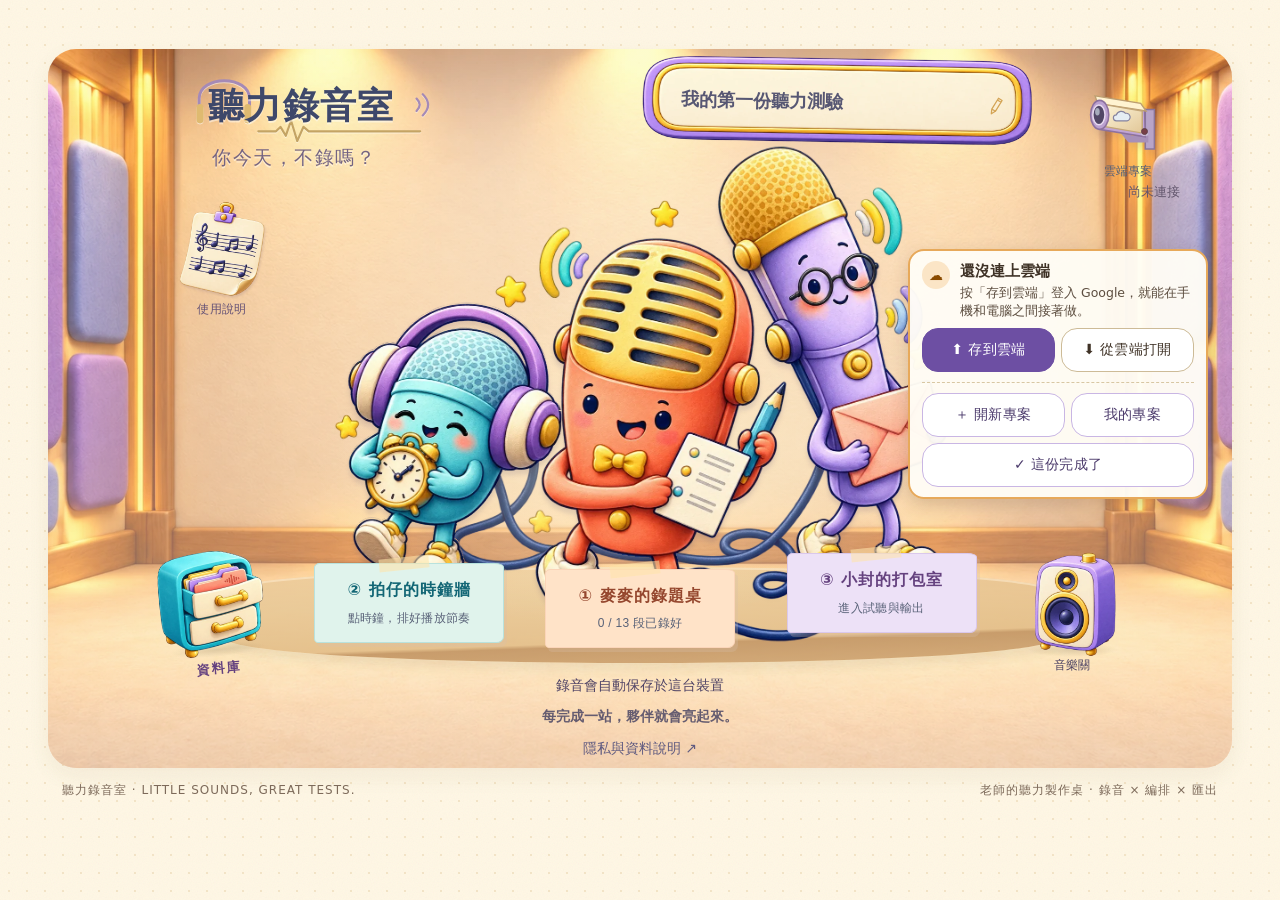
==== commit 7c0221c9: "v114: 專案卡 on home — cloud status with explicit 存到雲端／從雲端下載, 開新專案 (blank or import), 我的專案 shelf, 結案 (f" ====
--- a/index.html
+++ b/index.html
@@ -1,4 +1,4 @@
-<!doctype html><html lang="zh-Hant"><head><meta http-equiv="Content-Security-Policy" content="default-src 'self'; script-src 'self' https://accounts.google.com https://ssl.gstatic.com; connect-src 'self' https://listening-studio-voice-chris.longpuchris.workers.dev https://www.googleapis.com https://openidconnect.googleapis.com https://accounts.google.com; frame-src https://accounts.google.com; img-src 'self' data: blob:; media-src 'self' blob:; style-src 'self' 'unsafe-inline' https://accounts.google.com/gsi/style; font-src 'self' data:; object-src 'none'; base-uri 'self'"><meta charset="utf-8"><meta name="viewport" content="width=device-width,initial-scale=1,viewport-fit=cover"><meta name="description" content="為老師打造的聽力出題工作室：錄音、編排留白、重播與完整音檔匯出。"><title>聽力錄音室｜你今天，不錄嗎？</title><link rel="stylesheet" href="style.css?v=100"><link rel="stylesheet" href="design.css?v=100"><link rel="stylesheet" href="review-design.css?v=100"><link rel="stylesheet" href="controls-v8.css?v=100"><link rel="stylesheet" href="home-spotlight.css?v=100"><link rel="stylesheet" href="personal-sync.css?v=100"><link rel="stylesheet" href="layout-v10.css?v=100"><link rel="stylesheet" href="home-layout-v10.css?v=100"><link rel="stylesheet" href="item-playback.css?v=100"><link rel="stylesheet" href="script-import.css?v=100"><link rel="stylesheet" href="studio-guide.css?v=100"><link rel="stylesheet" href="mobile-studio.css?v=100" media="(max-width:1000px)"><link rel="stylesheet" href="draft-shelf.css?v=100"><link rel="stylesheet" href="record-desk.css?v=103"><link rel="stylesheet" href="mobile-polish.css?v=100" media="(max-width:1000px)"><link rel="stylesheet" href="desk-polish.css?v=103"><link rel="stylesheet" href="record-headers.css?v=103"><link rel="stylesheet" href="ux-v104.css?v=108"><link rel="stylesheet" href="ai-voice.css?v=107"><link rel="stylesheet" href="v109-fixes.css?v=113"><script src="image-fallback.js?v=100"></script><script src="screen-fit.js?v=109"></script><link rel="manifest" href="manifest.webmanifest"><link rel="apple-touch-icon" sizes="180x180" href="app-icon-180.png"><meta name="theme-color" content="#fff0cf"><meta name="mobile-web-app-capable" content="yes"><meta name="apple-mobile-web-app-capable" content="yes"><meta name="apple-mobile-web-app-title" content="聽力錄音室"><style>.privacy-entry{display:inline-flex;align-items:center;justify-content:center;min-height:44px;padding:4px 10px;color:#605b80;font-size:14px;text-underline-offset:3px}.privacy-entry:focus-visible{outline:3px solid #008c9b;outline-offset:2px}</style></head><body>
+<!doctype html><html lang="zh-Hant"><head><meta http-equiv="Content-Security-Policy" content="default-src 'self'; script-src 'self' https://accounts.google.com https://ssl.gstatic.com; connect-src 'self' https://listening-studio-voice-chris.longpuchris.workers.dev https://www.googleapis.com https://openidconnect.googleapis.com https://accounts.google.com; frame-src https://accounts.google.com; img-src 'self' data: blob:; media-src 'self' blob:; style-src 'self' 'unsafe-inline' https://accounts.google.com/gsi/style; font-src 'self' data:; object-src 'none'; base-uri 'self'"><meta charset="utf-8"><meta name="viewport" content="width=device-width,initial-scale=1,viewport-fit=cover"><meta name="description" content="為老師打造的聽力出題工作室：錄音、編排留白、重播與完整音檔匯出。"><title>聽力錄音室｜你今天，不錄嗎？</title><link rel="stylesheet" href="style.css?v=100"><link rel="stylesheet" href="design.css?v=100"><link rel="stylesheet" href="review-design.css?v=100"><link rel="stylesheet" href="controls-v8.css?v=100"><link rel="stylesheet" href="home-spotlight.css?v=100"><link rel="stylesheet" href="personal-sync.css?v=100"><link rel="stylesheet" href="layout-v10.css?v=100"><link rel="stylesheet" href="home-layout-v10.css?v=114"><link rel="stylesheet" href="item-playback.css?v=100"><link rel="stylesheet" href="script-import.css?v=100"><link rel="stylesheet" href="studio-guide.css?v=100"><link rel="stylesheet" href="mobile-studio.css?v=100" media="(max-width:1000px)"><link rel="stylesheet" href="draft-shelf.css?v=100"><link rel="stylesheet" href="record-desk.css?v=103"><link rel="stylesheet" href="mobile-polish.css?v=100" media="(max-width:1000px)"><link rel="stylesheet" href="desk-polish.css?v=103"><link rel="stylesheet" href="record-headers.css?v=103"><link rel="stylesheet" href="ux-v104.css?v=108"><link rel="stylesheet" href="ai-voice.css?v=107"><link rel="stylesheet" href="v109-fixes.css?v=113"><link rel="stylesheet" href="project-hub.css?v=114"><script src="image-fallback.js?v=100"></script><script src="screen-fit.js?v=109"></script><link rel="manifest" href="manifest.webmanifest"><link rel="apple-touch-icon" sizes="180x180" href="app-icon-180.png"><meta name="theme-color" content="#fff0cf"><meta name="mobile-web-app-capable" content="yes"><meta name="apple-mobile-web-app-capable" content="yes"><meta name="apple-mobile-web-app-title" content="聽力錄音室"><style>.privacy-entry{display:inline-flex;align-items:center;justify-content:center;min-height:44px;padding:4px 10px;color:#605b80;font-size:14px;text-underline-offset:3px}.privacy-entry:focus-visible{outline:3px solid #008c9b;outline-offset:2px}</style></head><body>
 <svg class="svg-library" xmlns="http://www.w3.org/2000/svg"><defs><filter id="water"><feTurbulence type="fractalNoise" baseFrequency=".035" numOctaves="3" seed="8" result="noise"/><feDisplacementMap in="SourceGraphic" in2="noise" scale="3"/></filter><symbol id="i-mic" viewBox="0 0 24 24"><rect x="8" y="2" width="8" height="13" rx="4"/><path d="M5 10v2a7 7 0 0 0 14 0v-2M12 19v3m-4 0h8M9 6h6m-6 3h6"/></symbol><symbol id="i-book" viewBox="0 0 24 24"><path d="M12 5c-4-3-8-2-10-1v15c3-2 7-2 10 0 3-2 7-2 10 0V4c-3-1-6-2-10 1v14"/></symbol><symbol id="i-leaf" viewBox="0 0 24 24"><path d="M4 20c5-1 16-5 15-17C6 2 1 10 6 16M4 20 15 8"/></symbol><symbol id="i-play" viewBox="0 0 24 24"><path d="m8 4 12 8-12 8Z"/></symbol><symbol id="i-stop" viewBox="0 0 24 24"><rect x="5" y="5" width="14" height="14" rx="3"/></symbol><symbol id="i-plus" viewBox="0 0 24 24"><path d="M12 4v16M4 12h16"/></symbol><symbol id="i-up" viewBox="0 0 24 24"><path d="m5 15 7-7 7 7"/></symbol><symbol id="i-down" viewBox="0 0 24 24"><path d="m5 9 7 7 7-7"/></symbol><symbol id="i-next" viewBox="0 0 24 24"><path d="m4 4 12 8-12 8Zm16 0v16"/></symbol><symbol id="i-download" viewBox="0 0 24 24"><path d="M12 3v12m-5-5 5 5 5-5M4 16v5h16v-5"/></symbol><symbol id="i-upload" viewBox="0 0 24 24"><path d="M12 16V3m-5 5 5-5 5 5M4 16v5h16v-5"/></symbol><symbol id="i-clock" viewBox="0 0 24 24"><circle cx="12" cy="12" r="9"/><path d="M12 6v6l4 2"/></symbol><symbol id="i-sliders" viewBox="0 0 24 24"><path d="M5 3v18m7-18v18m7-18v18M2 8h6m1 8h6m1-10h6"/></symbol><symbol id="i-trash" viewBox="0 0 24 24"><path d="M3 6h18M8 6V3h8v3M6 6l1 15h10l1-15M10 10v7m4-7v7"/></symbol><symbol id="i-check" viewBox="0 0 24 24"><path d="m4 12 5 5L20 6"/></symbol><symbol id="i-headphones" viewBox="0 0 24 24"><path d="M3 14v-3a9 9 0 0 1 18 0v3"/><rect x="2" y="12" width="5" height="9" rx="2"/><rect x="17" y="12" width="5" height="9" rx="2"/></symbol><symbol id="i-spark" viewBox="0 0 24 24"><path d="m12 2 3 7 7 3-7 3-3 7-3-7-7-3 7-3ZM20 2v4m-2-2h4"/></symbol><symbol id="i-pencil" viewBox="0 0 24 24"><path d="m4 16 12-12 4 4-12 12-6 2Zm10-10 4 4M4 16l4 4M2 22l2-6"/></symbol><symbol id="art-mic" viewBox="0 0 180 130"><g filter="url(#water)"><path d="M22 29Q89 2 157 39L163 105 20 107Z" fill="#ffce53" opacity=".7"/><rect x="69" y="16" width="44" height="65" rx="22" fill="#ff795f" stroke="#554675" stroke-width="3" transform="rotate(9 91 50)"/><path d="M57 61q-4 44 37 40t36-34M91 102v14m-22 3 42-2" fill="none" stroke="#554675" stroke-width="4" stroke-linecap="round"/><path d="m82 36 21 3m-23 8 21 3m-23 8 21 3" stroke="#fff6df" stroke-width="4"/><path d="m141 24 9-11 3 16 14 4-13 6-1 13-8-11-12 1 7-9Z" fill="#7a64c0"/><path d="m26 54 14-5m-14 19 13-1m1-30 6 6" stroke="#26a9ad" stroke-width="4"/></g></symbol><symbol id="art-paper" viewBox="0 0 180 130"><g filter="url(#water)"><ellipse cx="91" cy="73" rx="76" ry="48" fill="#bfe4ed"/><path d="m48 24 71-4 17 88-75 9Z" fill="#fffaf0" stroke="#4f5384" stroke-width="2"/><path d="m63 43 42-5m-39 20 43-5m-40 20 43-5m-40 20 29-4" stroke="#baa8d9" stroke-width="4"/><path d="m117 86 21-53 10 4-21 53-10 8Z" fill="#ffb834" stroke="#786094" stroke-width="2"/><path d="m26 29 8 11 15-2-9 12 5 13-13-5-11 7 2-15-10-8 14-1Z" fill="#ff8369"/><path d="m145 98 4 8 10 2-8 6v10l-8-6-10 3 4-10-6-8Z" fill="#9b79ca"/></g></symbol><symbol id="art-clock" viewBox="0 0 180 130"><g filter="url(#water)"><path d="M13 77Q25 10 104 22T167 94Q99 136 13 77Z" fill="#f9bfcb"/><circle cx="85" cy="68" r="39" fill="#ffda57" stroke="#8055a3" stroke-width="3"/><circle cx="85" cy="68" r="31" fill="#fff9e6"/><path d="M85 44v26l18 11M57 104l-6 11m60-10 8 8M53 29l-9-8m68 7 9-9" stroke="#8055a3" fill="none" stroke-width="4" stroke-linecap="round"/><path d="m141 51 8-12v17l15 5-15 5-4 16-5-14-14-5 13-2Z" fill="#25b1a8"/></g></symbol><symbol id="art-envelope" viewBox="0 0 180 130"><g filter="url(#water)"><ellipse cx="91" cy="68" rx="77" ry="50" fill="#e0d4f3"/><path d="m33 49 107-10 10 66-108 10Z" fill="#65c8cf" stroke="#4d5889" stroke-width="2"/><path d="m34 50 60 35 47-45m-99 74 37-38m70 29-42-31" fill="none" stroke="#4d5889" stroke-width="2"/><path d="m62 29 45-5 5 40-45 5Z" fill="#fff9df"/><path d="m75 42 7 7 13-16" fill="none" stroke="#f07d69" stroke-width="4"/><path d="m148 14 5 9 11 1-7 9 3 10-10-3-9 6v-12l-9-6 11-3Z" fill="#ffbf3e"/></g></symbol><symbol id="i-share" viewBox="0 0 24 24"><path d="M12 16V2m-5 5 5-5 5 5M5 11H3v11h18V11h-2"/></symbol></defs></svg>
 <header class="topbar"><a href="#" class="brand" aria-label="聽力錄音室首頁"><span class="brand-icon"><svg><use href="#i-headphones"></use></svg></span><span><span class="wall-brand-word">聽力錄音室</span><small>你今天，不錄嗎？</small><svg class="wall-brand-drawing" viewBox="0 0 310 112" aria-hidden="true" focusable="false"><path d="M3 46V29C3 2 60 2 60 29v17" fill="none" stroke="#a58ab6" stroke-width="3.4"></path><path d="M4 39v14m54-14v14" stroke="#dfba70" stroke-width="8" stroke-linecap="round"></path><path d="M70 66h20l5-5 6 10 6-17 7 23 7-16 6 5h126" fill="none" stroke="#c4a464" stroke-width="2.5" stroke-linecap="round" stroke-linejoin="round"></path><path d="M249 29q7 7 0 14m7-19q12 12 0 24" fill="none" stroke="#a58ab6" stroke-width="2.5" stroke-linecap="round"></path></svg></span></a><div class="top-actions"></div></header>
 <main><section id="worktable" class="worktable" aria-label="圖畫出題工作桌"><div class="studio-scene-backdrop" aria-hidden="true"></div><div class="project-paper studio-nameboard"><span>這次要製作的聽力試卷</span><label><input id="homeProjectTitle" aria-label="工作桌上的試卷名稱" maxlength="80" title="編輯專案名稱"><svg aria-hidden="true"><use href="#i-pencil"></use></svg></label><small id="homeProgress">聲音還在準備中</small></div><div class="scene-characters"><div class="studio-wood-stage" aria-hidden="true"></div><div class="scene-color-patch"></div><img class="club-portrait" src="assets/microphone-friends-soft3d-delivery.webp" alt="三位麥克風夥伴：麥麥拿試卷與鉛筆，拍仔抱時鐘，小封拿信封。點選角色開始製作。" width="1374" height="1145"><button class="character-entrance entrance-record" aria-describedby="recordEntryStatus" data-action="enterRecord" aria-label="點麥麥，進入錄音出題"><span class="entry-label"><strong>麥麥的錄題桌</strong><small id="recordEntryStatus">錄下題幹與選項</small></span></button><button class="character-entrance entrance-arrange" aria-describedby="arrangeEntryStatus" data-action="enterArrange" aria-label="點拍仔，設定留白與重播"><span class="entry-label"><strong>拍仔的時鐘牆</strong><small id="arrangeEntryStatus">排好留白與重播</small></span></button><button class="character-entrance entrance-export" aria-describedby="exportEntryStatus" data-action="enterExport" aria-label="點小封，試聽與輸出音檔"><span class="entry-label"><strong>小封的打包室</strong><small id="exportEntryStatus">試聽後帶走音檔</small></span></button><button class="cabinet-entry" data-action="enterLibrary" aria-label="打開已匯出音檔資料庫"><img fetchpriority="low" src="assets/audio-library-cabinet-delivery.webp" width="1374" height="1145" alt="" aria-hidden="true"><strong>資料庫</strong><small id="libraryCount">0 份已匯出</small></button><div class="sound-preference scene-sound-prop"><button id="ambienceToggle" type="button" aria-pressed="false" aria-label="背景音樂與切換音效預設關閉，點按開啟"><img class="sound-prop-art" fetchpriority="low" src="assets/studio-speaker-delivery.webp" width="1374" height="1145" alt="" aria-hidden="true"><span class="sound-state" aria-hidden="true">音樂關</span></button></div></div><div class="finish-ticket" id="finishTicket"><span class="ticket-star" aria-hidden="true">✦</span><div><span id="saveState" role="status" aria-live="polite" class="save-state">只存在這台裝置</span><strong id="finishTitle">每完成一站，夥伴就會亮起來。</strong><a class="privacy-entry" href="privacy.html" target="_blank" rel="noopener noreferrer">隱私與資料說明 ↗</a></div></div><button type="button" class="studio-guide-prop" aria-label="使用說明" title="使用說明"><img class="guide-sheet-art" fetchpriority="low" src="assets/music-sheet-guide-delivery.webp" alt="" draggable="false" width="1374" height="1145"><span>使用說明</span></button></section>
@@ -6,9 +6,9 @@
 <nav class="tabs" aria-label="製作步驟"><button data-tab="record" class="active"><svg><use href="#i-mic"/></svg><span>錄下聲音</span><small>01</small></button><button data-tab="arrange"><svg><use href="#i-clock"/></svg><span>編排與留白</span><small>02</small></button><button data-tab="export"><svg><use href="#i-headphones"/></svg><span>試聽與下載</span><small>03</small></button></nav>
 <div id="recordPage" class="page"><img class="room-art" src="assets/room-record.webp" width="1536" height="1024" loading="lazy" decoding="async" aria-hidden="true" alt=""><div class="workspace"><aside class="contents"><div class="aside-heading">試卷目錄<span>TEST CONTENTS</span></div><div id="chapterNav"></div><button class="add-chapter" data-action="addSection"><svg><use href="#i-plus"/></svg>添一個大題</button></aside><div class="record-content"><div class="spread-edge" aria-hidden="true"><span>♪</span><span>✦</span><span>♫</span></div><div class="chapter-heading"><span class="workspace-mascot" data-workspace-mascot="record" aria-hidden="true"><img src="assets/maimai-recording.webp" width="1145" height="1374" alt="" loading="lazy" decoding="async"></span><div><span class="eyebrow" id="chapterNumber">PROLOGUE</span><h2 id="chapterTitle">測驗開場錄音</h2><p id="chapterDesc">先錄下中英文說明與開始提醒，帶學生進入測驗。</p></div><div class="chapter-art" id="chapterArt" aria-hidden="true"></div><span class="page-number" id="pageNumber">01</span></div><div class="record-tools"><span class="workspace-mascot mascot-landscape" data-workspace-mascot="record" aria-hidden="true"><img src="assets/maimai-recording.webp" width="1145" height="1374" alt="" loading="lazy" decoding="async"></span><button class="focus-recording-button" data-action="focusRecording" aria-pressed="false" aria-label="切換專心錄音模式"><svg aria-hidden="true"><use href="#i-mic"/></svg>專心錄音</button><label class="switch-label"><input type="checkbox" id="autoNext" checked><span class="switch"></span>連續錄下一段</label><label class="silence-label">停頓 <select id="silenceThreshold"><option value="1.5">1.5 秒</option><option value="2" selected>2 秒</option><option value="3">3 秒</option></select> 換段</label><button class="quiet" data-action="micSettings" title="錄音與降噪設定"><svg><use href="#i-sliders"/></svg><span>錄音設定</span></button></div><div id="clips"></div><div id="mobileRecordDeck" class="mobile-record-deck" hidden></div><div id="chapterActions"></div><div class="tip"><p><strong>麥麥提醒你</strong> 連續錄音時，說完停頓後會保存；倒數結束再錄下一段。</p></div></div></div></div>
 <div id="arrangePage" class="page" hidden><img class="room-art" src="assets/room-arrange-soft.webp" width="1536" height="1024" loading="lazy" decoding="async" aria-hidden="true" alt=""><div class="page-intro"><span class="workspace-mascot" data-workspace-mascot="arrange" aria-hidden="true"><img src="assets/paizai-timing.webp" width="1224" height="1285" alt="" loading="lazy" decoding="async"></span><div class="page-decoration" aria-hidden="true"><svg><use href="#art-clock"/></svg></div><span class="eyebrow">02 / THE RHYTHM DESK</span><h2>替每一道題，留好思考的時間。</h2><p>設定一次，整份聽力測驗都會依照你的節奏播放。</p></div><div class="timing-page-nav"><button data-action="previousTiming">← 上一項</button><span id="timingPageCount">1 / 8</span><button data-action="nextTiming">下一項 →</button></div><div class="setting-grid" id="timingSettings"></div><button class="sequence-open" data-action="openSequence"><span class="mobile-preserved-copy">查看整份播放順序</span><span class="desktop-refined-copy">檢視播放流程</span></button><div class="rhythm-confirm"><button class="primary" data-action="confirmRhythm"><img class="action-character" src="assets/paizai-timing.webp" width="1224" height="1285" alt="" aria-hidden="true" loading="lazy" decoding="async"><svg><use href="#i-check"/></svg><span>節奏設定好了<small>儲存在這份專案，不必離開此頁</small></span></button><p id="rhythmConfirmedText">按下確認，收好這份試卷的留白與重播設定。</p></div><div class="sequence-panel"><h3><svg><use href="#i-book"/></svg>整份聽力測驗，會這樣播放</h3><div id="sequence"></div><p class="muted">開場段落依自訂順序各播放一次，開始與結束提醒也各一次。大題引導語會跟著大題重播。</p></div></div>
-<div id="exportPage" class="page" hidden><img class="room-art" src="assets/room-export-left.webp" width="1536" height="1024" loading="lazy" decoding="async" aria-hidden="true" alt=""><div class="page-intro"><span class="workspace-mascot" data-workspace-mascot="export" aria-hidden="true"><img src="assets/xiaofeng-export.webp" width="1145" height="1374" alt="" loading="lazy" decoding="async"></span><div class="page-decoration" aria-hidden="true"><svg><use href="#art-envelope"/></svg></div><span class="eyebrow">03 / THE FINISHING ROOM</span><h2>你的聽力試卷，準備發聲！</h2><p>錄好的片段與留白，會一起收進同一個 WAV 音檔。</p></div><div class="export-layout"><div class="export-main"><h3 id="exportTitle"></h3><p id="exportSummary"></p><div id="exportWarnings"></div><div class="export-control-group"><div class="export-options"><label><input id="allowMissing" type="checkbox"><span class="export-missing-original">允許略過尚未錄製的片段（僅供草稿）</span><span class="export-missing-desktop">略過未錄片段（草稿）</span></label><label>音質 <select id="sampleRate"><option value="44100">44.1 kHz · 標準音質</option><option value="22050">22.05 kHz · 較小檔案</option></select></label></div><button id="buildButton" class="primary assemble-button" data-action="build"><img class="action-character" src="assets/xiaofeng-export.webp" width="1145" height="1374" alt="" aria-hidden="true" loading="lazy" decoding="async"><svg aria-hidden="true"><use href="#art-envelope"/></svg><span>串成完整聽力檔<small>把聲音打包帶走</small></span></button><div id="exportStatus" role="status"></div></div><div id="exportResult" hidden><audio id="fullAudio" controls preload="metadata"></audio><div class="shared-drive-action"><button class="primary" data-action="uploadSharedDrive"><svg aria-hidden="true"><use href="#i-upload"/></svg><span id="driveUploadLabel">設定共同資料夾交件</span></button><button class="drive-settings-link" data-action="driveSettings" aria-label="共同資料夾交件設定"><svg aria-hidden="true"><use href="#i-sliders"/></svg></button><small id="sharedDriveTarget">由管理者指定大家共用的資料夾</small></div><div class="file-share-actions"><button class="secondary" data-action="shareAudio"><svg aria-hidden="true"><use href="#i-share"/></svg>分享至 LINE／其他 App</button></div><p class="file-share-note">使用手機系統分享，選擇 LINE、檔案或已安裝的雲端 App。可用選項依裝置而異；不支援時請先下載音檔。</p><a id="downloadAudio" class="primary download-sticker"><svg><use href="#i-download"/></svg>下載聽力音檔</a></div></div><button type="button" class="export-guide-open">保存與匯出說明</button><aside class="export-note"><h3>試卷打包，下一次接著做。</h3><p>回資料庫「備份目前專案」保留可編輯原音與設定；換裝置也可從首頁啟用私人同步並確認上傳完成。</p><hr><h4>聽力檔小筆記</h4><p>WAV 格式可保留清晰人聲，方便在教室播放或交給其他老師。匯出前，請先完整試聽一次。</p></aside></div></div>
-<div id="libraryPage" class="page" hidden><img class="room-art" src="assets/room-library-posters.webp" width="1536" height="1024" loading="lazy" decoding="async" aria-hidden="true" alt=""><div class="page-intro"><span class="eyebrow">THE AUDIO ARCHIVE</span><h2>資料庫</h2><p id="librarySummary">已匯出的音檔與可編輯專案，收好在這裡。</p></div><div class="library-project-tools" aria-label="可編輯專案備份與復原"><button class="secondary" data-action="importScript">匯入錄音稿／直接寫</button><button data-action="backup" class="secondary" title="下載專案備份"><svg aria-hidden="true"><use href="#i-download"></use></svg>備份目前專案</button><button data-action="restore" class="secondary" title="開啟專案備份" aria-label="開啟專案備份"><svg aria-hidden="true"><use href="#i-upload"></use></svg>開啟專案備份</button></div><div class="library-wall-entrances"><div class="library-collection-entries" aria-label="本機資料分類"><button id="draftShelfEntry" class="draft-shelf-entry" type="button" data-action="openDraftShelf" aria-haspopup="dialog" aria-controls="draftShelfDialog"><img class="wall-poster-art" src="assets/poster-rehearsal.webp" width="768" height="512" loading="lazy" decoding="async" alt="" aria-hidden="true"><svg viewBox="0 0 60 64" aria-hidden="true"><path d="M13 7 48 4q5 0 5 5v43l-38 5q-8 0-8-7V14q0-6 6-7" fill="#80618f" stroke="#634375" stroke-width="2"/><path d="m16 9 32-3v43l-32 4z" fill="#fff1ce" stroke="#cfae71" stroke-width="2"/><path d="m10 51 38-4v7l-35 5q-6-1-3-7" fill="#f9e2b3" stroke="#785580" stroke-width="2"/><path d="m22 23 20-2m-20 7 20-2m-20 7 20-2m-20 7 20-2" stroke="#b69ab8" stroke-width="1.5"/><path d="M33 21v15q-7-2-6 3t8 0V25l7-2v10q-7-2-6 3t8 0V19z" fill="#79558d"/></svg><span>查看草稿<small id="draftEntryCount">本機草稿</small></span></button><button id="exportShelfEntry" class="draft-shelf-entry" type="button" data-action="openExportShelf" aria-haspopup="dialog" aria-controls="draftShelfDialog"><img class="wall-poster-art" src="assets/poster-performance.webp" width="768" height="512" loading="lazy" decoding="async" alt="" aria-hidden="true"><svg viewBox="0 0 60 64" aria-hidden="true"><path d="M13 7 48 4q5 0 5 5v43l-38 5q-8 0-8-7V14q0-6 6-7" fill="#548679" stroke="#46665c" stroke-width="2"/><path d="m16 9 32-3v43l-32 4z" fill="#fff1ce" stroke="#cfae71" stroke-width="2"/><path d="m10 51 38-4v7l-35 5q-6-1-3-7" fill="#f9e2b3" stroke="#785580" stroke-width="2"/><path d="m22 23 20-2m-20 7 20-2m-20 7 20-2m-20 7 20-2" stroke="#b69ab8" stroke-width="1.5"/><path d="M33 21v15q-7-2-6 3t8 0V25l7-2v10q-7-2-6 3t8 0V19z" fill="#548679"/></svg><span>已匯出成品<small id="exportEntryCount">WAV 與可續編專案</small></span></button></div><div class="library-board-foot"><p class="library-local-note">本機資料；跨裝置請備份，或從首頁連接私人雲端。共用電腦用完請<a href="privacy.html#shared-computer" target="_blank" rel="noopener">清除這台裝置的資料 ↗</a></p></div></div><button type="button" class="library-shared-crate" data-action="driveSettings" aria-label="共同資料夾交件設定" title="共同資料夾交件設定"><svg class="mobile-crate" viewBox="0 0 90 70" aria-hidden="true"><path d="m9 25 59-8 15 13-57 13z" fill="#ebc696" stroke="#a46e36" stroke-width="2"/><path d="M12 24v-14l14-4 13 10 15-4 12 12" fill="#d2b3e0" stroke="#9370ab" stroke-width="2"/><path d="m9 25 17 18v23L9 50z" fill="#b77b40" stroke="#94602e" stroke-width="2"/><path d="m26 43 57-13v26L26 66z" fill="#d7a15b" stroke="#94602e" stroke-width="2"/><path d="m44 44 23-5v6l-23 5z" fill="#96642f"/></svg><span>共同資料夾</span></button></div><div class="book-footer"><span>從第一句說明，到最後一道題，都準備好了。</span><span>Made for teachers, with a little color. <svg><use href="#i-leaf"/></svg></span></div></section><footer class="site-footer"><span>聽力錄音室 · LITTLE SOUNDS, GREAT TESTS.</span><span>老師的聽力製作桌 · 錄音 × 編排 × 匯出</span></footer></main>
+<div id="exportPage" class="page" hidden><img class="room-art" src="assets/room-export-left.webp" width="1536" height="1024" loading="lazy" decoding="async" aria-hidden="true" alt=""><div class="page-intro"><span class="workspace-mascot" data-workspace-mascot="export" aria-hidden="true"><img src="assets/xiaofeng-export.webp" width="1145" height="1374" alt="" loading="lazy" decoding="async"></span><div class="page-decoration" aria-hidden="true"><svg><use href="#art-envelope"/></svg></div><span class="eyebrow">03 / THE FINISHING ROOM</span><h2>你的聽力試卷，準備發聲！</h2><p>錄好的片段與留白，會一起收進同一個 WAV 音檔。</p></div><div class="export-layout"><div class="export-main"><h3 id="exportTitle"></h3><p id="exportSummary"></p><div id="exportWarnings"></div><div class="export-control-group"><div class="export-options"><label><input id="allowMissing" type="checkbox"><span class="export-missing-original">允許略過尚未錄製的片段（僅供草稿）</span><span class="export-missing-desktop">略過未錄片段（草稿）</span></label><label>音質 <select id="sampleRate"><option value="44100">44.1 kHz · 標準音質</option><option value="22050">22.05 kHz · 較小檔案</option></select></label></div><button id="buildButton" class="primary assemble-button" data-action="build"><img class="action-character" src="assets/xiaofeng-export.webp" width="1145" height="1374" alt="" aria-hidden="true" loading="lazy" decoding="async"><svg aria-hidden="true"><use href="#art-envelope"/></svg><span>串成完整聽力檔<small>把聲音打包帶走</small></span></button><div id="exportStatus" role="status"></div></div><div id="exportResult" hidden><audio id="fullAudio" controls preload="metadata"></audio><div class="shared-drive-action"><button class="primary" data-action="uploadSharedDrive"><svg aria-hidden="true"><use href="#i-upload"/></svg><span id="driveUploadLabel">交件給學校</span></button><button class="drive-settings-link" data-action="driveSettings" aria-label="共同資料夾交件設定"><svg aria-hidden="true"><use href="#i-sliders"/></svg></button><small id="sharedDriveTarget">由管理者指定大家共用的資料夾</small></div><div class="file-share-actions"><button class="secondary" data-action="shareAudio"><svg aria-hidden="true"><use href="#i-share"/></svg>分享至 LINE／其他 App</button></div><p class="file-share-note">使用手機系統分享，選擇 LINE、檔案或已安裝的雲端 App。可用選項依裝置而異；不支援時請先下載音檔。</p><a id="downloadAudio" class="primary download-sticker"><svg><use href="#i-download"/></svg>下載聽力音檔</a></div></div><button type="button" class="export-guide-open">保存與匯出說明</button><aside class="export-note"><h3>試卷打包，下一次接著做。</h3><p>回資料庫「備份目前專案」保留可編輯原音與設定；換裝置也可從首頁啟用私人同步並確認上傳完成。</p><hr><h4>聽力檔小筆記</h4><p>WAV 格式可保留清晰人聲，方便在教室播放或交給其他老師。匯出前，請先完整試聽一次。</p></aside></div></div>
+<div id="libraryPage" class="page" hidden><img class="room-art" src="assets/room-library-posters.webp" width="1536" height="1024" loading="lazy" decoding="async" aria-hidden="true" alt=""><div class="page-intro"><span class="eyebrow">THE AUDIO ARCHIVE</span><h2>資料庫</h2><p id="librarySummary">已匯出的音檔與可編輯專案，收好在這裡。</p></div><div class="library-project-tools" aria-label="可編輯專案備份與復原"><button class="secondary" data-action="importScript">匯入錄音稿／直接寫</button><button data-action="backup" class="secondary" title="下載專案備份"><svg aria-hidden="true"><use href="#i-download"></use></svg>下載專案檔（自己留存）</button><button data-action="restore" class="secondary" title="開啟專案備份" aria-label="開啟專案備份"><svg aria-hidden="true"><use href="#i-upload"></use></svg>打開專案檔</button></div><div class="library-wall-entrances"><div class="library-collection-entries" aria-label="本機資料分類"><button id="draftShelfEntry" class="draft-shelf-entry" type="button" data-action="openDraftShelf" aria-haspopup="dialog" aria-controls="draftShelfDialog"><img class="wall-poster-art" src="assets/poster-rehearsal.webp" width="768" height="512" loading="lazy" decoding="async" alt="" aria-hidden="true"><svg viewBox="0 0 60 64" aria-hidden="true"><path d="M13 7 48 4q5 0 5 5v43l-38 5q-8 0-8-7V14q0-6 6-7" fill="#80618f" stroke="#634375" stroke-width="2"/><path d="m16 9 32-3v43l-32 4z" fill="#fff1ce" stroke="#cfae71" stroke-width="2"/><path d="m10 51 38-4v7l-35 5q-6-1-3-7" fill="#f9e2b3" stroke="#785580" stroke-width="2"/><path d="m22 23 20-2m-20 7 20-2m-20 7 20-2m-20 7 20-2" stroke="#b69ab8" stroke-width="1.5"/><path d="M33 21v15q-7-2-6 3t8 0V25l7-2v10q-7-2-6 3t8 0V19z" fill="#79558d"/></svg><span>我的專案<small id="draftEntryCount">這台的專案</small></span></button><button id="exportShelfEntry" class="draft-shelf-entry" type="button" data-action="openExportShelf" aria-haspopup="dialog" aria-controls="draftShelfDialog"><img class="wall-poster-art" src="assets/poster-performance.webp" width="768" height="512" loading="lazy" decoding="async" alt="" aria-hidden="true"><svg viewBox="0 0 60 64" aria-hidden="true"><path d="M13 7 48 4q5 0 5 5v43l-38 5q-8 0-8-7V14q0-6 6-7" fill="#548679" stroke="#46665c" stroke-width="2"/><path d="m16 9 32-3v43l-32 4z" fill="#fff1ce" stroke="#cfae71" stroke-width="2"/><path d="m10 51 38-4v7l-35 5q-6-1-3-7" fill="#f9e2b3" stroke="#785580" stroke-width="2"/><path d="m22 23 20-2m-20 7 20-2m-20 7 20-2m-20 7 20-2" stroke="#b69ab8" stroke-width="1.5"/><path d="M33 21v15q-7-2-6 3t8 0V25l7-2v10q-7-2-6 3t8 0V19z" fill="#548679"/></svg><span>已匯出成品<small id="exportEntryCount">WAV 與可續編專案</small></span></button></div><div class="library-board-foot"><p class="library-local-note">本機資料；跨裝置請備份，或從首頁連接私人雲端。共用電腦用完請<a href="privacy.html#shared-computer" target="_blank" rel="noopener">清除這台裝置的資料 ↗</a></p></div></div><button type="button" class="library-shared-crate" data-action="driveSettings" aria-label="共同資料夾交件設定" title="共同資料夾交件設定"><svg class="mobile-crate" viewBox="0 0 90 70" aria-hidden="true"><path d="m9 25 59-8 15 13-57 13z" fill="#ebc696" stroke="#a46e36" stroke-width="2"/><path d="M12 24v-14l14-4 13 10 15-4 12 12" fill="#d2b3e0" stroke="#9370ab" stroke-width="2"/><path d="m9 25 17 18v23L9 50z" fill="#b77b40" stroke="#94602e" stroke-width="2"/><path d="m26 43 57-13v26L26 66z" fill="#d7a15b" stroke="#94602e" stroke-width="2"/><path d="m44 44 23-5v6l-23 5z" fill="#96642f"/></svg><span>交件給學校</span></button></div><div class="book-footer"><span>從第一句說明，到最後一道題，都準備好了。</span><span>Made for teachers, with a little color. <svg><use href="#i-leaf"/></svg></span></div></section><footer class="site-footer"><span>聽力錄音室 · LITTLE SOUNDS, GREAT TESTS.</span><span>老師的聽力製作桌 · 錄音 × 編排 × 匯出</span></footer></main>
 <div id="recordDock" class="record-dock" hidden><div class="dock-status"><span class="live-dot"></span><strong id="recordStatus" role="status" aria-live="polite">準備錄音</strong><span id="recordTimer">00:00</span></div><canvas id="liveWave" height="40" width="280"></canvas><span id="recordTarget"></span><div class="dock-actions"><button data-action="stopRecord" class="secondary"><svg><use href="#i-stop"/></svg>存下這段並停止</button><button data-action="nextRecord" class="primary"><svg><use href="#i-next"/></svg>存好，下一段</button></div></div>
-<dialog id="draftShelfDialog" aria-labelledby="draftShelfTitle"><header class="shelf-header"><div><span class="shelf-kicker">資料庫 · 本機書架</span><h2 id="draftShelfTitle" tabindex="-1">草稿與成品書架</h2></div><button type="button" id="draftShelfClose" aria-label="關閉草稿與成品書架">×</button></header><div class="shelf-categories" role="tablist" aria-label="資料分類"><button type="button" id="shelfDraftTab" role="tab" aria-selected="true" aria-controls="draftShelfScroll" data-shelf-kind="draft">草稿</button><button type="button" id="shelfExportTab" role="tab" aria-selected="false" aria-controls="draftShelfScroll" data-shelf-kind="export" tabindex="-1">已匯出成品</button></div><div class="shelf-toolbar"><label for="draftShelfSearch">搜尋</label><input id="draftShelfSearch" type="search" placeholder="輸入名稱…" autocomplete="off"><span id="draftShelfCount"></span></div><p id="draftShelfStatus" role="status" aria-live="polite"></p><div id="draftShelfScroll" class="shelf-scroll" role="tabpanel" tabindex="0" aria-labelledby="shelfDraftTab"><div id="draftShelfBooks" class="shelf-books"></div></div><div class="shelf-audio" hidden><span id="shelfAudioTitle"></span><audio id="archiveAudio" controls hidden preload="metadata"></audio></div><footer class="shelf-footer">保存在這台裝置；開啟編輯前會先保留目前專案。</footer></dialog>
+<dialog id="draftShelfDialog" aria-labelledby="draftShelfTitle"><header class="shelf-header"><div><span class="shelf-kicker">這台裝置</span><h2 id="draftShelfTitle" tabindex="-1">我的專案</h2></div><button type="button" class="shelf-cloud-link" data-hub="cloudProjects">☁ 雲端上的專案</button><button type="button" id="draftShelfClose" aria-label="關閉草稿與成品書架">×</button></header><div class="shelf-categories" role="tablist" aria-label="資料分類"><button type="button" id="shelfDraftTab" role="tab" aria-selected="true" aria-controls="draftShelfScroll" data-shelf-kind="draft">專案</button><button type="button" id="shelfExportTab" role="tab" aria-selected="false" aria-controls="draftShelfScroll" data-shelf-kind="export" tabindex="-1">已匯出成品</button></div><div class="shelf-toolbar"><label for="draftShelfSearch">搜尋</label><input id="draftShelfSearch" type="search" placeholder="輸入名稱…" autocomplete="off"><span id="draftShelfCount"></span></div><p id="draftShelfStatus" role="status" aria-live="polite"></p><div id="draftShelfScroll" class="shelf-scroll" role="tabpanel" tabindex="0" aria-labelledby="shelfDraftTab"><div id="draftShelfBooks" class="shelf-books"></div></div><div class="shelf-audio" hidden><span id="shelfAudioTitle"></span><audio id="archiveAudio" controls hidden preload="metadata"></audio></div><footer class="shelf-footer">這裡是存在這台裝置的專案；打開別份之前，目前這份會先自動收好。別台裝置做的請按「☁ 雲端上的專案」。</footer></dialog>
 <dialog id="settingsDialog"><form method="dialog"><div class="dialog-top"><h2>讓聲音更清楚</h2><button class="icon-btn" aria-label="關閉設定">×</button></div><label class="option-row"><span><strong>麥克風降噪</strong><small>請瀏覽器減少環境雜音；關閉可比較自然收音。</small></span><input id="noiseCapture" type="checkbox" checked></label><label class="option-row"><span><strong>人聲清理</strong><small>試聽與匯出時，減少低頻聲與安靜處的底噪。原音仍會保留。</small></span><input id="cleanup" type="checkbox" checked></label><label class="option-row"><span><strong>音量平衡</strong><small>調整各片段的音量，讓大小聲更一致。</small></span><input id="normalize" type="checkbox" checked></label><p class="muted">降噪效果依裝置與環境而異；無法完全移除說話聲或突然的噪音。變更麥克風降噪後，會套用在下一次錄音。</p><details id="captureOptions"><summary>收音與溫和後製</summary><p>先錄兩秒安靜再說一句，於剪輯區比較「播放原音」與一般試聽。原音仍包含瀏覽器／手機處理，不等於硬體完全無處理。</p><label class="option-row"><span><strong>回音消除</strong><small>與環境降噪分開；關閉可能保留更多環境聲。下一次錄音生效。</small></span><input id="echoCapture" type="checkbox"></label><label class="option-row"><span><strong>溫和後製（可比較）</strong><small>人聲清理不再壓低微弱尾段；音量平衡不自動放大微弱錄音，其他錄音最多放大1.5倍。可能較小聲或保留底噪，請與原音比較。不改原音；舊專案不會自動開啟。</small></span><input id="gentleProcessing" type="checkbox"></label><label>錄音編碼率提示<select id="captureBitrate"><option value="0">瀏覽器預設</option><option value="128000">128 kbps</option><option value="192000">192 kbps</option></select></label><p>較高數值不保證較好收音，會增加檔案大小；瀏覽器可調整或忽略提示，不支援時退回可用設定。WAV匯出取樣率與收音取樣率不同。</p><p id="captureDiagnostics" class="muted" aria-live="polite">錄音時請留在本頁，切換 App 或鎖屏可能停止；回來後先試聽。開始錄音後顯示本次瀏覽器實際回報，僅留本頁；不記錄裝置識別碼。</p></details><details id="roleOptions"><summary>角色與音色設定</summary><p class="role-intro">一個人也能分角色錄音。每位說話者的每一句可個別錄製、重錄或匯入音檔，再一起排進測驗。</p><div class="role-cast"><section class="role-paper role-A"><span class="role-nameplate">說話者 1</span><label>角色名稱<input type="text" data-role-name="A" maxlength="30" aria-label="說話者1名稱"></label><label>錄音音色修飾<select data-role-tone="A" aria-label="說話者1音色"><option value="natural">原聲</option><option value="bright">明亮</option><option value="warm">溫暖</option></select></label><button type="button" data-action="previewRoleA" class="secondary">裝置文字試念</button></section><section class="role-paper role-B"><span class="role-nameplate">說話者 2</span><label>角色名稱<input type="text" data-role-name="B" maxlength="30" aria-label="說話者2名稱"></label><label>錄音音色修飾<select data-role-tone="B" aria-label="說話者2音色"><option value="natural">原聲</option><option value="bright">明亮</option><option value="warm">溫暖</option></select></label><button type="button" data-action="previewRoleB" class="secondary">裝置文字試念</button></section></div><p class="role-honesty">音色修飾是本機濾波，不是 AI 換聲；原音會保留。裝置試念只供聆聽，不會加入下載音檔。</p><div class="cloud-speech-note"><strong>交給外部配音</strong><p>下載逐句腳本後自行配音，再匯入對應片段；本站不產生配音檔。</p><button type="button" class="secondary" data-action="exportVoiceScript">下載逐句配音腳本</button></div></details><button class="primary">好了，繼續錄音</button></form></dialog>
-<dialog id="structureDialog"><form method="dialog"><div class="dialog-top"><h2>段落與題目</h2><button class="icon-btn" aria-label="關閉段落管理">×</button></div><div id="structureDialogBody"></div><button class="primary">回到錄音</button></form></dialog><dialog id="sequenceDialog"><form method="dialog"><div class="dialog-top"><h2>整份播放順序</h2><button class="icon-btn" aria-label="關閉播放順序">×</button></div><div id="sequenceDialogBody"></div><button class="primary">看好了</button></form></dialog><dialog id="driveSettingsDialog"><form method="dialog"><div class="dialog-top"><h2>共同資料夾交件</h2><button class="icon-btn" aria-label="關閉共同雲端設定">×</button></div><p class="cloud-setup-note">這裡用於交付完成的音檔／專案，不是「我的雲端專案」私人續編；請勿填入 OAuth Client ID。所有人使用相同接收端，檔案就會上傳到管理者指定的同一個資料夾。首次使用需完成 Google 授權，並具備資料夾編輯權限。</p><label class="cloud-field">上傳接收端（Apps Script /exec 網址）<input id="driveEndpoint" type="url" placeholder="https://script.google.com/macros/s/…/exec"></label><button type="button" class="secondary" data-action="connectSharedDrive">連接並檢查共同資料夾</button><p id="sharedDriveStatus" class="shared-drive-status">共同資料夾交件尚未設定</p><label class="cloud-field">管理者指定資料夾（網址或 ID）<input id="sharedFolderInput" type="text" placeholder="Google Drive 資料夾網址或 ID"></label><button type="button" class="secondary" data-action="configureSharedDrive">設定共同資料夾（管理者）</button><label class="cloud-project-option"><input id="includeCloudProject" type="checkbox" checked>同時上傳可修改的專案備份</label><p id="driveConnectionMessage" role="status"></p><a id="openSharedFolder" target="_blank" rel="noopener" hidden>開啟共同 Google Drive 資料夾 ↗</a><button type="button" class="quiet" data-action="copySharedSiteLink">複製已設定連線的網站連結</button><details class="cloud-help"><summary>第一次怎麼啟用？</summary><p><a href="assets/shared-google-drive-receiver.zip?v=34" download>下載 Google Drive 接收端程式與設定步驟</a></p><p>由管理者依下載包 README 建立接收端，設定 ADMIN_EMAIL；ALLOWED_ORIGINS 填 https://longpuchris-ui.github.io（不加路徑）。部署執行身分選「存取網頁應用程式的使用者」，再貼 /exec 網址按「連接並檢查共同資料夾」。管理者填入資料夾網址或 ID 後，按「設定共同資料夾（管理者）」。</p><p>此接收端目前要求完整 Google Drive 權限，並非只授權單一資料夾；請先審閱 Google 授權內容與學校政策。每位交件者也須有資料夾編輯權限。確認顯示「可上傳」後，可複製已設定連線的網站連結分享給老師。</p></details><button class="primary">收好設定</button></form></dialog><input id="audioImport" type="file" accept="audio/*" hidden><input id="projectImport" type="file" accept=".listenbook,.json,application/json" hidden><div id="toast" role="status"></div><script defer src="vendor/fflate-0.8.3.js"></script><script defer src="script-parser.js?v=100"></script><script defer src="script-project.js?v=113"></script><script defer src="audio.js?v=113"></script><script defer src="answer-codes.js?v=100"></script><script defer src="vendor/wavesurfer.min.js"></script><script defer src="vendor/regions.min.js"></script><script defer src="studio-tools.js?v=111"></script><script defer src="library.js?v=100"></script><script defer src="cloud.js?v=100"></script><script defer src="arrangements.js?v=113"></script><script defer src="ambience.js?v=100"></script><script defer src="item-playback.js?v=100"></script><script defer src="answer-code-ui.js?v=100"></script><script defer src="app.js?v=113"></script><script defer src="home-spotlight.js?v=100"></script><script defer src="sync-codec.js?v=108"></script><script type="module" src="drive-auth.mjs?v=101"></script><script defer src="home-layout-v10.js?v=100"></script><script defer src="script-import-ui.js?v=100"></script><script defer src="studio-guide.js?v=100"></script><div class="mobile-floor-atmosphere" aria-hidden="true"></div><script defer src="mobile-reading.js?v=100"></script><script defer src="desk-polish.js?v=100"></script><script defer src="ux-v104.js?v=109"></script><script defer src="ai-voice.js?v=112"></script></body></html>
+<dialog id="structureDialog"><form method="dialog"><div class="dialog-top"><h2>段落與題目</h2><button class="icon-btn" aria-label="關閉段落管理">×</button></div><div id="structureDialogBody"></div><button class="primary">回到錄音</button></form></dialog><dialog id="sequenceDialog"><form method="dialog"><div class="dialog-top"><h2>整份播放順序</h2><button class="icon-btn" aria-label="關閉播放順序">×</button></div><div id="sequenceDialogBody"></div><button class="primary">看好了</button></form></dialog><dialog id="driveSettingsDialog"><form method="dialog"><div class="dialog-top"><h2>交件給學校（共同資料夾）</h2><button class="icon-btn" aria-label="關閉共同雲端設定">×</button></div><p class="cloud-setup-note">這裡用於交付完成的音檔／專案，不是「雲端專案」私人續編；請勿填入 OAuth Client ID。所有人使用相同接收端，檔案就會上傳到管理者指定的同一個資料夾。首次使用需完成 Google 授權，並具備資料夾編輯權限。</p><label class="cloud-field">上傳接收端（Apps Script /exec 網址）<input id="driveEndpoint" type="url" placeholder="https://script.google.com/macros/s/…/exec"></label><button type="button" class="secondary" data-action="connectSharedDrive">連接並檢查共同資料夾</button><p id="sharedDriveStatus" class="shared-drive-status">共同資料夾交件尚未設定</p><label class="cloud-field">管理者指定資料夾（網址或 ID）<input id="sharedFolderInput" type="text" placeholder="Google Drive 資料夾網址或 ID"></label><button type="button" class="secondary" data-action="configureSharedDrive">設定共同資料夾（管理者）</button><label class="cloud-project-option"><input id="includeCloudProject" type="checkbox" checked>同時上傳可修改的專案備份</label><p id="driveConnectionMessage" role="status"></p><a id="openSharedFolder" target="_blank" rel="noopener" hidden>開啟共同 Google Drive 資料夾 ↗</a><button type="button" class="quiet" data-action="copySharedSiteLink">複製已設定連線的網站連結</button><details class="cloud-help"><summary>第一次怎麼啟用？</summary><p><a href="assets/shared-google-drive-receiver.zip?v=34" download>下載 Google Drive 接收端程式與設定步驟</a></p><p>由管理者依下載包 README 建立接收端，設定 ADMIN_EMAIL；ALLOWED_ORIGINS 填 https://longpuchris-ui.github.io（不加路徑）。部署執行身分選「存取網頁應用程式的使用者」，再貼 /exec 網址按「連接並檢查共同資料夾」。管理者填入資料夾網址或 ID 後，按「設定共同資料夾（管理者）」。</p><p>此接收端目前要求完整 Google Drive 權限，並非只授權單一資料夾；請先審閱 Google 授權內容與學校政策。每位交件者也須有資料夾編輯權限。確認顯示「可上傳」後，可複製已設定連線的網站連結分享給老師。</p></details><button class="primary">收好設定</button></form></dialog><input id="audioImport" type="file" accept="audio/*" hidden><input id="projectImport" type="file" accept=".listenbook,.json,application/json" hidden><div id="toast" role="status"></div><script defer src="vendor/fflate-0.8.3.js"></script><script defer src="script-parser.js?v=100"></script><script defer src="script-project.js?v=113"></script><script defer src="audio.js?v=113"></script><script defer src="answer-codes.js?v=100"></script><script defer src="vendor/wavesurfer.min.js"></script><script defer src="vendor/regions.min.js"></script><script defer src="studio-tools.js?v=111"></script><script defer src="library.js?v=114"></script><script defer src="cloud.js?v=114"></script><script defer src="arrangements.js?v=113"></script><script defer src="ambience.js?v=100"></script><script defer src="item-playback.js?v=100"></script><script defer src="answer-code-ui.js?v=100"></script><script defer src="app.js?v=113"></script><script defer src="home-spotlight.js?v=100"></script><script defer src="sync-codec.js?v=108"></script><script type="module" src="drive-auth.mjs?v=114"></script><script defer src="home-layout-v10.js?v=100"></script><script defer src="script-import-ui.js?v=100"></script><script defer src="studio-guide.js?v=114"></script><div class="mobile-floor-atmosphere" aria-hidden="true"></div><script defer src="mobile-reading.js?v=100"></script><script defer src="desk-polish.js?v=100"></script><script defer src="ux-v104.js?v=109"></script><script defer src="ai-voice.js?v=112"></script><script defer src="project-hub.js?v=114b"></script></body></html>
--- a/home-layout-v10.css
+++ b/home-layout-v10.css
@@ -243,7 +243,7 @@
  .worktable .cabinet-entry:before,.worktable .scene-sound-prop:before{top:102px}
  body:not(.in-workroom) .top-actions .sync-entry{width:84px;height:104px;min-width:84px;border:0;border-radius:14px;background:transparent;box-shadow:none}
  body:not(.in-workroom) .top-actions .sync-entry:before{width:84px;height:104px;filter:drop-shadow(3px 5px 3px #77627826);background-image:url("data:image/svg+xml,%3Csvg%20xmlns%3D%22http%3A//www.w3.org/2000/svg%22%20viewBox%3D%220%200%2090%20106%22%3E%3Cdefs%3E%3ClinearGradient%20id%3D%22case%22%20x2%3D%221%22%20y2%3D%221%22%3E%3Cstop%20stop-color%3D%22%23fff7dc%22/%3E%3Cstop%20offset%3D%221%22%20stop-color%3D%22%23dec6a5%22/%3E%3C/linearGradient%3E%3ClinearGradient%20id%3D%22cone%22%20x2%3D%221%22%20y2%3D%221%22%3E%3Cstop%20stop-color%3D%22%23b7a1d4%22/%3E%3Cstop%20offset%3D%221%22%20stop-color%3D%22%236d5a90%22/%3E%3C/linearGradient%3E%3C/defs%3E%3Cpath%20d%3D%22M15%2019h57v75H15z%22%20rx%3D%225%22%20fill%3D%22%238a7993%22%20opacity%3D%22.16%22/%3E%3Cpath%20d%3D%22M68%2012h10v66H68%22%20fill%3D%22%23b6a5b9%22%20stroke%3D%22%238e7d95%22%20stroke-width%3D%222%22/%3E%3Cpath%20d%3D%22M18%2012Q18%205%2026%205h41q9%200%209%2010v74q0%209-9%209H26q-8%200-8-9Z%22%20fill%3D%22%23c4acd9%22%20stroke%3D%22%238a709b%22%20stroke-width%3D%221.8%22/%3E%3Crect%20x%3D%2211%22%20y%3D%224%22%20width%3D%2258%22%20height%3D%2291%22%20rx%3D%2212%22%20fill%3D%22url%28%23case%29%22%20stroke%3D%22%23bc9d71%22%20stroke-width%3D%221.8%22/%3E%3Crect%20x%3D%2215%22%20y%3D%228%22%20width%3D%2250%22%20height%3D%2283%22%20rx%3D%2210%22%20fill%3D%22%23fff3d4%22%20stroke%3D%22%23fffbee%22%20stroke-width%3D%222%22/%3E%3Cpath%20d%3D%22M28%2033a6%206%200%200%201%200-12%2010%2010%200%200%201%2018-2%207%207%200%201%201%204%2014Z%22%20fill%3D%22%23e2edf4%22%20stroke%3D%22%237f88a2%22%20stroke-width%3D%221.8%22/%3E%3Ccircle%20cx%3D%2240%22%20cy%3D%2262%22%20r%3D%2220%22%20fill%3D%22%23e6c57e%22%20stroke%3D%22%23c19c58%22%20stroke-width%3D%221.6%22/%3E%3Ccircle%20cx%3D%2240%22%20cy%3D%2262%22%20r%3D%2216%22%20fill%3D%22url%28%23cone%29%22%20stroke%3D%22%237b6598%22%20stroke-width%3D%222%22/%3E%3Ccircle%20cx%3D%2240%22%20cy%3D%2262%22%20r%3D%228%22%20fill%3D%22%23544366%22%20stroke%3D%22%23c9b6dc%22%20stroke-width%3D%222%22/%3E%3Cpath%20d%3D%22M31%2051q9-7%2017%200%22%20fill%3D%22none%22%20stroke%3D%22%23e8d8ed%22%20stroke-width%3D%222%22%20stroke-linecap%3D%22round%22/%3E%3Ccircle%20cx%3D%2240%22%20cy%3D%2286%22%20r%3D%222%22%20fill%3D%22%23ae9464%22/%3E%3C/svg%3E")}
- body:not(.in-workroom) .top-actions .sync-entry:after{content:'我的雲端專案';padding-top:1px;font-size:12px}
+ body:not(.in-workroom) .top-actions .sync-entry:after{content:'雲端專案';padding-top:1px;font-size:12px}
 }
 @media(min-width:1000px) and (max-width:1100px){
  .worktable .cabinet-entry{left:-136px}
@@ -253,7 +253,7 @@
 .cloud-connection-light,.cloud-connection-copy{display:none}
 @media(min-width:1000px){
  body:not(.in-workroom) .top-actions .sync-entry:before{background-image:url("data:image/svg+xml,%3Csvg%20xmlns%3D%22http%3A//www.w3.org/2000/svg%22%20viewBox%3D%220%200%20100%20106%22%3E%3Cdefs%3E%3ClinearGradient%20id%3D%22c%22%20x2%3D%221%22%20y2%3D%221%22%3E%3Cstop%20stop-color%3D%22%23fff9df%22/%3E%3Cstop%20offset%3D%221%22%20stop-color%3D%22%23e2c798%22/%3E%3C/linearGradient%3E%3C/defs%3E%3Cpath%20d%3D%22M78%2028h12v52H78z%22%20fill%3D%22%23b8a4c8%22%20stroke%3D%22%2389759a%22%20stroke-width%3D%222%22/%3E%3Cpath%20d%3D%22M82%2067H58L46%2052%22%20fill%3D%22none%22%20stroke%3D%22%23a790b8%22%20stroke-width%3D%229%22%20stroke-linejoin%3D%22round%22/%3E%3Cpath%20d%3D%22m18%2016%2059%2011%201%2037-61-10Z%22%20fill%3D%22%23c0a4d5%22%20stroke%3D%22%238d729f%22%20stroke-width%3D%222%22/%3E%3Cpath%20d%3D%22m12%2010%2060%2010%207%2010-64-10Z%22%20fill%3D%22%23fff3d1%22%20stroke%3D%22%23bd9e70%22%20stroke-width%3D%221.8%22/%3E%3Cpath%20d%3D%22m15%2020%2059%2010v29L16%2049Z%22%20fill%3D%22url%28%23c%29%22%20stroke%3D%22%23c3a677%22%20stroke-width%3D%221.8%22/%3E%3Cellipse%20cx%3D%2218%22%20cy%3D%2235%22%20rx%3D%2212%22%20ry%3D%2219%22%20fill%3D%22%23bba1d0%22%20stroke%3D%22%238d719f%22%20stroke-width%3D%222%22/%3E%3Cellipse%20cx%3D%2217%22%20cy%3D%2235%22%20rx%3D%228%22%20ry%3D%2213%22%20fill%3D%22%23514766%22%20stroke%3D%22%23e7d9ef%22%20stroke-width%3D%222%22/%3E%3Cellipse%20cx%3D%2215%22%20cy%3D%2231%22%20rx%3D%223%22%20ry%3D%225%22%20fill%3D%22%23cad6e1%22%20opacity%3D%22.7%22/%3E%3Cpath%20d%3D%22M40%2043a4%204%200%200%201%200-8%207%207%200%200%201%2012-2%205%205%200%201%201%202%2010Z%22%20fill%3D%22%23e5edf4%22%20stroke%3D%22%2384829e%22%20stroke-width%3D%221.5%22/%3E%3C/svg%3E")}
- body:not(.in-workroom) .top-actions .sync-entry:after{content:'我的雲端專案';top:85px}
+ body:not(.in-workroom) .top-actions .sync-entry:after{content:'雲端專案';top:85px}
  body:not(.in-workroom) .top-actions .sync-entry .cloud-connection-light{display:block;position:absolute;left:55px;top:51px;width:7px;height:7px;border-radius:50%;background:#773f46;border:1px solid #61404b;box-shadow:0 1px 1px #fff8;pointer-events:none}
  body:not(.in-workroom) .top-actions .sync-entry[data-connected=true] .cloud-connection-light{background:#53c786;border-color:#397d5c;box-shadow:0 0 5px #6acb8d88}
  body:not(.in-workroom) .top-actions .sync-entry .cloud-connection-copy{display:block;position:absolute;top:106px;right:-10px;width:135px;font-size:11px;line-height:1.4;color:#62566d;text-align:right;pointer-events:none}
@@ -262,7 +262,7 @@
 @media(max-width:999px){
  body:not(.in-workroom) .top-actions .sync-entry{position:relative;width:76px;min-width:76px;max-width:76px;height:104px;padding:0;font-size:0;border:0;background:transparent;box-shadow:none}
  body:not(.in-workroom) .top-actions .sync-entry:before{content:'';display:block;position:absolute;top:0;right:5px;width:64px;height:68px;background:center/contain no-repeat url("data:image/svg+xml,%3Csvg%20xmlns%3D%22http%3A//www.w3.org/2000/svg%22%20viewBox%3D%220%200%20100%20106%22%3E%3Cdefs%3E%3ClinearGradient%20id%3D%22c%22%20x2%3D%221%22%20y2%3D%221%22%3E%3Cstop%20stop-color%3D%22%23fff9df%22/%3E%3Cstop%20offset%3D%221%22%20stop-color%3D%22%23e2c798%22/%3E%3C/linearGradient%3E%3C/defs%3E%3Cpath%20d%3D%22M78%2028h12v52H78z%22%20fill%3D%22%23b8a4c8%22%20stroke%3D%22%2389759a%22%20stroke-width%3D%222%22/%3E%3Cpath%20d%3D%22M82%2067H58L46%2052%22%20fill%3D%22none%22%20stroke%3D%22%23a790b8%22%20stroke-width%3D%229%22%20stroke-linejoin%3D%22round%22/%3E%3Cpath%20d%3D%22m18%2016%2059%2011%201%2037-61-10Z%22%20fill%3D%22%23c0a4d5%22%20stroke%3D%22%238d729f%22%20stroke-width%3D%222%22/%3E%3Cpath%20d%3D%22m12%2010%2060%2010%207%2010-64-10Z%22%20fill%3D%22%23fff3d1%22%20stroke%3D%22%23bd9e70%22%20stroke-width%3D%221.8%22/%3E%3Cpath%20d%3D%22m15%2020%2059%2010v29L16%2049Z%22%20fill%3D%22url%28%23c%29%22%20stroke%3D%22%23c3a677%22%20stroke-width%3D%221.8%22/%3E%3Cellipse%20cx%3D%2218%22%20cy%3D%2235%22%20rx%3D%2212%22%20ry%3D%2219%22%20fill%3D%22%23bba1d0%22%20stroke%3D%22%238d719f%22%20stroke-width%3D%222%22/%3E%3Cellipse%20cx%3D%2217%22%20cy%3D%2235%22%20rx%3D%228%22%20ry%3D%2213%22%20fill%3D%22%23514766%22%20stroke%3D%22%23e7d9ef%22%20stroke-width%3D%222%22/%3E%3Cellipse%20cx%3D%2215%22%20cy%3D%2231%22%20rx%3D%223%22%20ry%3D%225%22%20fill%3D%22%23cad6e1%22%20opacity%3D%22.7%22/%3E%3Cpath%20d%3D%22M40%2043a4%204%200%200%201%200-8%207%207%200%200%201%2012-2%205%205%200%201%201%202%2010Z%22%20fill%3D%22%23e5edf4%22%20stroke%3D%22%2384829e%22%20stroke-width%3D%221.5%22/%3E%3C/svg%3E");filter:drop-shadow(2px 3px 2px #77627826)}
- body:not(.in-workroom) .top-actions .sync-entry:after{content:'我的雲端專案';position:absolute;top:61px;right:0;width:84px;font-size:11px;color:#62566d;white-space:nowrap}
+ body:not(.in-workroom) .top-actions .sync-entry:after{content:'雲端專案';position:absolute;top:61px;right:0;width:84px;font-size:11px;color:#62566d;white-space:nowrap}
  body:not(.in-workroom) .top-actions .sync-entry .cloud-connection-light{display:block;position:absolute;right:20px;top:32px;width:6px;height:6px;border-radius:50%;background:#773f46;border:1px solid #61404b;pointer-events:none}
  body:not(.in-workroom) .top-actions .sync-entry[data-connected=true] .cloud-connection-light{background:#53c786;border-color:#397d5c;box-shadow:0 0 4px #6acb8d88}
  body:not(.in-workroom) .top-actions .sync-entry .cloud-connection-copy{display:block;position:absolute;top:78px;right:0;width:110px;font-size:10px;line-height:1.3;text-align:right;white-space:normal;color:#62566d;pointer-events:none}
--- a/project-hub.css
+++ b/project-hub.css
@@ -0,0 +1,33 @@
+/* v114 專案列與雲端狀態牌 */
+.project-hub-bar{display:flex;flex-wrap:wrap;align-items:center;gap:6px;margin-top:10px;padding-top:10px;border-top:1px dashed #d8c7a3}
+.project-hub-bar button{flex:1 1 auto;min-height:38px;padding:4px 10px;border-radius:999px;border:1px solid #c9b6e4;background:#fff;color:#4b3a6b;font:600 14px/1.2 inherit;cursor:pointer}
+.project-hub-bar button:hover{background:#f3eefb}
+.project-hub-bar button:focus-visible,.cloud-card button:focus-visible,.ph-choice:focus-visible{outline:3px solid #2b8a8a;outline-offset:2px}
+.ph-done{padding:4px 10px;border-radius:999px;background:#e3f4e8;color:#24683b;font:700 13px/1.2 inherit}
+.cloud-card{box-sizing:border-box;width:min(330px,calc(100% - 32px));padding:10px 12px;border-radius:16px;background:rgba(255,253,246,.96);border:2px solid #e2cf9f;box-shadow:0 6px 18px rgba(60,40,20,.18);color:#3f3226;z-index:5}
+.cloud-card[data-kind=ok]{border-color:#8cc79c}
+.cloud-card[data-kind=warn]{border-color:#e7a95a}
+.cloud-card[data-kind=newer]{border-color:#6aa7d8}
+.cloud-card[data-kind=busy]{border-color:#c9b6e4}
+.cc-head{display:flex;gap:10px;align-items:flex-start}
+.cc-head strong{display:block;font-size:15px;line-height:1.35}
+.cc-head small{display:block;font-size:12.5px;line-height:1.45;color:#5d4e40;margin-top:2px}
+.cc-icon{flex:none;width:28px;height:28px;border-radius:50%;display:grid;place-items:center;font-weight:700;background:#f1e6c9}
+.cloud-card[data-kind=ok] .cc-icon{background:#d9f0df;color:#24683b}
+.cloud-card[data-kind=warn] .cc-icon{background:#fbe5c6;color:#8a4b00}
+.cloud-card[data-kind=newer] .cc-icon{background:#dceaf7;color:#1f5d8f}
+.cc-actions{display:flex;gap:6px;margin-top:8px}
+.cc-actions button{flex:1;min-height:40px;padding:4px 8px;border-radius:12px;border:1px solid #cdbb97;background:#fff;color:#3f3226;font:600 14px/1.2 inherit;cursor:pointer}
+.cc-actions button.cc-strong{background:#6d4fa3;border-color:#6d4fa3;color:#fff}
+.cc-actions button:disabled{opacity:.6;cursor:progress}
+@media (min-width:1001px){#worktable .cloud-card{position:absolute;top:200px;right:24px;width:300px;z-index:20}}
+@media (max-width:1000px){#worktable .cloud-card{position:relative;z-index:6;margin:8px auto 0;width:calc(100% - 32px);max-width:520px}.worktable .studio-guide-prop{margin-top:var(--hub-card-h,0px)}}
+.project-hub-dialog{max-width:520px;width:calc(100% - 32px);border-radius:18px;border:2px solid #d7c39a;background:#fffaf0;color:#3f3226}
+.project-hub-dialog p{line-height:1.6}
+.ph-lead{font-weight:700;color:#24683b}
+.ph-warn{padding:8px 10px;border-radius:10px;background:#fbe5c6}
+.ph-choices{display:grid;gap:10px;margin:12px 0}
+.ph-choice{display:flex;flex-direction:column;align-items:flex-start;gap:2px;padding:12px 14px;border-radius:14px;border:2px solid #c9b6e4;background:#fff;text-align:left;cursor:pointer;color:#3f3226}
+.ph-choice strong{font-size:17px}.ph-choice small{font-size:13.5px;color:#5d4e40}
+.ph-choice:hover{background:#f6f1fc}
+.shelf-cloud-link{margin-left:auto;margin-right:8px;min-height:40px;padding:4px 14px;border-radius:999px;border:1px solid #9fc0e0;background:#eef5fc;color:#1f4f7a;font-weight:700;cursor:pointer}
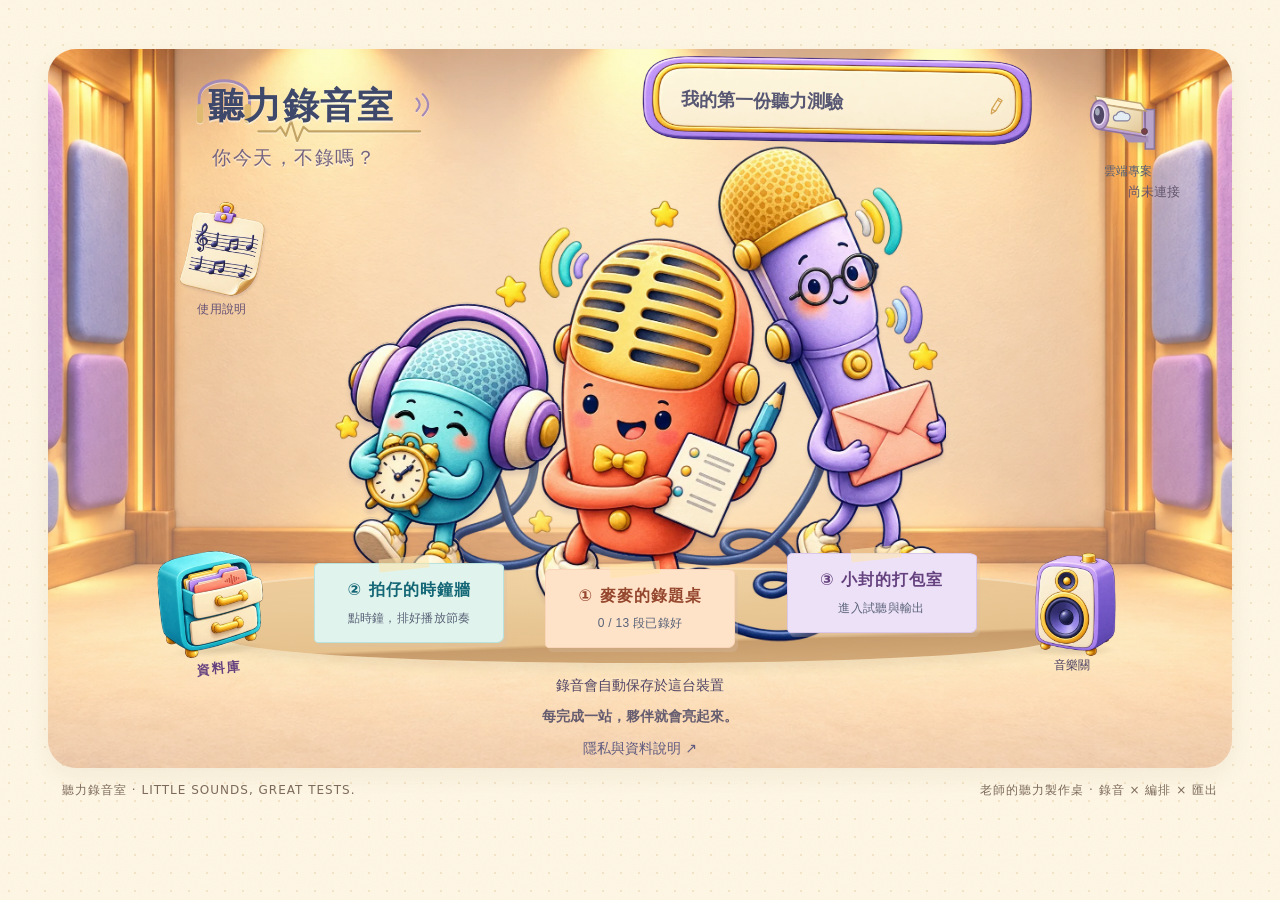
==== commit 5a0cbb5b: "v115: move 專案卡 into the 雲端專案 monitor dialog (home scene untouched); monitor caption shows 這份還沒上雲端 wh" ====
--- a/index.html
+++ b/index.html
@@ -1,4 +1,4 @@
-<!doctype html><html lang="zh-Hant"><head><meta http-equiv="Content-Security-Policy" content="default-src 'self'; script-src 'self' https://accounts.google.com https://ssl.gstatic.com; connect-src 'self' https://listening-studio-voice-chris.longpuchris.workers.dev https://www.googleapis.com https://openidconnect.googleapis.com https://accounts.google.com; frame-src https://accounts.google.com; img-src 'self' data: blob:; media-src 'self' blob:; style-src 'self' 'unsafe-inline' https://accounts.google.com/gsi/style; font-src 'self' data:; object-src 'none'; base-uri 'self'"><meta charset="utf-8"><meta name="viewport" content="width=device-width,initial-scale=1,viewport-fit=cover"><meta name="description" content="為老師打造的聽力出題工作室：錄音、編排留白、重播與完整音檔匯出。"><title>聽力錄音室｜你今天，不錄嗎？</title><link rel="stylesheet" href="style.css?v=100"><link rel="stylesheet" href="design.css?v=100"><link rel="stylesheet" href="review-design.css?v=100"><link rel="stylesheet" href="controls-v8.css?v=100"><link rel="stylesheet" href="home-spotlight.css?v=100"><link rel="stylesheet" href="personal-sync.css?v=100"><link rel="stylesheet" href="layout-v10.css?v=100"><link rel="stylesheet" href="home-layout-v10.css?v=114"><link rel="stylesheet" href="item-playback.css?v=100"><link rel="stylesheet" href="script-import.css?v=100"><link rel="stylesheet" href="studio-guide.css?v=100"><link rel="stylesheet" href="mobile-studio.css?v=100" media="(max-width:1000px)"><link rel="stylesheet" href="draft-shelf.css?v=100"><link rel="stylesheet" href="record-desk.css?v=103"><link rel="stylesheet" href="mobile-polish.css?v=100" media="(max-width:1000px)"><link rel="stylesheet" href="desk-polish.css?v=103"><link rel="stylesheet" href="record-headers.css?v=103"><link rel="stylesheet" href="ux-v104.css?v=108"><link rel="stylesheet" href="ai-voice.css?v=107"><link rel="stylesheet" href="v109-fixes.css?v=113"><link rel="stylesheet" href="project-hub.css?v=114"><script src="image-fallback.js?v=100"></script><script src="screen-fit.js?v=109"></script><link rel="manifest" href="manifest.webmanifest"><link rel="apple-touch-icon" sizes="180x180" href="app-icon-180.png"><meta name="theme-color" content="#fff0cf"><meta name="mobile-web-app-capable" content="yes"><meta name="apple-mobile-web-app-capable" content="yes"><meta name="apple-mobile-web-app-title" content="聽力錄音室"><style>.privacy-entry{display:inline-flex;align-items:center;justify-content:center;min-height:44px;padding:4px 10px;color:#605b80;font-size:14px;text-underline-offset:3px}.privacy-entry:focus-visible{outline:3px solid #008c9b;outline-offset:2px}</style></head><body>
+<!doctype html><html lang="zh-Hant"><head><meta http-equiv="Content-Security-Policy" content="default-src 'self'; script-src 'self' https://accounts.google.com https://ssl.gstatic.com; connect-src 'self' https://listening-studio-voice-chris.longpuchris.workers.dev https://www.googleapis.com https://openidconnect.googleapis.com https://accounts.google.com; frame-src https://accounts.google.com; img-src 'self' data: blob:; media-src 'self' blob:; style-src 'self' 'unsafe-inline' https://accounts.google.com/gsi/style; font-src 'self' data:; object-src 'none'; base-uri 'self'"><meta charset="utf-8"><meta name="viewport" content="width=device-width,initial-scale=1,viewport-fit=cover"><meta name="description" content="為老師打造的聽力出題工作室：錄音、編排留白、重播與完整音檔匯出。"><title>聽力錄音室｜你今天，不錄嗎？</title><link rel="stylesheet" href="style.css?v=100"><link rel="stylesheet" href="design.css?v=100"><link rel="stylesheet" href="review-design.css?v=100"><link rel="stylesheet" href="controls-v8.css?v=100"><link rel="stylesheet" href="home-spotlight.css?v=100"><link rel="stylesheet" href="personal-sync.css?v=100"><link rel="stylesheet" href="layout-v10.css?v=100"><link rel="stylesheet" href="home-layout-v10.css?v=114"><link rel="stylesheet" href="item-playback.css?v=100"><link rel="stylesheet" href="script-import.css?v=100"><link rel="stylesheet" href="studio-guide.css?v=100"><link rel="stylesheet" href="mobile-studio.css?v=100" media="(max-width:1000px)"><link rel="stylesheet" href="draft-shelf.css?v=100"><link rel="stylesheet" href="record-desk.css?v=103"><link rel="stylesheet" href="mobile-polish.css?v=100" media="(max-width:1000px)"><link rel="stylesheet" href="desk-polish.css?v=103"><link rel="stylesheet" href="record-headers.css?v=103"><link rel="stylesheet" href="ux-v104.css?v=108"><link rel="stylesheet" href="ai-voice.css?v=107"><link rel="stylesheet" href="v109-fixes.css?v=113"><link rel="stylesheet" href="project-hub.css?v=115"><script src="image-fallback.js?v=100"></script><script src="screen-fit.js?v=109"></script><link rel="manifest" href="manifest.webmanifest"><link rel="apple-touch-icon" sizes="180x180" href="app-icon-180.png"><meta name="theme-color" content="#fff0cf"><meta name="mobile-web-app-capable" content="yes"><meta name="apple-mobile-web-app-capable" content="yes"><meta name="apple-mobile-web-app-title" content="聽力錄音室"><style>.privacy-entry{display:inline-flex;align-items:center;justify-content:center;min-height:44px;padding:4px 10px;color:#605b80;font-size:14px;text-underline-offset:3px}.privacy-entry:focus-visible{outline:3px solid #008c9b;outline-offset:2px}</style></head><body>
 <svg class="svg-library" xmlns="http://www.w3.org/2000/svg"><defs><filter id="water"><feTurbulence type="fractalNoise" baseFrequency=".035" numOctaves="3" seed="8" result="noise"/><feDisplacementMap in="SourceGraphic" in2="noise" scale="3"/></filter><symbol id="i-mic" viewBox="0 0 24 24"><rect x="8" y="2" width="8" height="13" rx="4"/><path d="M5 10v2a7 7 0 0 0 14 0v-2M12 19v3m-4 0h8M9 6h6m-6 3h6"/></symbol><symbol id="i-book" viewBox="0 0 24 24"><path d="M12 5c-4-3-8-2-10-1v15c3-2 7-2 10 0 3-2 7-2 10 0V4c-3-1-6-2-10 1v14"/></symbol><symbol id="i-leaf" viewBox="0 0 24 24"><path d="M4 20c5-1 16-5 15-17C6 2 1 10 6 16M4 20 15 8"/></symbol><symbol id="i-play" viewBox="0 0 24 24"><path d="m8 4 12 8-12 8Z"/></symbol><symbol id="i-stop" viewBox="0 0 24 24"><rect x="5" y="5" width="14" height="14" rx="3"/></symbol><symbol id="i-plus" viewBox="0 0 24 24"><path d="M12 4v16M4 12h16"/></symbol><symbol id="i-up" viewBox="0 0 24 24"><path d="m5 15 7-7 7 7"/></symbol><symbol id="i-down" viewBox="0 0 24 24"><path d="m5 9 7 7 7-7"/></symbol><symbol id="i-next" viewBox="0 0 24 24"><path d="m4 4 12 8-12 8Zm16 0v16"/></symbol><symbol id="i-download" viewBox="0 0 24 24"><path d="M12 3v12m-5-5 5 5 5-5M4 16v5h16v-5"/></symbol><symbol id="i-upload" viewBox="0 0 24 24"><path d="M12 16V3m-5 5 5-5 5 5M4 16v5h16v-5"/></symbol><symbol id="i-clock" viewBox="0 0 24 24"><circle cx="12" cy="12" r="9"/><path d="M12 6v6l4 2"/></symbol><symbol id="i-sliders" viewBox="0 0 24 24"><path d="M5 3v18m7-18v18m7-18v18M2 8h6m1 8h6m1-10h6"/></symbol><symbol id="i-trash" viewBox="0 0 24 24"><path d="M3 6h18M8 6V3h8v3M6 6l1 15h10l1-15M10 10v7m4-7v7"/></symbol><symbol id="i-check" viewBox="0 0 24 24"><path d="m4 12 5 5L20 6"/></symbol><symbol id="i-headphones" viewBox="0 0 24 24"><path d="M3 14v-3a9 9 0 0 1 18 0v3"/><rect x="2" y="12" width="5" height="9" rx="2"/><rect x="17" y="12" width="5" height="9" rx="2"/></symbol><symbol id="i-spark" viewBox="0 0 24 24"><path d="m12 2 3 7 7 3-7 3-3 7-3-7-7-3 7-3ZM20 2v4m-2-2h4"/></symbol><symbol id="i-pencil" viewBox="0 0 24 24"><path d="m4 16 12-12 4 4-12 12-6 2Zm10-10 4 4M4 16l4 4M2 22l2-6"/></symbol><symbol id="art-mic" viewBox="0 0 180 130"><g filter="url(#water)"><path d="M22 29Q89 2 157 39L163 105 20 107Z" fill="#ffce53" opacity=".7"/><rect x="69" y="16" width="44" height="65" rx="22" fill="#ff795f" stroke="#554675" stroke-width="3" transform="rotate(9 91 50)"/><path d="M57 61q-4 44 37 40t36-34M91 102v14m-22 3 42-2" fill="none" stroke="#554675" stroke-width="4" stroke-linecap="round"/><path d="m82 36 21 3m-23 8 21 3m-23 8 21 3" stroke="#fff6df" stroke-width="4"/><path d="m141 24 9-11 3 16 14 4-13 6-1 13-8-11-12 1 7-9Z" fill="#7a64c0"/><path d="m26 54 14-5m-14 19 13-1m1-30 6 6" stroke="#26a9ad" stroke-width="4"/></g></symbol><symbol id="art-paper" viewBox="0 0 180 130"><g filter="url(#water)"><ellipse cx="91" cy="73" rx="76" ry="48" fill="#bfe4ed"/><path d="m48 24 71-4 17 88-75 9Z" fill="#fffaf0" stroke="#4f5384" stroke-width="2"/><path d="m63 43 42-5m-39 20 43-5m-40 20 43-5m-40 20 29-4" stroke="#baa8d9" stroke-width="4"/><path d="m117 86 21-53 10 4-21 53-10 8Z" fill="#ffb834" stroke="#786094" stroke-width="2"/><path d="m26 29 8 11 15-2-9 12 5 13-13-5-11 7 2-15-10-8 14-1Z" fill="#ff8369"/><path d="m145 98 4 8 10 2-8 6v10l-8-6-10 3 4-10-6-8Z" fill="#9b79ca"/></g></symbol><symbol id="art-clock" viewBox="0 0 180 130"><g filter="url(#water)"><path d="M13 77Q25 10 104 22T167 94Q99 136 13 77Z" fill="#f9bfcb"/><circle cx="85" cy="68" r="39" fill="#ffda57" stroke="#8055a3" stroke-width="3"/><circle cx="85" cy="68" r="31" fill="#fff9e6"/><path d="M85 44v26l18 11M57 104l-6 11m60-10 8 8M53 29l-9-8m68 7 9-9" stroke="#8055a3" fill="none" stroke-width="4" stroke-linecap="round"/><path d="m141 51 8-12v17l15 5-15 5-4 16-5-14-14-5 13-2Z" fill="#25b1a8"/></g></symbol><symbol id="art-envelope" viewBox="0 0 180 130"><g filter="url(#water)"><ellipse cx="91" cy="68" rx="77" ry="50" fill="#e0d4f3"/><path d="m33 49 107-10 10 66-108 10Z" fill="#65c8cf" stroke="#4d5889" stroke-width="2"/><path d="m34 50 60 35 47-45m-99 74 37-38m70 29-42-31" fill="none" stroke="#4d5889" stroke-width="2"/><path d="m62 29 45-5 5 40-45 5Z" fill="#fff9df"/><path d="m75 42 7 7 13-16" fill="none" stroke="#f07d69" stroke-width="4"/><path d="m148 14 5 9 11 1-7 9 3 10-10-3-9 6v-12l-9-6 11-3Z" fill="#ffbf3e"/></g></symbol><symbol id="i-share" viewBox="0 0 24 24"><path d="M12 16V2m-5 5 5-5 5 5M5 11H3v11h18V11h-2"/></symbol></defs></svg>
 <header class="topbar"><a href="#" class="brand" aria-label="聽力錄音室首頁"><span class="brand-icon"><svg><use href="#i-headphones"></use></svg></span><span><span class="wall-brand-word">聽力錄音室</span><small>你今天，不錄嗎？</small><svg class="wall-brand-drawing" viewBox="0 0 310 112" aria-hidden="true" focusable="false"><path d="M3 46V29C3 2 60 2 60 29v17" fill="none" stroke="#a58ab6" stroke-width="3.4"></path><path d="M4 39v14m54-14v14" stroke="#dfba70" stroke-width="8" stroke-linecap="round"></path><path d="M70 66h20l5-5 6 10 6-17 7 23 7-16 6 5h126" fill="none" stroke="#c4a464" stroke-width="2.5" stroke-linecap="round" stroke-linejoin="round"></path><path d="M249 29q7 7 0 14m7-19q12 12 0 24" fill="none" stroke="#a58ab6" stroke-width="2.5" stroke-linecap="round"></path></svg></span></a><div class="top-actions"></div></header>
 <main><section id="worktable" class="worktable" aria-label="圖畫出題工作桌"><div class="studio-scene-backdrop" aria-hidden="true"></div><div class="project-paper studio-nameboard"><span>這次要製作的聽力試卷</span><label><input id="homeProjectTitle" aria-label="工作桌上的試卷名稱" maxlength="80" title="編輯專案名稱"><svg aria-hidden="true"><use href="#i-pencil"></use></svg></label><small id="homeProgress">聲音還在準備中</small></div><div class="scene-characters"><div class="studio-wood-stage" aria-hidden="true"></div><div class="scene-color-patch"></div><img class="club-portrait" src="assets/microphone-friends-soft3d-delivery.webp" alt="三位麥克風夥伴：麥麥拿試卷與鉛筆，拍仔抱時鐘，小封拿信封。點選角色開始製作。" width="1374" height="1145"><button class="character-entrance entrance-record" aria-describedby="recordEntryStatus" data-action="enterRecord" aria-label="點麥麥，進入錄音出題"><span class="entry-label"><strong>麥麥的錄題桌</strong><small id="recordEntryStatus">錄下題幹與選項</small></span></button><button class="character-entrance entrance-arrange" aria-describedby="arrangeEntryStatus" data-action="enterArrange" aria-label="點拍仔，設定留白與重播"><span class="entry-label"><strong>拍仔的時鐘牆</strong><small id="arrangeEntryStatus">排好留白與重播</small></span></button><button class="character-entrance entrance-export" aria-describedby="exportEntryStatus" data-action="enterExport" aria-label="點小封，試聽與輸出音檔"><span class="entry-label"><strong>小封的打包室</strong><small id="exportEntryStatus">試聽後帶走音檔</small></span></button><button class="cabinet-entry" data-action="enterLibrary" aria-label="打開已匯出音檔資料庫"><img fetchpriority="low" src="assets/audio-library-cabinet-delivery.webp" width="1374" height="1145" alt="" aria-hidden="true"><strong>資料庫</strong><small id="libraryCount">0 份已匯出</small></button><div class="sound-preference scene-sound-prop"><button id="ambienceToggle" type="button" aria-pressed="false" aria-label="背景音樂與切換音效預設關閉，點按開啟"><img class="sound-prop-art" fetchpriority="low" src="assets/studio-speaker-delivery.webp" width="1374" height="1145" alt="" aria-hidden="true"><span class="sound-state" aria-hidden="true">音樂關</span></button></div></div><div class="finish-ticket" id="finishTicket"><span class="ticket-star" aria-hidden="true">✦</span><div><span id="saveState" role="status" aria-live="polite" class="save-state">只存在這台裝置</span><strong id="finishTitle">每完成一站，夥伴就會亮起來。</strong><a class="privacy-entry" href="privacy.html" target="_blank" rel="noopener noreferrer">隱私與資料說明 ↗</a></div></div><button type="button" class="studio-guide-prop" aria-label="使用說明" title="使用說明"><img class="guide-sheet-art" fetchpriority="low" src="assets/music-sheet-guide-delivery.webp" alt="" draggable="false" width="1374" height="1145"><span>使用說明</span></button></section>
@@ -11,4 +11,4 @@
 <div id="recordDock" class="record-dock" hidden><div class="dock-status"><span class="live-dot"></span><strong id="recordStatus" role="status" aria-live="polite">準備錄音</strong><span id="recordTimer">00:00</span></div><canvas id="liveWave" height="40" width="280"></canvas><span id="recordTarget"></span><div class="dock-actions"><button data-action="stopRecord" class="secondary"><svg><use href="#i-stop"/></svg>存下這段並停止</button><button data-action="nextRecord" class="primary"><svg><use href="#i-next"/></svg>存好，下一段</button></div></div>
 <dialog id="draftShelfDialog" aria-labelledby="draftShelfTitle"><header class="shelf-header"><div><span class="shelf-kicker">這台裝置</span><h2 id="draftShelfTitle" tabindex="-1">我的專案</h2></div><button type="button" class="shelf-cloud-link" data-hub="cloudProjects">☁ 雲端上的專案</button><button type="button" id="draftShelfClose" aria-label="關閉草稿與成品書架">×</button></header><div class="shelf-categories" role="tablist" aria-label="資料分類"><button type="button" id="shelfDraftTab" role="tab" aria-selected="true" aria-controls="draftShelfScroll" data-shelf-kind="draft">專案</button><button type="button" id="shelfExportTab" role="tab" aria-selected="false" aria-controls="draftShelfScroll" data-shelf-kind="export" tabindex="-1">已匯出成品</button></div><div class="shelf-toolbar"><label for="draftShelfSearch">搜尋</label><input id="draftShelfSearch" type="search" placeholder="輸入名稱…" autocomplete="off"><span id="draftShelfCount"></span></div><p id="draftShelfStatus" role="status" aria-live="polite"></p><div id="draftShelfScroll" class="shelf-scroll" role="tabpanel" tabindex="0" aria-labelledby="shelfDraftTab"><div id="draftShelfBooks" class="shelf-books"></div></div><div class="shelf-audio" hidden><span id="shelfAudioTitle"></span><audio id="archiveAudio" controls hidden preload="metadata"></audio></div><footer class="shelf-footer">這裡是存在這台裝置的專案；打開別份之前，目前這份會先自動收好。別台裝置做的請按「☁ 雲端上的專案」。</footer></dialog>
 <dialog id="settingsDialog"><form method="dialog"><div class="dialog-top"><h2>讓聲音更清楚</h2><button class="icon-btn" aria-label="關閉設定">×</button></div><label class="option-row"><span><strong>麥克風降噪</strong><small>請瀏覽器減少環境雜音；關閉可比較自然收音。</small></span><input id="noiseCapture" type="checkbox" checked></label><label class="option-row"><span><strong>人聲清理</strong><small>試聽與匯出時，減少低頻聲與安靜處的底噪。原音仍會保留。</small></span><input id="cleanup" type="checkbox" checked></label><label class="option-row"><span><strong>音量平衡</strong><small>調整各片段的音量，讓大小聲更一致。</small></span><input id="normalize" type="checkbox" checked></label><p class="muted">降噪效果依裝置與環境而異；無法完全移除說話聲或突然的噪音。變更麥克風降噪後，會套用在下一次錄音。</p><details id="captureOptions"><summary>收音與溫和後製</summary><p>先錄兩秒安靜再說一句，於剪輯區比較「播放原音」與一般試聽。原音仍包含瀏覽器／手機處理，不等於硬體完全無處理。</p><label class="option-row"><span><strong>回音消除</strong><small>與環境降噪分開；關閉可能保留更多環境聲。下一次錄音生效。</small></span><input id="echoCapture" type="checkbox"></label><label class="option-row"><span><strong>溫和後製（可比較）</strong><small>人聲清理不再壓低微弱尾段；音量平衡不自動放大微弱錄音，其他錄音最多放大1.5倍。可能較小聲或保留底噪，請與原音比較。不改原音；舊專案不會自動開啟。</small></span><input id="gentleProcessing" type="checkbox"></label><label>錄音編碼率提示<select id="captureBitrate"><option value="0">瀏覽器預設</option><option value="128000">128 kbps</option><option value="192000">192 kbps</option></select></label><p>較高數值不保證較好收音，會增加檔案大小；瀏覽器可調整或忽略提示，不支援時退回可用設定。WAV匯出取樣率與收音取樣率不同。</p><p id="captureDiagnostics" class="muted" aria-live="polite">錄音時請留在本頁，切換 App 或鎖屏可能停止；回來後先試聽。開始錄音後顯示本次瀏覽器實際回報，僅留本頁；不記錄裝置識別碼。</p></details><details id="roleOptions"><summary>角色與音色設定</summary><p class="role-intro">一個人也能分角色錄音。每位說話者的每一句可個別錄製、重錄或匯入音檔，再一起排進測驗。</p><div class="role-cast"><section class="role-paper role-A"><span class="role-nameplate">說話者 1</span><label>角色名稱<input type="text" data-role-name="A" maxlength="30" aria-label="說話者1名稱"></label><label>錄音音色修飾<select data-role-tone="A" aria-label="說話者1音色"><option value="natural">原聲</option><option value="bright">明亮</option><option value="warm">溫暖</option></select></label><button type="button" data-action="previewRoleA" class="secondary">裝置文字試念</button></section><section class="role-paper role-B"><span class="role-nameplate">說話者 2</span><label>角色名稱<input type="text" data-role-name="B" maxlength="30" aria-label="說話者2名稱"></label><label>錄音音色修飾<select data-role-tone="B" aria-label="說話者2音色"><option value="natural">原聲</option><option value="bright">明亮</option><option value="warm">溫暖</option></select></label><button type="button" data-action="previewRoleB" class="secondary">裝置文字試念</button></section></div><p class="role-honesty">音色修飾是本機濾波，不是 AI 換聲；原音會保留。裝置試念只供聆聽，不會加入下載音檔。</p><div class="cloud-speech-note"><strong>交給外部配音</strong><p>下載逐句腳本後自行配音，再匯入對應片段；本站不產生配音檔。</p><button type="button" class="secondary" data-action="exportVoiceScript">下載逐句配音腳本</button></div></details><button class="primary">好了，繼續錄音</button></form></dialog>
-<dialog id="structureDialog"><form method="dialog"><div class="dialog-top"><h2>段落與題目</h2><button class="icon-btn" aria-label="關閉段落管理">×</button></div><div id="structureDialogBody"></div><button class="primary">回到錄音</button></form></dialog><dialog id="sequenceDialog"><form method="dialog"><div class="dialog-top"><h2>整份播放順序</h2><button class="icon-btn" aria-label="關閉播放順序">×</button></div><div id="sequenceDialogBody"></div><button class="primary">看好了</button></form></dialog><dialog id="driveSettingsDialog"><form method="dialog"><div class="dialog-top"><h2>交件給學校（共同資料夾）</h2><button class="icon-btn" aria-label="關閉共同雲端設定">×</button></div><p class="cloud-setup-note">這裡用於交付完成的音檔／專案，不是「雲端專案」私人續編；請勿填入 OAuth Client ID。所有人使用相同接收端，檔案就會上傳到管理者指定的同一個資料夾。首次使用需完成 Google 授權，並具備資料夾編輯權限。</p><label class="cloud-field">上傳接收端（Apps Script /exec 網址）<input id="driveEndpoint" type="url" placeholder="https://script.google.com/macros/s/…/exec"></label><button type="button" class="secondary" data-action="connectSharedDrive">連接並檢查共同資料夾</button><p id="sharedDriveStatus" class="shared-drive-status">共同資料夾交件尚未設定</p><label class="cloud-field">管理者指定資料夾（網址或 ID）<input id="sharedFolderInput" type="text" placeholder="Google Drive 資料夾網址或 ID"></label><button type="button" class="secondary" data-action="configureSharedDrive">設定共同資料夾（管理者）</button><label class="cloud-project-option"><input id="includeCloudProject" type="checkbox" checked>同時上傳可修改的專案備份</label><p id="driveConnectionMessage" role="status"></p><a id="openSharedFolder" target="_blank" rel="noopener" hidden>開啟共同 Google Drive 資料夾 ↗</a><button type="button" class="quiet" data-action="copySharedSiteLink">複製已設定連線的網站連結</button><details class="cloud-help"><summary>第一次怎麼啟用？</summary><p><a href="assets/shared-google-drive-receiver.zip?v=34" download>下載 Google Drive 接收端程式與設定步驟</a></p><p>由管理者依下載包 README 建立接收端，設定 ADMIN_EMAIL；ALLOWED_ORIGINS 填 https://longpuchris-ui.github.io（不加路徑）。部署執行身分選「存取網頁應用程式的使用者」，再貼 /exec 網址按「連接並檢查共同資料夾」。管理者填入資料夾網址或 ID 後，按「設定共同資料夾（管理者）」。</p><p>此接收端目前要求完整 Google Drive 權限，並非只授權單一資料夾；請先審閱 Google 授權內容與學校政策。每位交件者也須有資料夾編輯權限。確認顯示「可上傳」後，可複製已設定連線的網站連結分享給老師。</p></details><button class="primary">收好設定</button></form></dialog><input id="audioImport" type="file" accept="audio/*" hidden><input id="projectImport" type="file" accept=".listenbook,.json,application/json" hidden><div id="toast" role="status"></div><script defer src="vendor/fflate-0.8.3.js"></script><script defer src="script-parser.js?v=100"></script><script defer src="script-project.js?v=113"></script><script defer src="audio.js?v=113"></script><script defer src="answer-codes.js?v=100"></script><script defer src="vendor/wavesurfer.min.js"></script><script defer src="vendor/regions.min.js"></script><script defer src="studio-tools.js?v=111"></script><script defer src="library.js?v=114"></script><script defer src="cloud.js?v=114"></script><script defer src="arrangements.js?v=113"></script><script defer src="ambience.js?v=100"></script><script defer src="item-playback.js?v=100"></script><script defer src="answer-code-ui.js?v=100"></script><script defer src="app.js?v=113"></script><script defer src="home-spotlight.js?v=100"></script><script defer src="sync-codec.js?v=108"></script><script type="module" src="drive-auth.mjs?v=114"></script><script defer src="home-layout-v10.js?v=100"></script><script defer src="script-import-ui.js?v=100"></script><script defer src="studio-guide.js?v=114"></script><div class="mobile-floor-atmosphere" aria-hidden="true"></div><script defer src="mobile-reading.js?v=100"></script><script defer src="desk-polish.js?v=100"></script><script defer src="ux-v104.js?v=109"></script><script defer src="ai-voice.js?v=112"></script><script defer src="project-hub.js?v=114b"></script></body></html>
+<dialog id="structureDialog"><form method="dialog"><div class="dialog-top"><h2>段落與題目</h2><button class="icon-btn" aria-label="關閉段落管理">×</button></div><div id="structureDialogBody"></div><button class="primary">回到錄音</button></form></dialog><dialog id="sequenceDialog"><form method="dialog"><div class="dialog-top"><h2>整份播放順序</h2><button class="icon-btn" aria-label="關閉播放順序">×</button></div><div id="sequenceDialogBody"></div><button class="primary">看好了</button></form></dialog><dialog id="driveSettingsDialog"><form method="dialog"><div class="dialog-top"><h2>交件給學校（共同資料夾）</h2><button class="icon-btn" aria-label="關閉共同雲端設定">×</button></div><p class="cloud-setup-note">這裡用於交付完成的音檔／專案，不是「雲端專案」私人續編；請勿填入 OAuth Client ID。所有人使用相同接收端，檔案就會上傳到管理者指定的同一個資料夾。首次使用需完成 Google 授權，並具備資料夾編輯權限。</p><label class="cloud-field">上傳接收端（Apps Script /exec 網址）<input id="driveEndpoint" type="url" placeholder="https://script.google.com/macros/s/…/exec"></label><button type="button" class="secondary" data-action="connectSharedDrive">連接並檢查共同資料夾</button><p id="sharedDriveStatus" class="shared-drive-status">共同資料夾交件尚未設定</p><label class="cloud-field">管理者指定資料夾（網址或 ID）<input id="sharedFolderInput" type="text" placeholder="Google Drive 資料夾網址或 ID"></label><button type="button" class="secondary" data-action="configureSharedDrive">設定共同資料夾（管理者）</button><label class="cloud-project-option"><input id="includeCloudProject" type="checkbox" checked>同時上傳可修改的專案備份</label><p id="driveConnectionMessage" role="status"></p><a id="openSharedFolder" target="_blank" rel="noopener" hidden>開啟共同 Google Drive 資料夾 ↗</a><button type="button" class="quiet" data-action="copySharedSiteLink">複製已設定連線的網站連結</button><details class="cloud-help"><summary>第一次怎麼啟用？</summary><p><a href="assets/shared-google-drive-receiver.zip?v=34" download>下載 Google Drive 接收端程式與設定步驟</a></p><p>由管理者依下載包 README 建立接收端，設定 ADMIN_EMAIL；ALLOWED_ORIGINS 填 https://longpuchris-ui.github.io（不加路徑）。部署執行身分選「存取網頁應用程式的使用者」，再貼 /exec 網址按「連接並檢查共同資料夾」。管理者填入資料夾網址或 ID 後，按「設定共同資料夾（管理者）」。</p><p>此接收端目前要求完整 Google Drive 權限，並非只授權單一資料夾；請先審閱 Google 授權內容與學校政策。每位交件者也須有資料夾編輯權限。確認顯示「可上傳」後，可複製已設定連線的網站連結分享給老師。</p></details><button class="primary">收好設定</button></form></dialog><input id="audioImport" type="file" accept="audio/*" hidden><input id="projectImport" type="file" accept=".listenbook,.json,application/json" hidden><div id="toast" role="status"></div><script defer src="vendor/fflate-0.8.3.js"></script><script defer src="script-parser.js?v=100"></script><script defer src="script-project.js?v=113"></script><script defer src="audio.js?v=113"></script><script defer src="answer-codes.js?v=100"></script><script defer src="vendor/wavesurfer.min.js"></script><script defer src="vendor/regions.min.js"></script><script defer src="studio-tools.js?v=111"></script><script defer src="library.js?v=114"></script><script defer src="cloud.js?v=114"></script><script defer src="arrangements.js?v=113"></script><script defer src="ambience.js?v=100"></script><script defer src="item-playback.js?v=100"></script><script defer src="answer-code-ui.js?v=100"></script><script defer src="app.js?v=113"></script><script defer src="home-spotlight.js?v=100"></script><script defer src="sync-codec.js?v=108"></script><script type="module" src="drive-auth.mjs?v=115"></script><script defer src="home-layout-v10.js?v=100"></script><script defer src="script-import-ui.js?v=100"></script><script defer src="studio-guide.js?v=115"></script><div class="mobile-floor-atmosphere" aria-hidden="true"></div><script defer src="mobile-reading.js?v=100"></script><script defer src="desk-polish.js?v=100"></script><script defer src="ux-v104.js?v=109"></script><script defer src="ai-voice.js?v=112"></script><script defer src="project-hub.js?v=115"></script></body></html>
--- a/project-hub.css
+++ b/project-hub.css
@@ -4,7 +4,7 @@
 .project-hub-bar button:hover{background:#f3eefb}
 .project-hub-bar button:focus-visible,.cloud-card button:focus-visible,.ph-choice:focus-visible{outline:3px solid #2b8a8a;outline-offset:2px}
 .ph-done{padding:4px 10px;border-radius:999px;background:#e3f4e8;color:#24683b;font:700 13px/1.2 inherit}
-.cloud-card{box-sizing:border-box;width:min(330px,calc(100% - 32px));padding:10px 12px;border-radius:16px;background:rgba(255,253,246,.96);border:2px solid #e2cf9f;box-shadow:0 6px 18px rgba(60,40,20,.18);color:#3f3226;z-index:5}
+.cloud-card{box-sizing:border-box;width:100%;margin:4px 0 12px;padding:12px 14px;border-radius:16px;background:#fffdf6;border:2px solid #e2cf9f;color:#3f3226}
 .cloud-card[data-kind=ok]{border-color:#8cc79c}
 .cloud-card[data-kind=warn]{border-color:#e7a95a}
 .cloud-card[data-kind=newer]{border-color:#6aa7d8}
@@ -20,8 +20,6 @@
 .cc-actions button{flex:1;min-height:40px;padding:4px 8px;border-radius:12px;border:1px solid #cdbb97;background:#fff;color:#3f3226;font:600 14px/1.2 inherit;cursor:pointer}
 .cc-actions button.cc-strong{background:#6d4fa3;border-color:#6d4fa3;color:#fff}
 .cc-actions button:disabled{opacity:.6;cursor:progress}
-@media (min-width:1001px){#worktable .cloud-card{position:absolute;top:200px;right:24px;width:300px;z-index:20}}
-@media (max-width:1000px){#worktable .cloud-card{position:relative;z-index:6;margin:8px auto 0;width:calc(100% - 32px);max-width:520px}.worktable .studio-guide-prop{margin-top:var(--hub-card-h,0px)}}
 .project-hub-dialog{max-width:520px;width:calc(100% - 32px);border-radius:18px;border:2px solid #d7c39a;background:#fffaf0;color:#3f3226}
 .project-hub-dialog p{line-height:1.6}
 .ph-lead{font-weight:700;color:#24683b}
@@ -31,3 +29,4 @@
 .ph-choice strong{font-size:17px}.ph-choice small{font-size:13.5px;color:#5d4e40}
 .ph-choice:hover{background:#f6f1fc}
 .shelf-cloud-link{margin-left:auto;margin-right:8px;min-height:40px;padding:4px 14px;border-radius:999px;border:1px solid #9fc0e0;background:#eef5fc;color:#1f4f7a;font-weight:700;cursor:pointer}
+.sync-detail-head{margin:14px 0 2px;font-size:14px;color:#6d5f7a}
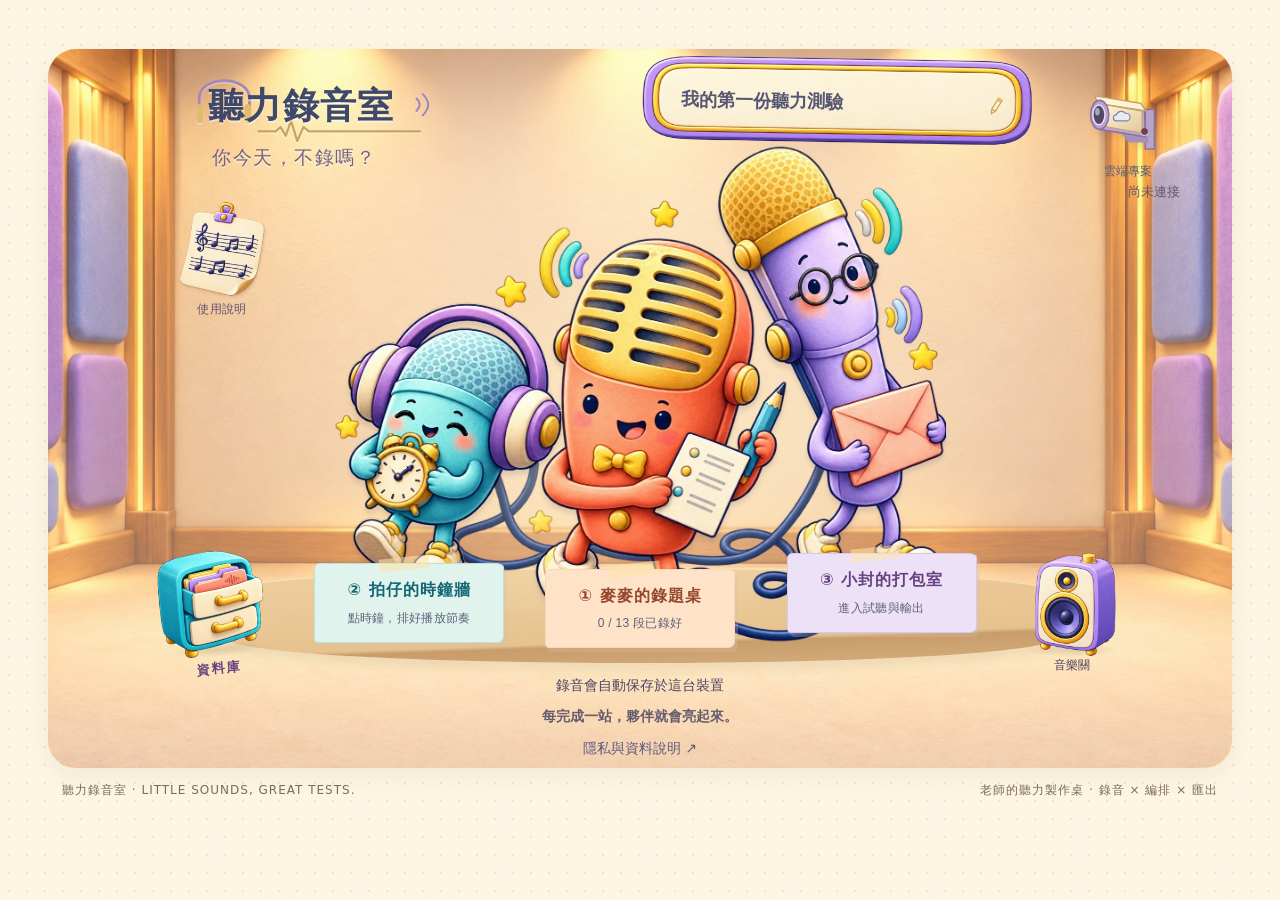
==== commit 8859f346: "v116: 恢復並存到雲端 actually resumes a paused sync before uploading Co-Authored-By: Claude Opus 5.5 <norep" ====
--- a/index.html
+++ b/index.html
@@ -11,4 +11,4 @@
 <div id="recordDock" class="record-dock" hidden><div class="dock-status"><span class="live-dot"></span><strong id="recordStatus" role="status" aria-live="polite">準備錄音</strong><span id="recordTimer">00:00</span></div><canvas id="liveWave" height="40" width="280"></canvas><span id="recordTarget"></span><div class="dock-actions"><button data-action="stopRecord" class="secondary"><svg><use href="#i-stop"/></svg>存下這段並停止</button><button data-action="nextRecord" class="primary"><svg><use href="#i-next"/></svg>存好，下一段</button></div></div>
 <dialog id="draftShelfDialog" aria-labelledby="draftShelfTitle"><header class="shelf-header"><div><span class="shelf-kicker">這台裝置</span><h2 id="draftShelfTitle" tabindex="-1">我的專案</h2></div><button type="button" class="shelf-cloud-link" data-hub="cloudProjects">☁ 雲端上的專案</button><button type="button" id="draftShelfClose" aria-label="關閉草稿與成品書架">×</button></header><div class="shelf-categories" role="tablist" aria-label="資料分類"><button type="button" id="shelfDraftTab" role="tab" aria-selected="true" aria-controls="draftShelfScroll" data-shelf-kind="draft">專案</button><button type="button" id="shelfExportTab" role="tab" aria-selected="false" aria-controls="draftShelfScroll" data-shelf-kind="export" tabindex="-1">已匯出成品</button></div><div class="shelf-toolbar"><label for="draftShelfSearch">搜尋</label><input id="draftShelfSearch" type="search" placeholder="輸入名稱…" autocomplete="off"><span id="draftShelfCount"></span></div><p id="draftShelfStatus" role="status" aria-live="polite"></p><div id="draftShelfScroll" class="shelf-scroll" role="tabpanel" tabindex="0" aria-labelledby="shelfDraftTab"><div id="draftShelfBooks" class="shelf-books"></div></div><div class="shelf-audio" hidden><span id="shelfAudioTitle"></span><audio id="archiveAudio" controls hidden preload="metadata"></audio></div><footer class="shelf-footer">這裡是存在這台裝置的專案；打開別份之前，目前這份會先自動收好。別台裝置做的請按「☁ 雲端上的專案」。</footer></dialog>
 <dialog id="settingsDialog"><form method="dialog"><div class="dialog-top"><h2>讓聲音更清楚</h2><button class="icon-btn" aria-label="關閉設定">×</button></div><label class="option-row"><span><strong>麥克風降噪</strong><small>請瀏覽器減少環境雜音；關閉可比較自然收音。</small></span><input id="noiseCapture" type="checkbox" checked></label><label class="option-row"><span><strong>人聲清理</strong><small>試聽與匯出時，減少低頻聲與安靜處的底噪。原音仍會保留。</small></span><input id="cleanup" type="checkbox" checked></label><label class="option-row"><span><strong>音量平衡</strong><small>調整各片段的音量，讓大小聲更一致。</small></span><input id="normalize" type="checkbox" checked></label><p class="muted">降噪效果依裝置與環境而異；無法完全移除說話聲或突然的噪音。變更麥克風降噪後，會套用在下一次錄音。</p><details id="captureOptions"><summary>收音與溫和後製</summary><p>先錄兩秒安靜再說一句，於剪輯區比較「播放原音」與一般試聽。原音仍包含瀏覽器／手機處理，不等於硬體完全無處理。</p><label class="option-row"><span><strong>回音消除</strong><small>與環境降噪分開；關閉可能保留更多環境聲。下一次錄音生效。</small></span><input id="echoCapture" type="checkbox"></label><label class="option-row"><span><strong>溫和後製（可比較）</strong><small>人聲清理不再壓低微弱尾段；音量平衡不自動放大微弱錄音，其他錄音最多放大1.5倍。可能較小聲或保留底噪，請與原音比較。不改原音；舊專案不會自動開啟。</small></span><input id="gentleProcessing" type="checkbox"></label><label>錄音編碼率提示<select id="captureBitrate"><option value="0">瀏覽器預設</option><option value="128000">128 kbps</option><option value="192000">192 kbps</option></select></label><p>較高數值不保證較好收音，會增加檔案大小；瀏覽器可調整或忽略提示，不支援時退回可用設定。WAV匯出取樣率與收音取樣率不同。</p><p id="captureDiagnostics" class="muted" aria-live="polite">錄音時請留在本頁，切換 App 或鎖屏可能停止；回來後先試聽。開始錄音後顯示本次瀏覽器實際回報，僅留本頁；不記錄裝置識別碼。</p></details><details id="roleOptions"><summary>角色與音色設定</summary><p class="role-intro">一個人也能分角色錄音。每位說話者的每一句可個別錄製、重錄或匯入音檔，再一起排進測驗。</p><div class="role-cast"><section class="role-paper role-A"><span class="role-nameplate">說話者 1</span><label>角色名稱<input type="text" data-role-name="A" maxlength="30" aria-label="說話者1名稱"></label><label>錄音音色修飾<select data-role-tone="A" aria-label="說話者1音色"><option value="natural">原聲</option><option value="bright">明亮</option><option value="warm">溫暖</option></select></label><button type="button" data-action="previewRoleA" class="secondary">裝置文字試念</button></section><section class="role-paper role-B"><span class="role-nameplate">說話者 2</span><label>角色名稱<input type="text" data-role-name="B" maxlength="30" aria-label="說話者2名稱"></label><label>錄音音色修飾<select data-role-tone="B" aria-label="說話者2音色"><option value="natural">原聲</option><option value="bright">明亮</option><option value="warm">溫暖</option></select></label><button type="button" data-action="previewRoleB" class="secondary">裝置文字試念</button></section></div><p class="role-honesty">音色修飾是本機濾波，不是 AI 換聲；原音會保留。裝置試念只供聆聽，不會加入下載音檔。</p><div class="cloud-speech-note"><strong>交給外部配音</strong><p>下載逐句腳本後自行配音，再匯入對應片段；本站不產生配音檔。</p><button type="button" class="secondary" data-action="exportVoiceScript">下載逐句配音腳本</button></div></details><button class="primary">好了，繼續錄音</button></form></dialog>
-<dialog id="structureDialog"><form method="dialog"><div class="dialog-top"><h2>段落與題目</h2><button class="icon-btn" aria-label="關閉段落管理">×</button></div><div id="structureDialogBody"></div><button class="primary">回到錄音</button></form></dialog><dialog id="sequenceDialog"><form method="dialog"><div class="dialog-top"><h2>整份播放順序</h2><button class="icon-btn" aria-label="關閉播放順序">×</button></div><div id="sequenceDialogBody"></div><button class="primary">看好了</button></form></dialog><dialog id="driveSettingsDialog"><form method="dialog"><div class="dialog-top"><h2>交件給學校（共同資料夾）</h2><button class="icon-btn" aria-label="關閉共同雲端設定">×</button></div><p class="cloud-setup-note">這裡用於交付完成的音檔／專案，不是「雲端專案」私人續編；請勿填入 OAuth Client ID。所有人使用相同接收端，檔案就會上傳到管理者指定的同一個資料夾。首次使用需完成 Google 授權，並具備資料夾編輯權限。</p><label class="cloud-field">上傳接收端（Apps Script /exec 網址）<input id="driveEndpoint" type="url" placeholder="https://script.google.com/macros/s/…/exec"></label><button type="button" class="secondary" data-action="connectSharedDrive">連接並檢查共同資料夾</button><p id="sharedDriveStatus" class="shared-drive-status">共同資料夾交件尚未設定</p><label class="cloud-field">管理者指定資料夾（網址或 ID）<input id="sharedFolderInput" type="text" placeholder="Google Drive 資料夾網址或 ID"></label><button type="button" class="secondary" data-action="configureSharedDrive">設定共同資料夾（管理者）</button><label class="cloud-project-option"><input id="includeCloudProject" type="checkbox" checked>同時上傳可修改的專案備份</label><p id="driveConnectionMessage" role="status"></p><a id="openSharedFolder" target="_blank" rel="noopener" hidden>開啟共同 Google Drive 資料夾 ↗</a><button type="button" class="quiet" data-action="copySharedSiteLink">複製已設定連線的網站連結</button><details class="cloud-help"><summary>第一次怎麼啟用？</summary><p><a href="assets/shared-google-drive-receiver.zip?v=34" download>下載 Google Drive 接收端程式與設定步驟</a></p><p>由管理者依下載包 README 建立接收端，設定 ADMIN_EMAIL；ALLOWED_ORIGINS 填 https://longpuchris-ui.github.io（不加路徑）。部署執行身分選「存取網頁應用程式的使用者」，再貼 /exec 網址按「連接並檢查共同資料夾」。管理者填入資料夾網址或 ID 後，按「設定共同資料夾（管理者）」。</p><p>此接收端目前要求完整 Google Drive 權限，並非只授權單一資料夾；請先審閱 Google 授權內容與學校政策。每位交件者也須有資料夾編輯權限。確認顯示「可上傳」後，可複製已設定連線的網站連結分享給老師。</p></details><button class="primary">收好設定</button></form></dialog><input id="audioImport" type="file" accept="audio/*" hidden><input id="projectImport" type="file" accept=".listenbook,.json,application/json" hidden><div id="toast" role="status"></div><script defer src="vendor/fflate-0.8.3.js"></script><script defer src="script-parser.js?v=100"></script><script defer src="script-project.js?v=113"></script><script defer src="audio.js?v=113"></script><script defer src="answer-codes.js?v=100"></script><script defer src="vendor/wavesurfer.min.js"></script><script defer src="vendor/regions.min.js"></script><script defer src="studio-tools.js?v=111"></script><script defer src="library.js?v=114"></script><script defer src="cloud.js?v=114"></script><script defer src="arrangements.js?v=113"></script><script defer src="ambience.js?v=100"></script><script defer src="item-playback.js?v=100"></script><script defer src="answer-code-ui.js?v=100"></script><script defer src="app.js?v=113"></script><script defer src="home-spotlight.js?v=100"></script><script defer src="sync-codec.js?v=108"></script><script type="module" src="drive-auth.mjs?v=115"></script><script defer src="home-layout-v10.js?v=100"></script><script defer src="script-import-ui.js?v=100"></script><script defer src="studio-guide.js?v=115"></script><div class="mobile-floor-atmosphere" aria-hidden="true"></div><script defer src="mobile-reading.js?v=100"></script><script defer src="desk-polish.js?v=100"></script><script defer src="ux-v104.js?v=109"></script><script defer src="ai-voice.js?v=112"></script><script defer src="project-hub.js?v=115"></script></body></html>
+<dialog id="structureDialog"><form method="dialog"><div class="dialog-top"><h2>段落與題目</h2><button class="icon-btn" aria-label="關閉段落管理">×</button></div><div id="structureDialogBody"></div><button class="primary">回到錄音</button></form></dialog><dialog id="sequenceDialog"><form method="dialog"><div class="dialog-top"><h2>整份播放順序</h2><button class="icon-btn" aria-label="關閉播放順序">×</button></div><div id="sequenceDialogBody"></div><button class="primary">看好了</button></form></dialog><dialog id="driveSettingsDialog"><form method="dialog"><div class="dialog-top"><h2>交件給學校（共同資料夾）</h2><button class="icon-btn" aria-label="關閉共同雲端設定">×</button></div><p class="cloud-setup-note">這裡用於交付完成的音檔／專案，不是「雲端專案」私人續編；請勿填入 OAuth Client ID。所有人使用相同接收端，檔案就會上傳到管理者指定的同一個資料夾。首次使用需完成 Google 授權，並具備資料夾編輯權限。</p><label class="cloud-field">上傳接收端（Apps Script /exec 網址）<input id="driveEndpoint" type="url" placeholder="https://script.google.com/macros/s/…/exec"></label><button type="button" class="secondary" data-action="connectSharedDrive">連接並檢查共同資料夾</button><p id="sharedDriveStatus" class="shared-drive-status">共同資料夾交件尚未設定</p><label class="cloud-field">管理者指定資料夾（網址或 ID）<input id="sharedFolderInput" type="text" placeholder="Google Drive 資料夾網址或 ID"></label><button type="button" class="secondary" data-action="configureSharedDrive">設定共同資料夾（管理者）</button><label class="cloud-project-option"><input id="includeCloudProject" type="checkbox" checked>同時上傳可修改的專案備份</label><p id="driveConnectionMessage" role="status"></p><a id="openSharedFolder" target="_blank" rel="noopener" hidden>開啟共同 Google Drive 資料夾 ↗</a><button type="button" class="quiet" data-action="copySharedSiteLink">複製已設定連線的網站連結</button><details class="cloud-help"><summary>第一次怎麼啟用？</summary><p><a href="assets/shared-google-drive-receiver.zip?v=34" download>下載 Google Drive 接收端程式與設定步驟</a></p><p>由管理者依下載包 README 建立接收端，設定 ADMIN_EMAIL；ALLOWED_ORIGINS 填 https://longpuchris-ui.github.io（不加路徑）。部署執行身分選「存取網頁應用程式的使用者」，再貼 /exec 網址按「連接並檢查共同資料夾」。管理者填入資料夾網址或 ID 後，按「設定共同資料夾（管理者）」。</p><p>此接收端目前要求完整 Google Drive 權限，並非只授權單一資料夾；請先審閱 Google 授權內容與學校政策。每位交件者也須有資料夾編輯權限。確認顯示「可上傳」後，可複製已設定連線的網站連結分享給老師。</p></details><button class="primary">收好設定</button></form></dialog><input id="audioImport" type="file" accept="audio/*" hidden><input id="projectImport" type="file" accept=".listenbook,.json,application/json" hidden><div id="toast" role="status"></div><script defer src="vendor/fflate-0.8.3.js"></script><script defer src="script-parser.js?v=100"></script><script defer src="script-project.js?v=113"></script><script defer src="audio.js?v=113"></script><script defer src="answer-codes.js?v=100"></script><script defer src="vendor/wavesurfer.min.js"></script><script defer src="vendor/regions.min.js"></script><script defer src="studio-tools.js?v=111"></script><script defer src="library.js?v=114"></script><script defer src="cloud.js?v=114"></script><script defer src="arrangements.js?v=113"></script><script defer src="ambience.js?v=100"></script><script defer src="item-playback.js?v=100"></script><script defer src="answer-code-ui.js?v=100"></script><script defer src="app.js?v=113"></script><script defer src="home-spotlight.js?v=100"></script><script defer src="sync-codec.js?v=108"></script><script type="module" src="drive-auth.mjs?v=116"></script><script defer src="home-layout-v10.js?v=100"></script><script defer src="script-import-ui.js?v=100"></script><script defer src="studio-guide.js?v=115"></script><div class="mobile-floor-atmosphere" aria-hidden="true"></div><script defer src="mobile-reading.js?v=100"></script><script defer src="desk-polish.js?v=100"></script><script defer src="ux-v104.js?v=109"></script><script defer src="ai-voice.js?v=112"></script><script defer src="project-hub.js?v=115"></script></body></html>
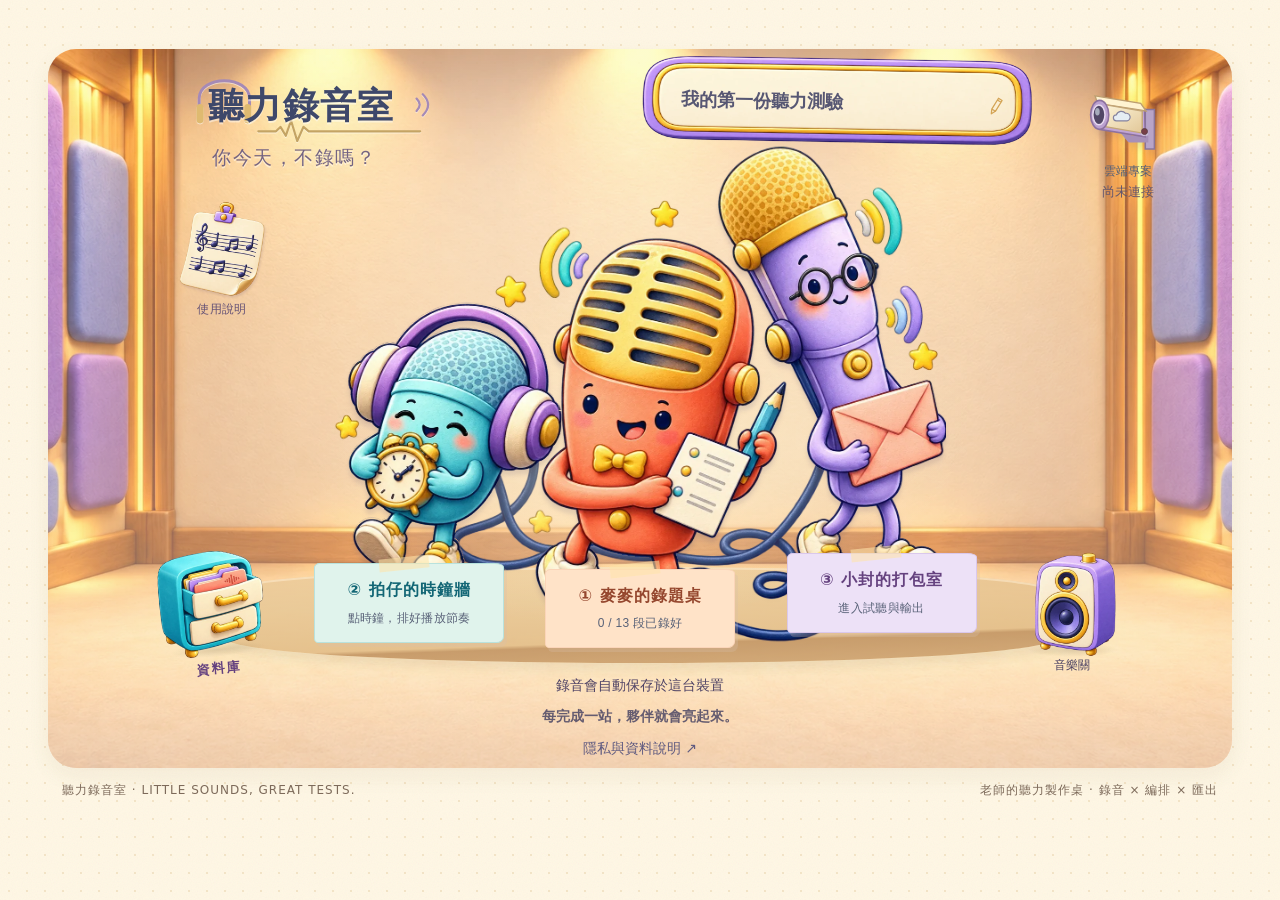
==== commit fa6e35f0: "v118: tidy placement — 開新專案 drawer in 資料庫, 結案 in 小封 after export, cloud dialog cloud-only (details f" ====
--- a/index.html
+++ b/index.html
@@ -1,4 +1,4 @@
-<!doctype html><html lang="zh-Hant"><head><meta http-equiv="Content-Security-Policy" content="default-src 'self'; script-src 'self' https://accounts.google.com https://ssl.gstatic.com; connect-src 'self' https://listening-studio-voice-chris.longpuchris.workers.dev https://www.googleapis.com https://openidconnect.googleapis.com https://accounts.google.com; frame-src https://accounts.google.com; img-src 'self' data: blob:; media-src 'self' blob:; style-src 'self' 'unsafe-inline' https://accounts.google.com/gsi/style; font-src 'self' data:; object-src 'none'; base-uri 'self'"><meta charset="utf-8"><meta name="viewport" content="width=device-width,initial-scale=1,viewport-fit=cover"><meta name="description" content="為老師打造的聽力出題工作室：錄音、編排留白、重播與完整音檔匯出。"><title>聽力錄音室｜你今天，不錄嗎？</title><link rel="stylesheet" href="style.css?v=100"><link rel="stylesheet" href="design.css?v=100"><link rel="stylesheet" href="review-design.css?v=100"><link rel="stylesheet" href="controls-v8.css?v=100"><link rel="stylesheet" href="home-spotlight.css?v=100"><link rel="stylesheet" href="personal-sync.css?v=100"><link rel="stylesheet" href="layout-v10.css?v=100"><link rel="stylesheet" href="home-layout-v10.css?v=114"><link rel="stylesheet" href="item-playback.css?v=100"><link rel="stylesheet" href="script-import.css?v=100"><link rel="stylesheet" href="studio-guide.css?v=100"><link rel="stylesheet" href="mobile-studio.css?v=100" media="(max-width:1000px)"><link rel="stylesheet" href="draft-shelf.css?v=100"><link rel="stylesheet" href="record-desk.css?v=103"><link rel="stylesheet" href="mobile-polish.css?v=100" media="(max-width:1000px)"><link rel="stylesheet" href="desk-polish.css?v=103"><link rel="stylesheet" href="record-headers.css?v=103"><link rel="stylesheet" href="ux-v104.css?v=108"><link rel="stylesheet" href="ai-voice.css?v=107"><link rel="stylesheet" href="v109-fixes.css?v=113"><link rel="stylesheet" href="project-hub.css?v=115"><script src="image-fallback.js?v=100"></script><script src="screen-fit.js?v=109"></script><link rel="manifest" href="manifest.webmanifest"><link rel="apple-touch-icon" sizes="180x180" href="app-icon-180.png"><meta name="theme-color" content="#fff0cf"><meta name="mobile-web-app-capable" content="yes"><meta name="apple-mobile-web-app-capable" content="yes"><meta name="apple-mobile-web-app-title" content="聽力錄音室"><style>.privacy-entry{display:inline-flex;align-items:center;justify-content:center;min-height:44px;padding:4px 10px;color:#605b80;font-size:14px;text-underline-offset:3px}.privacy-entry:focus-visible{outline:3px solid #008c9b;outline-offset:2px}</style></head><body>
+<!doctype html><html lang="zh-Hant"><head><meta http-equiv="Content-Security-Policy" content="default-src 'self'; script-src 'self' https://accounts.google.com https://ssl.gstatic.com; connect-src 'self' https://listening-studio-voice-chris.longpuchris.workers.dev https://www.googleapis.com https://openidconnect.googleapis.com https://accounts.google.com; frame-src https://accounts.google.com; img-src 'self' data: blob:; media-src 'self' blob:; style-src 'self' 'unsafe-inline' https://accounts.google.com/gsi/style; font-src 'self' data:; object-src 'none'; base-uri 'self'"><meta charset="utf-8"><meta name="viewport" content="width=device-width,initial-scale=1,viewport-fit=cover"><meta name="description" content="為老師打造的聽力出題工作室：錄音、編排留白、重播與完整音檔匯出。"><title>聽力錄音室｜你今天，不錄嗎？</title><link rel="stylesheet" href="style.css?v=100"><link rel="stylesheet" href="design.css?v=100"><link rel="stylesheet" href="review-design.css?v=100"><link rel="stylesheet" href="controls-v8.css?v=100"><link rel="stylesheet" href="home-spotlight.css?v=100"><link rel="stylesheet" href="personal-sync.css?v=100"><link rel="stylesheet" href="layout-v10.css?v=100"><link rel="stylesheet" href="home-layout-v10.css?v=114"><link rel="stylesheet" href="item-playback.css?v=100"><link rel="stylesheet" href="script-import.css?v=100"><link rel="stylesheet" href="studio-guide.css?v=118"><link rel="stylesheet" href="mobile-studio.css?v=100" media="(max-width:1000px)"><link rel="stylesheet" href="draft-shelf.css?v=100"><link rel="stylesheet" href="record-desk.css?v=103"><link rel="stylesheet" href="mobile-polish.css?v=100" media="(max-width:1000px)"><link rel="stylesheet" href="desk-polish.css?v=103"><link rel="stylesheet" href="record-headers.css?v=103"><link rel="stylesheet" href="ux-v104.css?v=108"><link rel="stylesheet" href="ai-voice.css?v=107"><link rel="stylesheet" href="v109-fixes.css?v=113"><link rel="stylesheet" href="project-hub.css?v=118"><link rel="stylesheet" href="v118-tidy.css?v=118"><script src="image-fallback.js?v=100"></script><script src="screen-fit.js?v=109"></script><link rel="manifest" href="manifest.webmanifest"><link rel="apple-touch-icon" sizes="180x180" href="app-icon-180.png"><meta name="theme-color" content="#fff0cf"><meta name="mobile-web-app-capable" content="yes"><meta name="apple-mobile-web-app-capable" content="yes"><meta name="apple-mobile-web-app-title" content="聽力錄音室"><style>.privacy-entry{display:inline-flex;align-items:center;justify-content:center;min-height:44px;padding:4px 10px;color:#605b80;font-size:14px;text-underline-offset:3px}.privacy-entry:focus-visible{outline:3px solid #008c9b;outline-offset:2px}</style></head><body>
 <svg class="svg-library" xmlns="http://www.w3.org/2000/svg"><defs><filter id="water"><feTurbulence type="fractalNoise" baseFrequency=".035" numOctaves="3" seed="8" result="noise"/><feDisplacementMap in="SourceGraphic" in2="noise" scale="3"/></filter><symbol id="i-mic" viewBox="0 0 24 24"><rect x="8" y="2" width="8" height="13" rx="4"/><path d="M5 10v2a7 7 0 0 0 14 0v-2M12 19v3m-4 0h8M9 6h6m-6 3h6"/></symbol><symbol id="i-book" viewBox="0 0 24 24"><path d="M12 5c-4-3-8-2-10-1v15c3-2 7-2 10 0 3-2 7-2 10 0V4c-3-1-6-2-10 1v14"/></symbol><symbol id="i-leaf" viewBox="0 0 24 24"><path d="M4 20c5-1 16-5 15-17C6 2 1 10 6 16M4 20 15 8"/></symbol><symbol id="i-play" viewBox="0 0 24 24"><path d="m8 4 12 8-12 8Z"/></symbol><symbol id="i-stop" viewBox="0 0 24 24"><rect x="5" y="5" width="14" height="14" rx="3"/></symbol><symbol id="i-plus" viewBox="0 0 24 24"><path d="M12 4v16M4 12h16"/></symbol><symbol id="i-up" viewBox="0 0 24 24"><path d="m5 15 7-7 7 7"/></symbol><symbol id="i-down" viewBox="0 0 24 24"><path d="m5 9 7 7 7-7"/></symbol><symbol id="i-next" viewBox="0 0 24 24"><path d="m4 4 12 8-12 8Zm16 0v16"/></symbol><symbol id="i-download" viewBox="0 0 24 24"><path d="M12 3v12m-5-5 5 5 5-5M4 16v5h16v-5"/></symbol><symbol id="i-upload" viewBox="0 0 24 24"><path d="M12 16V3m-5 5 5-5 5 5M4 16v5h16v-5"/></symbol><symbol id="i-clock" viewBox="0 0 24 24"><circle cx="12" cy="12" r="9"/><path d="M12 6v6l4 2"/></symbol><symbol id="i-sliders" viewBox="0 0 24 24"><path d="M5 3v18m7-18v18m7-18v18M2 8h6m1 8h6m1-10h6"/></symbol><symbol id="i-trash" viewBox="0 0 24 24"><path d="M3 6h18M8 6V3h8v3M6 6l1 15h10l1-15M10 10v7m4-7v7"/></symbol><symbol id="i-check" viewBox="0 0 24 24"><path d="m4 12 5 5L20 6"/></symbol><symbol id="i-headphones" viewBox="0 0 24 24"><path d="M3 14v-3a9 9 0 0 1 18 0v3"/><rect x="2" y="12" width="5" height="9" rx="2"/><rect x="17" y="12" width="5" height="9" rx="2"/></symbol><symbol id="i-spark" viewBox="0 0 24 24"><path d="m12 2 3 7 7 3-7 3-3 7-3-7-7-3 7-3ZM20 2v4m-2-2h4"/></symbol><symbol id="i-pencil" viewBox="0 0 24 24"><path d="m4 16 12-12 4 4-12 12-6 2Zm10-10 4 4M4 16l4 4M2 22l2-6"/></symbol><symbol id="art-mic" viewBox="0 0 180 130"><g filter="url(#water)"><path d="M22 29Q89 2 157 39L163 105 20 107Z" fill="#ffce53" opacity=".7"/><rect x="69" y="16" width="44" height="65" rx="22" fill="#ff795f" stroke="#554675" stroke-width="3" transform="rotate(9 91 50)"/><path d="M57 61q-4 44 37 40t36-34M91 102v14m-22 3 42-2" fill="none" stroke="#554675" stroke-width="4" stroke-linecap="round"/><path d="m82 36 21 3m-23 8 21 3m-23 8 21 3" stroke="#fff6df" stroke-width="4"/><path d="m141 24 9-11 3 16 14 4-13 6-1 13-8-11-12 1 7-9Z" fill="#7a64c0"/><path d="m26 54 14-5m-14 19 13-1m1-30 6 6" stroke="#26a9ad" stroke-width="4"/></g></symbol><symbol id="art-paper" viewBox="0 0 180 130"><g filter="url(#water)"><ellipse cx="91" cy="73" rx="76" ry="48" fill="#bfe4ed"/><path d="m48 24 71-4 17 88-75 9Z" fill="#fffaf0" stroke="#4f5384" stroke-width="2"/><path d="m63 43 42-5m-39 20 43-5m-40 20 43-5m-40 20 29-4" stroke="#baa8d9" stroke-width="4"/><path d="m117 86 21-53 10 4-21 53-10 8Z" fill="#ffb834" stroke="#786094" stroke-width="2"/><path d="m26 29 8 11 15-2-9 12 5 13-13-5-11 7 2-15-10-8 14-1Z" fill="#ff8369"/><path d="m145 98 4 8 10 2-8 6v10l-8-6-10 3 4-10-6-8Z" fill="#9b79ca"/></g></symbol><symbol id="art-clock" viewBox="0 0 180 130"><g filter="url(#water)"><path d="M13 77Q25 10 104 22T167 94Q99 136 13 77Z" fill="#f9bfcb"/><circle cx="85" cy="68" r="39" fill="#ffda57" stroke="#8055a3" stroke-width="3"/><circle cx="85" cy="68" r="31" fill="#fff9e6"/><path d="M85 44v26l18 11M57 104l-6 11m60-10 8 8M53 29l-9-8m68 7 9-9" stroke="#8055a3" fill="none" stroke-width="4" stroke-linecap="round"/><path d="m141 51 8-12v17l15 5-15 5-4 16-5-14-14-5 13-2Z" fill="#25b1a8"/></g></symbol><symbol id="art-envelope" viewBox="0 0 180 130"><g filter="url(#water)"><ellipse cx="91" cy="68" rx="77" ry="50" fill="#e0d4f3"/><path d="m33 49 107-10 10 66-108 10Z" fill="#65c8cf" stroke="#4d5889" stroke-width="2"/><path d="m34 50 60 35 47-45m-99 74 37-38m70 29-42-31" fill="none" stroke="#4d5889" stroke-width="2"/><path d="m62 29 45-5 5 40-45 5Z" fill="#fff9df"/><path d="m75 42 7 7 13-16" fill="none" stroke="#f07d69" stroke-width="4"/><path d="m148 14 5 9 11 1-7 9 3 10-10-3-9 6v-12l-9-6 11-3Z" fill="#ffbf3e"/></g></symbol><symbol id="i-share" viewBox="0 0 24 24"><path d="M12 16V2m-5 5 5-5 5 5M5 11H3v11h18V11h-2"/></symbol></defs></svg>
 <header class="topbar"><a href="#" class="brand" aria-label="聽力錄音室首頁"><span class="brand-icon"><svg><use href="#i-headphones"></use></svg></span><span><span class="wall-brand-word">聽力錄音室</span><small>你今天，不錄嗎？</small><svg class="wall-brand-drawing" viewBox="0 0 310 112" aria-hidden="true" focusable="false"><path d="M3 46V29C3 2 60 2 60 29v17" fill="none" stroke="#a58ab6" stroke-width="3.4"></path><path d="M4 39v14m54-14v14" stroke="#dfba70" stroke-width="8" stroke-linecap="round"></path><path d="M70 66h20l5-5 6 10 6-17 7 23 7-16 6 5h126" fill="none" stroke="#c4a464" stroke-width="2.5" stroke-linecap="round" stroke-linejoin="round"></path><path d="M249 29q7 7 0 14m7-19q12 12 0 24" fill="none" stroke="#a58ab6" stroke-width="2.5" stroke-linecap="round"></path></svg></span></a><div class="top-actions"></div></header>
 <main><section id="worktable" class="worktable" aria-label="圖畫出題工作桌"><div class="studio-scene-backdrop" aria-hidden="true"></div><div class="project-paper studio-nameboard"><span>這次要製作的聽力試卷</span><label><input id="homeProjectTitle" aria-label="工作桌上的試卷名稱" maxlength="80" title="編輯專案名稱"><svg aria-hidden="true"><use href="#i-pencil"></use></svg></label><small id="homeProgress">聲音還在準備中</small></div><div class="scene-characters"><div class="studio-wood-stage" aria-hidden="true"></div><div class="scene-color-patch"></div><img class="club-portrait" src="assets/microphone-friends-soft3d-delivery.webp" alt="三位麥克風夥伴：麥麥拿試卷與鉛筆，拍仔抱時鐘，小封拿信封。點選角色開始製作。" width="1374" height="1145"><button class="character-entrance entrance-record" aria-describedby="recordEntryStatus" data-action="enterRecord" aria-label="點麥麥，進入錄音出題"><span class="entry-label"><strong>麥麥的錄題桌</strong><small id="recordEntryStatus">錄下題幹與選項</small></span></button><button class="character-entrance entrance-arrange" aria-describedby="arrangeEntryStatus" data-action="enterArrange" aria-label="點拍仔，設定留白與重播"><span class="entry-label"><strong>拍仔的時鐘牆</strong><small id="arrangeEntryStatus">排好留白與重播</small></span></button><button class="character-entrance entrance-export" aria-describedby="exportEntryStatus" data-action="enterExport" aria-label="點小封，試聽與輸出音檔"><span class="entry-label"><strong>小封的打包室</strong><small id="exportEntryStatus">試聽後帶走音檔</small></span></button><button class="cabinet-entry" data-action="enterLibrary" aria-label="打開已匯出音檔資料庫"><img fetchpriority="low" src="assets/audio-library-cabinet-delivery.webp" width="1374" height="1145" alt="" aria-hidden="true"><strong>資料庫</strong><small id="libraryCount">0 份已匯出</small></button><div class="sound-preference scene-sound-prop"><button id="ambienceToggle" type="button" aria-pressed="false" aria-label="背景音樂與切換音效預設關閉，點按開啟"><img class="sound-prop-art" fetchpriority="low" src="assets/studio-speaker-delivery.webp" width="1374" height="1145" alt="" aria-hidden="true"><span class="sound-state" aria-hidden="true">音樂關</span></button></div></div><div class="finish-ticket" id="finishTicket"><span class="ticket-star" aria-hidden="true">✦</span><div><span id="saveState" role="status" aria-live="polite" class="save-state">只存在這台裝置</span><strong id="finishTitle">每完成一站，夥伴就會亮起來。</strong><a class="privacy-entry" href="privacy.html" target="_blank" rel="noopener noreferrer">隱私與資料說明 ↗</a></div></div><button type="button" class="studio-guide-prop" aria-label="使用說明" title="使用說明"><img class="guide-sheet-art" fetchpriority="low" src="assets/music-sheet-guide-delivery.webp" alt="" draggable="false" width="1374" height="1145"><span>使用說明</span></button></section>
@@ -6,9 +6,9 @@
 <nav class="tabs" aria-label="製作步驟"><button data-tab="record" class="active"><svg><use href="#i-mic"/></svg><span>錄下聲音</span><small>01</small></button><button data-tab="arrange"><svg><use href="#i-clock"/></svg><span>編排與留白</span><small>02</small></button><button data-tab="export"><svg><use href="#i-headphones"/></svg><span>試聽與下載</span><small>03</small></button></nav>
 <div id="recordPage" class="page"><img class="room-art" src="assets/room-record.webp" width="1536" height="1024" loading="lazy" decoding="async" aria-hidden="true" alt=""><div class="workspace"><aside class="contents"><div class="aside-heading">試卷目錄<span>TEST CONTENTS</span></div><div id="chapterNav"></div><button class="add-chapter" data-action="addSection"><svg><use href="#i-plus"/></svg>添一個大題</button></aside><div class="record-content"><div class="spread-edge" aria-hidden="true"><span>♪</span><span>✦</span><span>♫</span></div><div class="chapter-heading"><span class="workspace-mascot" data-workspace-mascot="record" aria-hidden="true"><img src="assets/maimai-recording.webp" width="1145" height="1374" alt="" loading="lazy" decoding="async"></span><div><span class="eyebrow" id="chapterNumber">PROLOGUE</span><h2 id="chapterTitle">測驗開場錄音</h2><p id="chapterDesc">先錄下中英文說明與開始提醒，帶學生進入測驗。</p></div><div class="chapter-art" id="chapterArt" aria-hidden="true"></div><span class="page-number" id="pageNumber">01</span></div><div class="record-tools"><span class="workspace-mascot mascot-landscape" data-workspace-mascot="record" aria-hidden="true"><img src="assets/maimai-recording.webp" width="1145" height="1374" alt="" loading="lazy" decoding="async"></span><button class="focus-recording-button" data-action="focusRecording" aria-pressed="false" aria-label="切換專心錄音模式"><svg aria-hidden="true"><use href="#i-mic"/></svg>專心錄音</button><label class="switch-label"><input type="checkbox" id="autoNext" checked><span class="switch"></span>連續錄下一段</label><label class="silence-label">停頓 <select id="silenceThreshold"><option value="1.5">1.5 秒</option><option value="2" selected>2 秒</option><option value="3">3 秒</option></select> 換段</label><button class="quiet" data-action="micSettings" title="錄音與降噪設定"><svg><use href="#i-sliders"/></svg><span>錄音設定</span></button></div><div id="clips"></div><div id="mobileRecordDeck" class="mobile-record-deck" hidden></div><div id="chapterActions"></div><div class="tip"><p><strong>麥麥提醒你</strong> 連續錄音時，說完停頓後會保存；倒數結束再錄下一段。</p></div></div></div></div>
 <div id="arrangePage" class="page" hidden><img class="room-art" src="assets/room-arrange-soft.webp" width="1536" height="1024" loading="lazy" decoding="async" aria-hidden="true" alt=""><div class="page-intro"><span class="workspace-mascot" data-workspace-mascot="arrange" aria-hidden="true"><img src="assets/paizai-timing.webp" width="1224" height="1285" alt="" loading="lazy" decoding="async"></span><div class="page-decoration" aria-hidden="true"><svg><use href="#art-clock"/></svg></div><span class="eyebrow">02 / THE RHYTHM DESK</span><h2>替每一道題，留好思考的時間。</h2><p>設定一次，整份聽力測驗都會依照你的節奏播放。</p></div><div class="timing-page-nav"><button data-action="previousTiming">← 上一項</button><span id="timingPageCount">1 / 8</span><button data-action="nextTiming">下一項 →</button></div><div class="setting-grid" id="timingSettings"></div><button class="sequence-open" data-action="openSequence"><span class="mobile-preserved-copy">查看整份播放順序</span><span class="desktop-refined-copy">檢視播放流程</span></button><div class="rhythm-confirm"><button class="primary" data-action="confirmRhythm"><img class="action-character" src="assets/paizai-timing.webp" width="1224" height="1285" alt="" aria-hidden="true" loading="lazy" decoding="async"><svg><use href="#i-check"/></svg><span>節奏設定好了<small>儲存在這份專案，不必離開此頁</small></span></button><p id="rhythmConfirmedText">按下確認，收好這份試卷的留白與重播設定。</p></div><div class="sequence-panel"><h3><svg><use href="#i-book"/></svg>整份聽力測驗，會這樣播放</h3><div id="sequence"></div><p class="muted">開場段落依自訂順序各播放一次，開始與結束提醒也各一次。大題引導語會跟著大題重播。</p></div></div>
-<div id="exportPage" class="page" hidden><img class="room-art" src="assets/room-export-left.webp" width="1536" height="1024" loading="lazy" decoding="async" aria-hidden="true" alt=""><div class="page-intro"><span class="workspace-mascot" data-workspace-mascot="export" aria-hidden="true"><img src="assets/xiaofeng-export.webp" width="1145" height="1374" alt="" loading="lazy" decoding="async"></span><div class="page-decoration" aria-hidden="true"><svg><use href="#art-envelope"/></svg></div><span class="eyebrow">03 / THE FINISHING ROOM</span><h2>你的聽力試卷，準備發聲！</h2><p>錄好的片段與留白，會一起收進同一個 WAV 音檔。</p></div><div class="export-layout"><div class="export-main"><h3 id="exportTitle"></h3><p id="exportSummary"></p><div id="exportWarnings"></div><div class="export-control-group"><div class="export-options"><label><input id="allowMissing" type="checkbox"><span class="export-missing-original">允許略過尚未錄製的片段（僅供草稿）</span><span class="export-missing-desktop">略過未錄片段（草稿）</span></label><label>音質 <select id="sampleRate"><option value="44100">44.1 kHz · 標準音質</option><option value="22050">22.05 kHz · 較小檔案</option></select></label></div><button id="buildButton" class="primary assemble-button" data-action="build"><img class="action-character" src="assets/xiaofeng-export.webp" width="1145" height="1374" alt="" aria-hidden="true" loading="lazy" decoding="async"><svg aria-hidden="true"><use href="#art-envelope"/></svg><span>串成完整聽力檔<small>把聲音打包帶走</small></span></button><div id="exportStatus" role="status"></div></div><div id="exportResult" hidden><audio id="fullAudio" controls preload="metadata"></audio><div class="shared-drive-action"><button class="primary" data-action="uploadSharedDrive"><svg aria-hidden="true"><use href="#i-upload"/></svg><span id="driveUploadLabel">交件給學校</span></button><button class="drive-settings-link" data-action="driveSettings" aria-label="共同資料夾交件設定"><svg aria-hidden="true"><use href="#i-sliders"/></svg></button><small id="sharedDriveTarget">由管理者指定大家共用的資料夾</small></div><div class="file-share-actions"><button class="secondary" data-action="shareAudio"><svg aria-hidden="true"><use href="#i-share"/></svg>分享至 LINE／其他 App</button></div><p class="file-share-note">使用手機系統分享，選擇 LINE、檔案或已安裝的雲端 App。可用選項依裝置而異；不支援時請先下載音檔。</p><a id="downloadAudio" class="primary download-sticker"><svg><use href="#i-download"/></svg>下載聽力音檔</a></div></div><button type="button" class="export-guide-open">保存與匯出說明</button><aside class="export-note"><h3>試卷打包，下一次接著做。</h3><p>回資料庫「備份目前專案」保留可編輯原音與設定；換裝置也可從首頁啟用私人同步並確認上傳完成。</p><hr><h4>聽力檔小筆記</h4><p>WAV 格式可保留清晰人聲，方便在教室播放或交給其他老師。匯出前，請先完整試聽一次。</p></aside></div></div>
-<div id="libraryPage" class="page" hidden><img class="room-art" src="assets/room-library-posters.webp" width="1536" height="1024" loading="lazy" decoding="async" aria-hidden="true" alt=""><div class="page-intro"><span class="eyebrow">THE AUDIO ARCHIVE</span><h2>資料庫</h2><p id="librarySummary">已匯出的音檔與可編輯專案，收好在這裡。</p></div><div class="library-project-tools" aria-label="可編輯專案備份與復原"><button class="secondary" data-action="importScript">匯入錄音稿／直接寫</button><button data-action="backup" class="secondary" title="下載專案備份"><svg aria-hidden="true"><use href="#i-download"></use></svg>下載專案檔（自己留存）</button><button data-action="restore" class="secondary" title="開啟專案備份" aria-label="開啟專案備份"><svg aria-hidden="true"><use href="#i-upload"></use></svg>打開專案檔</button></div><div class="library-wall-entrances"><div class="library-collection-entries" aria-label="本機資料分類"><button id="draftShelfEntry" class="draft-shelf-entry" type="button" data-action="openDraftShelf" aria-haspopup="dialog" aria-controls="draftShelfDialog"><img class="wall-poster-art" src="assets/poster-rehearsal.webp" width="768" height="512" loading="lazy" decoding="async" alt="" aria-hidden="true"><svg viewBox="0 0 60 64" aria-hidden="true"><path d="M13 7 48 4q5 0 5 5v43l-38 5q-8 0-8-7V14q0-6 6-7" fill="#80618f" stroke="#634375" stroke-width="2"/><path d="m16 9 32-3v43l-32 4z" fill="#fff1ce" stroke="#cfae71" stroke-width="2"/><path d="m10 51 38-4v7l-35 5q-6-1-3-7" fill="#f9e2b3" stroke="#785580" stroke-width="2"/><path d="m22 23 20-2m-20 7 20-2m-20 7 20-2m-20 7 20-2" stroke="#b69ab8" stroke-width="1.5"/><path d="M33 21v15q-7-2-6 3t8 0V25l7-2v10q-7-2-6 3t8 0V19z" fill="#79558d"/></svg><span>我的專案<small id="draftEntryCount">這台的專案</small></span></button><button id="exportShelfEntry" class="draft-shelf-entry" type="button" data-action="openExportShelf" aria-haspopup="dialog" aria-controls="draftShelfDialog"><img class="wall-poster-art" src="assets/poster-performance.webp" width="768" height="512" loading="lazy" decoding="async" alt="" aria-hidden="true"><svg viewBox="0 0 60 64" aria-hidden="true"><path d="M13 7 48 4q5 0 5 5v43l-38 5q-8 0-8-7V14q0-6 6-7" fill="#548679" stroke="#46665c" stroke-width="2"/><path d="m16 9 32-3v43l-32 4z" fill="#fff1ce" stroke="#cfae71" stroke-width="2"/><path d="m10 51 38-4v7l-35 5q-6-1-3-7" fill="#f9e2b3" stroke="#785580" stroke-width="2"/><path d="m22 23 20-2m-20 7 20-2m-20 7 20-2m-20 7 20-2" stroke="#b69ab8" stroke-width="1.5"/><path d="M33 21v15q-7-2-6 3t8 0V25l7-2v10q-7-2-6 3t8 0V19z" fill="#548679"/></svg><span>已匯出成品<small id="exportEntryCount">WAV 與可續編專案</small></span></button></div><div class="library-board-foot"><p class="library-local-note">本機資料；跨裝置請備份，或從首頁連接私人雲端。共用電腦用完請<a href="privacy.html#shared-computer" target="_blank" rel="noopener">清除這台裝置的資料 ↗</a></p></div></div><button type="button" class="library-shared-crate" data-action="driveSettings" aria-label="共同資料夾交件設定" title="共同資料夾交件設定"><svg class="mobile-crate" viewBox="0 0 90 70" aria-hidden="true"><path d="m9 25 59-8 15 13-57 13z" fill="#ebc696" stroke="#a46e36" stroke-width="2"/><path d="M12 24v-14l14-4 13 10 15-4 12 12" fill="#d2b3e0" stroke="#9370ab" stroke-width="2"/><path d="m9 25 17 18v23L9 50z" fill="#b77b40" stroke="#94602e" stroke-width="2"/><path d="m26 43 57-13v26L26 66z" fill="#d7a15b" stroke="#94602e" stroke-width="2"/><path d="m44 44 23-5v6l-23 5z" fill="#96642f"/></svg><span>交件給學校</span></button></div><div class="book-footer"><span>從第一句說明，到最後一道題，都準備好了。</span><span>Made for teachers, with a little color. <svg><use href="#i-leaf"/></svg></span></div></section><footer class="site-footer"><span>聽力錄音室 · LITTLE SOUNDS, GREAT TESTS.</span><span>老師的聽力製作桌 · 錄音 × 編排 × 匯出</span></footer></main>
+<div id="exportPage" class="page" hidden><img class="room-art" src="assets/room-export-left.webp" width="1536" height="1024" loading="lazy" decoding="async" aria-hidden="true" alt=""><div class="page-intro"><span class="workspace-mascot" data-workspace-mascot="export" aria-hidden="true"><img src="assets/xiaofeng-export.webp" width="1145" height="1374" alt="" loading="lazy" decoding="async"></span><div class="page-decoration" aria-hidden="true"><svg><use href="#art-envelope"/></svg></div><span class="eyebrow">03 / THE FINISHING ROOM</span><h2>你的聽力試卷，準備發聲！</h2><p>錄好的片段與留白，會一起收進同一個 WAV 音檔。</p></div><div class="export-layout"><div class="export-main"><h3 id="exportTitle"></h3><p id="exportSummary"></p><div id="exportWarnings"></div><div class="export-control-group"><div class="export-options"><label><input id="allowMissing" type="checkbox"><span class="export-missing-original">允許略過尚未錄製的片段（僅供草稿）</span><span class="export-missing-desktop">略過未錄片段（草稿）</span></label><label>音質 <select id="sampleRate"><option value="44100">44.1 kHz · 標準音質</option><option value="22050">22.05 kHz · 較小檔案</option></select></label></div><button id="buildButton" class="primary assemble-button" data-action="build"><img class="action-character" src="assets/xiaofeng-export.webp" width="1145" height="1374" alt="" aria-hidden="true" loading="lazy" decoding="async"><svg aria-hidden="true"><use href="#art-envelope"/></svg><span>串成完整聽力檔<small>把聲音打包帶走</small></span></button><div id="exportStatus" role="status"></div></div><div id="exportResult" hidden><audio id="fullAudio" controls preload="metadata"></audio><div class="shared-drive-action"><button class="primary" data-action="uploadSharedDrive"><svg aria-hidden="true"><use href="#i-upload"/></svg><span id="driveUploadLabel">交件給學校</span></button><button class="drive-settings-link" data-action="driveSettings" aria-label="共同資料夾交件設定"><svg aria-hidden="true"><use href="#i-sliders"/></svg></button><small id="sharedDriveTarget">由管理者指定大家共用的資料夾</small></div><div class="file-share-actions"><button class="secondary" data-action="shareAudio"><svg aria-hidden="true"><use href="#i-share"/></svg>分享至 LINE／其他 App</button></div><p class="file-share-note">使用手機系統分享，選擇 LINE、檔案或已安裝的雲端 App。可用選項依裝置而異；不支援時請先下載音檔。</p><a id="downloadAudio" class="primary download-sticker"><svg><use href="#i-download"/></svg>下載聽力音檔</a></div></div><button type="button" class="export-guide-open">保存與匯出說明</button><aside class="export-note"><h3>試卷打包，下一次接著做。</h3><p>到資料庫按「下載專案檔」，留一份可再編輯的原音與設定；要換裝置接著做，點首頁的雲端專案「存到雲端」，等顯示「已同步」再換。</p><hr><h4>聽力檔小筆記</h4><p>WAV 格式可保留清晰人聲，方便在教室播放或交給其他老師。匯出前，請先完整試聽一次。</p></aside></div></div>
+<div id="libraryPage" class="page" hidden><img class="room-art" src="assets/room-library-posters.webp" width="1536" height="1024" loading="lazy" decoding="async" aria-hidden="true" alt=""><div class="page-intro"><span class="eyebrow">THE AUDIO ARCHIVE</span><h2>資料庫</h2><p id="librarySummary">已匯出的音檔與可編輯專案，收好在這裡。</p></div><div class="library-project-tools" aria-label="開新、打開與下載專案"><button class="secondary library-new" type="button" data-hub="new" title="空白開始，或匯入錄音稿">＋ 開新專案<small>空白／匯入錄音稿</small></button><button data-action="restore" class="secondary" title="打開之前下載的專案檔" aria-label="打開專案檔"><svg aria-hidden="true"><use href="#i-upload"></use></svg>打開專案檔</button><button data-action="backup" class="secondary" title="把目前這份專案下載成檔案，自己留存"><svg aria-hidden="true"><use href="#i-download"></use></svg>下載專案檔</button></div><button hidden type="button" data-action="importScript">匯入錄音稿／直接寫</button><div class="library-wall-entrances"><div class="library-collection-entries" aria-label="本機資料分類"><button id="draftShelfEntry" class="draft-shelf-entry" type="button" data-action="openDraftShelf" aria-haspopup="dialog" aria-controls="draftShelfDialog"><img class="wall-poster-art" src="assets/poster-rehearsal.webp" width="768" height="512" loading="lazy" decoding="async" alt="" aria-hidden="true"><svg viewBox="0 0 60 64" aria-hidden="true"><path d="M13 7 48 4q5 0 5 5v43l-38 5q-8 0-8-7V14q0-6 6-7" fill="#80618f" stroke="#634375" stroke-width="2"/><path d="m16 9 32-3v43l-32 4z" fill="#fff1ce" stroke="#cfae71" stroke-width="2"/><path d="m10 51 38-4v7l-35 5q-6-1-3-7" fill="#f9e2b3" stroke="#785580" stroke-width="2"/><path d="m22 23 20-2m-20 7 20-2m-20 7 20-2m-20 7 20-2" stroke="#b69ab8" stroke-width="1.5"/><path d="M33 21v15q-7-2-6 3t8 0V25l7-2v10q-7-2-6 3t8 0V19z" fill="#79558d"/></svg><span>我的專案<small id="draftEntryCount">這台的專案</small></span></button><button id="exportShelfEntry" class="draft-shelf-entry" type="button" data-action="openExportShelf" aria-haspopup="dialog" aria-controls="draftShelfDialog"><img class="wall-poster-art" src="assets/poster-performance.webp" width="768" height="512" loading="lazy" decoding="async" alt="" aria-hidden="true"><svg viewBox="0 0 60 64" aria-hidden="true"><path d="M13 7 48 4q5 0 5 5v43l-38 5q-8 0-8-7V14q0-6 6-7" fill="#548679" stroke="#46665c" stroke-width="2"/><path d="m16 9 32-3v43l-32 4z" fill="#fff1ce" stroke="#cfae71" stroke-width="2"/><path d="m10 51 38-4v7l-35 5q-6-1-3-7" fill="#f9e2b3" stroke="#785580" stroke-width="2"/><path d="m22 23 20-2m-20 7 20-2m-20 7 20-2m-20 7 20-2" stroke="#b69ab8" stroke-width="1.5"/><path d="M33 21v15q-7-2-6 3t8 0V25l7-2v10q-7-2-6 3t8 0V19z" fill="#548679"/></svg><span>已匯出成品<small id="exportEntryCount">WAV 與可續編專案</small></span></button></div><div class="library-board-foot"><p class="library-local-note">這些都存在這台裝置；要換裝置接著做，用首頁的「雲端專案」或「下載專案檔」。共用電腦用完請<a href="privacy.html#shared-computer" target="_blank" rel="noopener">清除這台裝置的資料 ↗</a></p></div></div><button type="button" class="library-shared-crate" data-action="driveSettings" aria-label="共同資料夾交件設定" title="共同資料夾交件設定"><svg class="mobile-crate" viewBox="0 0 90 70" aria-hidden="true"><path d="m9 25 59-8 15 13-57 13z" fill="#ebc696" stroke="#a46e36" stroke-width="2"/><path d="M12 24v-14l14-4 13 10 15-4 12 12" fill="#d2b3e0" stroke="#9370ab" stroke-width="2"/><path d="m9 25 17 18v23L9 50z" fill="#b77b40" stroke="#94602e" stroke-width="2"/><path d="m26 43 57-13v26L26 66z" fill="#d7a15b" stroke="#94602e" stroke-width="2"/><path d="m44 44 23-5v6l-23 5z" fill="#96642f"/></svg><span>交件給學校</span></button></div><div class="book-footer"><span>從第一句說明，到最後一道題，都準備好了。</span><span>Made for teachers, with a little color. <svg><use href="#i-leaf"/></svg></span></div></section><footer class="site-footer"><span>聽力錄音室 · LITTLE SOUNDS, GREAT TESTS.</span><span>老師的聽力製作桌 · 錄音 × 編排 × 匯出</span></footer></main>
 <div id="recordDock" class="record-dock" hidden><div class="dock-status"><span class="live-dot"></span><strong id="recordStatus" role="status" aria-live="polite">準備錄音</strong><span id="recordTimer">00:00</span></div><canvas id="liveWave" height="40" width="280"></canvas><span id="recordTarget"></span><div class="dock-actions"><button data-action="stopRecord" class="secondary"><svg><use href="#i-stop"/></svg>存下這段並停止</button><button data-action="nextRecord" class="primary"><svg><use href="#i-next"/></svg>存好，下一段</button></div></div>
 <dialog id="draftShelfDialog" aria-labelledby="draftShelfTitle"><header class="shelf-header"><div><span class="shelf-kicker">這台裝置</span><h2 id="draftShelfTitle" tabindex="-1">我的專案</h2></div><button type="button" class="shelf-cloud-link" data-hub="cloudProjects">☁ 雲端上的專案</button><button type="button" id="draftShelfClose" aria-label="關閉草稿與成品書架">×</button></header><div class="shelf-categories" role="tablist" aria-label="資料分類"><button type="button" id="shelfDraftTab" role="tab" aria-selected="true" aria-controls="draftShelfScroll" data-shelf-kind="draft">專案</button><button type="button" id="shelfExportTab" role="tab" aria-selected="false" aria-controls="draftShelfScroll" data-shelf-kind="export" tabindex="-1">已匯出成品</button></div><div class="shelf-toolbar"><label for="draftShelfSearch">搜尋</label><input id="draftShelfSearch" type="search" placeholder="輸入名稱…" autocomplete="off"><span id="draftShelfCount"></span></div><p id="draftShelfStatus" role="status" aria-live="polite"></p><div id="draftShelfScroll" class="shelf-scroll" role="tabpanel" tabindex="0" aria-labelledby="shelfDraftTab"><div id="draftShelfBooks" class="shelf-books"></div></div><div class="shelf-audio" hidden><span id="shelfAudioTitle"></span><audio id="archiveAudio" controls hidden preload="metadata"></audio></div><footer class="shelf-footer">這裡是存在這台裝置的專案；打開別份之前，目前這份會先自動收好。別台裝置做的請按「☁ 雲端上的專案」。</footer></dialog>
 <dialog id="settingsDialog"><form method="dialog"><div class="dialog-top"><h2>讓聲音更清楚</h2><button class="icon-btn" aria-label="關閉設定">×</button></div><label class="option-row"><span><strong>麥克風降噪</strong><small>請瀏覽器減少環境雜音；關閉可比較自然收音。</small></span><input id="noiseCapture" type="checkbox" checked></label><label class="option-row"><span><strong>人聲清理</strong><small>試聽與匯出時，減少低頻聲與安靜處的底噪。原音仍會保留。</small></span><input id="cleanup" type="checkbox" checked></label><label class="option-row"><span><strong>音量平衡</strong><small>調整各片段的音量，讓大小聲更一致。</small></span><input id="normalize" type="checkbox" checked></label><p class="muted">降噪效果依裝置與環境而異；無法完全移除說話聲或突然的噪音。變更麥克風降噪後，會套用在下一次錄音。</p><details id="captureOptions"><summary>收音與溫和後製</summary><p>先錄兩秒安靜再說一句，於剪輯區比較「播放原音」與一般試聽。原音仍包含瀏覽器／手機處理，不等於硬體完全無處理。</p><label class="option-row"><span><strong>回音消除</strong><small>與環境降噪分開；關閉可能保留更多環境聲。下一次錄音生效。</small></span><input id="echoCapture" type="checkbox"></label><label class="option-row"><span><strong>溫和後製（可比較）</strong><small>人聲清理不再壓低微弱尾段；音量平衡不自動放大微弱錄音，其他錄音最多放大1.5倍。可能較小聲或保留底噪，請與原音比較。不改原音；舊專案不會自動開啟。</small></span><input id="gentleProcessing" type="checkbox"></label><label>錄音編碼率提示<select id="captureBitrate"><option value="0">瀏覽器預設</option><option value="128000">128 kbps</option><option value="192000">192 kbps</option></select></label><p>較高數值不保證較好收音，會增加檔案大小；瀏覽器可調整或忽略提示，不支援時退回可用設定。WAV匯出取樣率與收音取樣率不同。</p><p id="captureDiagnostics" class="muted" aria-live="polite">錄音時請留在本頁，切換 App 或鎖屏可能停止；回來後先試聽。開始錄音後顯示本次瀏覽器實際回報，僅留本頁；不記錄裝置識別碼。</p></details><details id="roleOptions"><summary>角色與音色設定</summary><p class="role-intro">一個人也能分角色錄音。每位說話者的每一句可個別錄製、重錄或匯入音檔，再一起排進測驗。</p><div class="role-cast"><section class="role-paper role-A"><span class="role-nameplate">說話者 1</span><label>角色名稱<input type="text" data-role-name="A" maxlength="30" aria-label="說話者1名稱"></label><label>錄音音色修飾<select data-role-tone="A" aria-label="說話者1音色"><option value="natural">原聲</option><option value="bright">明亮</option><option value="warm">溫暖</option></select></label><button type="button" data-action="previewRoleA" class="secondary">裝置文字試念</button></section><section class="role-paper role-B"><span class="role-nameplate">說話者 2</span><label>角色名稱<input type="text" data-role-name="B" maxlength="30" aria-label="說話者2名稱"></label><label>錄音音色修飾<select data-role-tone="B" aria-label="說話者2音色"><option value="natural">原聲</option><option value="bright">明亮</option><option value="warm">溫暖</option></select></label><button type="button" data-action="previewRoleB" class="secondary">裝置文字試念</button></section></div><p class="role-honesty">音色修飾是本機濾波，不是 AI 換聲；原音會保留。裝置試念只供聆聽，不會加入下載音檔。</p><div class="cloud-speech-note"><strong>交給外部配音</strong><p>下載逐句腳本後自行配音，再匯入對應片段；本站不產生配音檔。</p><button type="button" class="secondary" data-action="exportVoiceScript">下載逐句配音腳本</button></div></details><button class="primary">好了，繼續錄音</button></form></dialog>
-<dialog id="structureDialog"><form method="dialog"><div class="dialog-top"><h2>段落與題目</h2><button class="icon-btn" aria-label="關閉段落管理">×</button></div><div id="structureDialogBody"></div><button class="primary">回到錄音</button></form></dialog><dialog id="sequenceDialog"><form method="dialog"><div class="dialog-top"><h2>整份播放順序</h2><button class="icon-btn" aria-label="關閉播放順序">×</button></div><div id="sequenceDialogBody"></div><button class="primary">看好了</button></form></dialog><dialog id="driveSettingsDialog"><form method="dialog"><div class="dialog-top"><h2>交件給學校（共同資料夾）</h2><button class="icon-btn" aria-label="關閉共同雲端設定">×</button></div><p class="cloud-setup-note">這裡用於交付完成的音檔／專案，不是「雲端專案」私人續編；請勿填入 OAuth Client ID。所有人使用相同接收端，檔案就會上傳到管理者指定的同一個資料夾。首次使用需完成 Google 授權，並具備資料夾編輯權限。</p><label class="cloud-field">上傳接收端（Apps Script /exec 網址）<input id="driveEndpoint" type="url" placeholder="https://script.google.com/macros/s/…/exec"></label><button type="button" class="secondary" data-action="connectSharedDrive">連接並檢查共同資料夾</button><p id="sharedDriveStatus" class="shared-drive-status">共同資料夾交件尚未設定</p><label class="cloud-field">管理者指定資料夾（網址或 ID）<input id="sharedFolderInput" type="text" placeholder="Google Drive 資料夾網址或 ID"></label><button type="button" class="secondary" data-action="configureSharedDrive">設定共同資料夾（管理者）</button><label class="cloud-project-option"><input id="includeCloudProject" type="checkbox" checked>同時上傳可修改的專案備份</label><p id="driveConnectionMessage" role="status"></p><a id="openSharedFolder" target="_blank" rel="noopener" hidden>開啟共同 Google Drive 資料夾 ↗</a><button type="button" class="quiet" data-action="copySharedSiteLink">複製已設定連線的網站連結</button><details class="cloud-help"><summary>第一次怎麼啟用？</summary><p><a href="assets/shared-google-drive-receiver.zip?v=34" download>下載 Google Drive 接收端程式與設定步驟</a></p><p>由管理者依下載包 README 建立接收端，設定 ADMIN_EMAIL；ALLOWED_ORIGINS 填 https://longpuchris-ui.github.io（不加路徑）。部署執行身分選「存取網頁應用程式的使用者」，再貼 /exec 網址按「連接並檢查共同資料夾」。管理者填入資料夾網址或 ID 後，按「設定共同資料夾（管理者）」。</p><p>此接收端目前要求完整 Google Drive 權限，並非只授權單一資料夾；請先審閱 Google 授權內容與學校政策。每位交件者也須有資料夾編輯權限。確認顯示「可上傳」後，可複製已設定連線的網站連結分享給老師。</p></details><button class="primary">收好設定</button></form></dialog><input id="audioImport" type="file" accept="audio/*" hidden><input id="projectImport" type="file" accept=".listenbook,.json,application/json" hidden><div id="toast" role="status"></div><script defer src="vendor/fflate-0.8.3.js"></script><script defer src="script-parser.js?v=100"></script><script defer src="script-project.js?v=113"></script><script defer src="audio.js?v=113"></script><script defer src="answer-codes.js?v=100"></script><script defer src="vendor/wavesurfer.min.js"></script><script defer src="vendor/regions.min.js"></script><script defer src="studio-tools.js?v=111"></script><script defer src="library.js?v=114"></script><script defer src="cloud.js?v=114"></script><script defer src="arrangements.js?v=113"></script><script defer src="ambience.js?v=100"></script><script defer src="item-playback.js?v=100"></script><script defer src="answer-code-ui.js?v=100"></script><script defer src="app.js?v=113"></script><script defer src="home-spotlight.js?v=100"></script><script defer src="sync-codec.js?v=108"></script><script type="module" src="drive-auth.mjs?v=116"></script><script defer src="home-layout-v10.js?v=100"></script><script defer src="script-import-ui.js?v=100"></script><script defer src="studio-guide.js?v=115"></script><div class="mobile-floor-atmosphere" aria-hidden="true"></div><script defer src="mobile-reading.js?v=100"></script><script defer src="desk-polish.js?v=100"></script><script defer src="ux-v104.js?v=109"></script><script defer src="ai-voice.js?v=112"></script><script defer src="project-hub.js?v=115"></script></body></html>
+<dialog id="structureDialog"><form method="dialog"><div class="dialog-top"><h2>段落與題目</h2><button class="icon-btn" aria-label="關閉段落管理">×</button></div><div id="structureDialogBody"></div><button class="primary">回到錄音</button></form></dialog><dialog id="sequenceDialog"><form method="dialog"><div class="dialog-top"><h2>整份播放順序</h2><button class="icon-btn" aria-label="關閉播放順序">×</button></div><div id="sequenceDialogBody"></div><button class="primary">看好了</button></form></dialog><dialog id="driveSettingsDialog"><form method="dialog"><div class="dialog-top"><h2>交件給學校（共同資料夾）</h2><button class="icon-btn" aria-label="關閉共同雲端設定">×</button></div><p class="cloud-setup-note">這裡用於交付完成的音檔／專案，不是「雲端專案」私人續編；請勿填入 OAuth Client ID。所有人使用相同接收端，檔案就會上傳到管理者指定的同一個資料夾。首次使用需完成 Google 授權，並具備資料夾編輯權限。</p><label class="cloud-field">上傳接收端（Apps Script /exec 網址）<input id="driveEndpoint" type="url" placeholder="https://script.google.com/macros/s/…/exec"></label><button type="button" class="secondary" data-action="connectSharedDrive">連接並檢查共同資料夾</button><p id="sharedDriveStatus" class="shared-drive-status">共同資料夾交件尚未設定</p><label class="cloud-field">管理者指定資料夾（網址或 ID）<input id="sharedFolderInput" type="text" placeholder="Google Drive 資料夾網址或 ID"></label><button type="button" class="secondary" data-action="configureSharedDrive">設定共同資料夾（管理者）</button><label class="cloud-project-option"><input id="includeCloudProject" type="checkbox" checked>同時上傳可修改的專案備份</label><p id="driveConnectionMessage" role="status"></p><a id="openSharedFolder" target="_blank" rel="noopener" hidden>開啟共同 Google Drive 資料夾 ↗</a><button type="button" class="quiet" data-action="copySharedSiteLink">複製已設定連線的網站連結</button><details class="cloud-help"><summary>第一次怎麼啟用？</summary><p><a href="assets/shared-google-drive-receiver.zip?v=34" download>下載 Google Drive 接收端程式與設定步驟</a></p><p>由管理者依下載包 README 建立接收端，設定 ADMIN_EMAIL；ALLOWED_ORIGINS 填 https://longpuchris-ui.github.io（不加路徑）。部署執行身分選「存取網頁應用程式的使用者」，再貼 /exec 網址按「連接並檢查共同資料夾」。管理者填入資料夾網址或 ID 後，按「設定共同資料夾（管理者）」。</p><p>此接收端目前要求完整 Google Drive 權限，並非只授權單一資料夾；請先審閱 Google 授權內容與學校政策。每位交件者也須有資料夾編輯權限。確認顯示「可上傳」後，可複製已設定連線的網站連結分享給老師。</p></details><button class="primary">收好設定</button></form></dialog><input id="audioImport" type="file" accept="audio/*" hidden><input id="projectImport" type="file" accept=".listenbook,.json,application/json" hidden><div id="toast" role="status"></div><script defer src="vendor/fflate-0.8.3.js"></script><script defer src="script-parser.js?v=100"></script><script defer src="script-project.js?v=113"></script><script defer src="audio.js?v=113"></script><script defer src="answer-codes.js?v=100"></script><script defer src="vendor/wavesurfer.min.js"></script><script defer src="vendor/regions.min.js"></script><script defer src="studio-tools.js?v=111"></script><script defer src="library.js?v=114"></script><script defer src="cloud.js?v=114"></script><script defer src="arrangements.js?v=113"></script><script defer src="ambience.js?v=100"></script><script defer src="item-playback.js?v=100"></script><script defer src="answer-code-ui.js?v=100"></script><script defer src="app.js?v=118"></script><script defer src="home-spotlight.js?v=100"></script><script defer src="sync-codec.js?v=108"></script><script type="module" src="drive-auth.mjs?v=118"></script><script defer src="home-layout-v10.js?v=100"></script><script defer src="script-import-ui.js?v=100"></script><script defer src="studio-guide.js?v=118"></script><div class="mobile-floor-atmosphere" aria-hidden="true"></div><script defer src="mobile-reading.js?v=100"></script><script defer src="desk-polish.js?v=100"></script><script defer src="ux-v104.js?v=118"></script><script defer src="ai-voice.js?v=112"></script><script defer src="project-hub.js?v=118"></script></body></html>
--- a/studio-guide.css
+++ b/studio-guide.css
@@ -12,3 +12,14 @@
 
 .cloud-guide-steps{font-size:15px;padding-left:1.5em;line-height:1.7;margin:12px 0}.cloud-guide-steps li+li{margin-top:12px}.cloud-guide-steps strong{font-weight:600;font-synthesis:none}
 @media(max-width:600px){.cloud-guide-steps{font-size:16px}}
+
+/* v117 說明文件：雲端小卡 */
+.sg-rule{margin:10px 0;padding:10px 14px;border-radius:12px;background:#e1f3ea;color:#1f6b4f;font-weight:700}
+.sg-h{margin:16px 0 4px;font-size:16px;color:#4b3a6b}
+.sg-status{display:grid;grid-template-columns:minmax(0,max-content) minmax(0,1fr);gap:8px 12px;margin:8px 0;font-size:15px;line-height:1.6}
+.sg-status dt{display:flex;flex-wrap:wrap;gap:4px;align-items:flex-start}
+.sg-status dd{margin:0;min-width:0}
+.sg-chip{display:inline-block;padding:1px 10px;border-radius:999px;font-weight:700;font-size:14px;white-space:nowrap}
+.sg-ok{background:#d9f0df;color:#24683b}.sg-busy{background:#efe8fa;color:#5b3f93}.sg-warn{background:#fbe5c6;color:#7a4600}.sg-new{background:#dceaf7;color:#1f5d8f}.sg-bad{background:#f8e1e1;color:#8f2b2b}
+.sg-list{margin:6px 0;padding-left:1.3em;line-height:1.7}
+@media (max-width:600px){.sg-status{grid-template-columns:1fr;gap:2px}.sg-status dd{margin-bottom:8px}}
--- a/v118-tidy.css
+++ b/v118-tidy.css
@@ -0,0 +1,44 @@
+/* v118 整體整理：使用說明分組、雲端專案視窗只放雲端、資料庫「開新專案」、小封結案列、AI 配音按鈕顯示文字 */
+#studioGuide .sg-group{margin:18px 0 4px;padding:0 2px;font-size:13px;letter-spacing:.08em;color:#8a6f9e;font-weight:800}
+#studioGuide .sg-group:first-child{margin-top:4px}
+
+/* 雲端專案視窗 */
+.sync-dialog .sync-projects-head{margin:14px 0 4px;font-size:15px;color:#4b3a6b}
+.sync-dialog .sync-projects-head:has(+ #syncProjects:empty){display:none}
+.sync-dialog .sync-more{margin:12px 0 4px;border-top:1px dashed #d8c7a3;padding-top:8px}
+.sync-dialog .sync-more>summary{cursor:pointer;min-height:40px;display:flex;align-items:center;font-size:14px;font-weight:700;color:#6d5f7a}
+.sync-dialog .sync-more p,.sync-dialog .sync-more{font-size:14px;line-height:1.55}
+.sync-dialog .sync-more h3{font-size:14px;margin:12px 0 4px;color:#6d5f7a}
+.sync-dialog .sync-pending-head:has(+ #syncPending:empty){display:none}
+.sync-dialog .sync-browser-advice{color:#6d5f7a}
+.sync-dialog .sync-privacy-note{margin:10px 0 0;font-size:12.5px;line-height:1.6;color:#6d5f7a}
+.sync-dialog .sync-privacy-note a{margin-left:6px;display:inline-flex;align-items:center;min-height:32px}
+.sync-dialog #syncStatus:empty,.sync-dialog #syncSafe:empty,.sync-dialog #syncDetail:empty,.sync-dialog #syncCurrent:empty{display:none}
+.project-hub-bar{justify-content:space-between}
+.project-hub-bar .ph-current{font-size:13.5px;color:#5d4e40;min-width:0;overflow-wrap:anywhere}
+.project-hub-bar button.ph-link,.finish-row .ph-link{flex:0 0 auto;border:0;background:none;color:#5b3c8a;text-decoration:underline;text-underline-offset:3px;font:700 14px/1.2 inherit;min-height:40px;padding:4px 6px;cursor:pointer}
+
+/* 小封：串好音檔後的結案列 */
+.finish-row{display:flex;flex-wrap:wrap;align-items:center;justify-content:space-between;gap:8px;margin-top:12px;padding:10px 12px;border-radius:14px;background:#f4fbf5;border:1px dashed #8cc79c;font-size:14px;color:#3f3226}
+.finish-row button.secondary{min-height:40px;padding:4px 14px}
+
+/* 資料庫：開新專案抽屜 */
+.library-project-tools .library-new small{display:block;font-size:12px;font-weight:600;opacity:.75;margin-top:2px}
+@media(max-width:600px){.library-project-tools .library-new{grid-column:1/-1}}
+.in-workroom .library-project-tools .library-new{flex-direction:column}
+
+/* 麥麥：電腦版 AI 配音按鈕一律顯示文字 */
+@media(min-width:1001px){.record-tools.ux-tight .ai-toolbar span{display:inline}}
+
+/* 首頁雲端監視器：「雲端專案」與狀態小字置中對齊在監視器下方 */
+body:not(.in-workroom) .top-actions .sync-entry .cloud-connection-copy{left:50%!important;right:auto!important;transform:translateX(-50%);width:max-content!important;max-width:150px;text-align:center!important}
+body:not(.in-workroom) .top-actions .sync-entry:after{left:50%!important;right:auto!important;transform:translateX(-50%);width:auto!important;text-align:center}
+@media(max-width:600px){body:not(.in-workroom) .top-actions .sync-entry .cloud-connection-copy{max-width:110px}}
+
+/* 細節修正 */
+.sync-dialog .sync-more>summary{list-style:none;gap:6px}
+.sync-dialog .sync-more>summary::-webkit-details-marker{display:none}
+.sync-dialog .sync-more>summary:before{content:'▸';transition:transform .15s}
+.sync-dialog .sync-more[open]>summary:before{transform:rotate(90deg)}
+.project-hub-bar button.ph-link,.finish-row .ph-link{box-shadow:none!important;border-radius:6px}
+@media(min-width:601px){.library-project-tools .library-new small{display:none}}
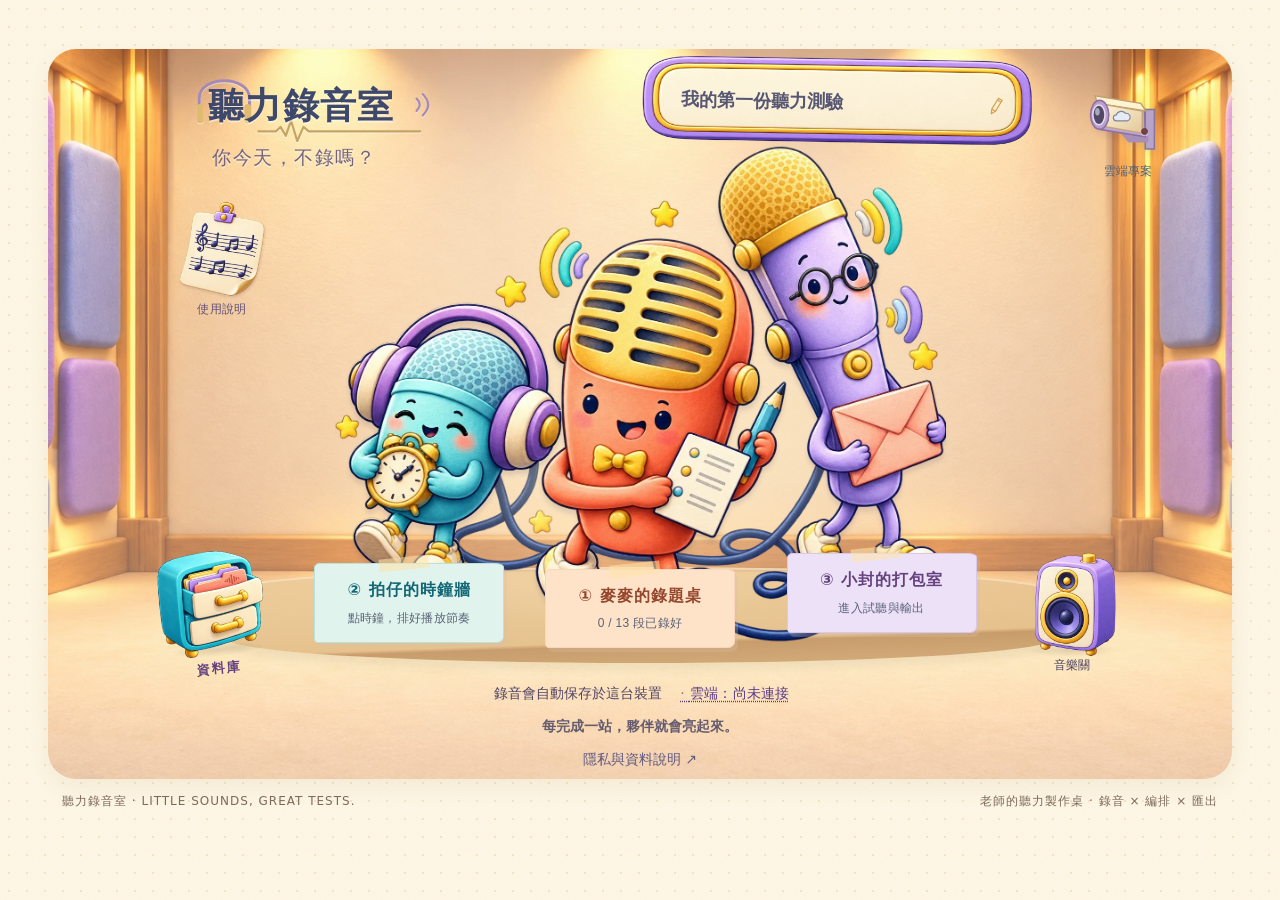
==== commit 8e57e863: "v119: 拍仔 board replaces 每大題播放 with a 題組整組重播 card (gap stepper, 選大題; legacy repeats>1 shows 改回 1 次); " ====
--- a/index.html
+++ b/index.html
@@ -1,4 +1,4 @@
-<!doctype html><html lang="zh-Hant"><head><meta http-equiv="Content-Security-Policy" content="default-src 'self'; script-src 'self' https://accounts.google.com https://ssl.gstatic.com; connect-src 'self' https://listening-studio-voice-chris.longpuchris.workers.dev https://www.googleapis.com https://openidconnect.googleapis.com https://accounts.google.com; frame-src https://accounts.google.com; img-src 'self' data: blob:; media-src 'self' blob:; style-src 'self' 'unsafe-inline' https://accounts.google.com/gsi/style; font-src 'self' data:; object-src 'none'; base-uri 'self'"><meta charset="utf-8"><meta name="viewport" content="width=device-width,initial-scale=1,viewport-fit=cover"><meta name="description" content="為老師打造的聽力出題工作室：錄音、編排留白、重播與完整音檔匯出。"><title>聽力錄音室｜你今天，不錄嗎？</title><link rel="stylesheet" href="style.css?v=100"><link rel="stylesheet" href="design.css?v=100"><link rel="stylesheet" href="review-design.css?v=100"><link rel="stylesheet" href="controls-v8.css?v=100"><link rel="stylesheet" href="home-spotlight.css?v=100"><link rel="stylesheet" href="personal-sync.css?v=100"><link rel="stylesheet" href="layout-v10.css?v=100"><link rel="stylesheet" href="home-layout-v10.css?v=114"><link rel="stylesheet" href="item-playback.css?v=100"><link rel="stylesheet" href="script-import.css?v=100"><link rel="stylesheet" href="studio-guide.css?v=118"><link rel="stylesheet" href="mobile-studio.css?v=100" media="(max-width:1000px)"><link rel="stylesheet" href="draft-shelf.css?v=100"><link rel="stylesheet" href="record-desk.css?v=103"><link rel="stylesheet" href="mobile-polish.css?v=100" media="(max-width:1000px)"><link rel="stylesheet" href="desk-polish.css?v=103"><link rel="stylesheet" href="record-headers.css?v=103"><link rel="stylesheet" href="ux-v104.css?v=108"><link rel="stylesheet" href="ai-voice.css?v=107"><link rel="stylesheet" href="v109-fixes.css?v=113"><link rel="stylesheet" href="project-hub.css?v=118"><link rel="stylesheet" href="v118-tidy.css?v=118"><script src="image-fallback.js?v=100"></script><script src="screen-fit.js?v=109"></script><link rel="manifest" href="manifest.webmanifest"><link rel="apple-touch-icon" sizes="180x180" href="app-icon-180.png"><meta name="theme-color" content="#fff0cf"><meta name="mobile-web-app-capable" content="yes"><meta name="apple-mobile-web-app-capable" content="yes"><meta name="apple-mobile-web-app-title" content="聽力錄音室"><style>.privacy-entry{display:inline-flex;align-items:center;justify-content:center;min-height:44px;padding:4px 10px;color:#605b80;font-size:14px;text-underline-offset:3px}.privacy-entry:focus-visible{outline:3px solid #008c9b;outline-offset:2px}</style></head><body>
+<!doctype html><html lang="zh-Hant"><head><meta http-equiv="Content-Security-Policy" content="default-src 'self'; script-src 'self' https://accounts.google.com https://ssl.gstatic.com; connect-src 'self' https://listening-studio-voice-chris.longpuchris.workers.dev https://www.googleapis.com https://openidconnect.googleapis.com https://accounts.google.com; frame-src https://accounts.google.com; img-src 'self' data: blob:; media-src 'self' blob:; style-src 'self' 'unsafe-inline' https://accounts.google.com/gsi/style; font-src 'self' data:; object-src 'none'; base-uri 'self'"><meta charset="utf-8"><meta name="viewport" content="width=device-width,initial-scale=1,viewport-fit=cover"><meta name="description" content="為老師打造的聽力出題工作室：錄音、編排留白、重播與完整音檔匯出。"><title>聽力錄音室｜你今天，不錄嗎？</title><link rel="stylesheet" href="style.css?v=100"><link rel="stylesheet" href="design.css?v=100"><link rel="stylesheet" href="review-design.css?v=100"><link rel="stylesheet" href="controls-v8.css?v=100"><link rel="stylesheet" href="home-spotlight.css?v=100"><link rel="stylesheet" href="personal-sync.css?v=100"><link rel="stylesheet" href="layout-v10.css?v=100"><link rel="stylesheet" href="home-layout-v10.css?v=114"><link rel="stylesheet" href="item-playback.css?v=100"><link rel="stylesheet" href="script-import.css?v=100"><link rel="stylesheet" href="studio-guide.css?v=118"><link rel="stylesheet" href="mobile-studio.css?v=100" media="(max-width:1000px)"><link rel="stylesheet" href="draft-shelf.css?v=100"><link rel="stylesheet" href="record-desk.css?v=103"><link rel="stylesheet" href="mobile-polish.css?v=100" media="(max-width:1000px)"><link rel="stylesheet" href="desk-polish.css?v=103"><link rel="stylesheet" href="record-headers.css?v=103"><link rel="stylesheet" href="ux-v104.css?v=108"><link rel="stylesheet" href="ai-voice.css?v=107"><link rel="stylesheet" href="v109-fixes.css?v=113"><link rel="stylesheet" href="project-hub.css?v=118"><link rel="stylesheet" href="v118-tidy.css?v=123"><script src="image-fallback.js?v=100"></script><script src="screen-fit.js?v=109"></script><link rel="manifest" href="manifest.webmanifest"><link rel="apple-touch-icon" sizes="180x180" href="app-icon-180.png"><meta name="theme-color" content="#fff0cf"><meta name="mobile-web-app-capable" content="yes"><meta name="apple-mobile-web-app-capable" content="yes"><meta name="apple-mobile-web-app-title" content="聽力錄音室"><style>.privacy-entry{display:inline-flex;align-items:center;justify-content:center;min-height:44px;padding:4px 10px;color:#605b80;font-size:14px;text-underline-offset:3px}.privacy-entry:focus-visible{outline:3px solid #008c9b;outline-offset:2px}</style></head><body>
 <svg class="svg-library" xmlns="http://www.w3.org/2000/svg"><defs><filter id="water"><feTurbulence type="fractalNoise" baseFrequency=".035" numOctaves="3" seed="8" result="noise"/><feDisplacementMap in="SourceGraphic" in2="noise" scale="3"/></filter><symbol id="i-mic" viewBox="0 0 24 24"><rect x="8" y="2" width="8" height="13" rx="4"/><path d="M5 10v2a7 7 0 0 0 14 0v-2M12 19v3m-4 0h8M9 6h6m-6 3h6"/></symbol><symbol id="i-book" viewBox="0 0 24 24"><path d="M12 5c-4-3-8-2-10-1v15c3-2 7-2 10 0 3-2 7-2 10 0V4c-3-1-6-2-10 1v14"/></symbol><symbol id="i-leaf" viewBox="0 0 24 24"><path d="M4 20c5-1 16-5 15-17C6 2 1 10 6 16M4 20 15 8"/></symbol><symbol id="i-play" viewBox="0 0 24 24"><path d="m8 4 12 8-12 8Z"/></symbol><symbol id="i-stop" viewBox="0 0 24 24"><rect x="5" y="5" width="14" height="14" rx="3"/></symbol><symbol id="i-plus" viewBox="0 0 24 24"><path d="M12 4v16M4 12h16"/></symbol><symbol id="i-up" viewBox="0 0 24 24"><path d="m5 15 7-7 7 7"/></symbol><symbol id="i-down" viewBox="0 0 24 24"><path d="m5 9 7 7 7-7"/></symbol><symbol id="i-next" viewBox="0 0 24 24"><path d="m4 4 12 8-12 8Zm16 0v16"/></symbol><symbol id="i-download" viewBox="0 0 24 24"><path d="M12 3v12m-5-5 5 5 5-5M4 16v5h16v-5"/></symbol><symbol id="i-upload" viewBox="0 0 24 24"><path d="M12 16V3m-5 5 5-5 5 5M4 16v5h16v-5"/></symbol><symbol id="i-clock" viewBox="0 0 24 24"><circle cx="12" cy="12" r="9"/><path d="M12 6v6l4 2"/></symbol><symbol id="i-sliders" viewBox="0 0 24 24"><path d="M5 3v18m7-18v18m7-18v18M2 8h6m1 8h6m1-10h6"/></symbol><symbol id="i-trash" viewBox="0 0 24 24"><path d="M3 6h18M8 6V3h8v3M6 6l1 15h10l1-15M10 10v7m4-7v7"/></symbol><symbol id="i-check" viewBox="0 0 24 24"><path d="m4 12 5 5L20 6"/></symbol><symbol id="i-headphones" viewBox="0 0 24 24"><path d="M3 14v-3a9 9 0 0 1 18 0v3"/><rect x="2" y="12" width="5" height="9" rx="2"/><rect x="17" y="12" width="5" height="9" rx="2"/></symbol><symbol id="i-spark" viewBox="0 0 24 24"><path d="m12 2 3 7 7 3-7 3-3 7-3-7-7-3 7-3ZM20 2v4m-2-2h4"/></symbol><symbol id="i-pencil" viewBox="0 0 24 24"><path d="m4 16 12-12 4 4-12 12-6 2Zm10-10 4 4M4 16l4 4M2 22l2-6"/></symbol><symbol id="art-mic" viewBox="0 0 180 130"><g filter="url(#water)"><path d="M22 29Q89 2 157 39L163 105 20 107Z" fill="#ffce53" opacity=".7"/><rect x="69" y="16" width="44" height="65" rx="22" fill="#ff795f" stroke="#554675" stroke-width="3" transform="rotate(9 91 50)"/><path d="M57 61q-4 44 37 40t36-34M91 102v14m-22 3 42-2" fill="none" stroke="#554675" stroke-width="4" stroke-linecap="round"/><path d="m82 36 21 3m-23 8 21 3m-23 8 21 3" stroke="#fff6df" stroke-width="4"/><path d="m141 24 9-11 3 16 14 4-13 6-1 13-8-11-12 1 7-9Z" fill="#7a64c0"/><path d="m26 54 14-5m-14 19 13-1m1-30 6 6" stroke="#26a9ad" stroke-width="4"/></g></symbol><symbol id="art-paper" viewBox="0 0 180 130"><g filter="url(#water)"><ellipse cx="91" cy="73" rx="76" ry="48" fill="#bfe4ed"/><path d="m48 24 71-4 17 88-75 9Z" fill="#fffaf0" stroke="#4f5384" stroke-width="2"/><path d="m63 43 42-5m-39 20 43-5m-40 20 43-5m-40 20 29-4" stroke="#baa8d9" stroke-width="4"/><path d="m117 86 21-53 10 4-21 53-10 8Z" fill="#ffb834" stroke="#786094" stroke-width="2"/><path d="m26 29 8 11 15-2-9 12 5 13-13-5-11 7 2-15-10-8 14-1Z" fill="#ff8369"/><path d="m145 98 4 8 10 2-8 6v10l-8-6-10 3 4-10-6-8Z" fill="#9b79ca"/></g></symbol><symbol id="art-clock" viewBox="0 0 180 130"><g filter="url(#water)"><path d="M13 77Q25 10 104 22T167 94Q99 136 13 77Z" fill="#f9bfcb"/><circle cx="85" cy="68" r="39" fill="#ffda57" stroke="#8055a3" stroke-width="3"/><circle cx="85" cy="68" r="31" fill="#fff9e6"/><path d="M85 44v26l18 11M57 104l-6 11m60-10 8 8M53 29l-9-8m68 7 9-9" stroke="#8055a3" fill="none" stroke-width="4" stroke-linecap="round"/><path d="m141 51 8-12v17l15 5-15 5-4 16-5-14-14-5 13-2Z" fill="#25b1a8"/></g></symbol><symbol id="art-envelope" viewBox="0 0 180 130"><g filter="url(#water)"><ellipse cx="91" cy="68" rx="77" ry="50" fill="#e0d4f3"/><path d="m33 49 107-10 10 66-108 10Z" fill="#65c8cf" stroke="#4d5889" stroke-width="2"/><path d="m34 50 60 35 47-45m-99 74 37-38m70 29-42-31" fill="none" stroke="#4d5889" stroke-width="2"/><path d="m62 29 45-5 5 40-45 5Z" fill="#fff9df"/><path d="m75 42 7 7 13-16" fill="none" stroke="#f07d69" stroke-width="4"/><path d="m148 14 5 9 11 1-7 9 3 10-10-3-9 6v-12l-9-6 11-3Z" fill="#ffbf3e"/></g></symbol><symbol id="i-share" viewBox="0 0 24 24"><path d="M12 16V2m-5 5 5-5 5 5M5 11H3v11h18V11h-2"/></symbol></defs></svg>
 <header class="topbar"><a href="#" class="brand" aria-label="聽力錄音室首頁"><span class="brand-icon"><svg><use href="#i-headphones"></use></svg></span><span><span class="wall-brand-word">聽力錄音室</span><small>你今天，不錄嗎？</small><svg class="wall-brand-drawing" viewBox="0 0 310 112" aria-hidden="true" focusable="false"><path d="M3 46V29C3 2 60 2 60 29v17" fill="none" stroke="#a58ab6" stroke-width="3.4"></path><path d="M4 39v14m54-14v14" stroke="#dfba70" stroke-width="8" stroke-linecap="round"></path><path d="M70 66h20l5-5 6 10 6-17 7 23 7-16 6 5h126" fill="none" stroke="#c4a464" stroke-width="2.5" stroke-linecap="round" stroke-linejoin="round"></path><path d="M249 29q7 7 0 14m7-19q12 12 0 24" fill="none" stroke="#a58ab6" stroke-width="2.5" stroke-linecap="round"></path></svg></span></a><div class="top-actions"></div></header>
 <main><section id="worktable" class="worktable" aria-label="圖畫出題工作桌"><div class="studio-scene-backdrop" aria-hidden="true"></div><div class="project-paper studio-nameboard"><span>這次要製作的聽力試卷</span><label><input id="homeProjectTitle" aria-label="工作桌上的試卷名稱" maxlength="80" title="編輯專案名稱"><svg aria-hidden="true"><use href="#i-pencil"></use></svg></label><small id="homeProgress">聲音還在準備中</small></div><div class="scene-characters"><div class="studio-wood-stage" aria-hidden="true"></div><div class="scene-color-patch"></div><img class="club-portrait" src="assets/microphone-friends-soft3d-delivery.webp" alt="三位麥克風夥伴：麥麥拿試卷與鉛筆，拍仔抱時鐘，小封拿信封。點選角色開始製作。" width="1374" height="1145"><button class="character-entrance entrance-record" aria-describedby="recordEntryStatus" data-action="enterRecord" aria-label="點麥麥，進入錄音出題"><span class="entry-label"><strong>麥麥的錄題桌</strong><small id="recordEntryStatus">錄下題幹與選項</small></span></button><button class="character-entrance entrance-arrange" aria-describedby="arrangeEntryStatus" data-action="enterArrange" aria-label="點拍仔，設定留白與重播"><span class="entry-label"><strong>拍仔的時鐘牆</strong><small id="arrangeEntryStatus">排好留白與重播</small></span></button><button class="character-entrance entrance-export" aria-describedby="exportEntryStatus" data-action="enterExport" aria-label="點小封，試聽與輸出音檔"><span class="entry-label"><strong>小封的打包室</strong><small id="exportEntryStatus">試聽後帶走音檔</small></span></button><button class="cabinet-entry" data-action="enterLibrary" aria-label="打開已匯出音檔資料庫"><img fetchpriority="low" src="assets/audio-library-cabinet-delivery.webp" width="1374" height="1145" alt="" aria-hidden="true"><strong>資料庫</strong><small id="libraryCount">0 份已匯出</small></button><div class="sound-preference scene-sound-prop"><button id="ambienceToggle" type="button" aria-pressed="false" aria-label="背景音樂與切換音效預設關閉，點按開啟"><img class="sound-prop-art" fetchpriority="low" src="assets/studio-speaker-delivery.webp" width="1374" height="1145" alt="" aria-hidden="true"><span class="sound-state" aria-hidden="true">音樂關</span></button></div></div><div class="finish-ticket" id="finishTicket"><span class="ticket-star" aria-hidden="true">✦</span><div><span id="saveState" role="status" aria-live="polite" class="save-state">只存在這台裝置</span><strong id="finishTitle">每完成一站，夥伴就會亮起來。</strong><a class="privacy-entry" href="privacy.html" target="_blank" rel="noopener noreferrer">隱私與資料說明 ↗</a></div></div><button type="button" class="studio-guide-prop" aria-label="使用說明" title="使用說明"><img class="guide-sheet-art" fetchpriority="low" src="assets/music-sheet-guide-delivery.webp" alt="" draggable="false" width="1374" height="1145"><span>使用說明</span></button></section>
@@ -11,4 +11,4 @@
 <div id="recordDock" class="record-dock" hidden><div class="dock-status"><span class="live-dot"></span><strong id="recordStatus" role="status" aria-live="polite">準備錄音</strong><span id="recordTimer">00:00</span></div><canvas id="liveWave" height="40" width="280"></canvas><span id="recordTarget"></span><div class="dock-actions"><button data-action="stopRecord" class="secondary"><svg><use href="#i-stop"/></svg>存下這段並停止</button><button data-action="nextRecord" class="primary"><svg><use href="#i-next"/></svg>存好，下一段</button></div></div>
 <dialog id="draftShelfDialog" aria-labelledby="draftShelfTitle"><header class="shelf-header"><div><span class="shelf-kicker">這台裝置</span><h2 id="draftShelfTitle" tabindex="-1">我的專案</h2></div><button type="button" class="shelf-cloud-link" data-hub="cloudProjects">☁ 雲端上的專案</button><button type="button" id="draftShelfClose" aria-label="關閉草稿與成品書架">×</button></header><div class="shelf-categories" role="tablist" aria-label="資料分類"><button type="button" id="shelfDraftTab" role="tab" aria-selected="true" aria-controls="draftShelfScroll" data-shelf-kind="draft">專案</button><button type="button" id="shelfExportTab" role="tab" aria-selected="false" aria-controls="draftShelfScroll" data-shelf-kind="export" tabindex="-1">已匯出成品</button></div><div class="shelf-toolbar"><label for="draftShelfSearch">搜尋</label><input id="draftShelfSearch" type="search" placeholder="輸入名稱…" autocomplete="off"><span id="draftShelfCount"></span></div><p id="draftShelfStatus" role="status" aria-live="polite"></p><div id="draftShelfScroll" class="shelf-scroll" role="tabpanel" tabindex="0" aria-labelledby="shelfDraftTab"><div id="draftShelfBooks" class="shelf-books"></div></div><div class="shelf-audio" hidden><span id="shelfAudioTitle"></span><audio id="archiveAudio" controls hidden preload="metadata"></audio></div><footer class="shelf-footer">這裡是存在這台裝置的專案；打開別份之前，目前這份會先自動收好。別台裝置做的請按「☁ 雲端上的專案」。</footer></dialog>
 <dialog id="settingsDialog"><form method="dialog"><div class="dialog-top"><h2>讓聲音更清楚</h2><button class="icon-btn" aria-label="關閉設定">×</button></div><label class="option-row"><span><strong>麥克風降噪</strong><small>請瀏覽器減少環境雜音；關閉可比較自然收音。</small></span><input id="noiseCapture" type="checkbox" checked></label><label class="option-row"><span><strong>人聲清理</strong><small>試聽與匯出時，減少低頻聲與安靜處的底噪。原音仍會保留。</small></span><input id="cleanup" type="checkbox" checked></label><label class="option-row"><span><strong>音量平衡</strong><small>調整各片段的音量，讓大小聲更一致。</small></span><input id="normalize" type="checkbox" checked></label><p class="muted">降噪效果依裝置與環境而異；無法完全移除說話聲或突然的噪音。變更麥克風降噪後，會套用在下一次錄音。</p><details id="captureOptions"><summary>收音與溫和後製</summary><p>先錄兩秒安靜再說一句，於剪輯區比較「播放原音」與一般試聽。原音仍包含瀏覽器／手機處理，不等於硬體完全無處理。</p><label class="option-row"><span><strong>回音消除</strong><small>與環境降噪分開；關閉可能保留更多環境聲。下一次錄音生效。</small></span><input id="echoCapture" type="checkbox"></label><label class="option-row"><span><strong>溫和後製（可比較）</strong><small>人聲清理不再壓低微弱尾段；音量平衡不自動放大微弱錄音，其他錄音最多放大1.5倍。可能較小聲或保留底噪，請與原音比較。不改原音；舊專案不會自動開啟。</small></span><input id="gentleProcessing" type="checkbox"></label><label>錄音編碼率提示<select id="captureBitrate"><option value="0">瀏覽器預設</option><option value="128000">128 kbps</option><option value="192000">192 kbps</option></select></label><p>較高數值不保證較好收音，會增加檔案大小；瀏覽器可調整或忽略提示，不支援時退回可用設定。WAV匯出取樣率與收音取樣率不同。</p><p id="captureDiagnostics" class="muted" aria-live="polite">錄音時請留在本頁，切換 App 或鎖屏可能停止；回來後先試聽。開始錄音後顯示本次瀏覽器實際回報，僅留本頁；不記錄裝置識別碼。</p></details><details id="roleOptions"><summary>角色與音色設定</summary><p class="role-intro">一個人也能分角色錄音。每位說話者的每一句可個別錄製、重錄或匯入音檔，再一起排進測驗。</p><div class="role-cast"><section class="role-paper role-A"><span class="role-nameplate">說話者 1</span><label>角色名稱<input type="text" data-role-name="A" maxlength="30" aria-label="說話者1名稱"></label><label>錄音音色修飾<select data-role-tone="A" aria-label="說話者1音色"><option value="natural">原聲</option><option value="bright">明亮</option><option value="warm">溫暖</option></select></label><button type="button" data-action="previewRoleA" class="secondary">裝置文字試念</button></section><section class="role-paper role-B"><span class="role-nameplate">說話者 2</span><label>角色名稱<input type="text" data-role-name="B" maxlength="30" aria-label="說話者2名稱"></label><label>錄音音色修飾<select data-role-tone="B" aria-label="說話者2音色"><option value="natural">原聲</option><option value="bright">明亮</option><option value="warm">溫暖</option></select></label><button type="button" data-action="previewRoleB" class="secondary">裝置文字試念</button></section></div><p class="role-honesty">音色修飾是本機濾波，不是 AI 換聲；原音會保留。裝置試念只供聆聽，不會加入下載音檔。</p><div class="cloud-speech-note"><strong>交給外部配音</strong><p>下載逐句腳本後自行配音，再匯入對應片段；本站不產生配音檔。</p><button type="button" class="secondary" data-action="exportVoiceScript">下載逐句配音腳本</button></div></details><button class="primary">好了，繼續錄音</button></form></dialog>
-<dialog id="structureDialog"><form method="dialog"><div class="dialog-top"><h2>段落與題目</h2><button class="icon-btn" aria-label="關閉段落管理">×</button></div><div id="structureDialogBody"></div><button class="primary">回到錄音</button></form></dialog><dialog id="sequenceDialog"><form method="dialog"><div class="dialog-top"><h2>整份播放順序</h2><button class="icon-btn" aria-label="關閉播放順序">×</button></div><div id="sequenceDialogBody"></div><button class="primary">看好了</button></form></dialog><dialog id="driveSettingsDialog"><form method="dialog"><div class="dialog-top"><h2>交件給學校（共同資料夾）</h2><button class="icon-btn" aria-label="關閉共同雲端設定">×</button></div><p class="cloud-setup-note">這裡用於交付完成的音檔／專案，不是「雲端專案」私人續編；請勿填入 OAuth Client ID。所有人使用相同接收端，檔案就會上傳到管理者指定的同一個資料夾。首次使用需完成 Google 授權，並具備資料夾編輯權限。</p><label class="cloud-field">上傳接收端（Apps Script /exec 網址）<input id="driveEndpoint" type="url" placeholder="https://script.google.com/macros/s/…/exec"></label><button type="button" class="secondary" data-action="connectSharedDrive">連接並檢查共同資料夾</button><p id="sharedDriveStatus" class="shared-drive-status">共同資料夾交件尚未設定</p><label class="cloud-field">管理者指定資料夾（網址或 ID）<input id="sharedFolderInput" type="text" placeholder="Google Drive 資料夾網址或 ID"></label><button type="button" class="secondary" data-action="configureSharedDrive">設定共同資料夾（管理者）</button><label class="cloud-project-option"><input id="includeCloudProject" type="checkbox" checked>同時上傳可修改的專案備份</label><p id="driveConnectionMessage" role="status"></p><a id="openSharedFolder" target="_blank" rel="noopener" hidden>開啟共同 Google Drive 資料夾 ↗</a><button type="button" class="quiet" data-action="copySharedSiteLink">複製已設定連線的網站連結</button><details class="cloud-help"><summary>第一次怎麼啟用？</summary><p><a href="assets/shared-google-drive-receiver.zip?v=34" download>下載 Google Drive 接收端程式與設定步驟</a></p><p>由管理者依下載包 README 建立接收端，設定 ADMIN_EMAIL；ALLOWED_ORIGINS 填 https://longpuchris-ui.github.io（不加路徑）。部署執行身分選「存取網頁應用程式的使用者」，再貼 /exec 網址按「連接並檢查共同資料夾」。管理者填入資料夾網址或 ID 後，按「設定共同資料夾（管理者）」。</p><p>此接收端目前要求完整 Google Drive 權限，並非只授權單一資料夾；請先審閱 Google 授權內容與學校政策。每位交件者也須有資料夾編輯權限。確認顯示「可上傳」後，可複製已設定連線的網站連結分享給老師。</p></details><button class="primary">收好設定</button></form></dialog><input id="audioImport" type="file" accept="audio/*" hidden><input id="projectImport" type="file" accept=".listenbook,.json,application/json" hidden><div id="toast" role="status"></div><script defer src="vendor/fflate-0.8.3.js"></script><script defer src="script-parser.js?v=100"></script><script defer src="script-project.js?v=113"></script><script defer src="audio.js?v=113"></script><script defer src="answer-codes.js?v=100"></script><script defer src="vendor/wavesurfer.min.js"></script><script defer src="vendor/regions.min.js"></script><script defer src="studio-tools.js?v=111"></script><script defer src="library.js?v=114"></script><script defer src="cloud.js?v=114"></script><script defer src="arrangements.js?v=113"></script><script defer src="ambience.js?v=100"></script><script defer src="item-playback.js?v=100"></script><script defer src="answer-code-ui.js?v=100"></script><script defer src="app.js?v=118"></script><script defer src="home-spotlight.js?v=100"></script><script defer src="sync-codec.js?v=108"></script><script type="module" src="drive-auth.mjs?v=118"></script><script defer src="home-layout-v10.js?v=100"></script><script defer src="script-import-ui.js?v=100"></script><script defer src="studio-guide.js?v=118"></script><div class="mobile-floor-atmosphere" aria-hidden="true"></div><script defer src="mobile-reading.js?v=100"></script><script defer src="desk-polish.js?v=100"></script><script defer src="ux-v104.js?v=118"></script><script defer src="ai-voice.js?v=112"></script><script defer src="project-hub.js?v=118"></script></body></html>
+<dialog id="structureDialog"><form method="dialog"><div class="dialog-top"><h2>段落與題目</h2><button class="icon-btn" aria-label="關閉段落管理">×</button></div><div id="structureDialogBody"></div><button class="primary">回到錄音</button></form></dialog><dialog id="sequenceDialog"><form method="dialog"><div class="dialog-top"><h2>整份播放順序</h2><button class="icon-btn" aria-label="關閉播放順序">×</button></div><div id="sequenceDialogBody"></div><button class="primary">看好了</button></form></dialog><dialog id="driveSettingsDialog"><form method="dialog"><div class="dialog-top"><h2>交件給學校（共同資料夾）</h2><button class="icon-btn" aria-label="關閉共同雲端設定">×</button></div><p class="cloud-setup-note">這裡用於交付完成的音檔／專案，不是「雲端專案」私人續編；請勿填入 OAuth Client ID。所有人使用相同接收端，檔案就會上傳到管理者指定的同一個資料夾。首次使用需完成 Google 授權，並具備資料夾編輯權限。</p><label class="cloud-field">上傳接收端（Apps Script /exec 網址）<input id="driveEndpoint" type="url" placeholder="https://script.google.com/macros/s/…/exec"></label><button type="button" class="secondary" data-action="connectSharedDrive">連接並檢查共同資料夾</button><p id="sharedDriveStatus" class="shared-drive-status">共同資料夾交件尚未設定</p><label class="cloud-field">管理者指定資料夾（網址或 ID）<input id="sharedFolderInput" type="text" placeholder="Google Drive 資料夾網址或 ID"></label><button type="button" class="secondary" data-action="configureSharedDrive">設定共同資料夾（管理者）</button><label class="cloud-project-option"><input id="includeCloudProject" type="checkbox" checked>同時上傳可修改的專案備份</label><p id="driveConnectionMessage" role="status"></p><a id="openSharedFolder" target="_blank" rel="noopener" hidden>開啟共同 Google Drive 資料夾 ↗</a><button type="button" class="quiet" data-action="copySharedSiteLink">複製已設定連線的網站連結</button><details class="cloud-help"><summary>第一次怎麼啟用？</summary><p><a href="assets/shared-google-drive-receiver.zip?v=34" download>下載 Google Drive 接收端程式與設定步驟</a></p><p>由管理者依下載包 README 建立接收端，設定 ADMIN_EMAIL；ALLOWED_ORIGINS 填 https://longpuchris-ui.github.io（不加路徑）。部署執行身分選「存取網頁應用程式的使用者」，再貼 /exec 網址按「連接並檢查共同資料夾」。管理者填入資料夾網址或 ID 後，按「設定共同資料夾（管理者）」。</p><p>此接收端目前要求完整 Google Drive 權限，並非只授權單一資料夾；請先審閱 Google 授權內容與學校政策。每位交件者也須有資料夾編輯權限。確認顯示「可上傳」後，可複製已設定連線的網站連結分享給老師。</p></details><button class="primary">收好設定</button></form></dialog><input id="audioImport" type="file" accept="audio/*" hidden><input id="projectImport" type="file" accept=".listenbook,.json,application/json" hidden><div id="toast" role="status"></div><script defer src="vendor/fflate-0.8.3.js"></script><script defer src="script-parser.js?v=100"></script><script defer src="script-project.js?v=113"></script><script defer src="audio.js?v=113"></script><script defer src="answer-codes.js?v=100"></script><script defer src="vendor/wavesurfer.min.js"></script><script defer src="vendor/regions.min.js"></script><script defer src="studio-tools.js?v=111"></script><script defer src="library.js?v=114"></script><script defer src="cloud.js?v=114"></script><script defer src="arrangements.js?v=119"></script><script defer src="ambience.js?v=100"></script><script defer src="item-playback.js?v=119"></script><script defer src="answer-code-ui.js?v=100"></script><script defer src="app.js?v=121"></script><script defer src="home-spotlight.js?v=100"></script><script defer src="sync-codec.js?v=108"></script><script type="module" src="drive-auth.mjs?v=118"></script><script defer src="home-layout-v10.js?v=100"></script><script defer src="script-import-ui.js?v=100"></script><script defer src="studio-guide.js?v=119"></script><div class="mobile-floor-atmosphere" aria-hidden="true"></div><script defer src="mobile-reading.js?v=100"></script><script defer src="desk-polish.js?v=100"></script><script defer src="ux-v104.js?v=118"></script><script defer src="ai-voice.js?v=112"></script><script defer src="project-hub.js?v=119"></script></body></html>
--- a/v118-tidy.css
+++ b/v118-tidy.css
@@ -42,3 +42,20 @@
 .sync-dialog .sync-more[open]>summary:before{transform:rotate(90deg)}
 .project-hub-bar button.ph-link,.finish-row .ph-link{box-shadow:none!important;border-radius:6px}
 @media(min-width:601px){.library-project-tools .library-new small{display:none}}
+
+/* v118b 首頁下方一行：已自動保存於這台裝置 · 雲端：已同步 10:32（點了打開雲端專案）；監視器下只留「雲端專案」 */
+body:not(.in-workroom) .top-actions .sync-entry .cloud-connection-copy{display:none!important}
+.home-cloud-state{display:inline;margin:0 0 0 6px;padding:2px 4px;min-height:0;border:0;background:none;box-shadow:none;font:inherit;font-size:inherit;color:#5b3c8a;text-decoration:underline dotted;text-underline-offset:3px;cursor:pointer}
+.home-cloud-state:before{content:'· ';color:#8a7d6e}
+.home-cloud-state[data-kind=ok]{color:#24683b}
+.home-cloud-state[data-kind=newer],.home-cloud-state[data-kind=conflict]{color:#a2461b;font-weight:700}
+.home-cloud-state:focus-visible{outline:3px solid #2b8a8a;outline-offset:2px}
+.in-workroom .home-cloud-state{display:none}
+
+/* 拍仔：題組整組重播卡片 */
+.setting-card .gr-pick{display:inline;margin-left:4px;padding:0 2px;min-height:0;border:0;background:none;box-shadow:none;font:inherit;font-weight:800;color:#5b3c8a;text-decoration:underline;text-underline-offset:2px;cursor:pointer}
+.setting-card .legacy-repeats{color:#a2461b;font-weight:700}
+.setting-card .legacy-repeats .gr-pick{color:#a2461b}
+body:not(.in-workroom) #finishTicket #saveState{display:inline!important}
+.setting-card .gr-pick{display:inline!important;width:auto!important;height:auto!important;line-height:inherit!important;padding:0!important;margin-top:0!important;vertical-align:baseline;transform:none!important}
+#timingSettings .setting-card p .gr-pick{display:inline!important;min-height:0!important;min-width:0!important;height:auto!important;line-height:inherit!important;padding:0 2px!important;margin:0 0 0 4px!important;font-size:inherit!important;vertical-align:baseline!important}
